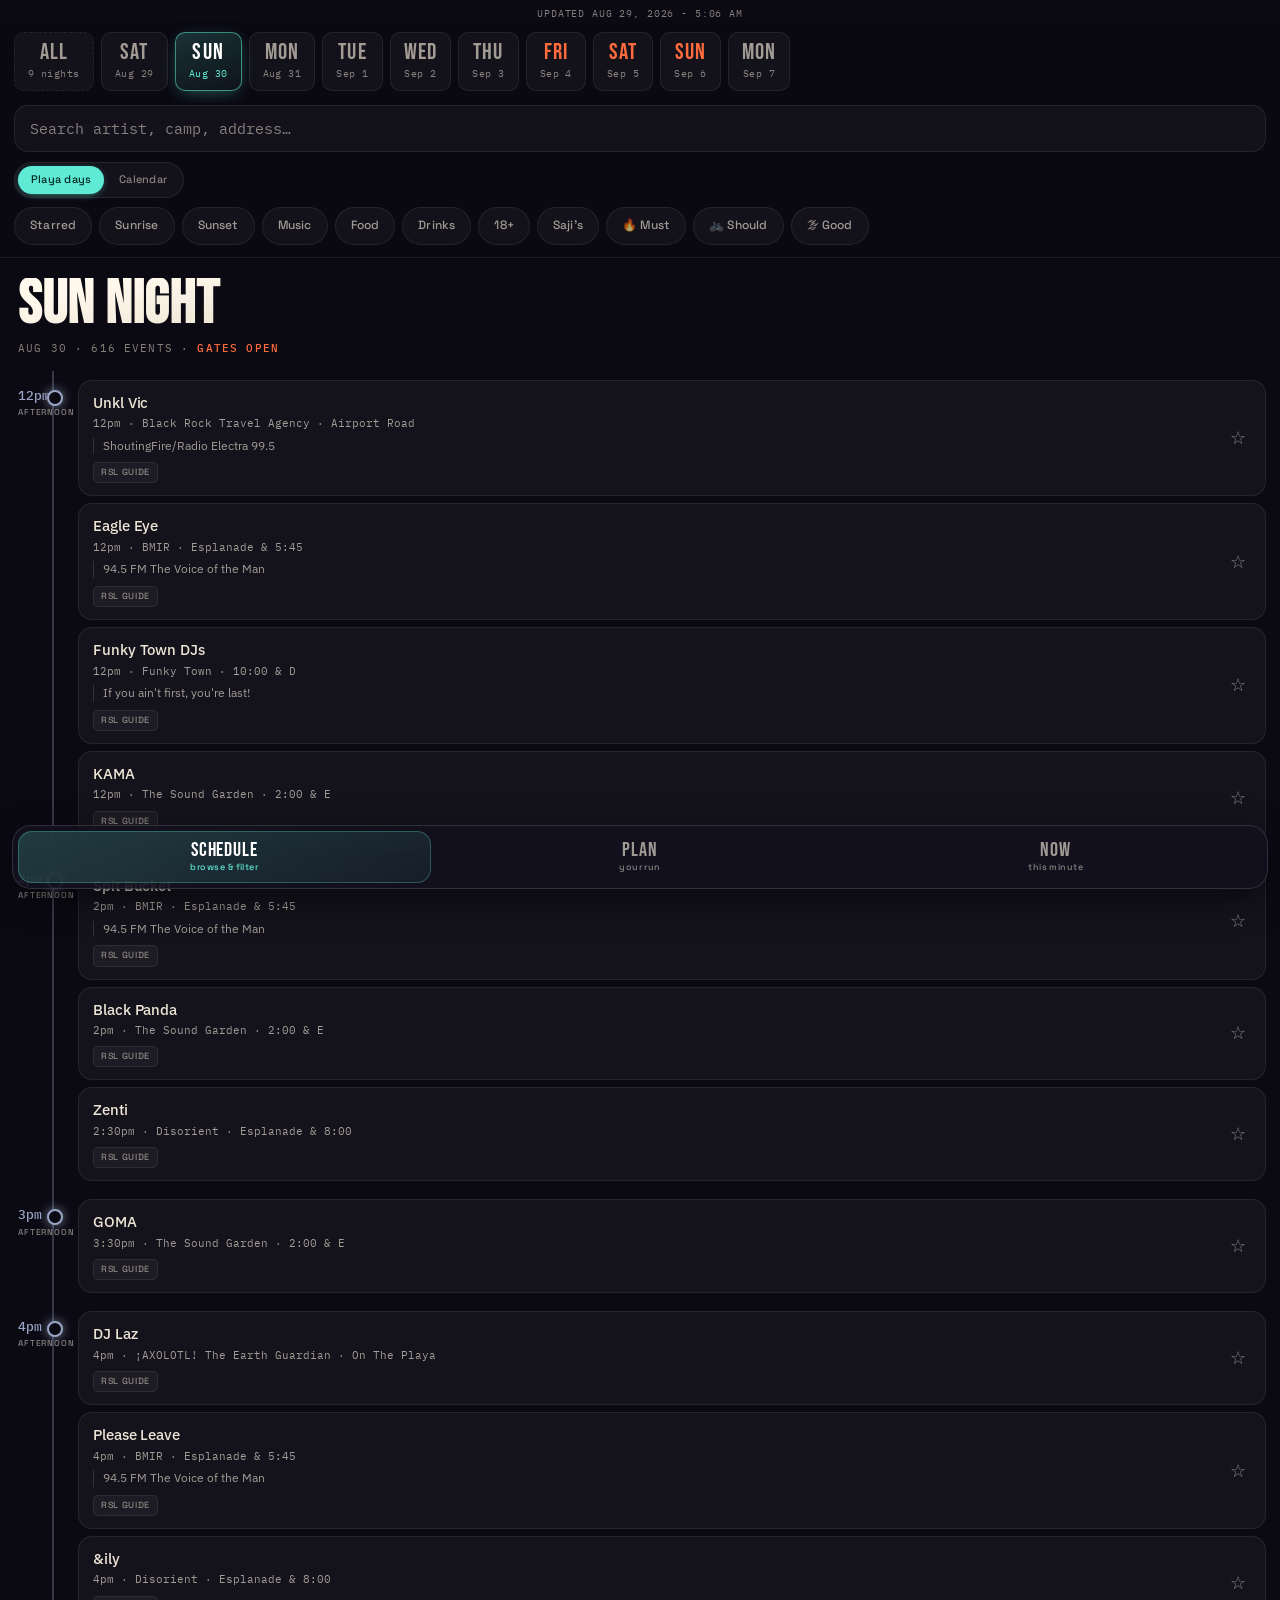
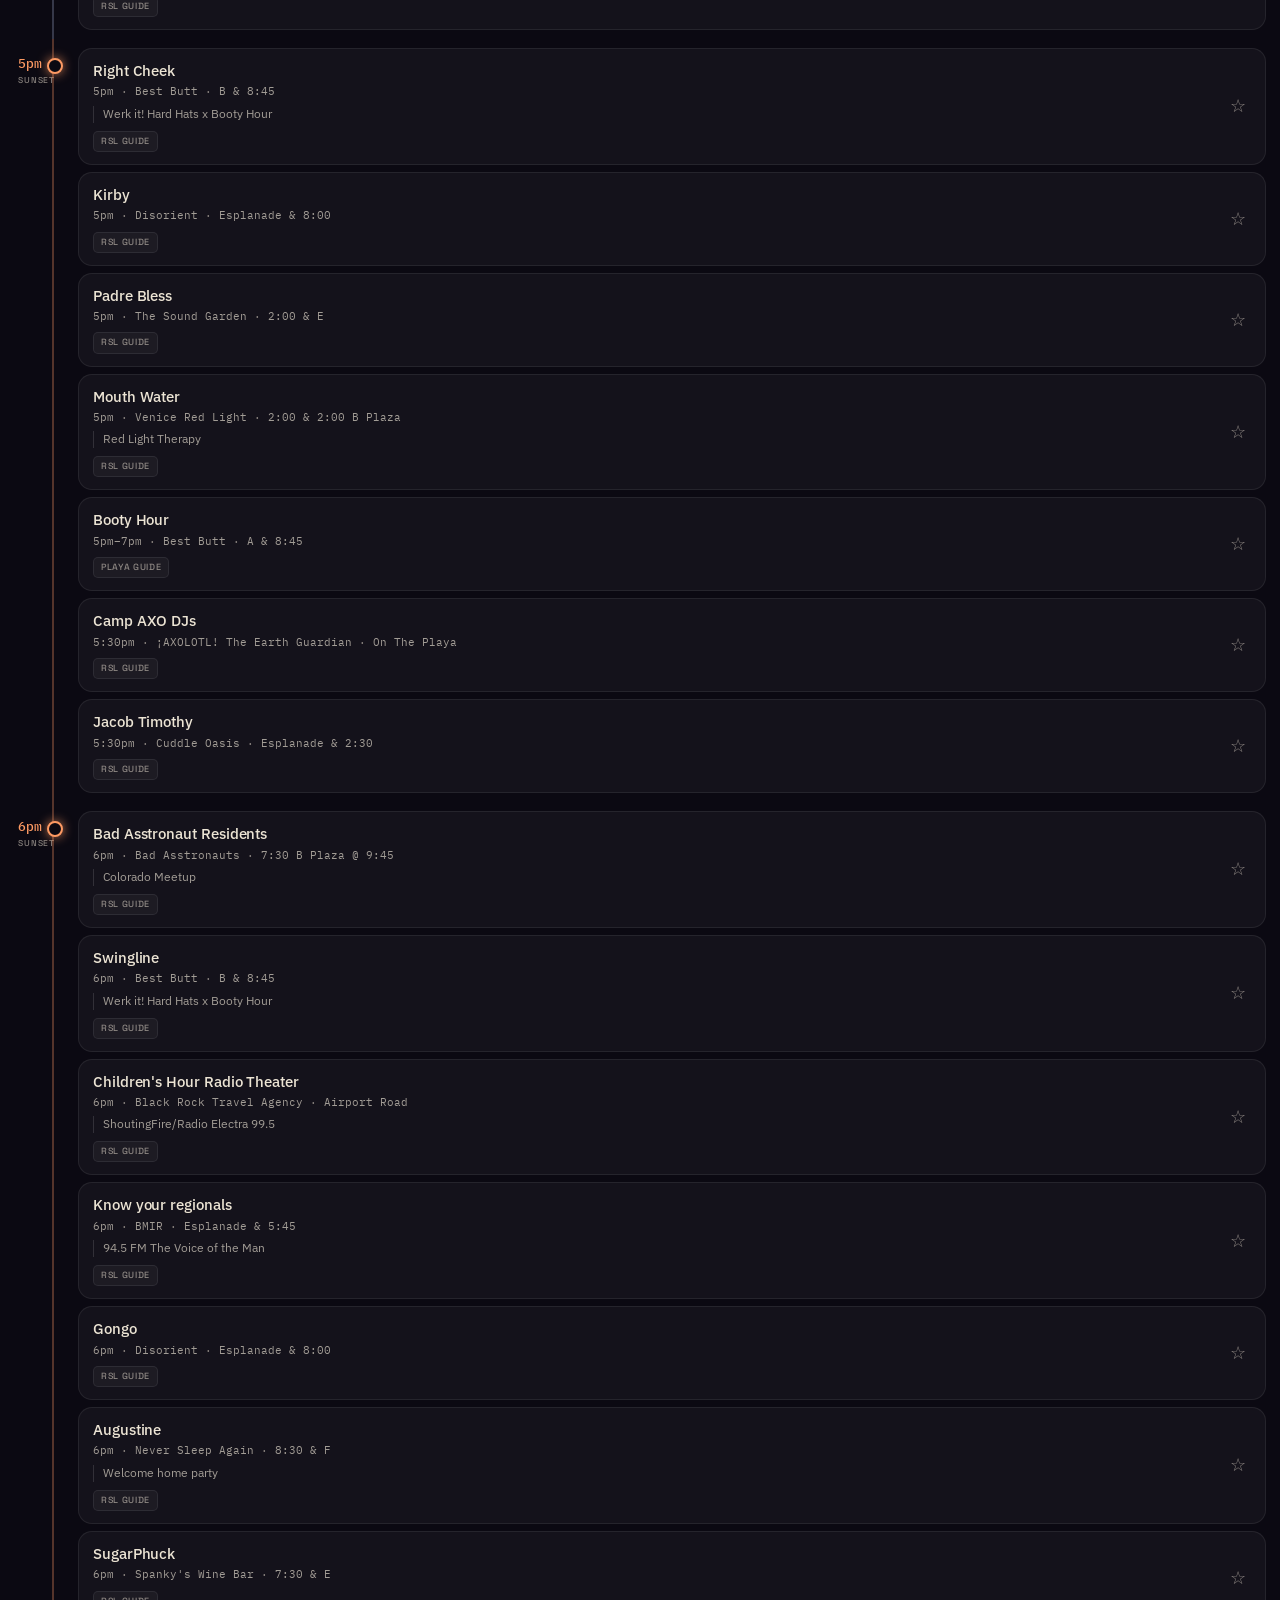
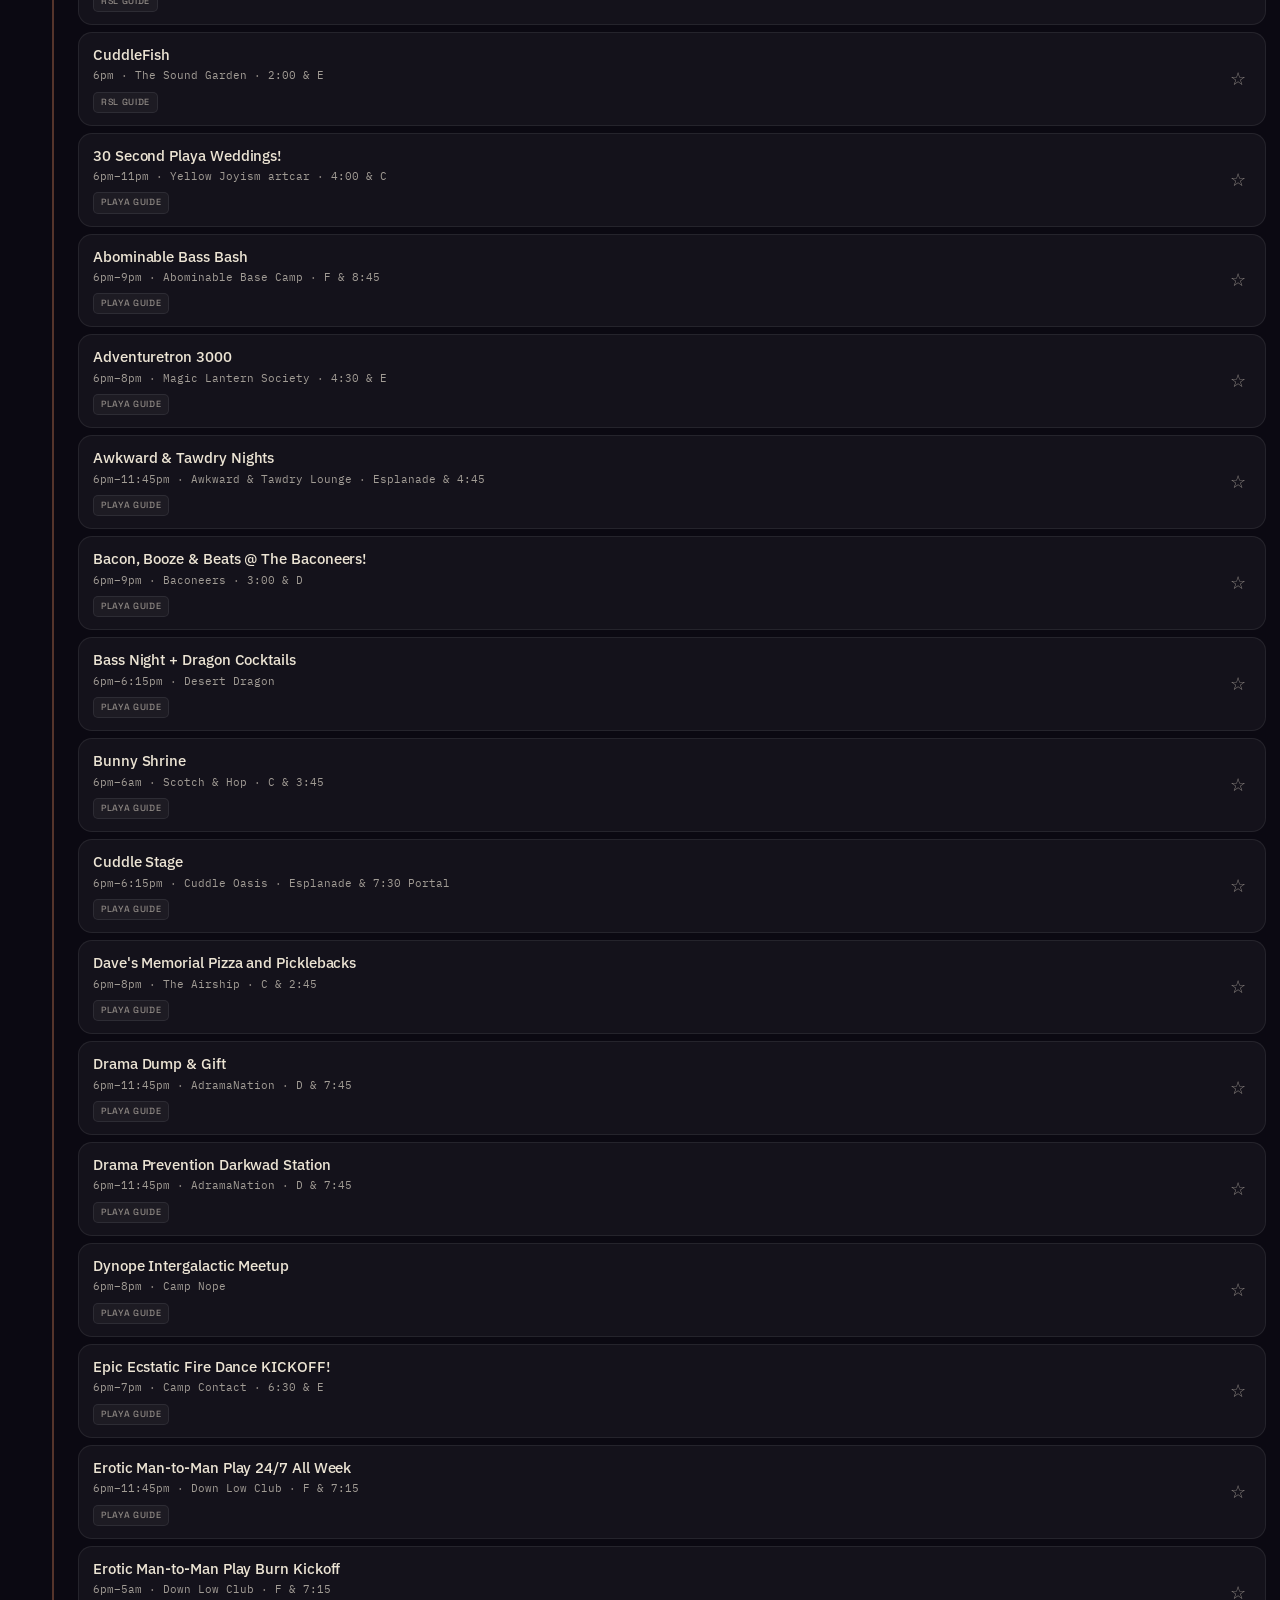
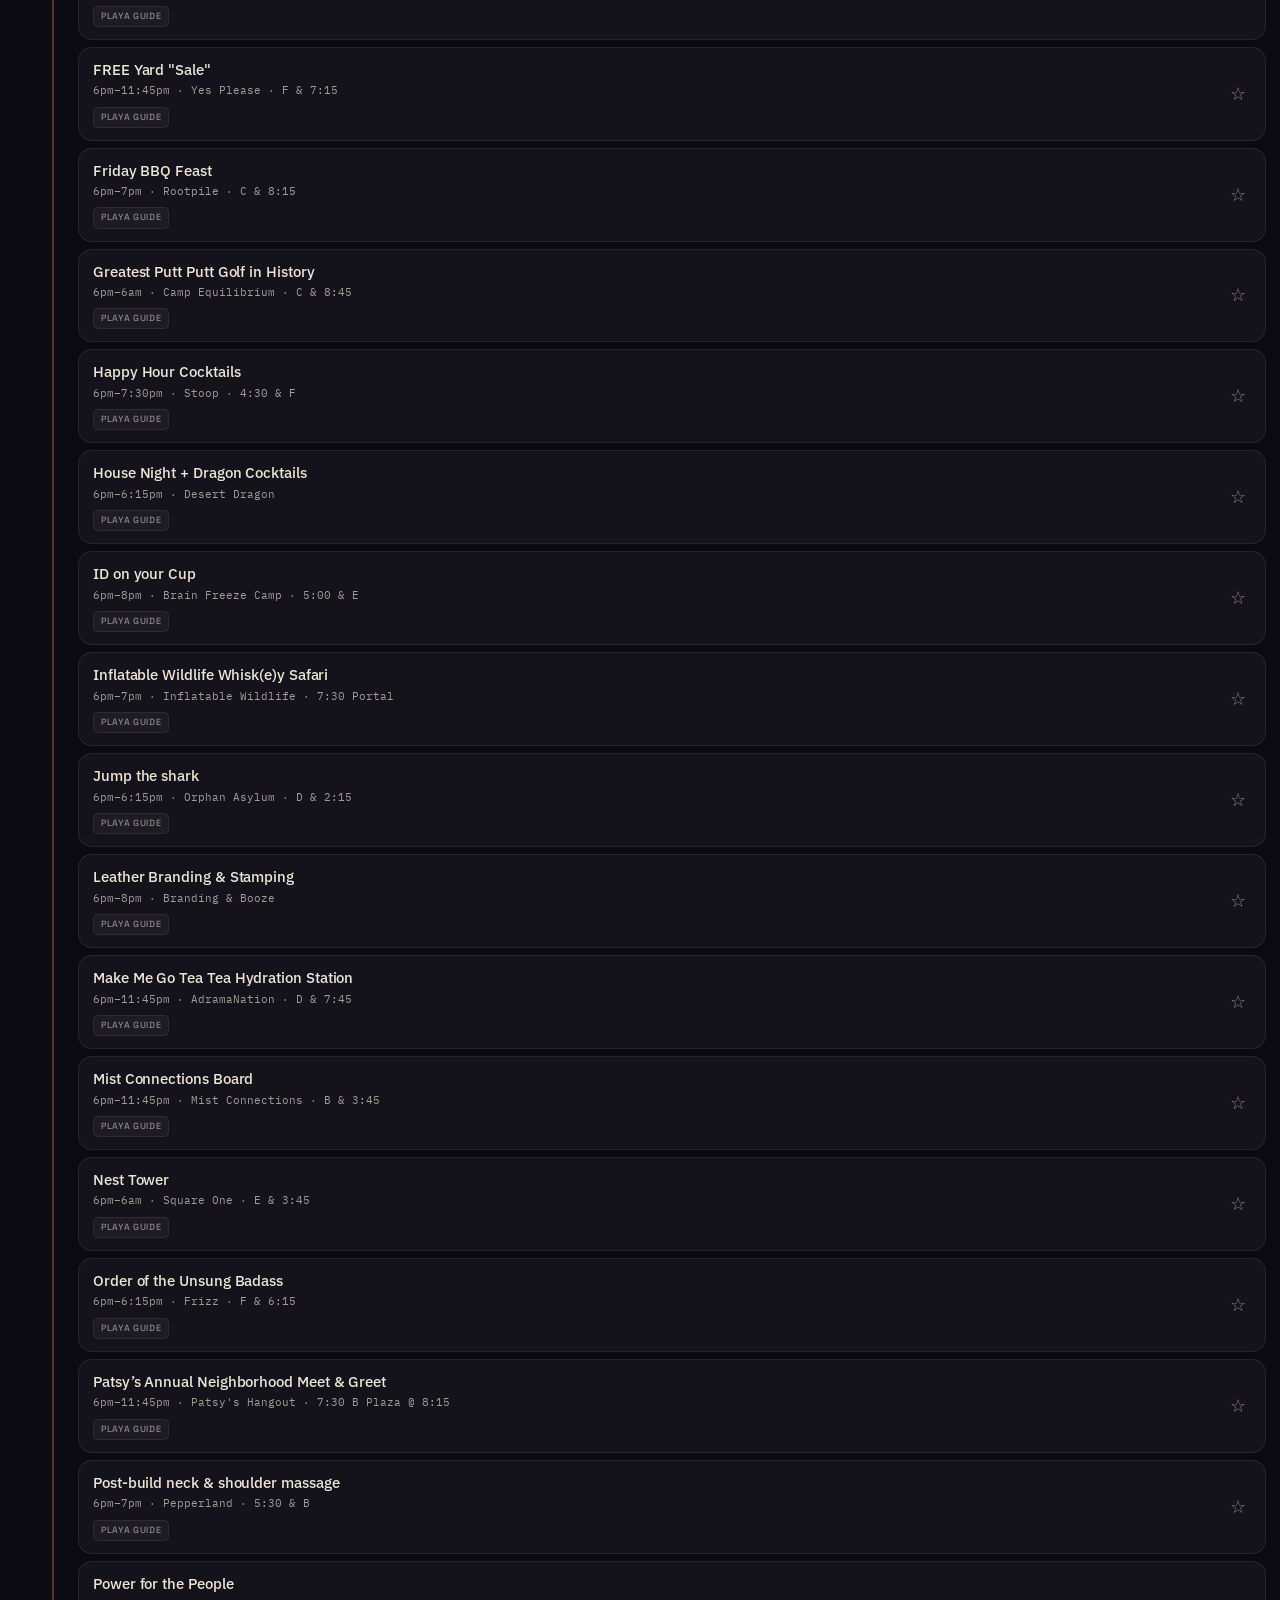
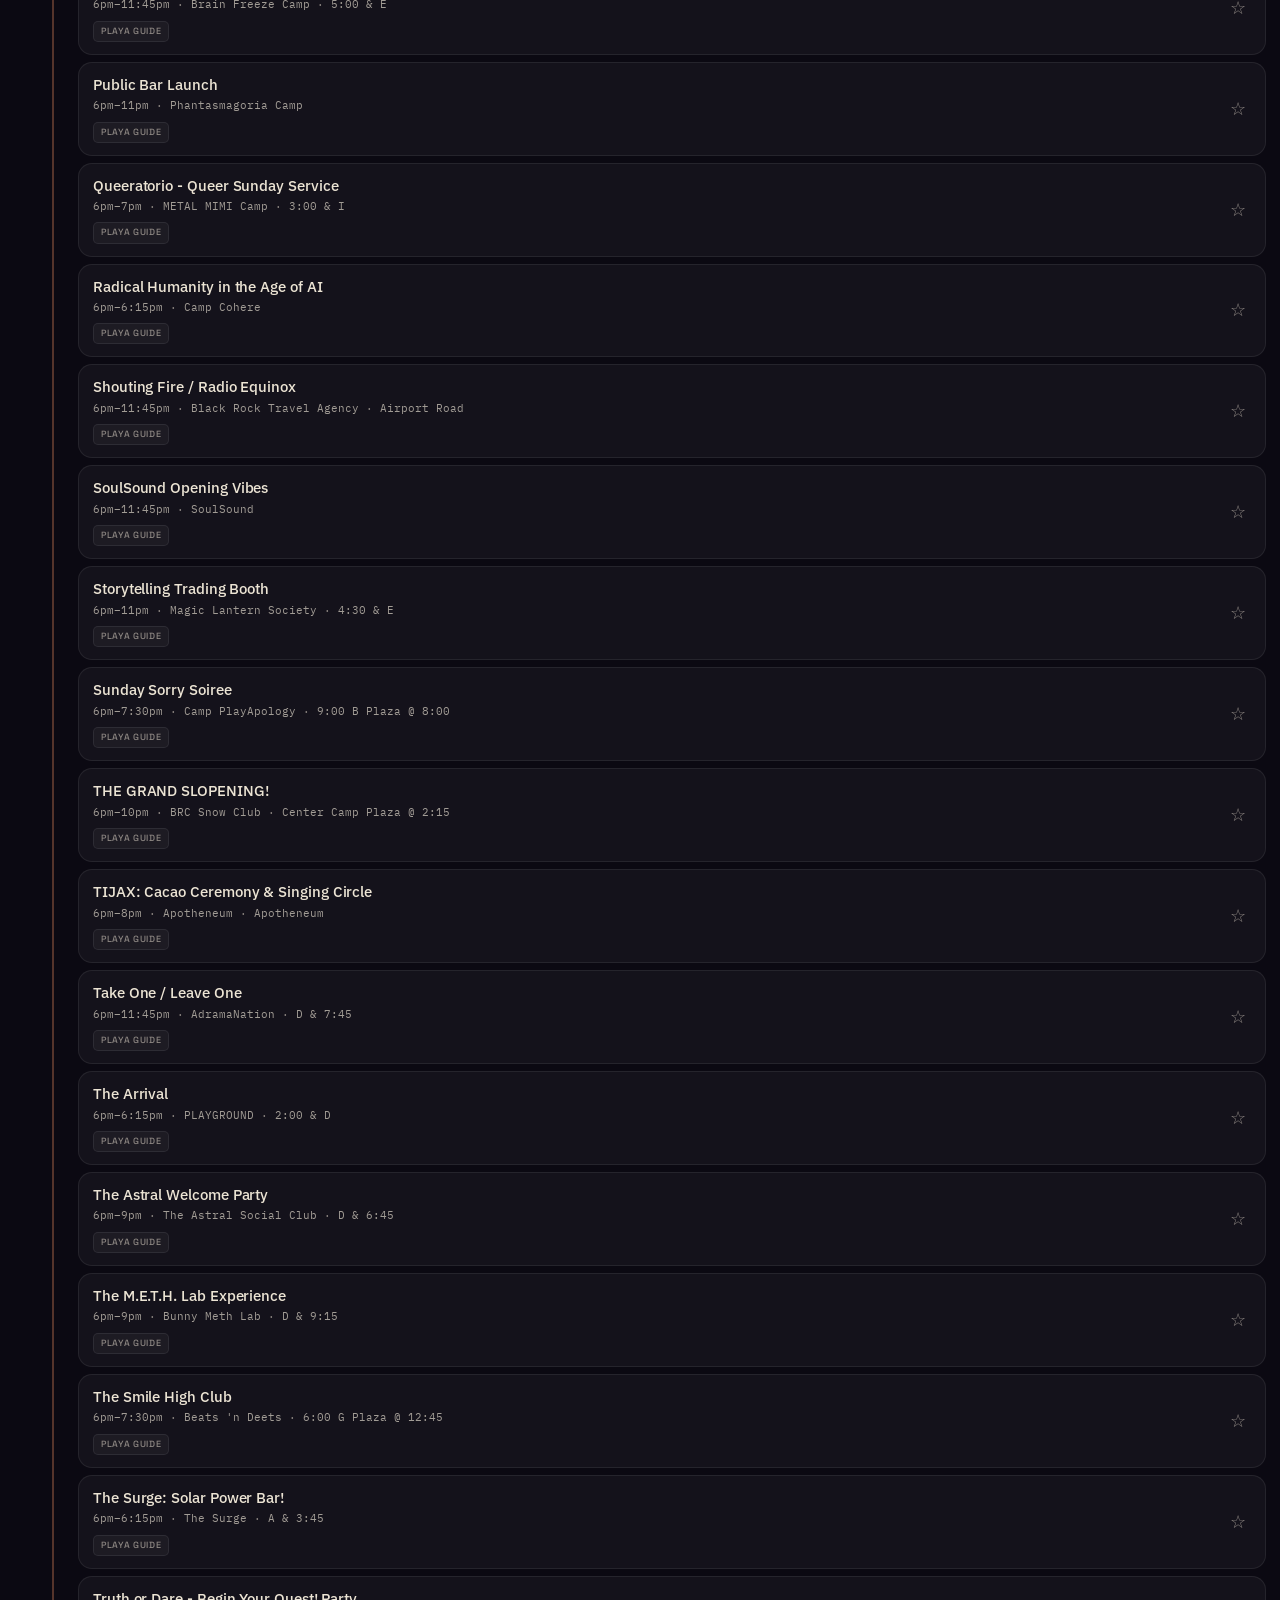
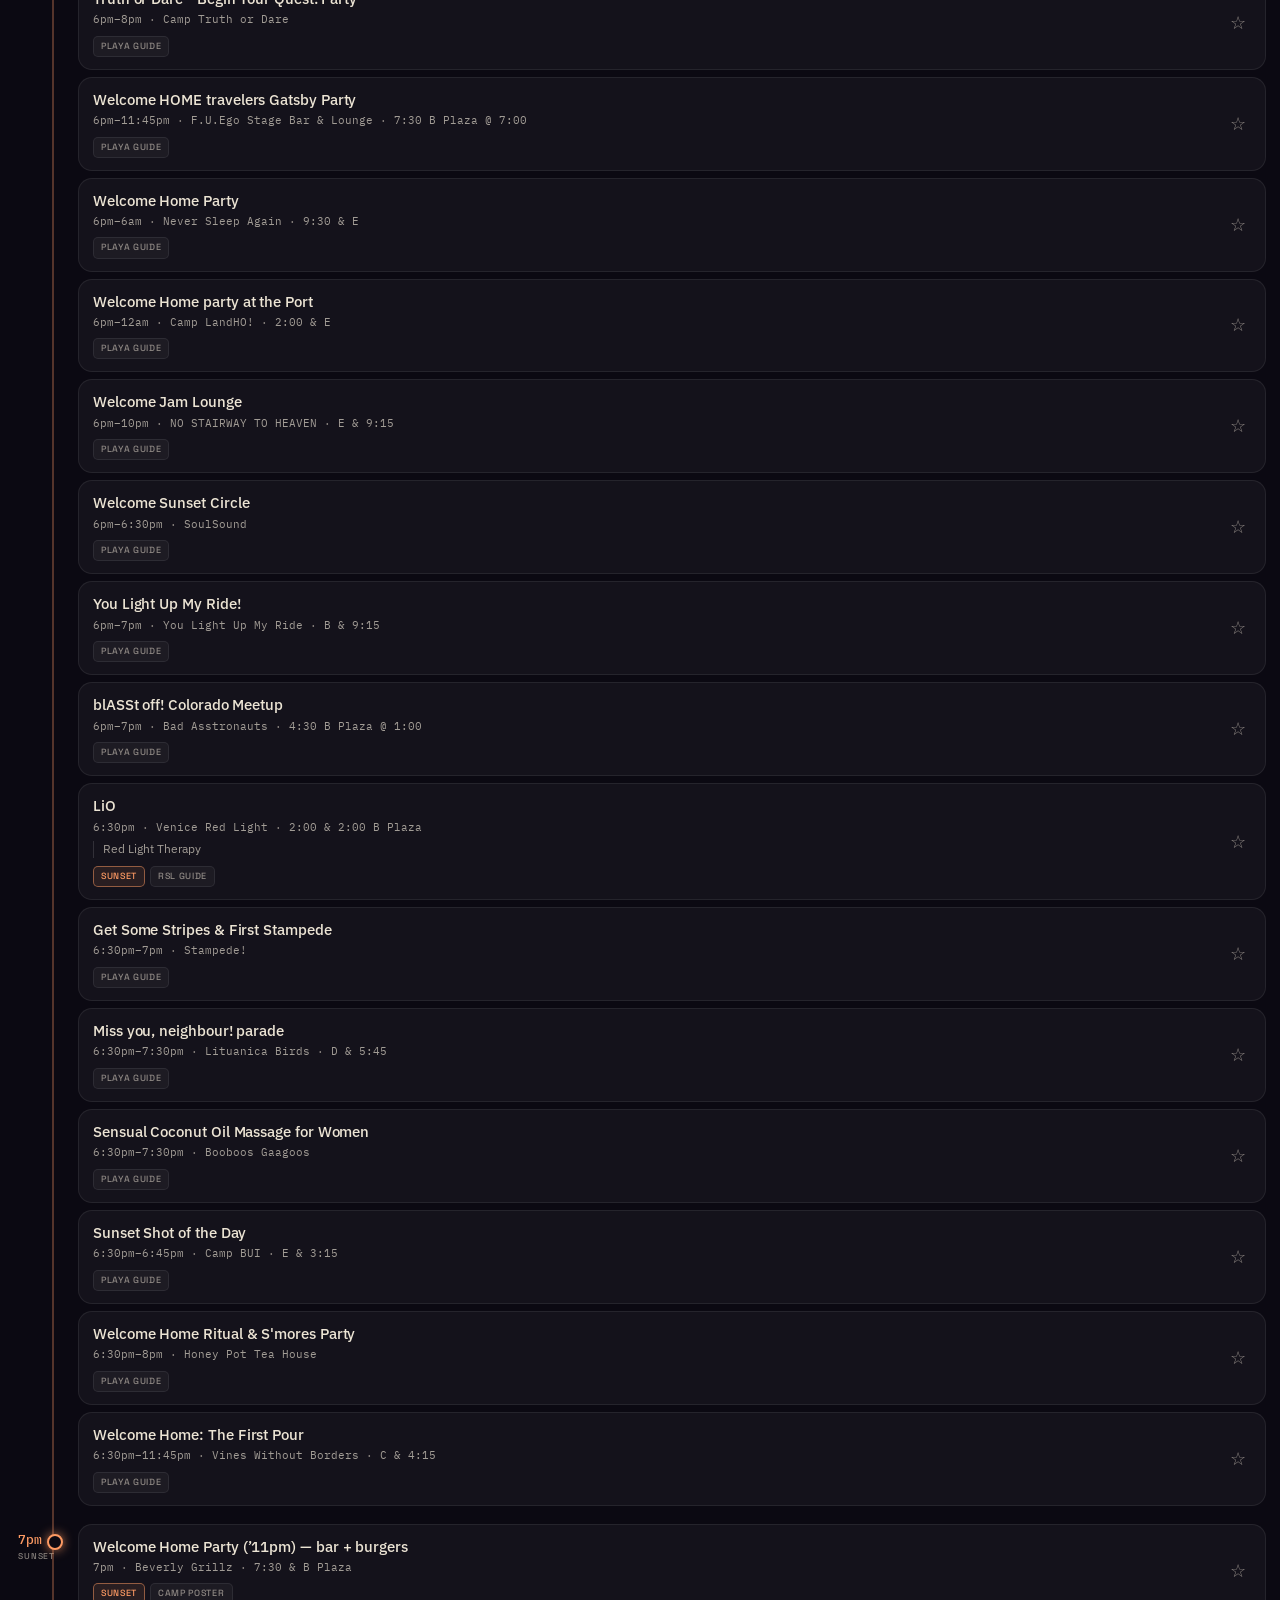
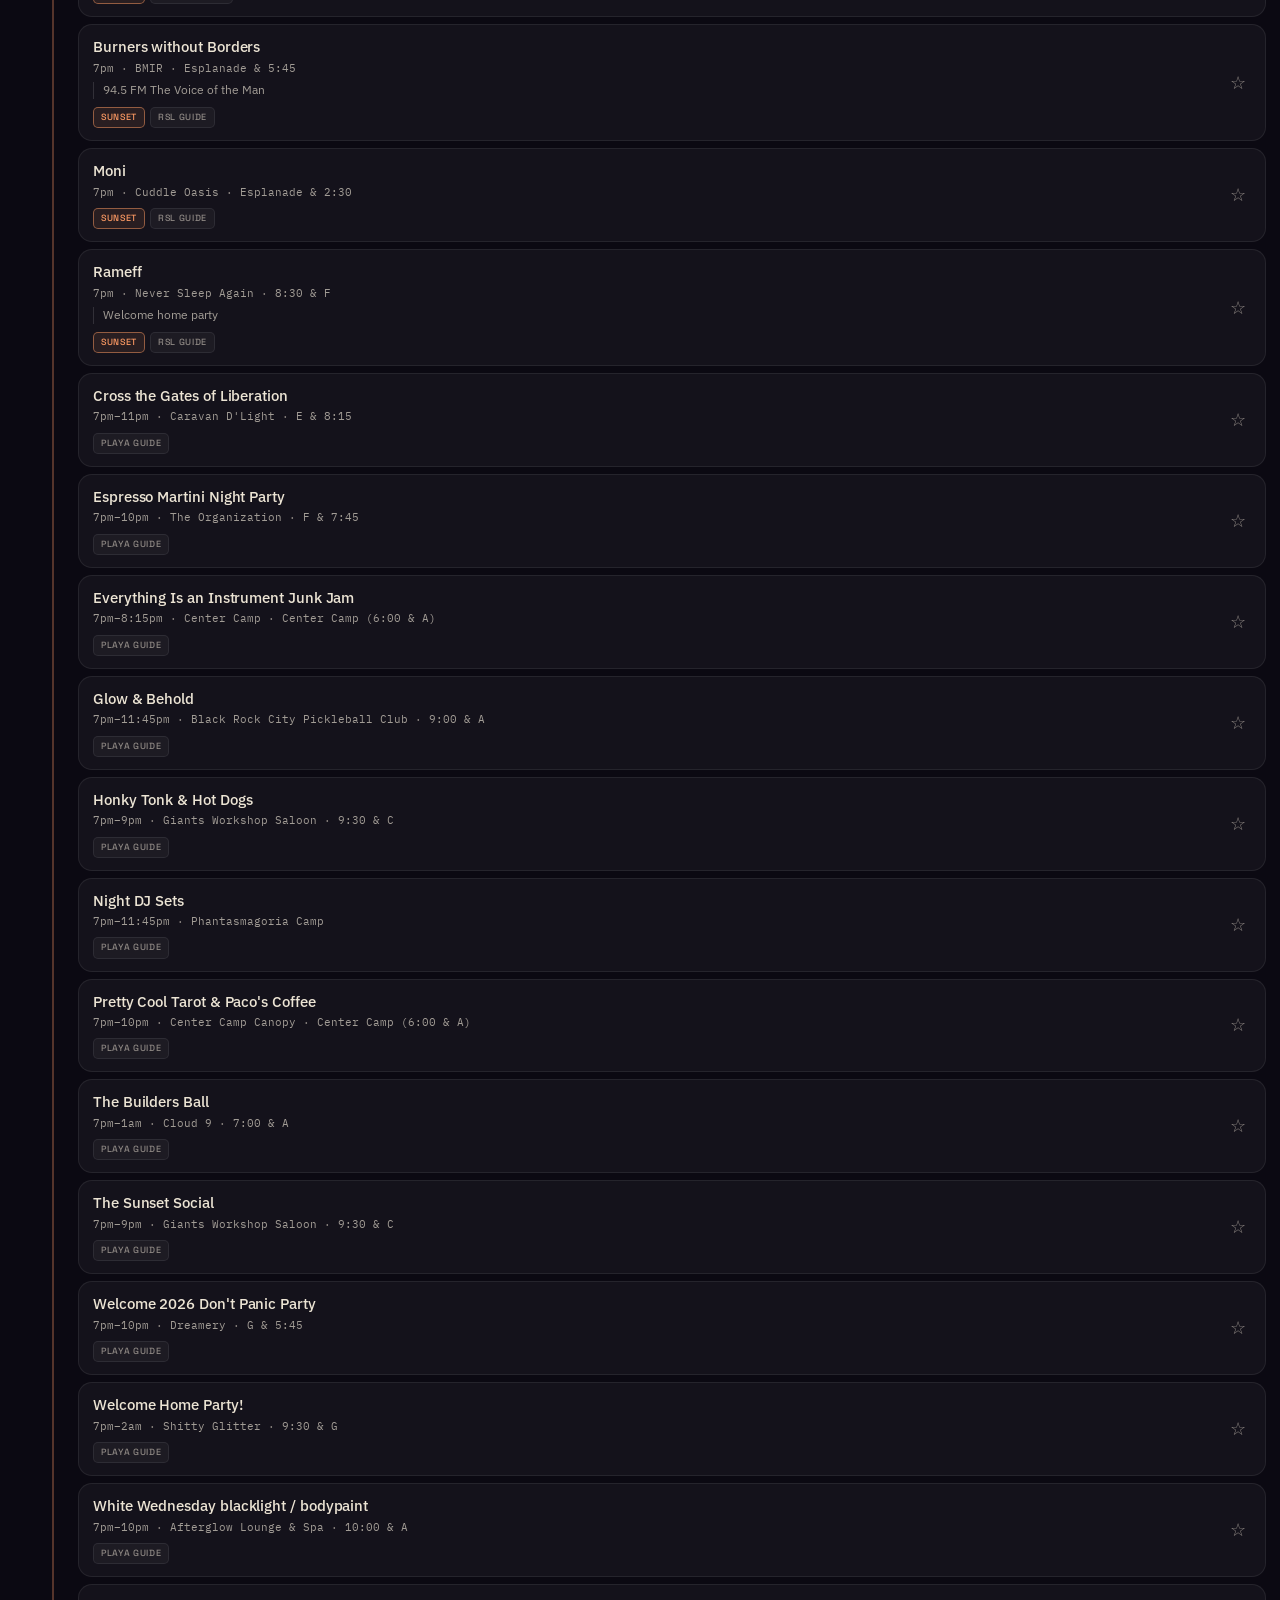
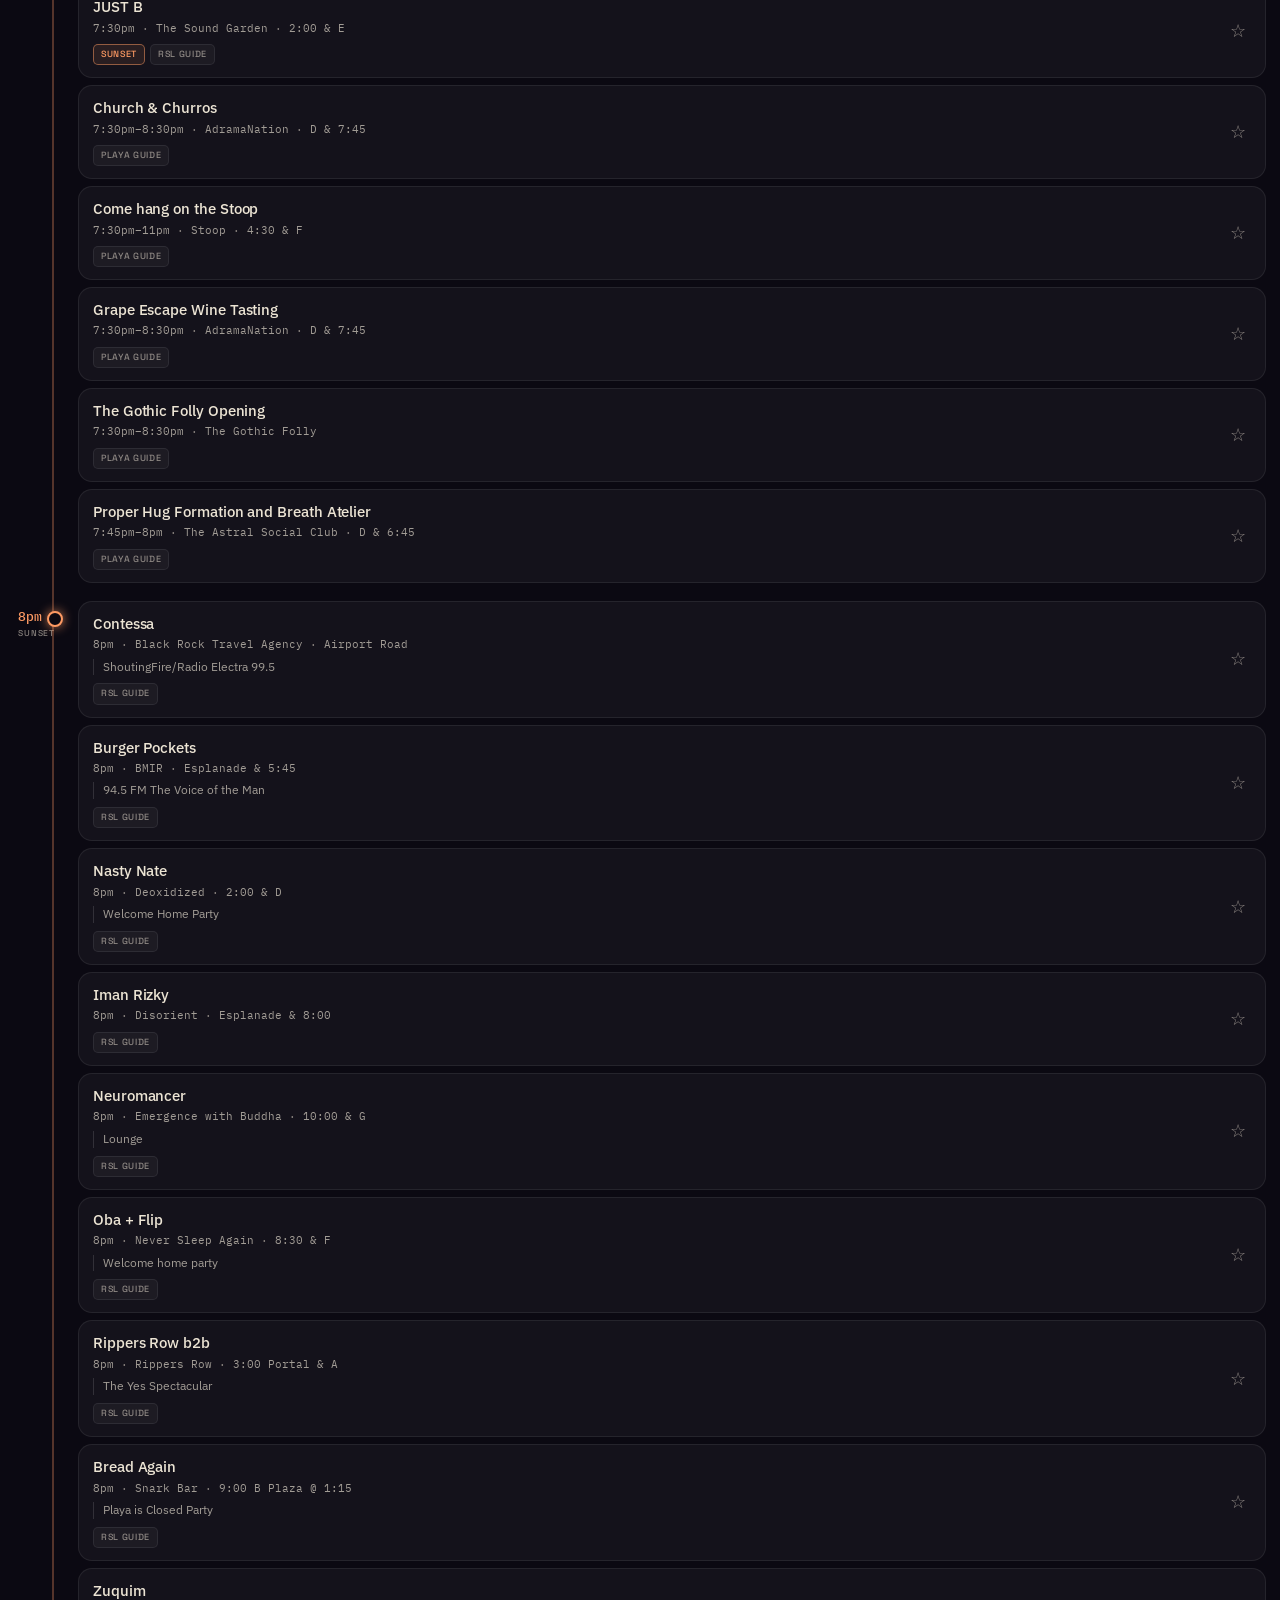
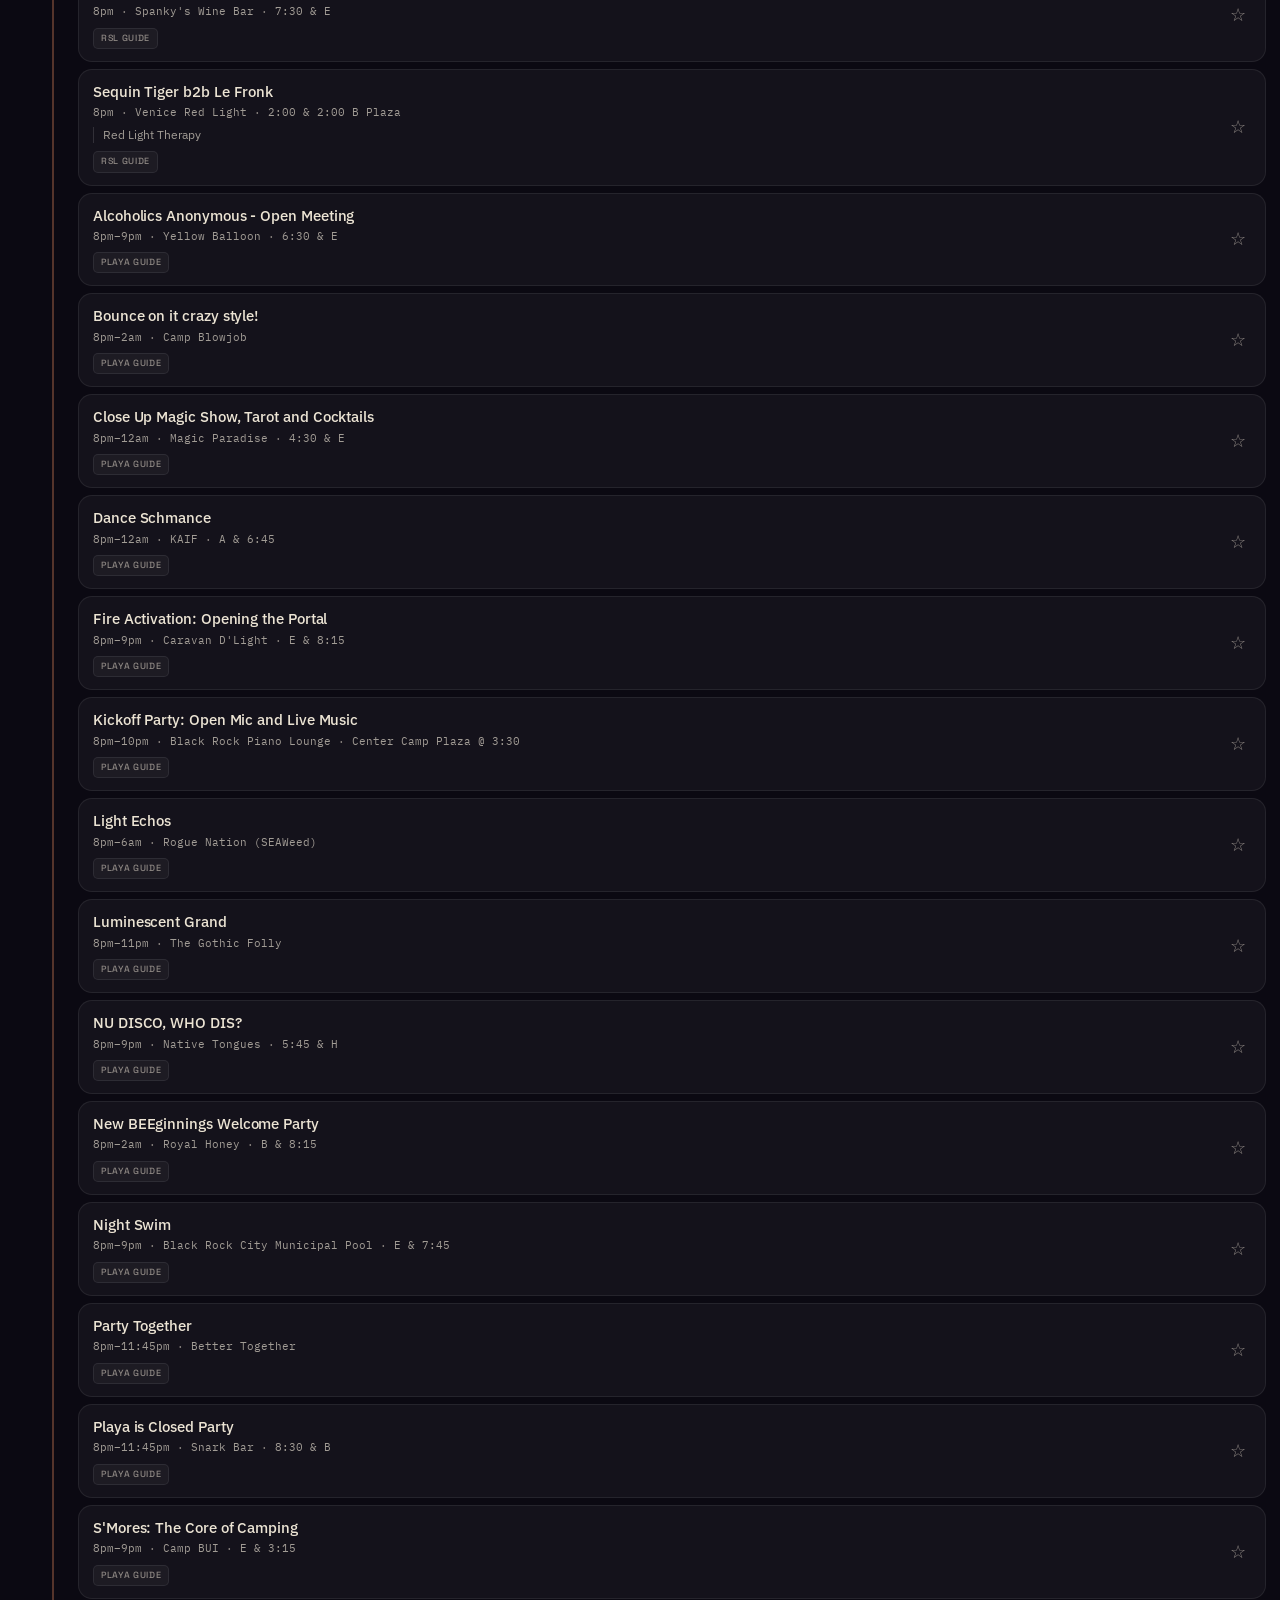
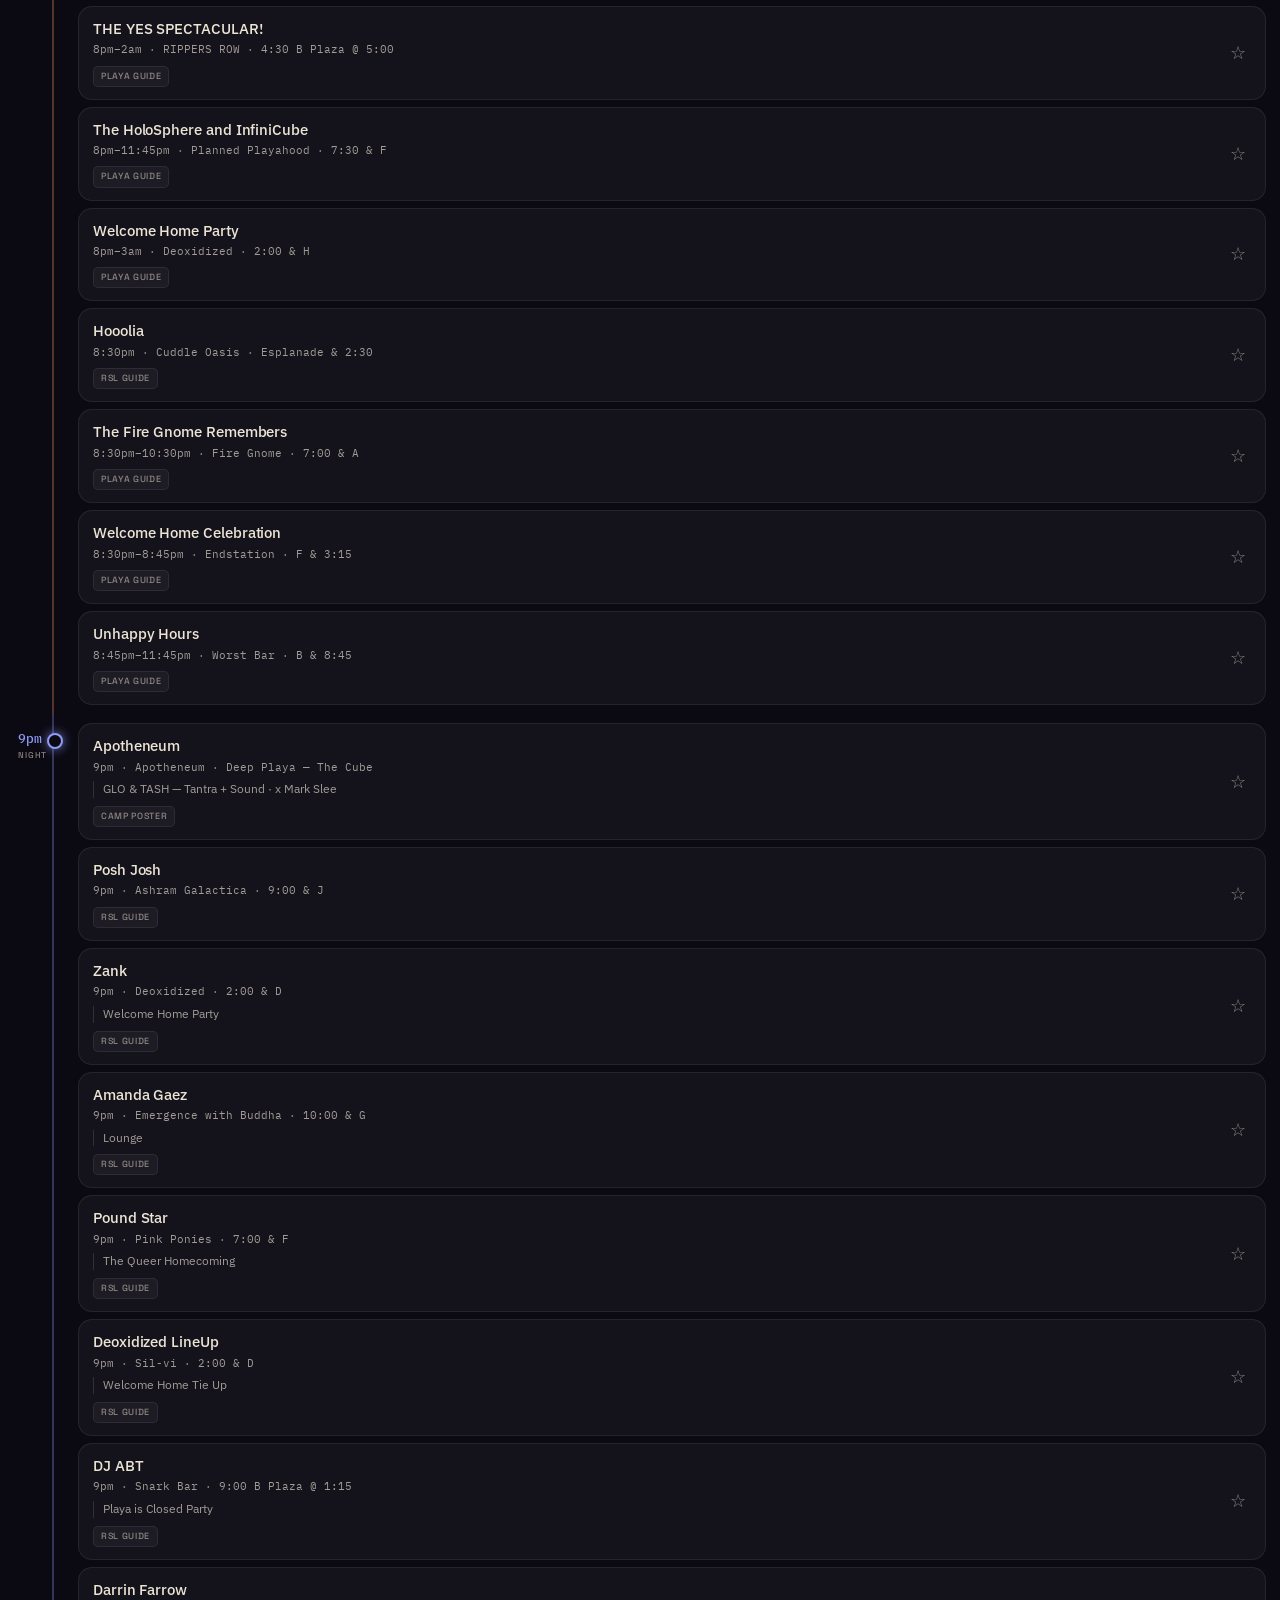
==== index.html @ ed9e68c0 "Network-first page loads so updates land on first open Co-Authored-By: Claude Opus 5 <noreply@anthro" ====
<!doctype html>
<html lang="en">
<head>
<meta charset="utf-8">
<meta name="viewport" content="width=device-width, initial-scale=1, viewport-fit=cover">
<meta name="theme-color" content="#0b0912">
<meta name="description" content="Offline schedule for Burning Man 2026 — playa events, the RSL music guide, and camp lineups in one place.">
<title>Dust Index — Burning Man 2026</title>
<link rel="manifest" href="manifest.webmanifest">
<link rel="apple-touch-icon" href="icon-180.png">
<meta name="apple-mobile-web-app-capable" content="yes">
<meta name="apple-mobile-web-app-status-bar-style" content="black-translucent">
<link rel="preconnect" href="https://fonts.googleapis.com">
<link rel="preconnect" href="https://fonts.gstatic.com" crossorigin>
<link href="https://fonts.googleapis.com/css2?family=Bebas+Neue&family=IBM+Plex+Mono:wght@400;500&family=IBM+Plex+Sans:wght@400;500&family=Space+Grotesk:wght@400;500;600;700&display=swap" rel="stylesheet">
<link rel="stylesheet" href="app.css">
</head>
<body>
<div class="built">Updated Aug 29, 2026 - 5:06 AM</div>

<div class="rail" id="rail" role="tablist" aria-label="Nights"></div>
<div class="tools" id="tools"></div>
<main id="main"></main>
<nav id="nav" aria-label="Views"></nav>

<script src="data.js"></script>
<script src="app.js"></script>
<script>
if ("serviceWorker" in navigator) {
  window.addEventListener("load", function () {
    navigator.serviceWorker.register("sw.js").catch(function () { /* file:// or no SW support */ });
  });
}
</script>
</body>
</html>
---- app.css ----
/* ------------------------------------------------------------------
   DUST INDEX — Burning Man 2026

   The deep playa at 3am is not black, it's a warm indigo, and the only
   light is LED and fire. So: an indigo ground, bone text (never white —
   white flares in the dark), and three accents that each mean exactly
   one thing and are never used for decoration.

       ember  protect this / burning now
       el     time and structure (EL wire)
       sun    sunrise set

   The signature is the hour spine: a lit rail running down the left of
   every list, coloured by where you are in the arc of the night. Scroll
   a night and you watch it go dusk → night → deep → sunrise.
   ------------------------------------------------------------------ */

:root {
  --ground:      #0b0912;
  --ground-lift: #120f1c;

  /* Surfaces are translucent so the ambient wash below shows through. */
  --s1: rgba(255, 255, 255, .038);
  --s2: rgba(255, 255, 255, .065);
  --hair: rgba(255, 255, 255, .075);
  --hair-2: rgba(255, 255, 255, .13);

  --ink:   #ece4d4;
  --ink-2: rgba(236, 228, 212, .66);
  /* .54 is the floor that keeps 9px labels above 4.5:1 on this ground.
     Anything dimmer looked better on a desk and vanished in daylight dust. */
  --ink-3: rgba(236, 228, 212, .54);

  --ember:   #ff6b3d;
  --ember-2: #ff2d78;
  --el:      #5eead4;
  --sun:     #ffc95c;

  --phase-deep:    #a595ff;
  --phase-sunrise: #ffc95c;
  --phase-day:     #99a6c6;
  --phase-dusk:    #fd9a63;
  --phase-night:   #8f9bf7;

  --display: "Bebas Neue", "Oswald", "Anton", "Roboto Condensed",
    "Avenir Next Condensed", "HelveticaNeue-CondensedBold", "Arial Narrow", Impact, sans-serif;
  --ui: "Space Grotesk", ui-sans-serif, system-ui, -apple-system, "Segoe UI", Roboto, sans-serif;
  --body: "IBM Plex Sans", ui-sans-serif, system-ui, -apple-system, "Segoe UI", Roboto, sans-serif;
  --mono: "IBM Plex Mono", ui-monospace, "SF Mono", "SFMono-Regular", Menlo,
    "Roboto Mono", Consolas, monospace;

  --r-card: 14px;
  --r-sm: 10px;
  --nav-h: 66px;
  --rail-h: 74px;
}

* { box-sizing: border-box; -webkit-tap-highlight-color: transparent; }
[hidden] { display: none !important; }

html { background: var(--ground); }

body {
  margin: 0;
  min-height: 100%;
  background: var(--ground);
  color: var(--ink);
  font-family: var(--body);
  font-size: 16px;
  line-height: 1.45;
  overscroll-behavior-y: none;
  -webkit-font-smoothing: antialiased;
  padding-bottom: calc(var(--nav-h) + 22px + env(safe-area-inset-bottom, 0px));
}

/* Ambient wash: the glow the city throws onto the sky, fixed behind everything. */
body::before {
  content: "";
  position: fixed;
  inset: 0;
  z-index: -1;
  pointer-events: none;
  background:
    radial-gradient(120% 62% at 78% -8%, rgba(255, 107, 61, .13), transparent 62%),
    radial-gradient(110% 55% at 12% -4%, rgba(111, 126, 240, .17), transparent 60%),
    linear-gradient(var(--ground-lift), var(--ground) 46%);
}

button { font: inherit; color: inherit; background: none; border: 0; cursor: pointer; }
:focus-visible { outline: 2px solid var(--el); outline-offset: 3px; border-radius: 4px; }

/* ---------- build stamp --------------------------------------------- */

.built {
  padding: 7px 14px 0;
  font-family: var(--mono);
  font-size: 9.5px;
  letter-spacing: .09em;
  text-transform: uppercase;
  text-align: center;
  color: var(--ink-3);
}

/* ---------- day rail ------------------------------------------------ */

.rail {
  position: sticky;
  top: 0;
  z-index: 30;
  display: flex;
  gap: 7px;
  overflow-x: auto;
  scrollbar-width: none;
  padding: 11px 14px 12px;
  background: rgba(11, 9, 18, .92);
  backdrop-filter: blur(14px);
  -webkit-backdrop-filter: blur(14px);
}
.rail::-webkit-scrollbar { display: none; }

.day {
  flex: 0 0 auto;
  min-width: 60px;
  padding: 8px 13px 9px;
  border-radius: var(--r-sm);
  text-align: center;
  border: 1px solid var(--hair);
  background: var(--s1);
  transition: background .16s ease, border-color .16s ease, transform .12s ease;
}
.day:active { transform: scale(.96); }
.day .dow {
  display: block;
  font-family: var(--display);
  font-size: 23px;
  letter-spacing: .05em;
  line-height: 1;
  color: var(--ink-2);
}
.day .dat {
  display: block;
  font-family: var(--mono);
  font-size: 9.5px;
  letter-spacing: .05em;
  color: var(--ink-3);
  margin-top: 3px;
  white-space: nowrap;
}
.day[aria-selected="true"] {
  background: linear-gradient(160deg, rgba(94, 234, 212, .19), rgba(94, 234, 212, .05));
  border-color: rgba(94, 234, 212, .55);
  box-shadow: 0 4px 18px -6px rgba(94, 234, 212, .5);
}
.day[aria-selected="true"] .dow { color: #fff; }
.day[aria-selected="true"] .dat { color: var(--el); }

.day.all { border-style: dashed; }
.day.all[aria-selected="true"] { border-style: solid; }

.day.burn .dow { color: var(--ember); }
.day.today { position: relative; }
.day.today::after {
  content: "";
  position: absolute;
  top: 6px; right: 6px;
  width: 5px; height: 5px;
  border-radius: 50%;
  background: var(--ember);
  box-shadow: 0 0 7px var(--ember);
}

/* ---------- hero strip ---------------------------------------------- */

.strip { padding: 20px 18px 14px; }
#rail[hidden] + #tools + main .strip,
#tools[hidden] + main .strip { padding-top: calc(22px + env(safe-area-inset-top, 0px)); }
.strip h1 {
  margin: 0;
  font-family: var(--display);
  font-size: clamp(38px, 12.5vw, 62px);
  letter-spacing: .012em;
  line-height: .88;
  background: linear-gradient(168deg, #fff8ec 8%, #d8cdb8 58%, #8e86a8 100%);
  -webkit-background-clip: text;
  background-clip: text;
  color: transparent;
}
.strip .sub {
  margin-top: 9px;
  font-family: var(--mono);
  font-size: 10.5px;
  letter-spacing: .11em;
  text-transform: uppercase;
  color: var(--ink-3);
}
.strip .sub b { color: var(--ember); font-weight: 500; }

/* ---------- search + filters ---------------------------------------- */

.tools {
  position: sticky;
  top: var(--railbar-h, 74px);
  z-index: 29;
  padding: 2px 14px 12px;
  display: grid;
  gap: 10px;
  background: rgba(11, 9, 18, .88);
  backdrop-filter: blur(14px);
  -webkit-backdrop-filter: blur(14px);
  border-bottom: 1px solid var(--hair);
}

.search {
  width: 100%;
  padding: 13px 15px;
  background: var(--s1);
  border: 1px solid var(--hair);
  border-radius: var(--r-card);
  color: var(--ink);
  font-family: var(--mono);
  font-size: 14.5px;
  transition: border-color .16s, background .16s;
}
.search:focus {
  outline: none;
  border-color: rgba(94, 234, 212, .5);
  background: var(--s2);
}
.search::placeholder { color: var(--ink-3); }

.seg {
  display: inline-flex;
  gap: 2px;
  padding: 3px;
  border: 1px solid var(--hair);
  border-radius: 999px;
  background: var(--s1);
  width: max-content;
}
.seg-btn {
  padding: 6px 13px;
  border-radius: 999px;
  font-family: var(--ui);
  font-size: 11px;
  font-weight: 500;
  letter-spacing: .02em;
  color: var(--ink-3);
  transition: background .15s ease, color .15s ease;
}
.seg-btn[aria-pressed="true"] {
  color: #062a25;
  background: var(--el);
  box-shadow: 0 2px 10px -4px var(--el);
}

.chips { display: flex; gap: 7px; overflow-x: auto; scrollbar-width: none; }
.chips::-webkit-scrollbar { display: none; }

.chip {
  flex: 0 0 auto;
  font-family: var(--ui);
  font-size: 12px;
  font-weight: 500;
  letter-spacing: .015em;
  padding: 9px 15px;
  border: 1px solid var(--hair);
  border-radius: 999px;
  color: var(--ink-2);
  background: var(--s1);
  white-space: nowrap;
  transition: background .16s ease, color .16s ease, border-color .16s ease, transform .12s ease;
}
.chip:active { transform: scale(.95); }
.chip[aria-pressed="true"] {
  color: #062a25;
  background: var(--el);
  border-color: var(--el);
  box-shadow: 0 3px 16px -5px var(--el);
}
.chip.ember[aria-pressed="true"] {
  color: #2b0d04;
  background: var(--ember);
  border-color: var(--ember);
  box-shadow: 0 3px 16px -5px var(--ember);
}
.chip.dusk[aria-pressed="true"] {
  color: #2e1404;
  background: var(--phase-dusk);
  border-color: var(--phase-dusk);
  box-shadow: 0 3px 16px -5px var(--phase-dusk);
}
.chip.saji[aria-pressed="true"] {
  color: #fff;
  background: linear-gradient(120deg, #b0483a, #8a3f78);
  border-color: transparent;
  box-shadow: 0 3px 16px -5px #8a3f78;
}
.b.saji {
  color: #ffb59e;
  border-color: rgba(255, 128, 96, .45);
  background: linear-gradient(120deg, rgba(176, 72, 58, .22), rgba(138, 63, 120, .18));
  font-weight: 600;
}
.btn.saji-toggle[aria-pressed="true"] {
  border-color: transparent;
  color: #fff;
  background: linear-gradient(120deg, #b0483a, #8a3f78);
}
.chip.sun[aria-pressed="true"] {
  color: #2e2100;
  background: var(--sun);
  border-color: var(--sun);
  box-shadow: 0 3px 16px -5px var(--sun);
}

/* ---------- sticky night divider ------------------------------------ */

.nightbar {
  position: sticky;
  top: var(--rail-h);
  z-index: 20;
  display: flex;
  align-items: baseline;
  gap: 9px;
  padding: 11px 18px 10px;
  background: rgba(13, 11, 21, .9);
  backdrop-filter: blur(16px) saturate(1.3);
  -webkit-backdrop-filter: blur(16px) saturate(1.3);
  border-top: 1px solid var(--hair);
  border-bottom: 1px solid var(--hair);
}
.nb-dow {
  font-family: var(--display);
  font-size: 26px;
  letter-spacing: .05em;
  line-height: 1;
  color: var(--ink);
}
.nb-date {
  font-family: var(--mono);
  font-size: 10.5px;
  letter-spacing: .08em;
  text-transform: uppercase;
  color: var(--ink-3);
}
.nb-note {
  font-family: var(--ui);
  font-size: 10px;
  font-weight: 600;
  letter-spacing: .09em;
  text-transform: uppercase;
  color: var(--ember);
  padding: 2px 8px;
  border-radius: 999px;
  background: rgba(255, 107, 61, .13);
}
.nb-count {
  margin-left: auto;
  font-family: var(--mono);
  font-size: 11px;
  color: var(--ink-3);
}

/* ---------- the hour spine ------------------------------------------ */

.hour { display: grid; grid-template-columns: 64px 1fr; }

.hour > .mark { position: relative; padding: 15px 0 13px; }
/* the lit rail */
.hour > .mark::before {
  content: "";
  position: absolute;
  left: 52px; top: 0; bottom: 0;
  width: 2px;
  background: var(--phase);
  opacity: .3;
}
/* the node at this hour */
.hour > .mark::after {
  content: "";
  position: absolute;
  left: 47px; top: 19px;
  width: 12px; height: 12px;
  border-radius: 50%;
  background: var(--ground);
  border: 2px solid var(--phase);
  box-shadow: 0 0 12px -1px var(--phase);
}
.hour > .mark .t {
  display: block;
  padding-left: 18px;
  font-family: var(--mono);
  font-size: 12.5px;
  font-weight: 500;
  letter-spacing: .01em;
  color: var(--phase);
}
.hour > .mark .ph {
  display: block;
  padding-left: 18px;
  margin-top: 2px;
  font-family: var(--ui);
  font-size: 8.5px;
  font-weight: 500;
  letter-spacing: .1em;
  text-transform: uppercase;
  color: var(--ink-3);
}

.hour > .list { padding: 9px 14px; display: grid; gap: 7px; }

/* ---------- event card ---------------------------------------------- */

.ev {
  position: relative;
  display: grid;
  grid-template-columns: 1fr 38px;
  gap: 10px;
  align-items: start;
  width: 100%;
  padding: 12px 8px 12px 14px;
  text-align: left;
  border: 1px solid var(--hair);
  border-radius: var(--r-card);
  background: var(--s1);
  transition: background .15s ease, border-color .15s ease, transform .1s ease;
}
.ev:active { transform: scale(.985); }

/* the priority stripe */
.ev::before {
  content: "";
  position: absolute;
  left: 0; top: 11px; bottom: 11px;
  width: 3px;
  border-radius: 0 3px 3px 0;
  background: transparent;
}
.ev.prio-must2::before { background: linear-gradient(var(--ember), var(--ember-2)); }
.ev.prio-must::before  { background: rgba(255, 107, 61, .72); }

.ev.starred {
  background: linear-gradient(150deg, rgba(94, 234, 212, .11), var(--s2));
  border-color: rgba(94, 234, 212, .34);
}
.ev.starred::before { background: var(--el); }
.ev.starred.prio-must2::before,
.ev.starred.prio-must::before { background: linear-gradient(var(--ember), var(--el)); }

.ev.conflict { border-color: rgba(255, 45, 120, .5); }

.ev .ttl {
  font-family: var(--body);
  font-size: 15px;
  font-weight: 500;
  line-height: 1.3;
  letter-spacing: -.005em;
  color: var(--ink);
  overflow-wrap: anywhere;
}
.ev .meta {
  margin-top: 4px;
  font-family: var(--mono);
  font-size: 11px;
  line-height: 1.4;
  color: var(--ink-2);
  overflow-wrap: anywhere;
}
.ev .meta .at { color: var(--ink-3); }
.ev .note {
  margin-top: 6px;
  padding-left: 9px;
  border-left: 1px solid var(--hair-2);
  font-size: 12px;
  line-height: 1.4;
  color: var(--ink-2);
}

/* ---------- badges --------------------------------------------------- */

.badges { display: flex; gap: 5px; flex-wrap: wrap; margin-top: 8px; }
.b {
  font-family: var(--ui);
  font-size: 9px;
  font-weight: 500;
  letter-spacing: .075em;
  text-transform: uppercase;
  padding: 3px 7px;
  border-radius: 5px;
  border: 1px solid var(--hair);
  color: var(--ink-3);
  background: var(--s1);
}
.b.must2 {
  color: #fff;
  border-color: transparent;
  font-weight: 700;
  background: linear-gradient(102deg, var(--ember), var(--ember-2));
  box-shadow: 0 2px 10px -3px var(--ember-2);
}
.b.must { color: var(--ember); border-color: rgba(255, 107, 61, .48); background: rgba(255, 107, 61, .1); }
.b.high { color: var(--sun);   border-color: rgba(255, 201, 92, .42); background: rgba(255, 201, 92, .08); }
.b.alt  { color: var(--el);    border-color: rgba(94, 234, 212, .38); background: rgba(94, 234, 212, .07); }
.b.opt  { color: var(--ink-3); }
.b.sun  { color: var(--sun);   border-color: rgba(255, 201, 92, .55); background: rgba(255, 201, 92, .1); }
.b.mv   { color: var(--el);    border-color: rgba(94, 234, 212, .3); }
.b.dusk { color: var(--phase-dusk); border-color: rgba(253, 154, 99, .5); background: rgba(253, 154, 99, .09); }
.b.est  { color: var(--ink-3); border-style: dashed; }

.star {
  align-self: center;
  width: 38px; height: 38px;
  display: grid; place-items: center;
  font-size: 18px;
  line-height: 1;
  color: var(--ink-3);
  transition: color .15s ease, transform .15s ease;
}
.ev.starred .star {
  color: var(--el);
  transform: scale(1.12);
  text-shadow: 0 0 12px rgba(94, 234, 212, .7);
}

/* ---------- banners & sections --------------------------------------- */

.banner {
  margin: 4px 14px 14px;
  padding: 14px 16px;
  border: 1px solid rgba(255, 107, 61, .3);
  border-radius: var(--r-card);
  background: linear-gradient(150deg, rgba(255, 107, 61, .12), rgba(255, 45, 120, .05));
}
.banner .lab {
  font-family: var(--ui);
  font-size: 10px;
  font-weight: 700;
  letter-spacing: .13em;
  text-transform: uppercase;
  color: var(--ember);
}
.banner .msg { margin-top: 5px; font-size: 13px; line-height: 1.45; color: var(--ink-2); }
.banner.warn { border-color: rgba(255, 201, 92, .34); background: rgba(255, 201, 92, .08); }
.banner.warn .lab { color: var(--sun); }

.sect {
  display: flex;
  align-items: center;
  gap: 11px;
  padding: 22px 18px 8px;
  font-family: var(--ui);
  font-size: 10.5px;
  font-weight: 600;
  letter-spacing: .13em;
  text-transform: uppercase;
  color: var(--ink-3);
}
.sect::after {
  content: "";
  flex: 1;
  height: 1px;
  background: linear-gradient(90deg, var(--hair-2), transparent);
}

.empty { padding: 52px 30px; text-align: center; color: var(--ink-3); font-size: 13.5px; line-height: 1.55; }
.empty b {
  display: block;
  margin-bottom: 10px;
  font-family: var(--display);
  font-size: 30px;
  letter-spacing: .04em;
  color: var(--ink-2);
}

.more {
  display: block;
  width: calc(100% - 28px);
  margin: 16px 14px 8px;
  padding: 15px;
  border: 1px dashed var(--hair-2);
  border-radius: var(--r-card);
  font-family: var(--ui);
  font-size: 11.5px;
  font-weight: 500;
  letter-spacing: .08em;
  text-transform: uppercase;
  color: var(--ink-2);
  background: var(--s1);
}

/* ---------- floating nav --------------------------------------------- */

nav {
  position: fixed;
  z-index: 40;
  left: 12px; right: 12px;
  bottom: calc(11px + env(safe-area-inset-bottom, 0px));
  display: grid;
  grid-template-columns: repeat(3, 1fr);
  gap: 3px;
  padding: 5px;
  border-radius: 19px;
  border: 1px solid var(--hair-2);
  background: rgba(20, 17, 30, .84);
  backdrop-filter: blur(24px) saturate(1.5);
  -webkit-backdrop-filter: blur(24px) saturate(1.5);
  box-shadow: 0 10px 38px -8px rgba(0, 0, 0, .75);
}
nav button {
  padding: 8px 3px 9px;
  border-radius: 14px;
  font-family: var(--ui);
  font-size: 9px;
  font-weight: 500;
  letter-spacing: .05em;
  color: var(--ink-3);
  transition: background .16s ease, color .16s ease;
}
nav button .n {
  display: block;
  font-family: var(--display);
  font-size: 20px;
  letter-spacing: .045em;
  line-height: 1.1;
  color: var(--ink-2);
}
nav button[aria-current="page"] {
  background: linear-gradient(160deg, rgba(94, 234, 212, .2), rgba(94, 234, 212, .06));
  color: var(--el);
  box-shadow: inset 0 0 0 1px rgba(94, 234, 212, .28);
}
nav button[aria-current="page"] .n { color: #fff; }
nav button .count {
  display: inline-block;
  min-width: 17px;
  padding: 1px 5px;
  border-radius: 999px;
  font-family: var(--mono);
  font-size: 9px;
  color: #2b0d04;
  background: var(--ember);
}

/* ---------- sheet ----------------------------------------------------- */

.sheet-bg {
  position: fixed; inset: 0; z-index: 50;
  background: rgba(6, 5, 11, .78);
  backdrop-filter: blur(5px);
  -webkit-backdrop-filter: blur(5px);
  display: grid; align-items: end;
  animation: fade .18s ease;
}
.sheet {
  background: #16121f;
  border: 1px solid var(--hair-2);
  border-bottom: 0;
  border-radius: 22px 22px 0 0;
  padding: 22px 18px calc(24px + env(safe-area-inset-bottom, 0px));
  max-height: 88vh;
  overflow: auto;
  animation: rise .24s cubic-bezier(.22, 1, .36, 1);
}
.sheet h2 {
  margin: 0 0 12px;
  font-family: var(--display);
  font-size: 32px;
  letter-spacing: .03em;
  color: var(--ink);
}
.sheet p { margin: 0 0 13px; font-size: 13.5px; line-height: 1.55; color: var(--ink-2); }
.sheet code, .sheet textarea {
  display: block;
  width: 100%;
  margin-bottom: 13px;
  padding: 12px;
  font-family: var(--mono);
  font-size: 12px;
  background: rgba(0, 0, 0, .32);
  border: 1px solid var(--hair);
  border-radius: var(--r-sm);
  color: var(--el);
  word-break: break-all;
}
.sheet textarea { min-height: 84px; resize: vertical; }
.btnrow { display: flex; gap: 8px; flex-wrap: wrap; margin-bottom: 6px; }
.actions { display: flex; gap: 8px; flex-wrap: wrap; padding: 0 14px 14px; }
.actions.links { padding-top: 0; }
a.btn.link { text-decoration: none; display: inline-block; color: var(--ink-2); }
.btn {
  padding: 12px 16px;
  border: 1px solid var(--hair-2);
  border-radius: var(--r-sm);
  background: var(--s1);
  font-family: var(--ui);
  font-size: 11.5px;
  font-weight: 500;
  letter-spacing: .06em;
  text-transform: uppercase;
  color: var(--ink);
  transition: background .15s ease, border-color .15s ease, transform .12s ease;
}
.btn:active { transform: scale(.96); }
.btn.go { border-color: rgba(94, 234, 212, .5); color: var(--el); background: rgba(94, 234, 212, .09); }
.btn.warn { border-color: rgba(255, 107, 61, .45); color: var(--ember); background: rgba(255, 107, 61, .08); }

.toast {
  position: fixed;
  left: 50%;
  bottom: calc(var(--nav-h) + 30px + env(safe-area-inset-bottom, 0px));
  transform: translateX(-50%);
  z-index: 60;
  max-width: 88vw;
  padding: 11px 17px;
  border-radius: 999px;
  border: 1px solid rgba(94, 234, 212, .45);
  background: rgba(22, 18, 31, .95);
  backdrop-filter: blur(12px);
  -webkit-backdrop-filter: blur(12px);
  box-shadow: 0 8px 28px -8px rgba(0, 0, 0, .8);
  font-family: var(--ui);
  font-size: 12.5px;
  color: var(--ink);
  text-align: center;
  animation: rise .2s ease;
}

@keyframes rise { from { transform: translateY(14px); opacity: 0; } }
@keyframes fade { from { opacity: 0; } }

@media (prefers-reduced-motion: reduce) {
  *, *::before, *::after { animation: none !important; transition: none !important; }
}
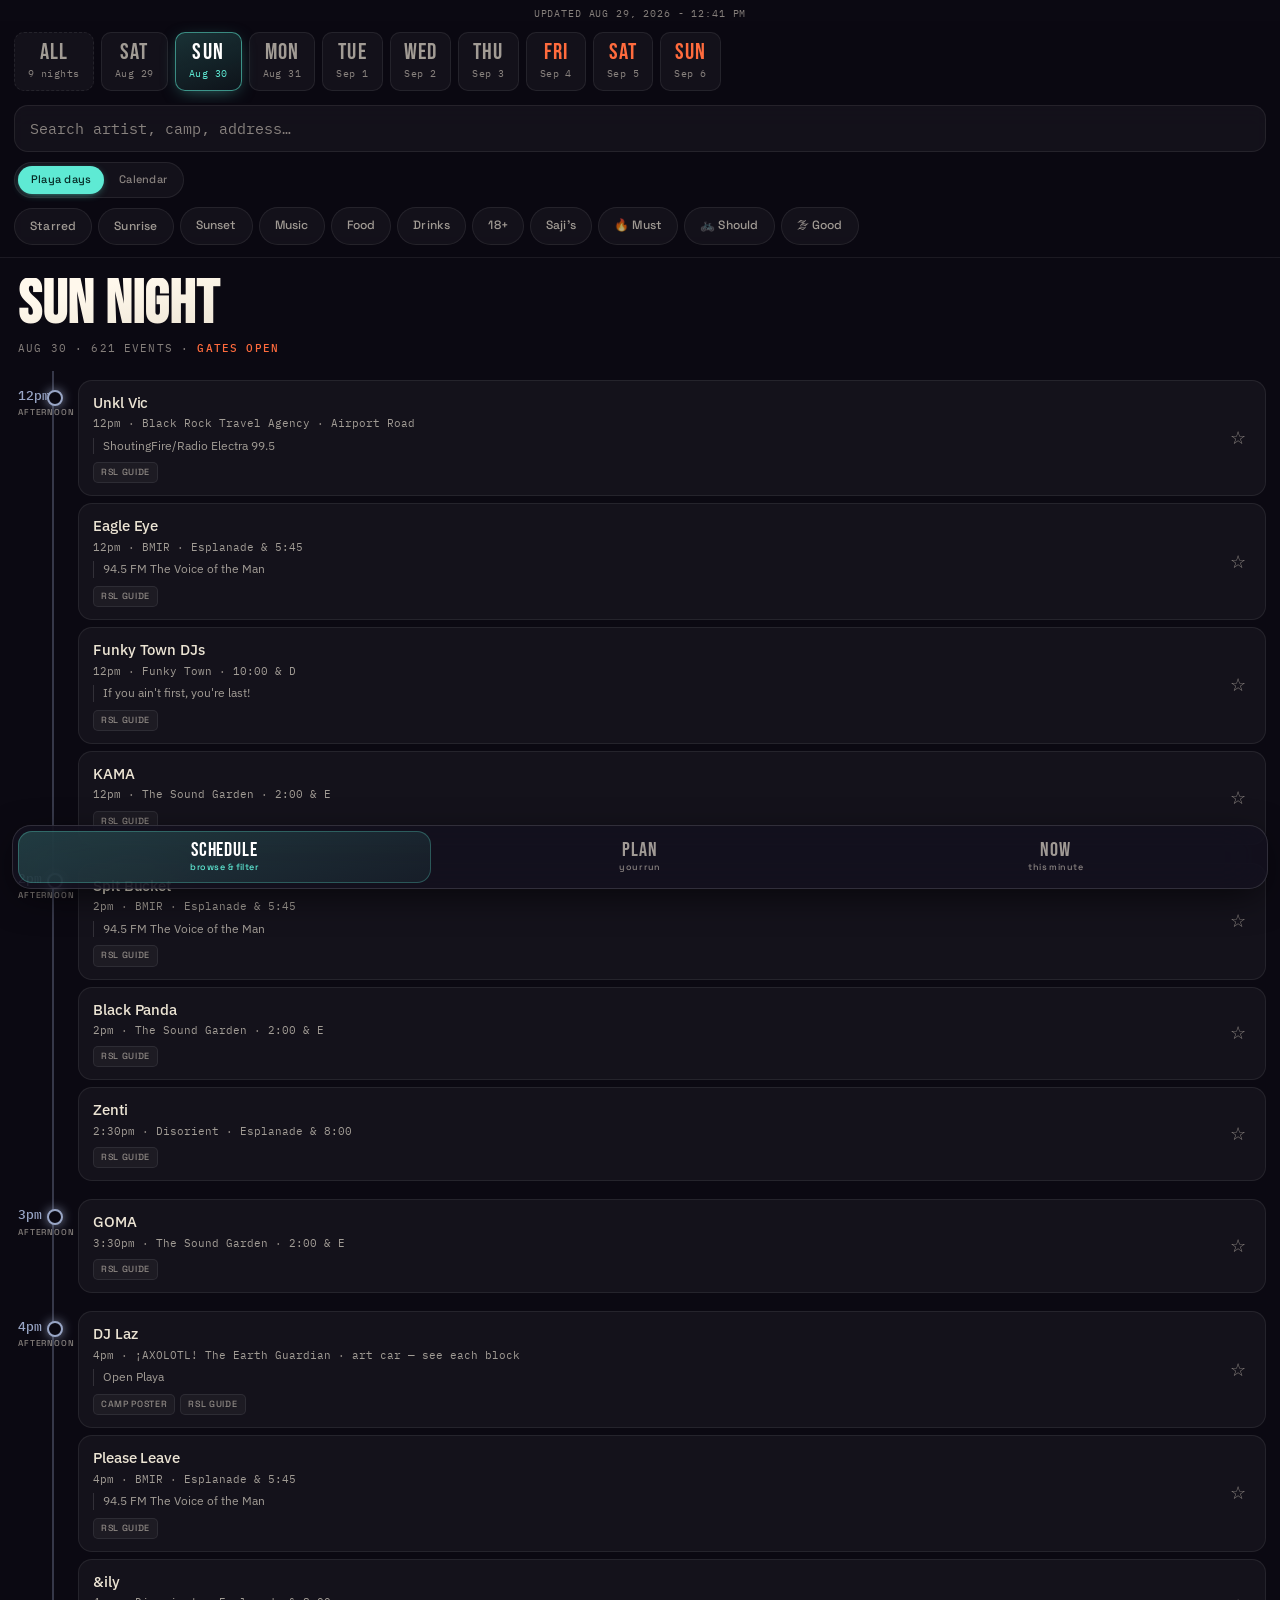
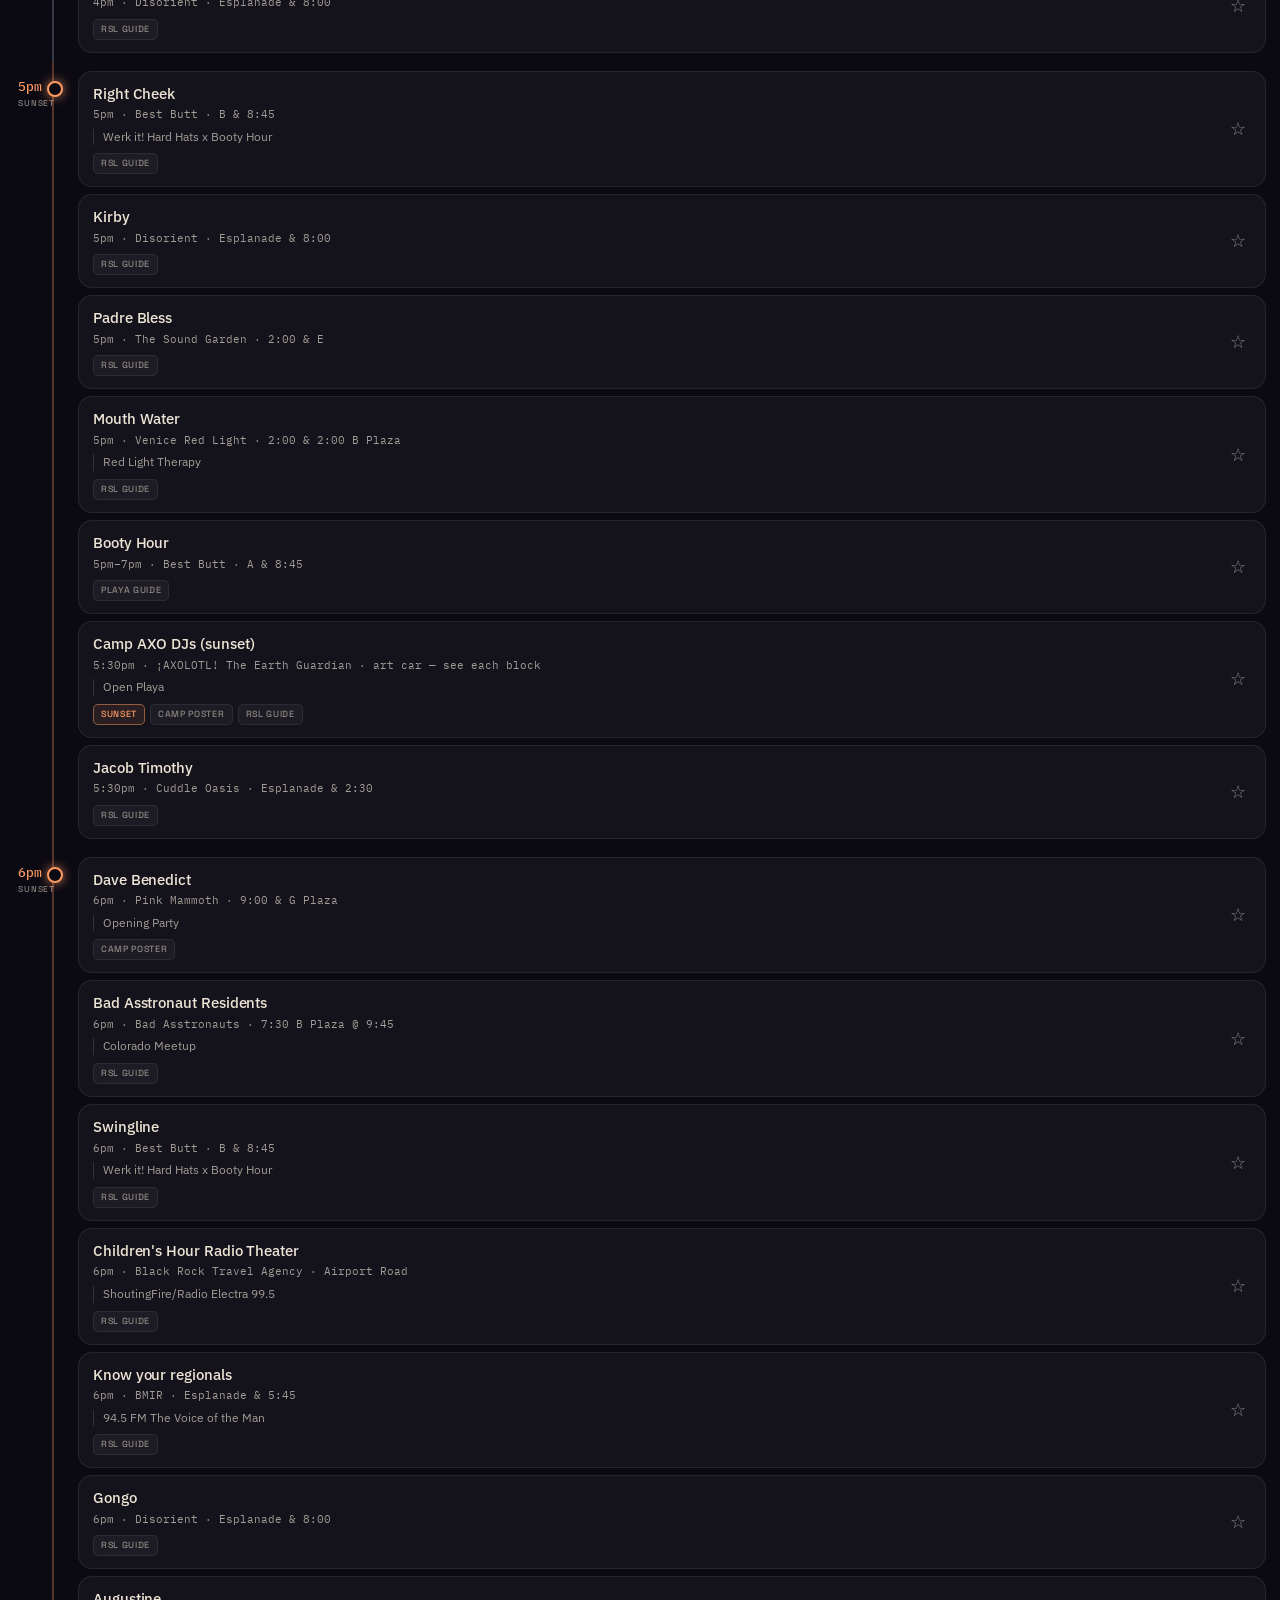
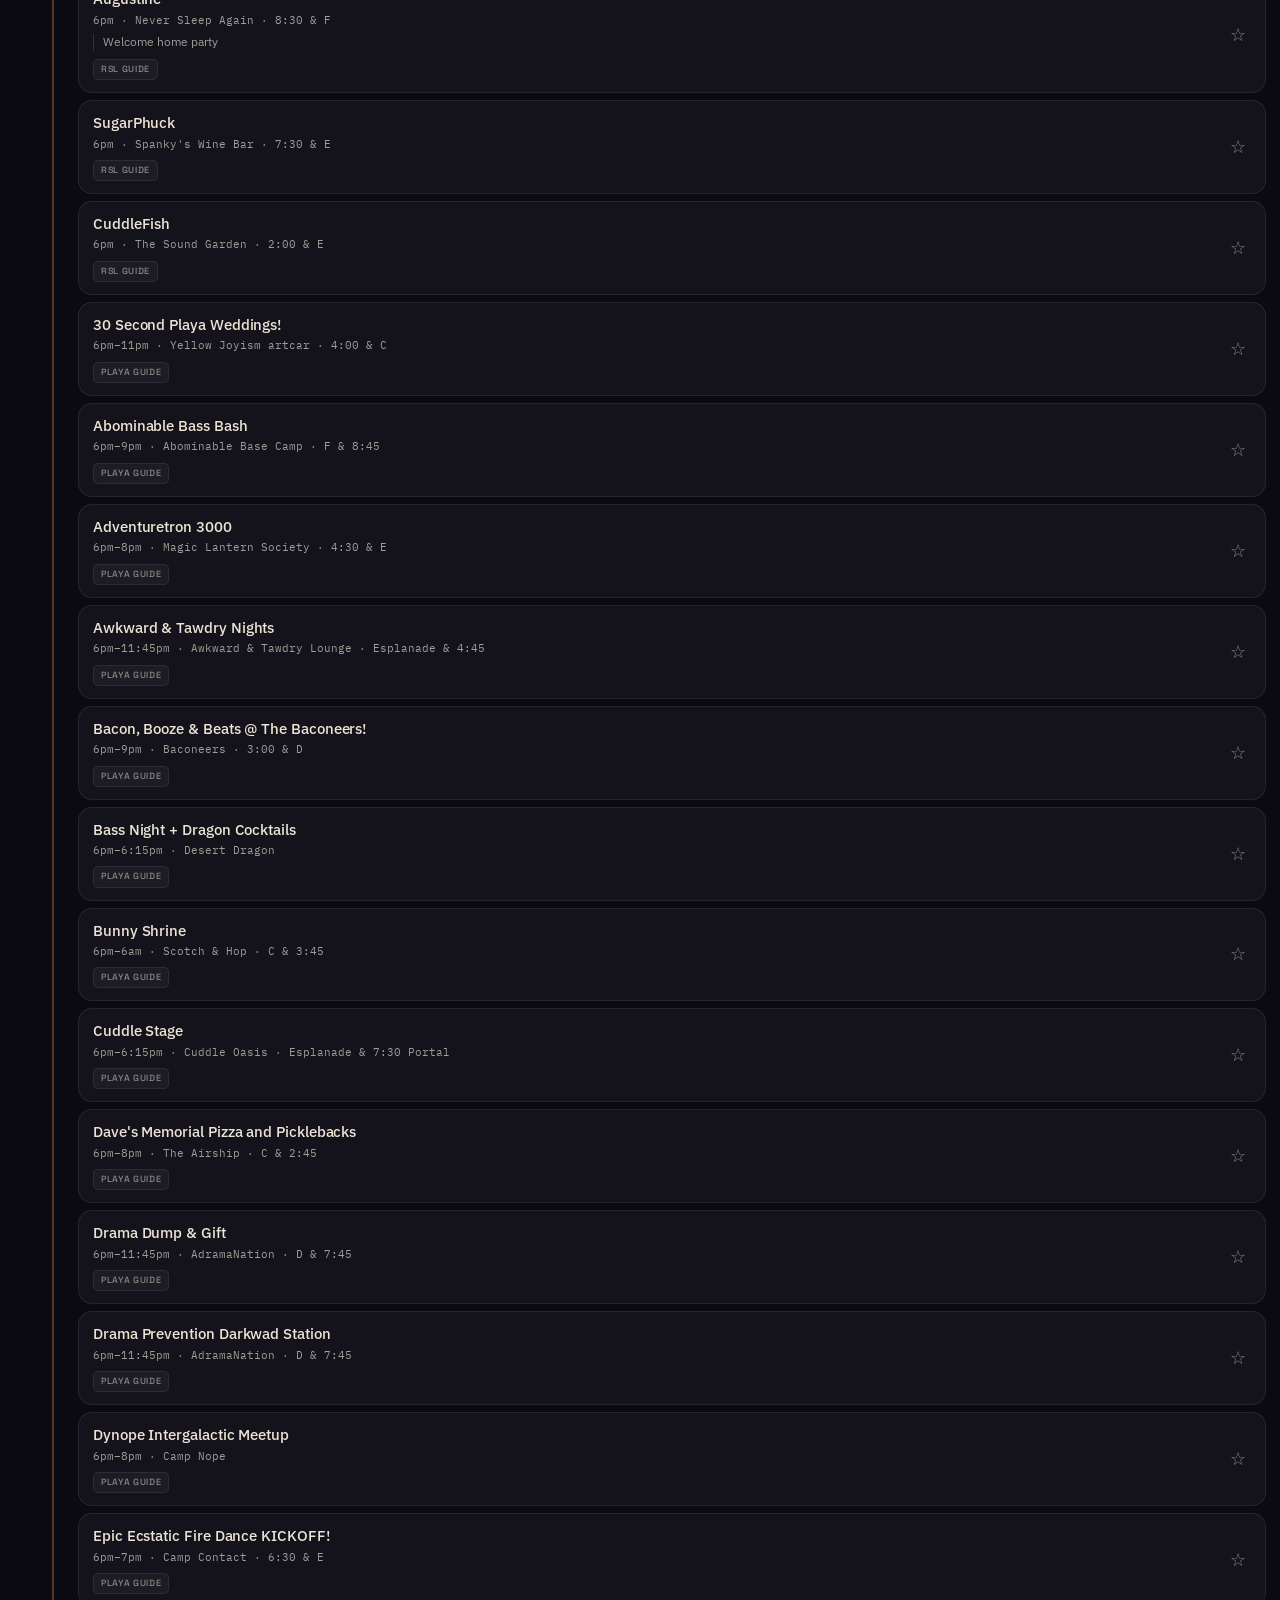
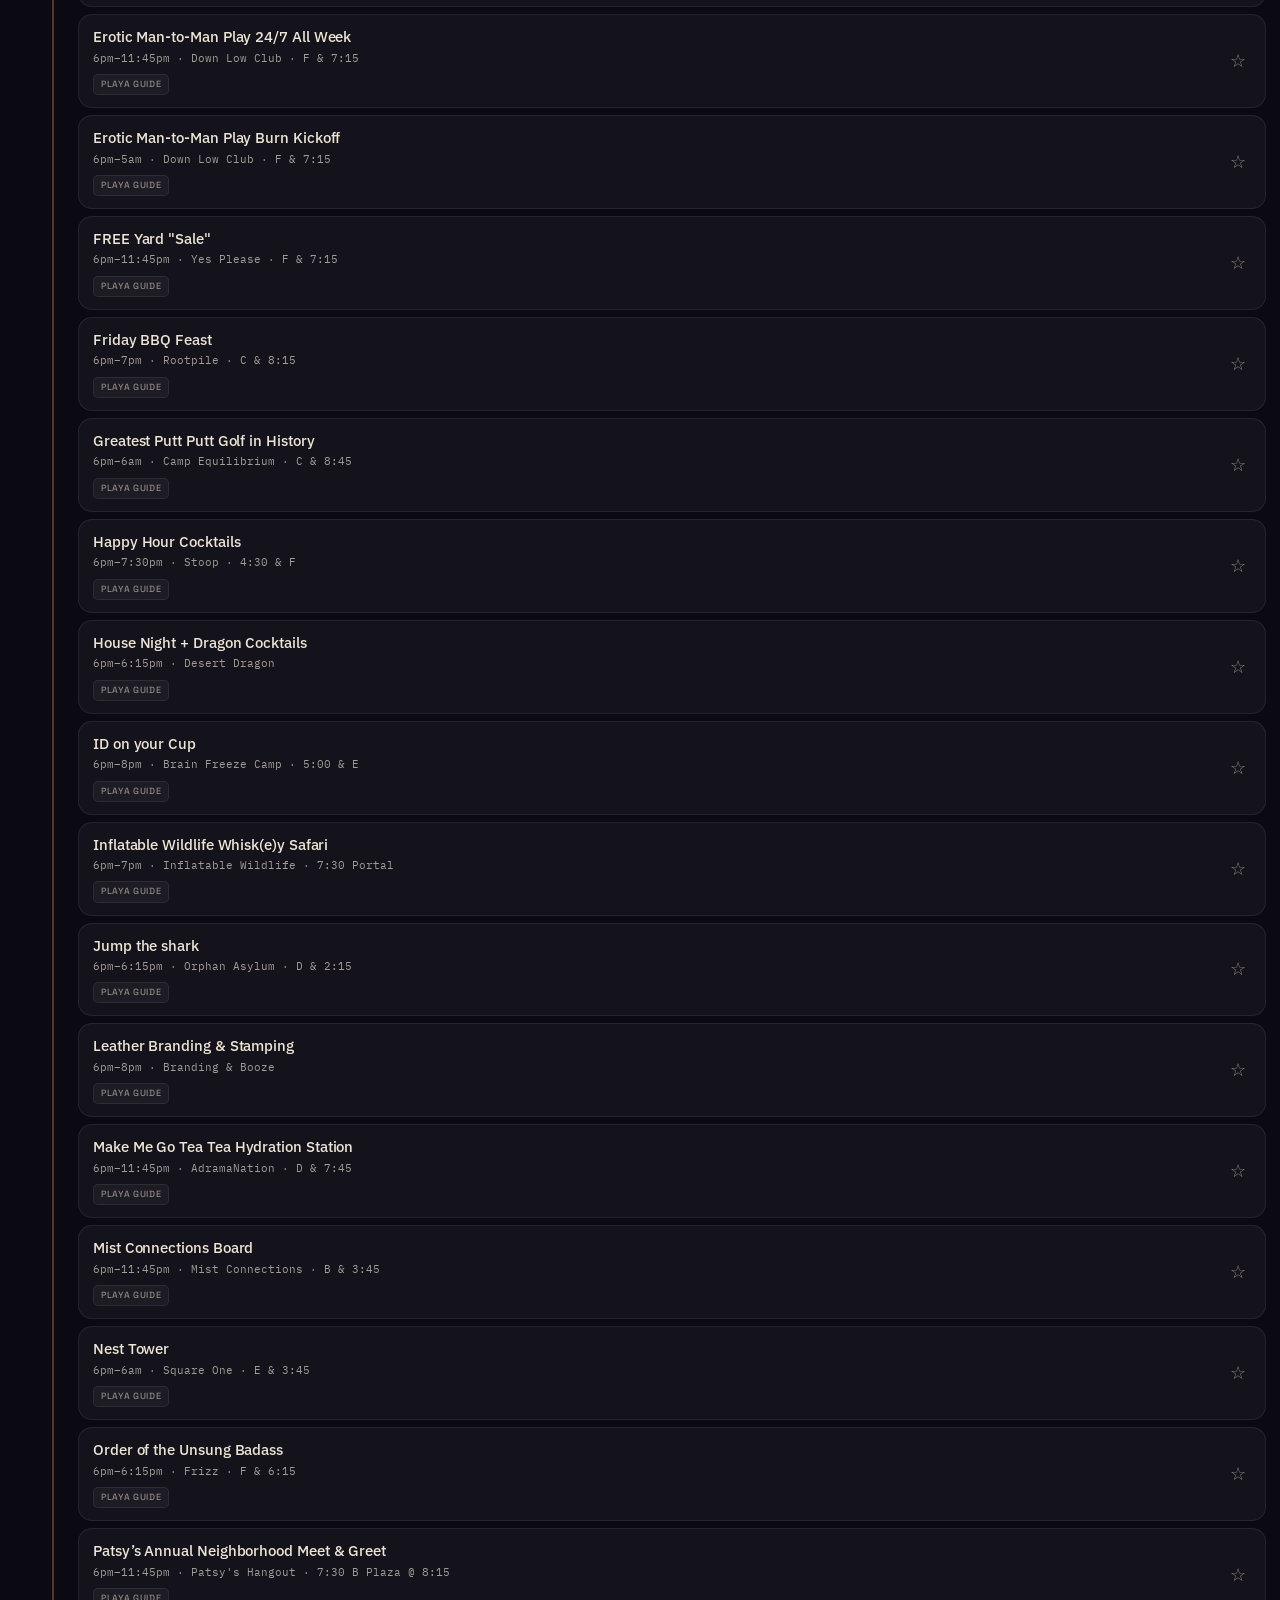
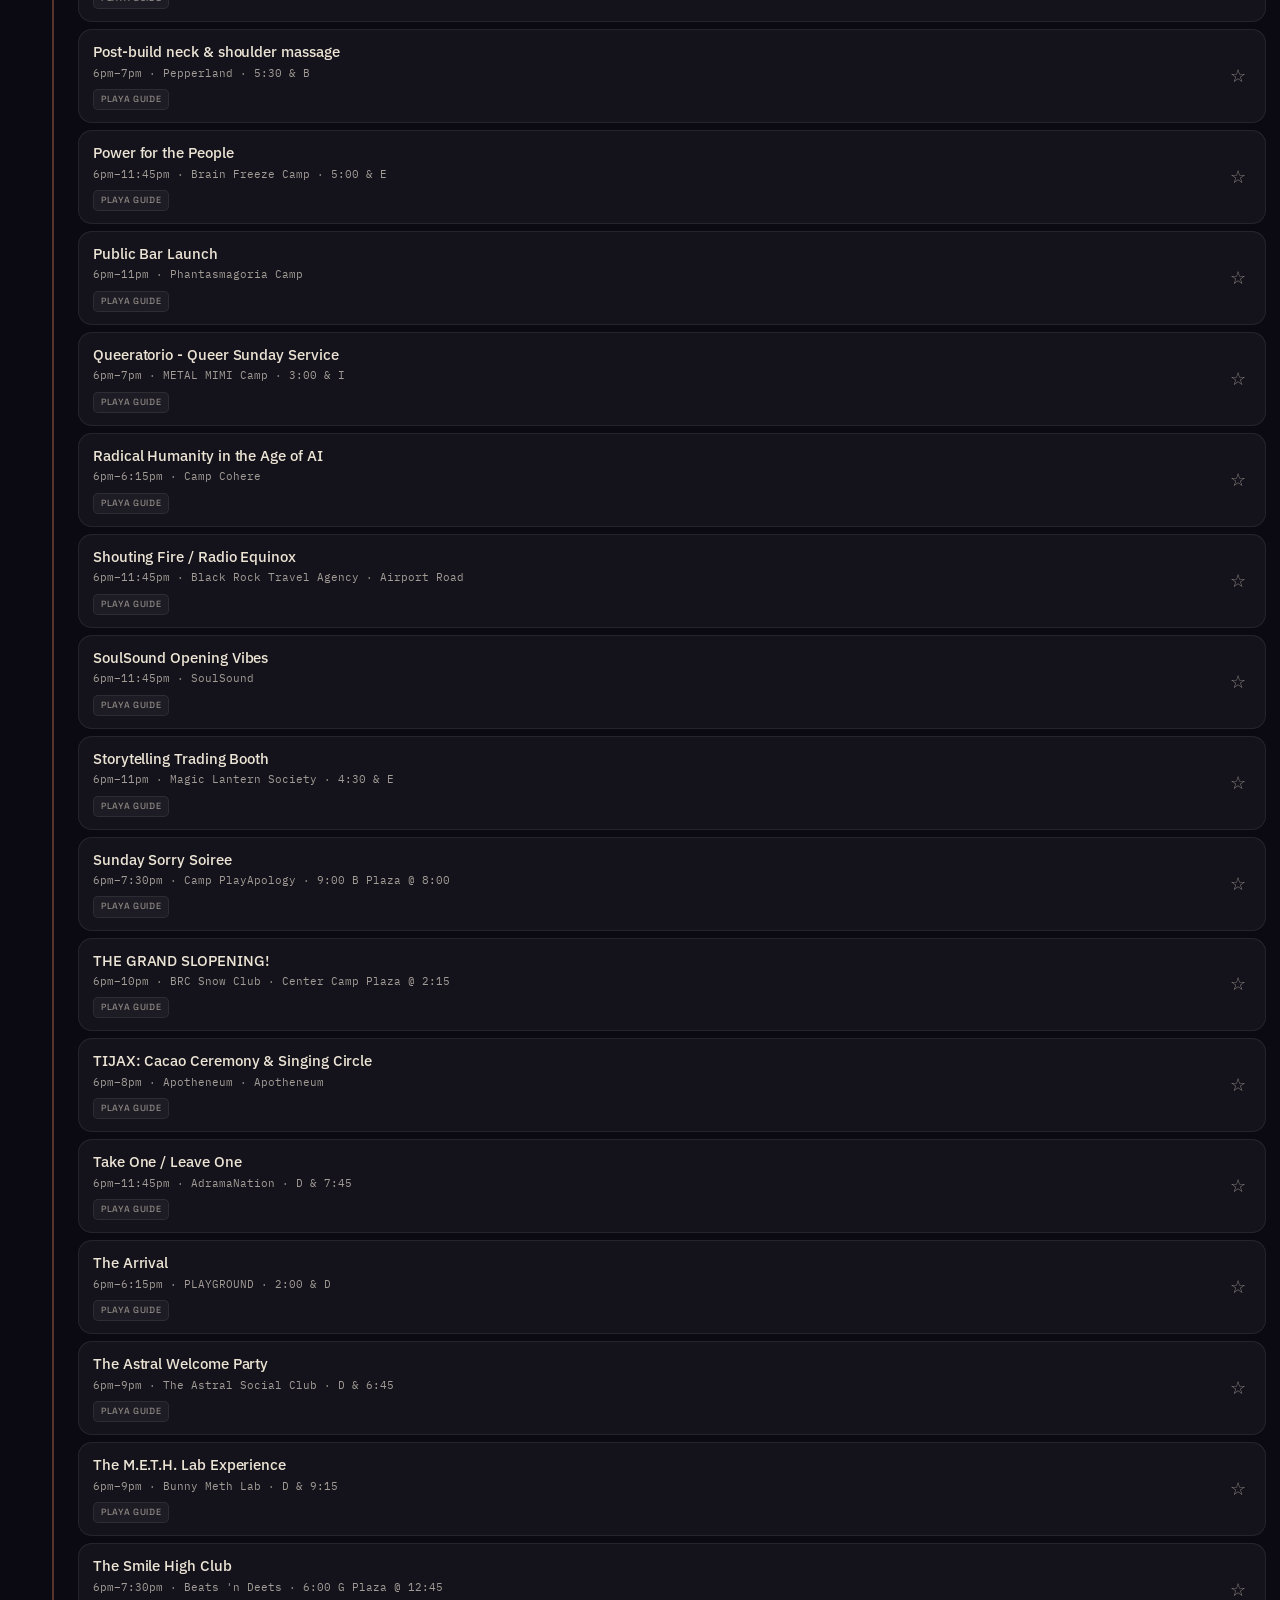
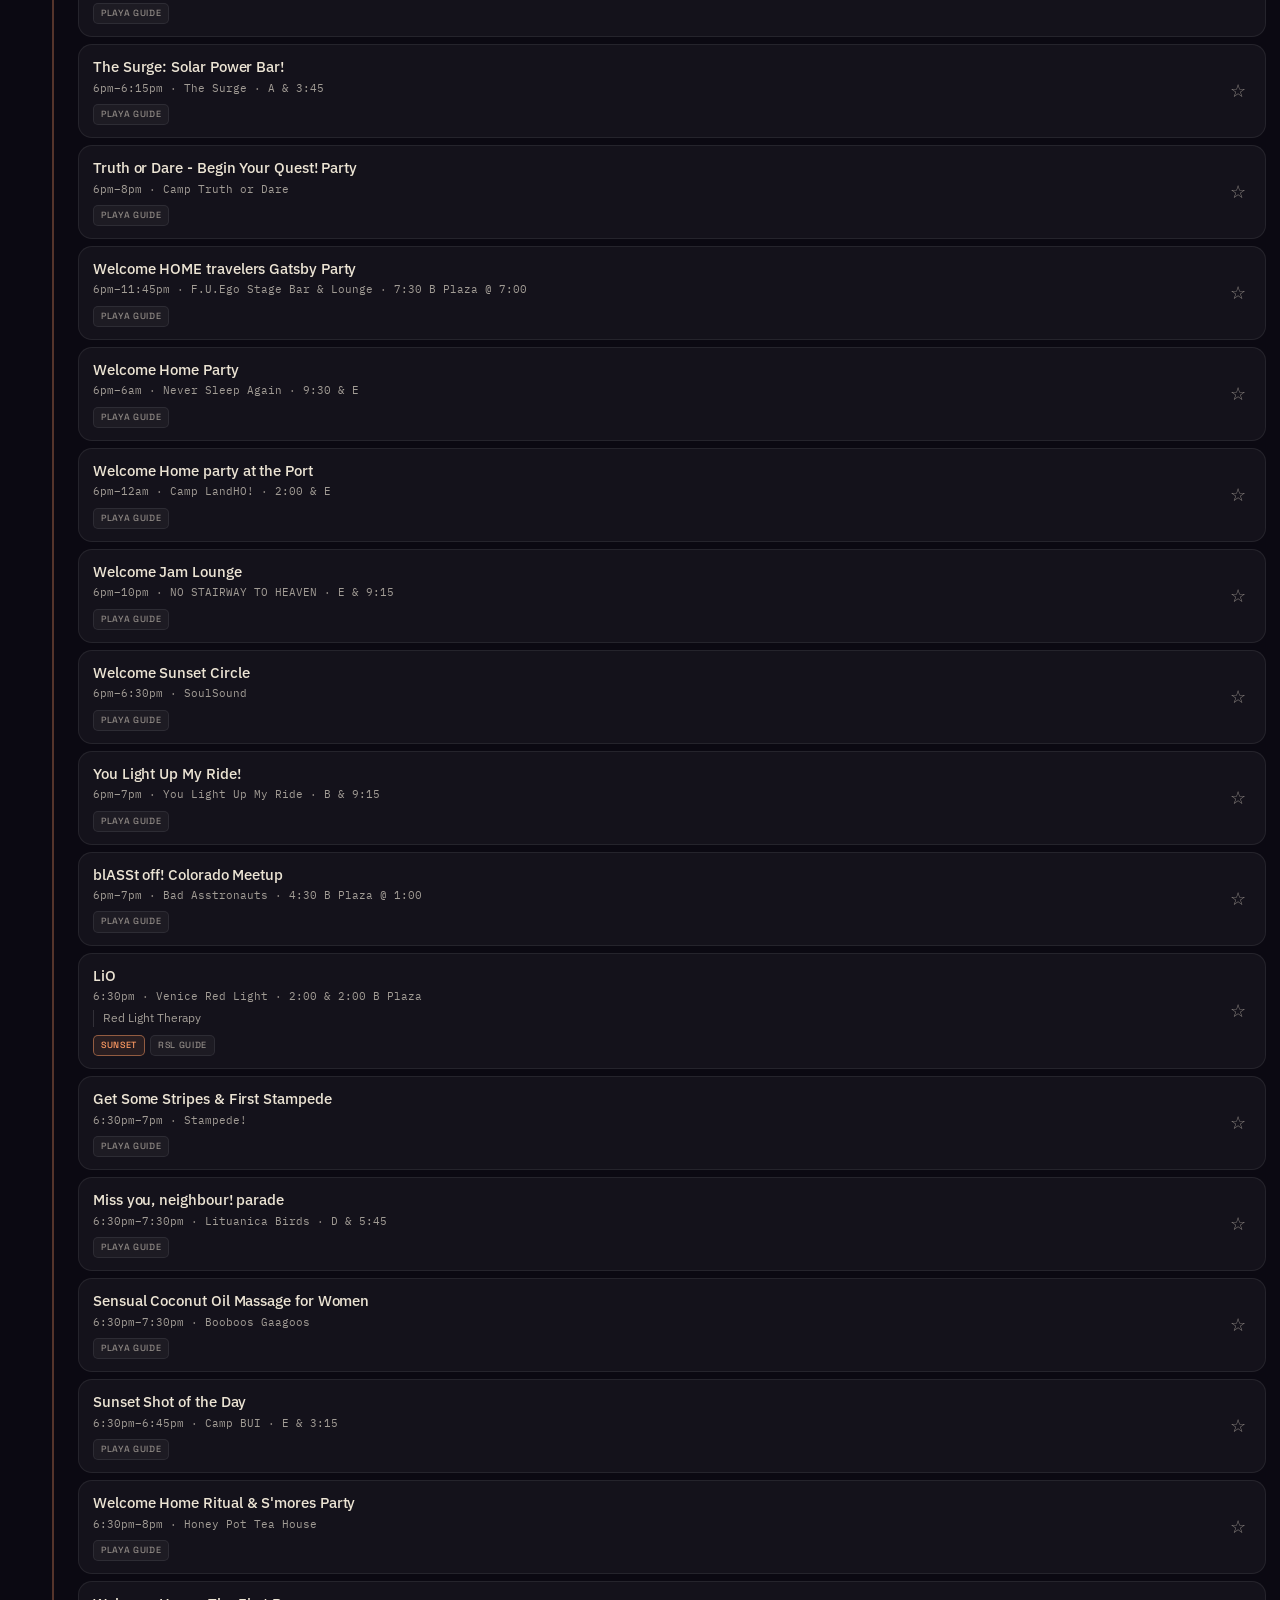
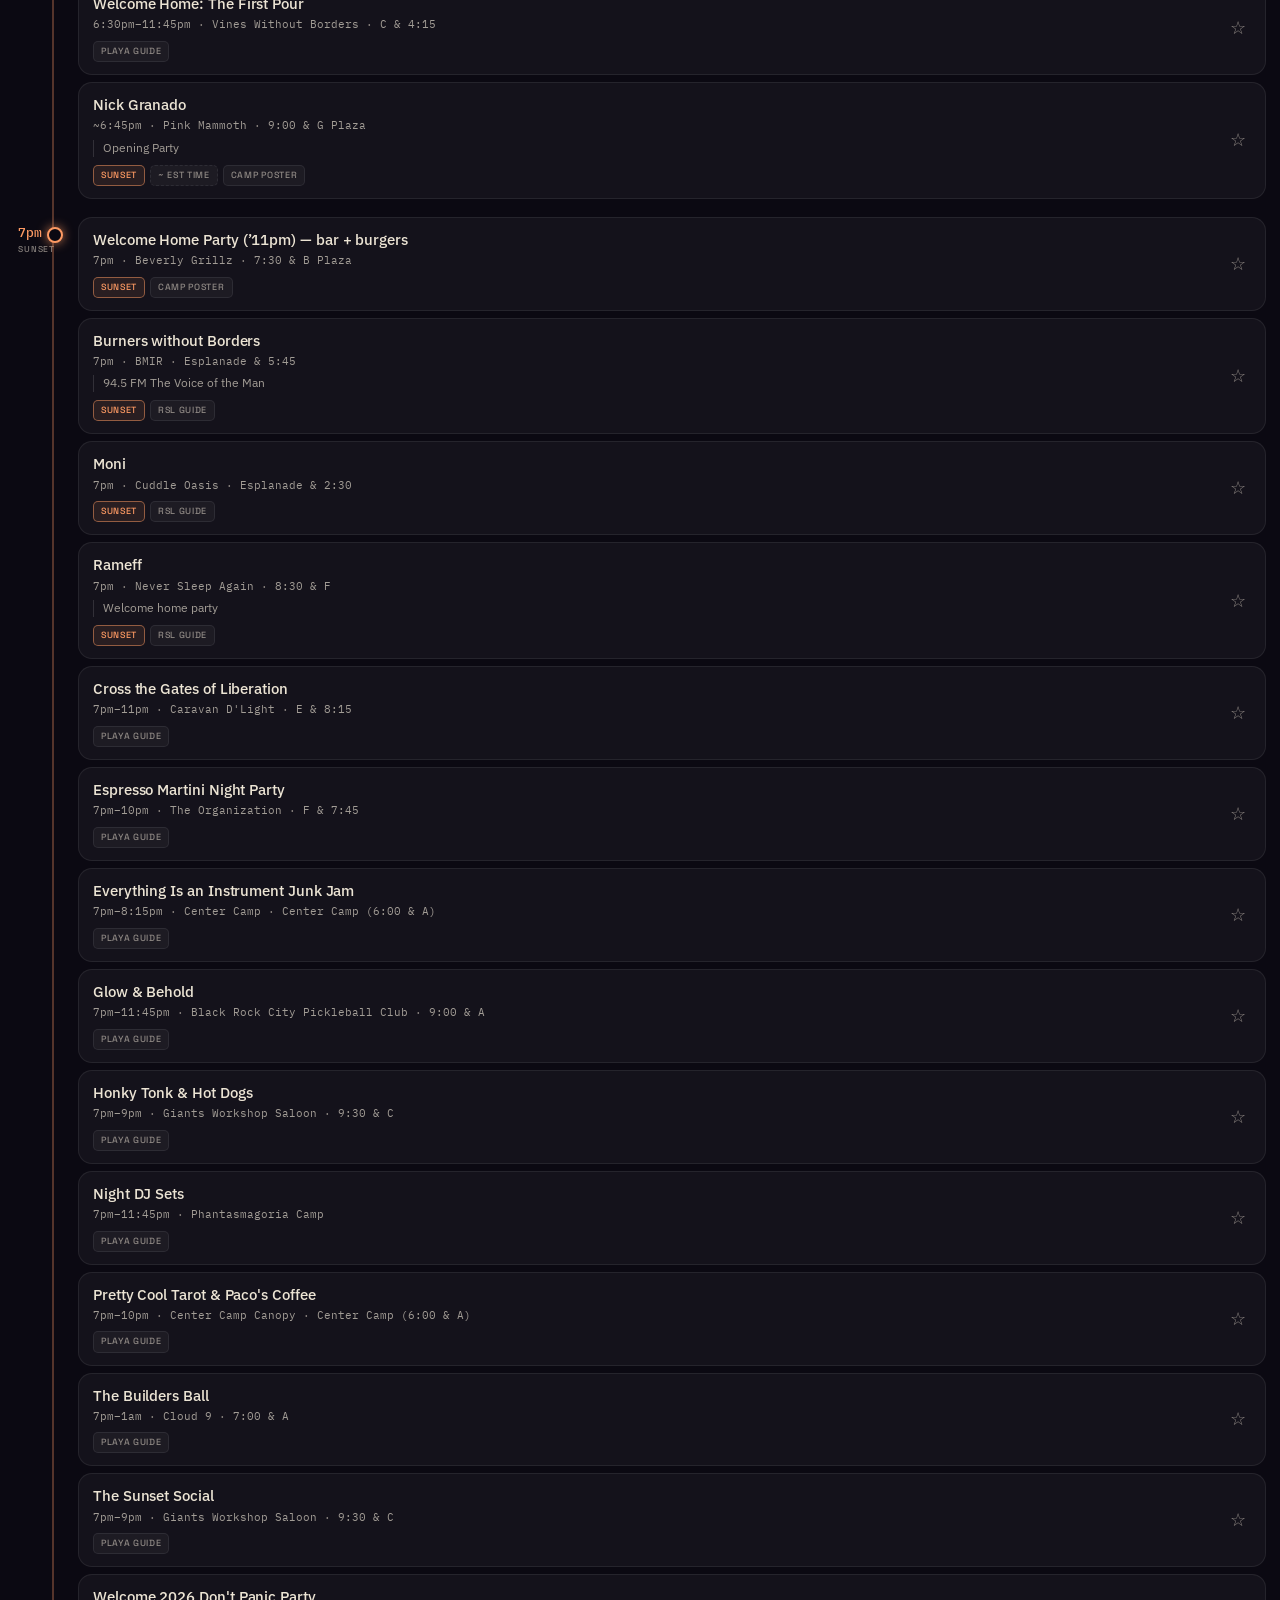
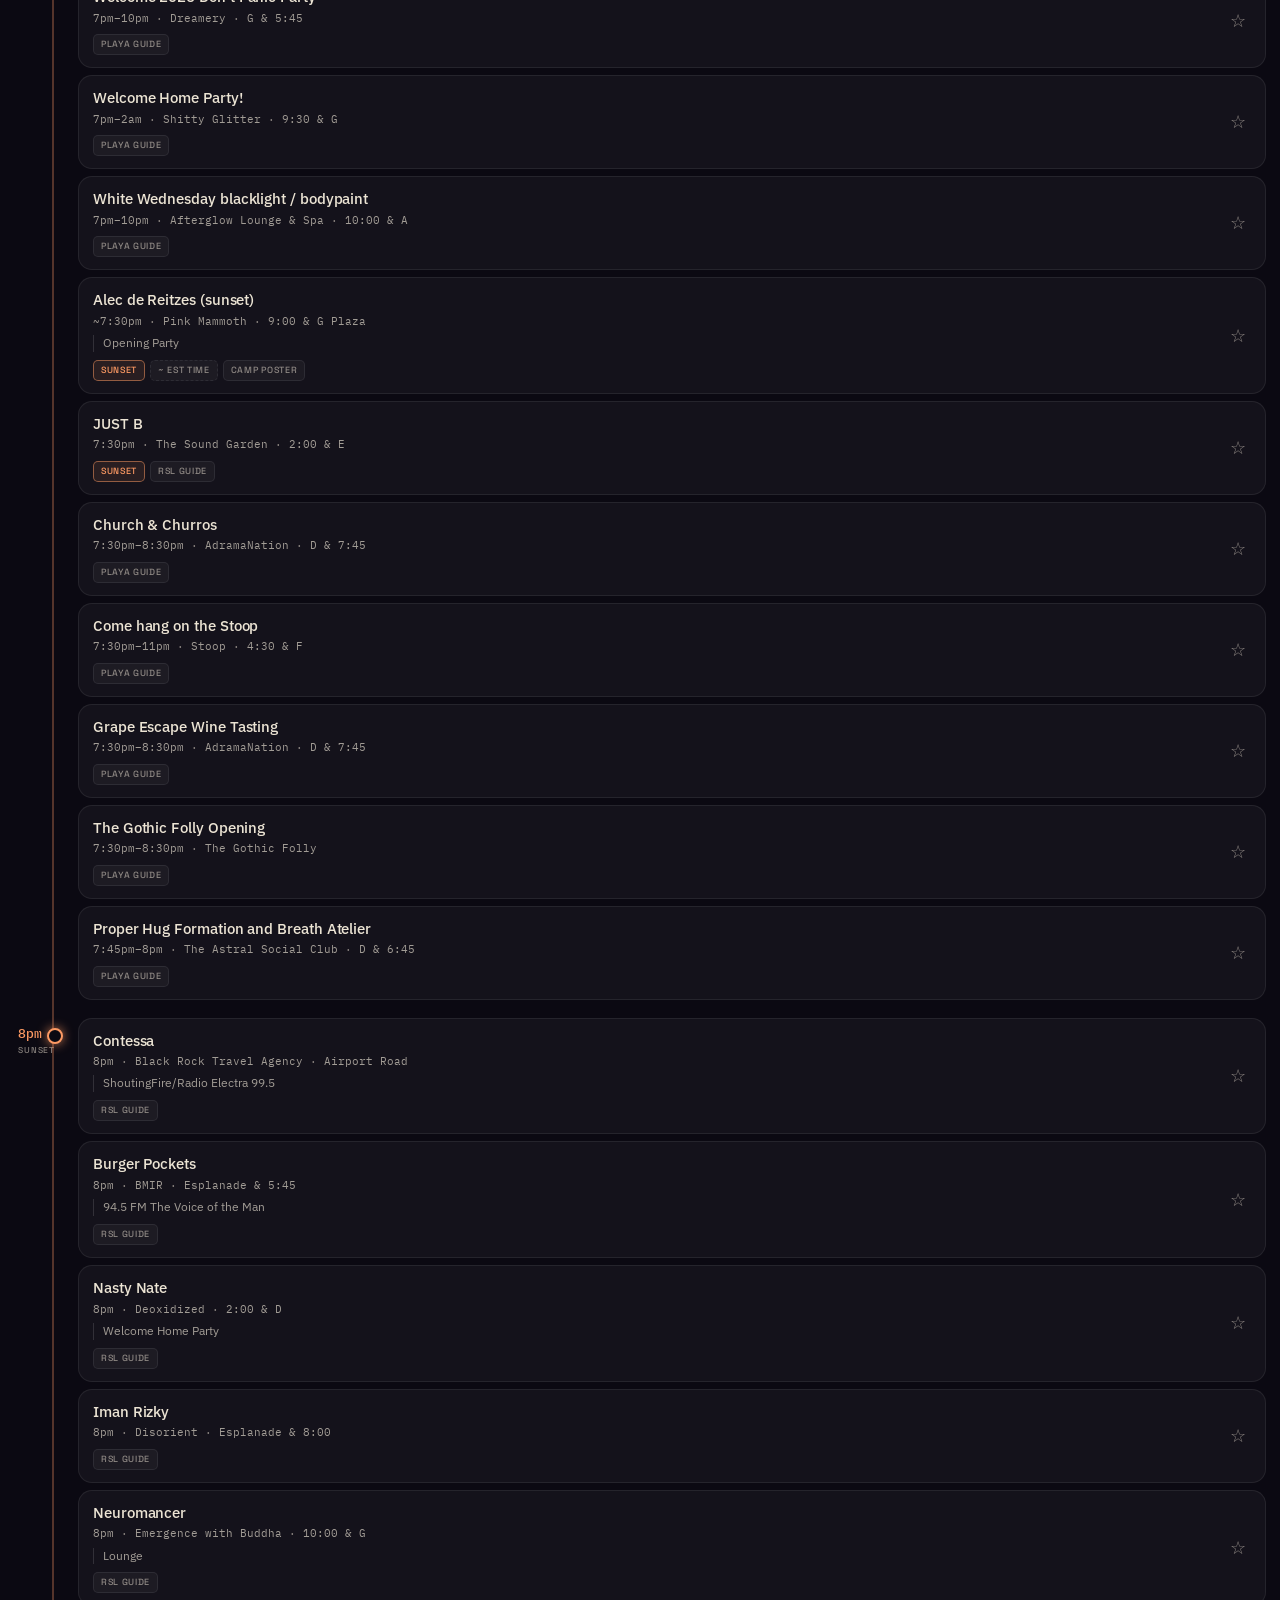
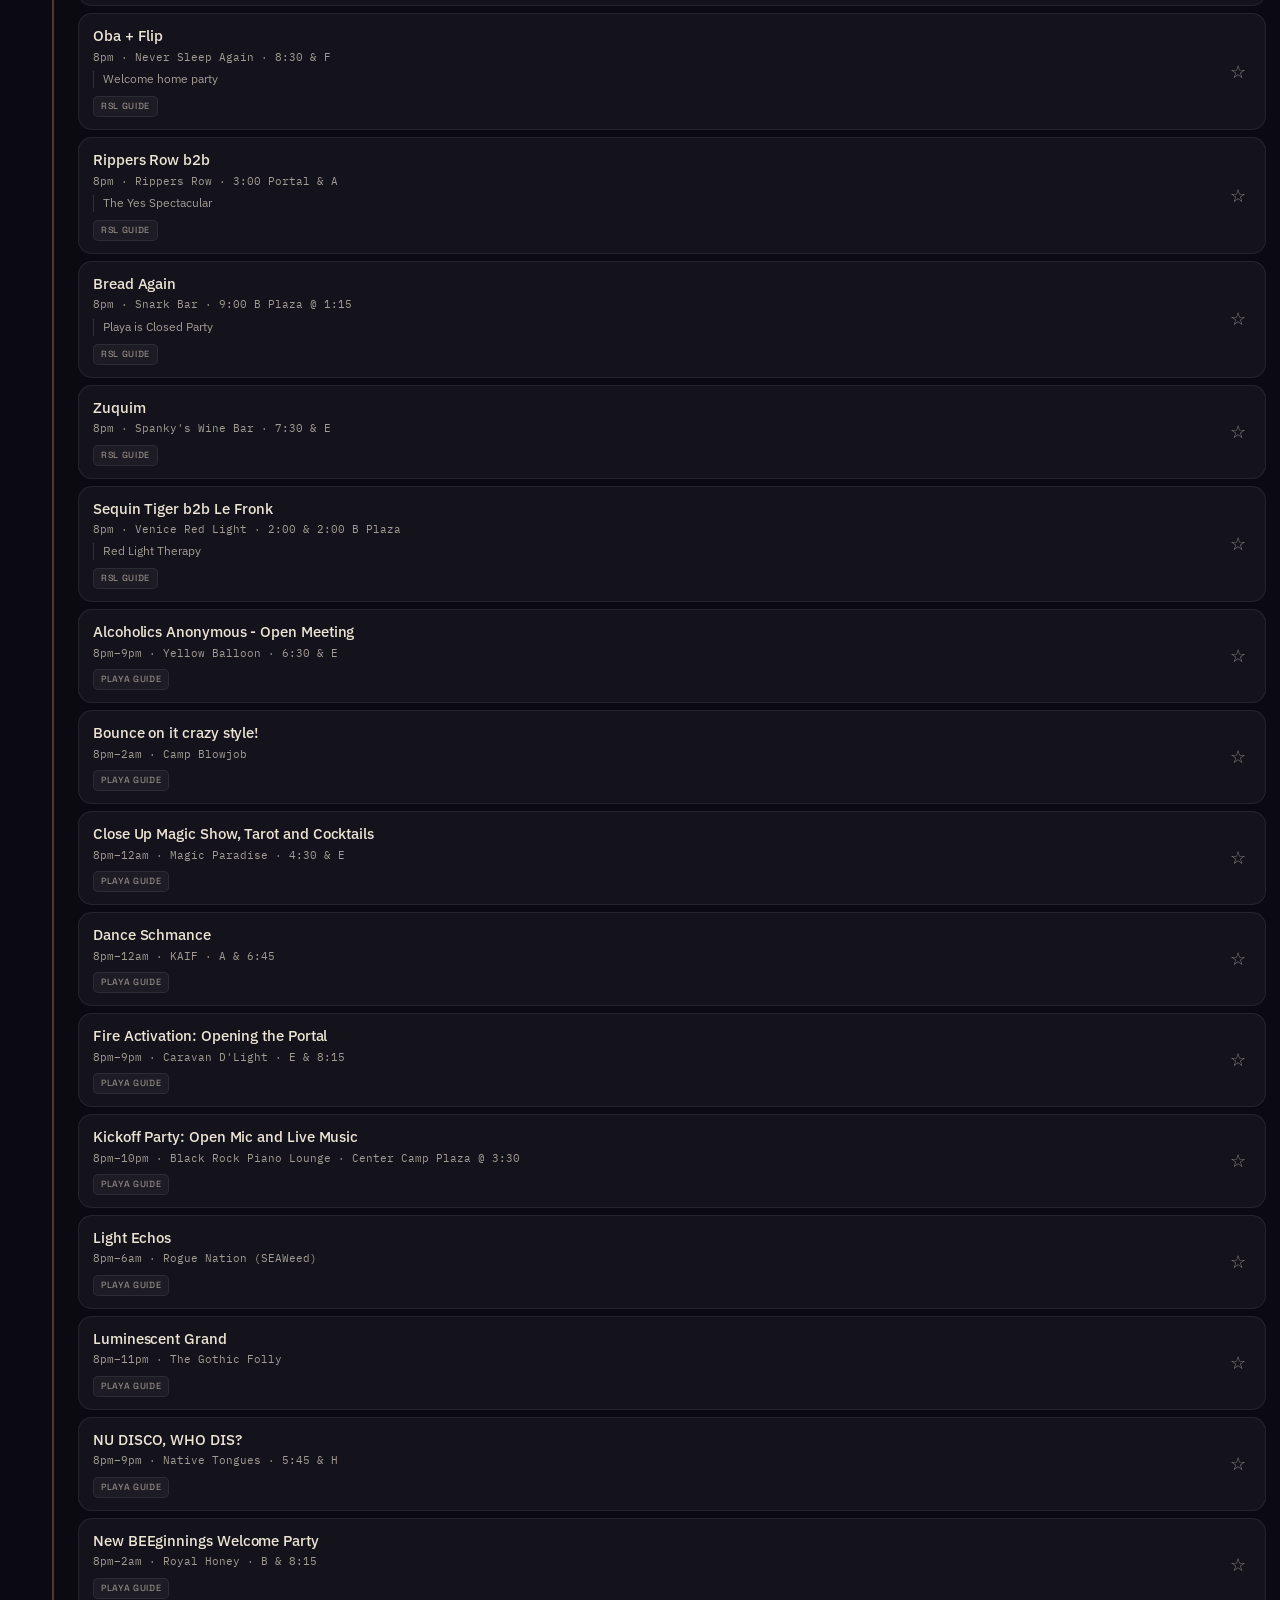
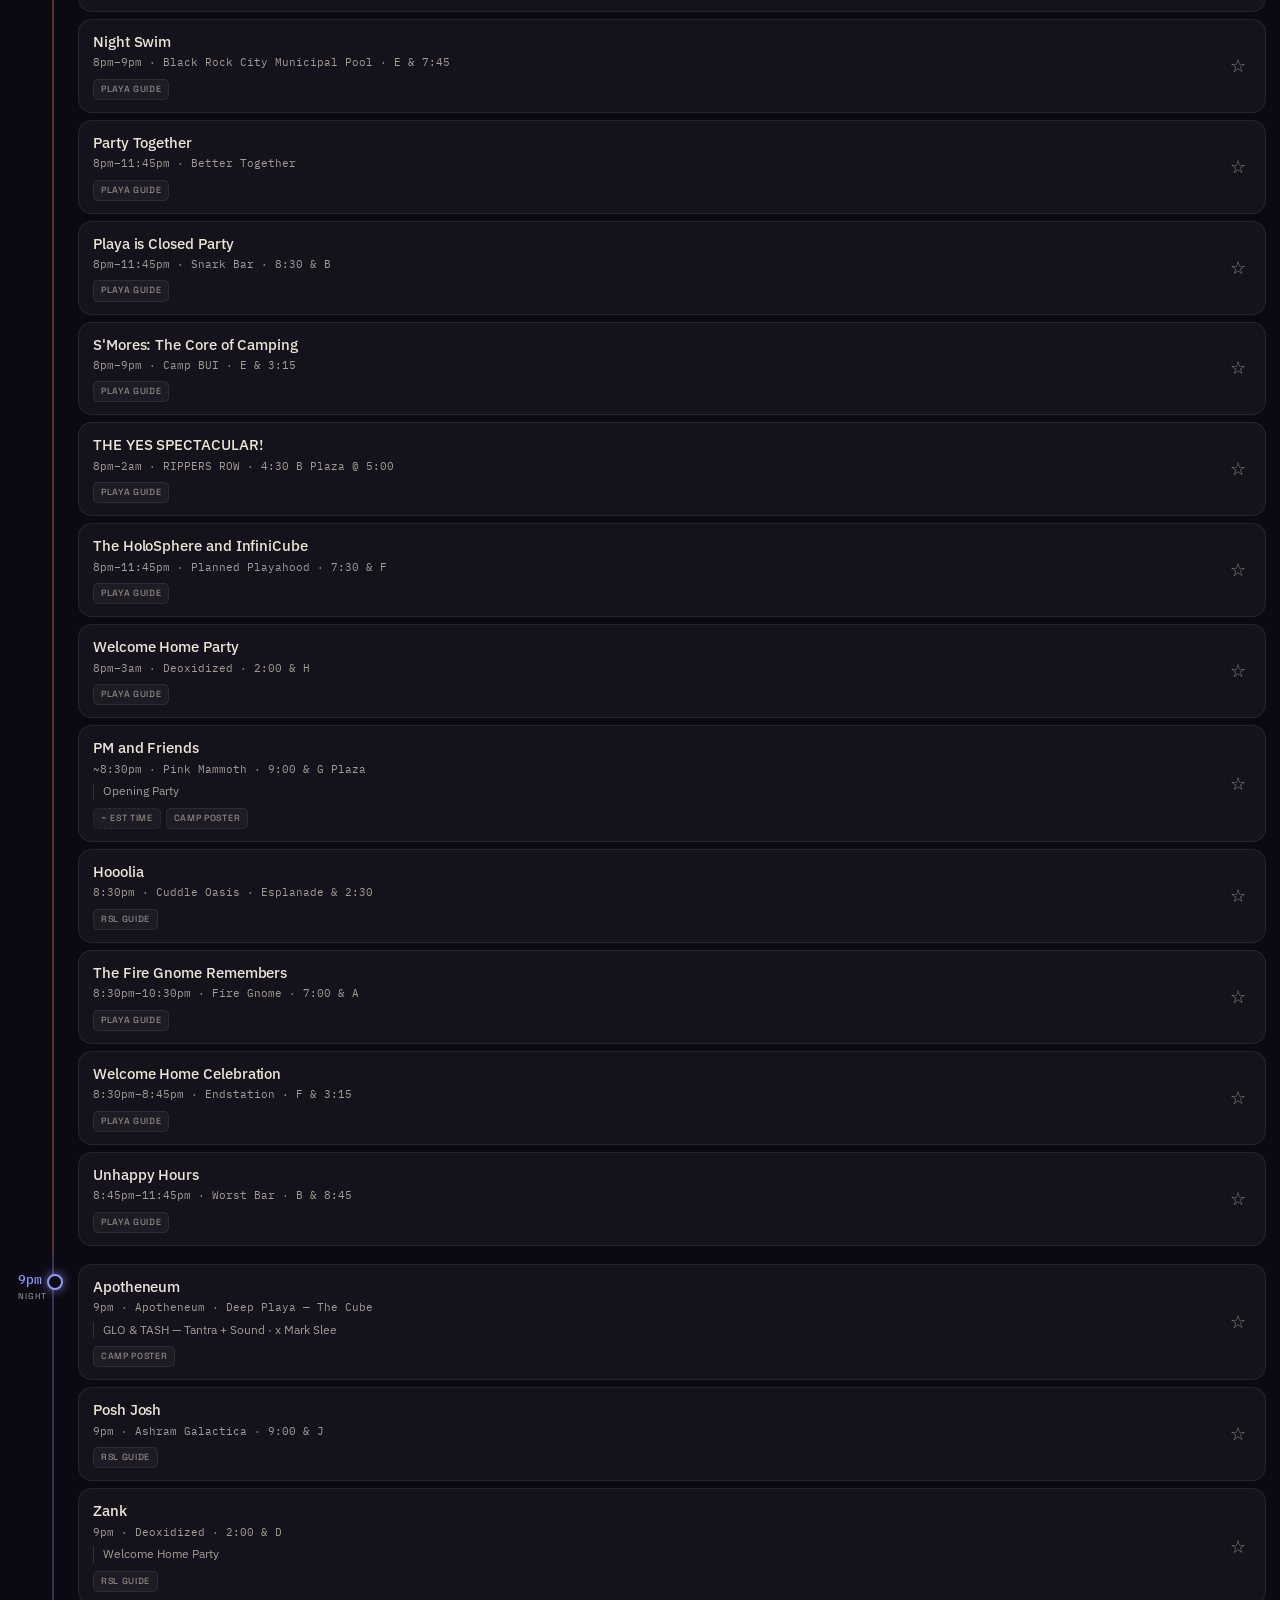
==== commit 5968327e: "Five new posters (Pink Mammoth 2026, Playground, AXOLOTL, Behind Closed Eyes, BRP x Favela); chronol" ====
--- a/index.html
+++ b/index.html
@@ -16,7 +16,7 @@
 <link rel="stylesheet" href="app.css">
 </head>
 <body>
-<div class="built">Updated Aug 29, 2026 - 5:06 AM</div>
+<div class="built">Updated Aug 29, 2026 - 12:41 PM</div>
 
 <div class="rail" id="rail" role="tablist" aria-label="Nights"></div>
 <div class="tools" id="tools"></div>
--- a/app.css
+++ b/app.css
@@ -253,8 +253,9 @@
   box-shadow: 0 2px 10px -4px var(--el);
 }
 
-.chips { display: flex; gap: 7px; overflow-x: auto; scrollbar-width: none; }
-.chips::-webkit-scrollbar { display: none; }
+/* Every filter stays on screen — wrap to a new line rather than scroll, so
+   tapping one never yanks the row back to the start. */
+.chips { display: flex; flex-wrap: wrap; gap: 6px; }
 
 .chip {
   flex: 0 0 auto;
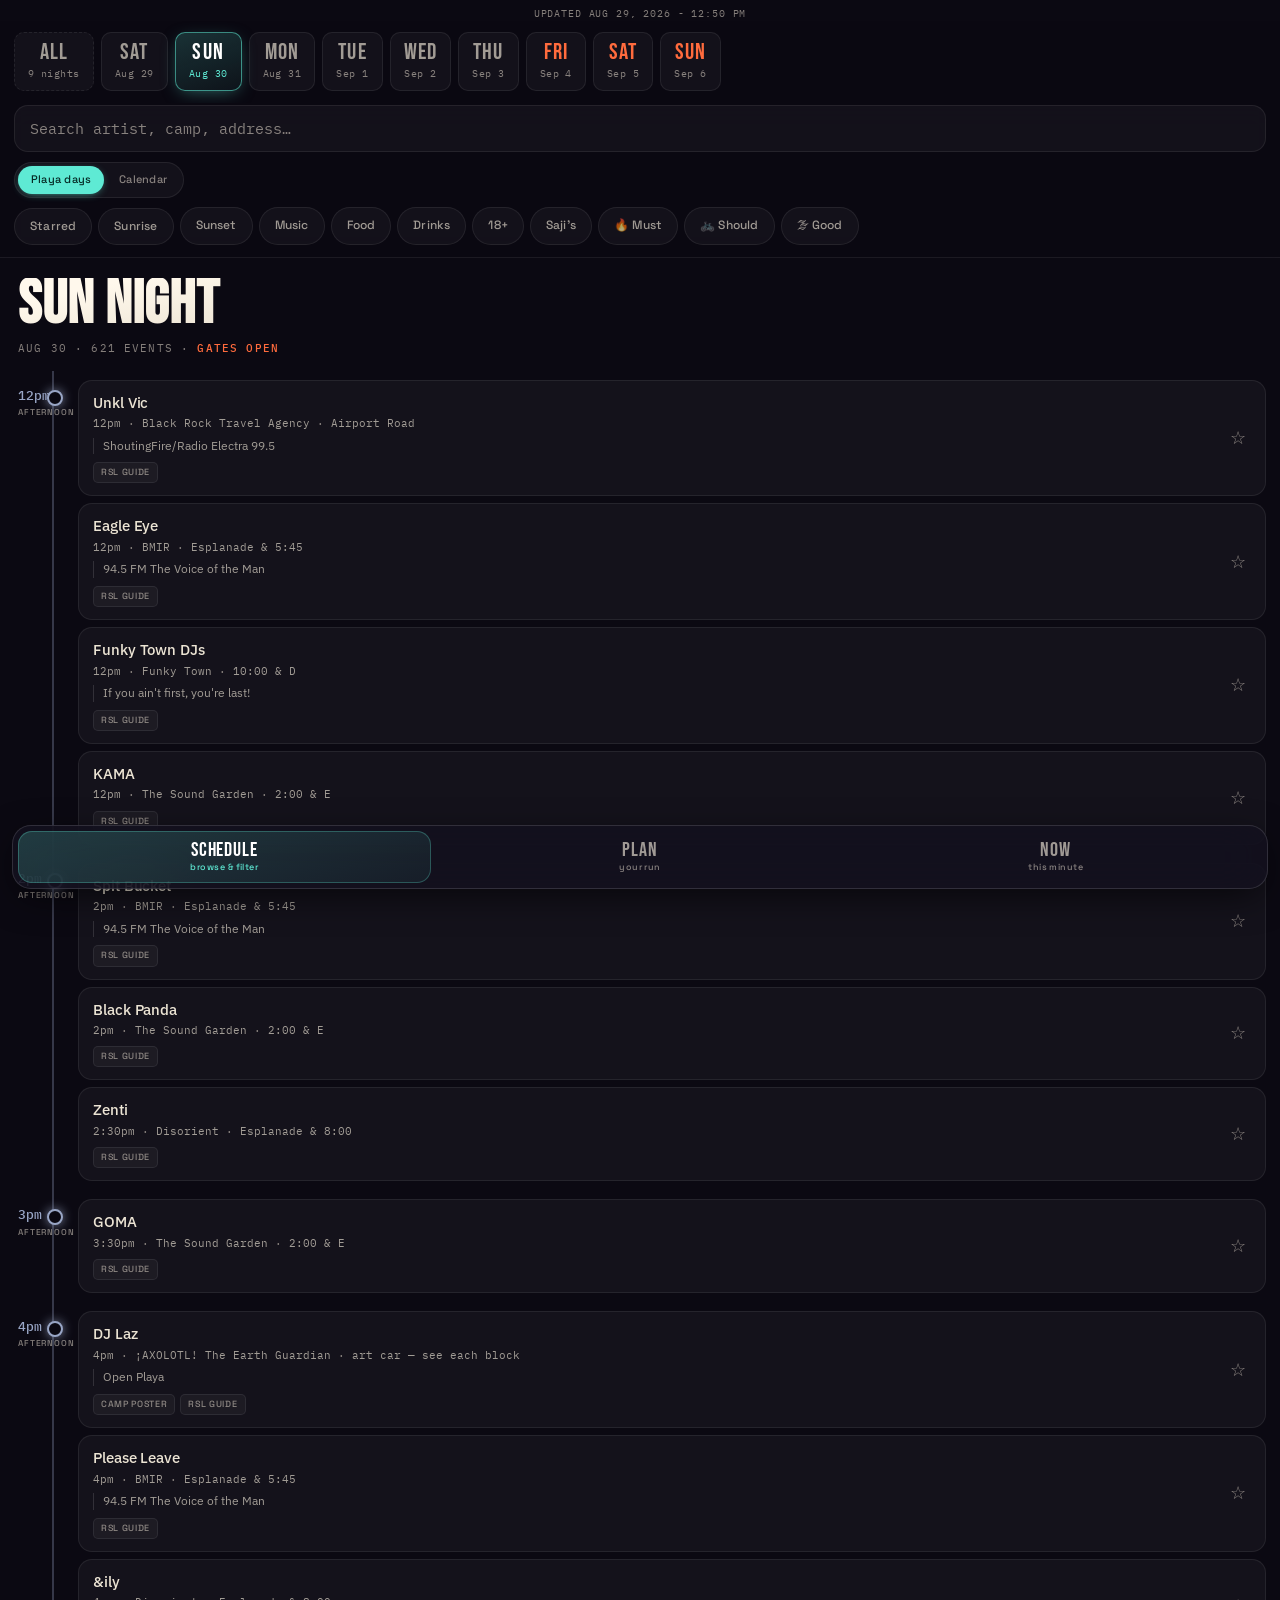
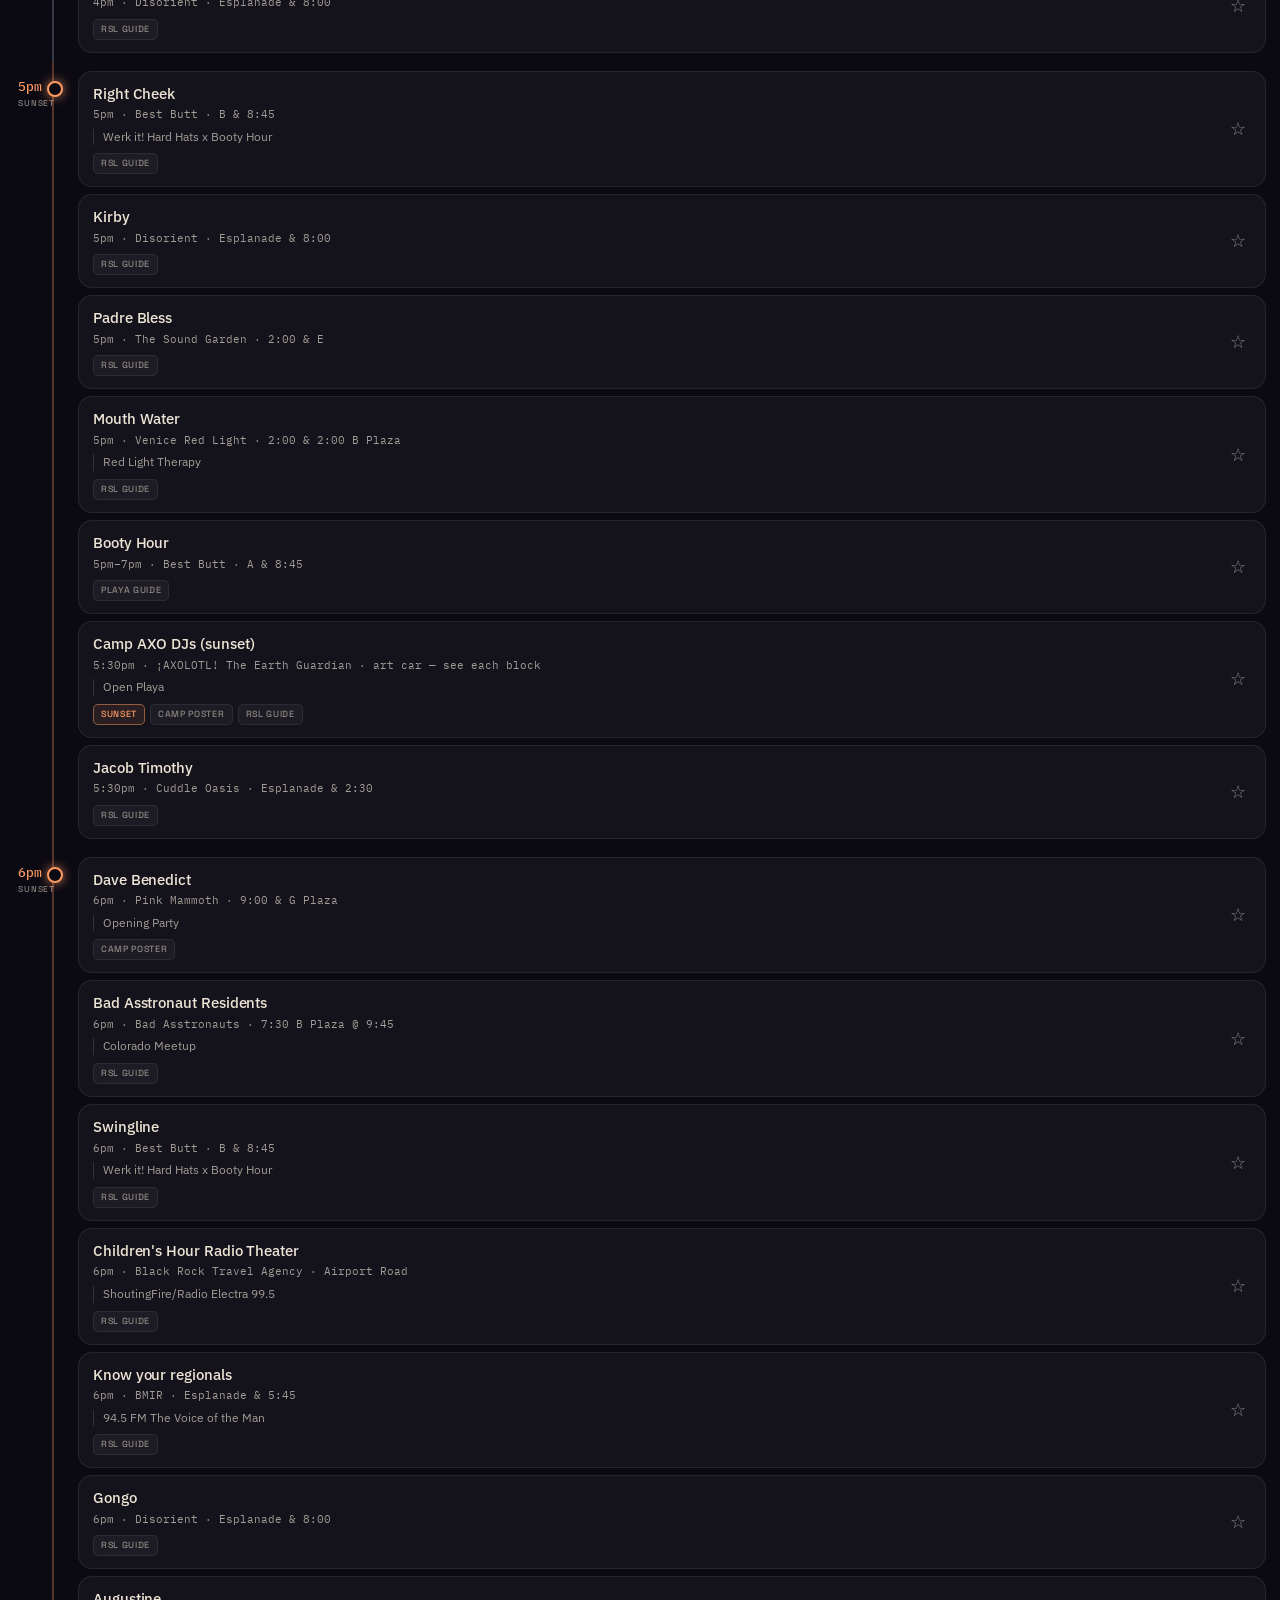
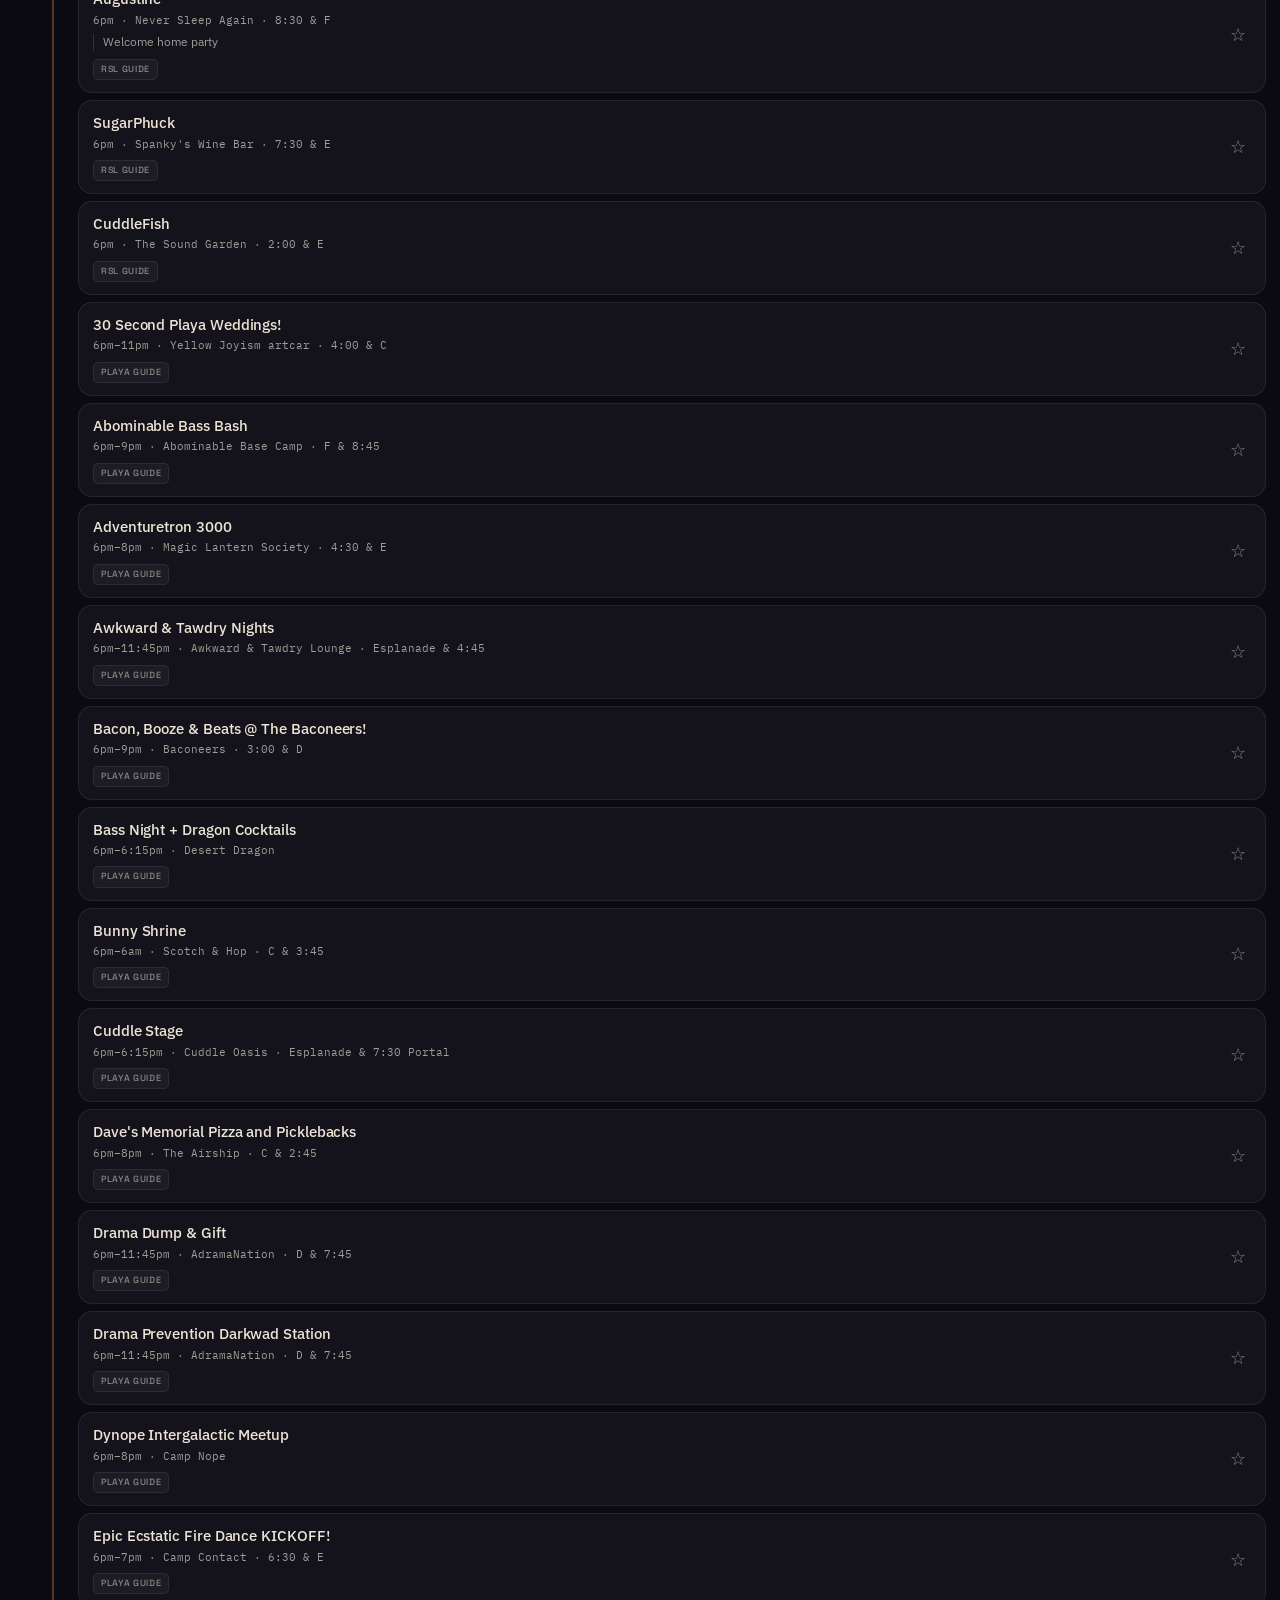
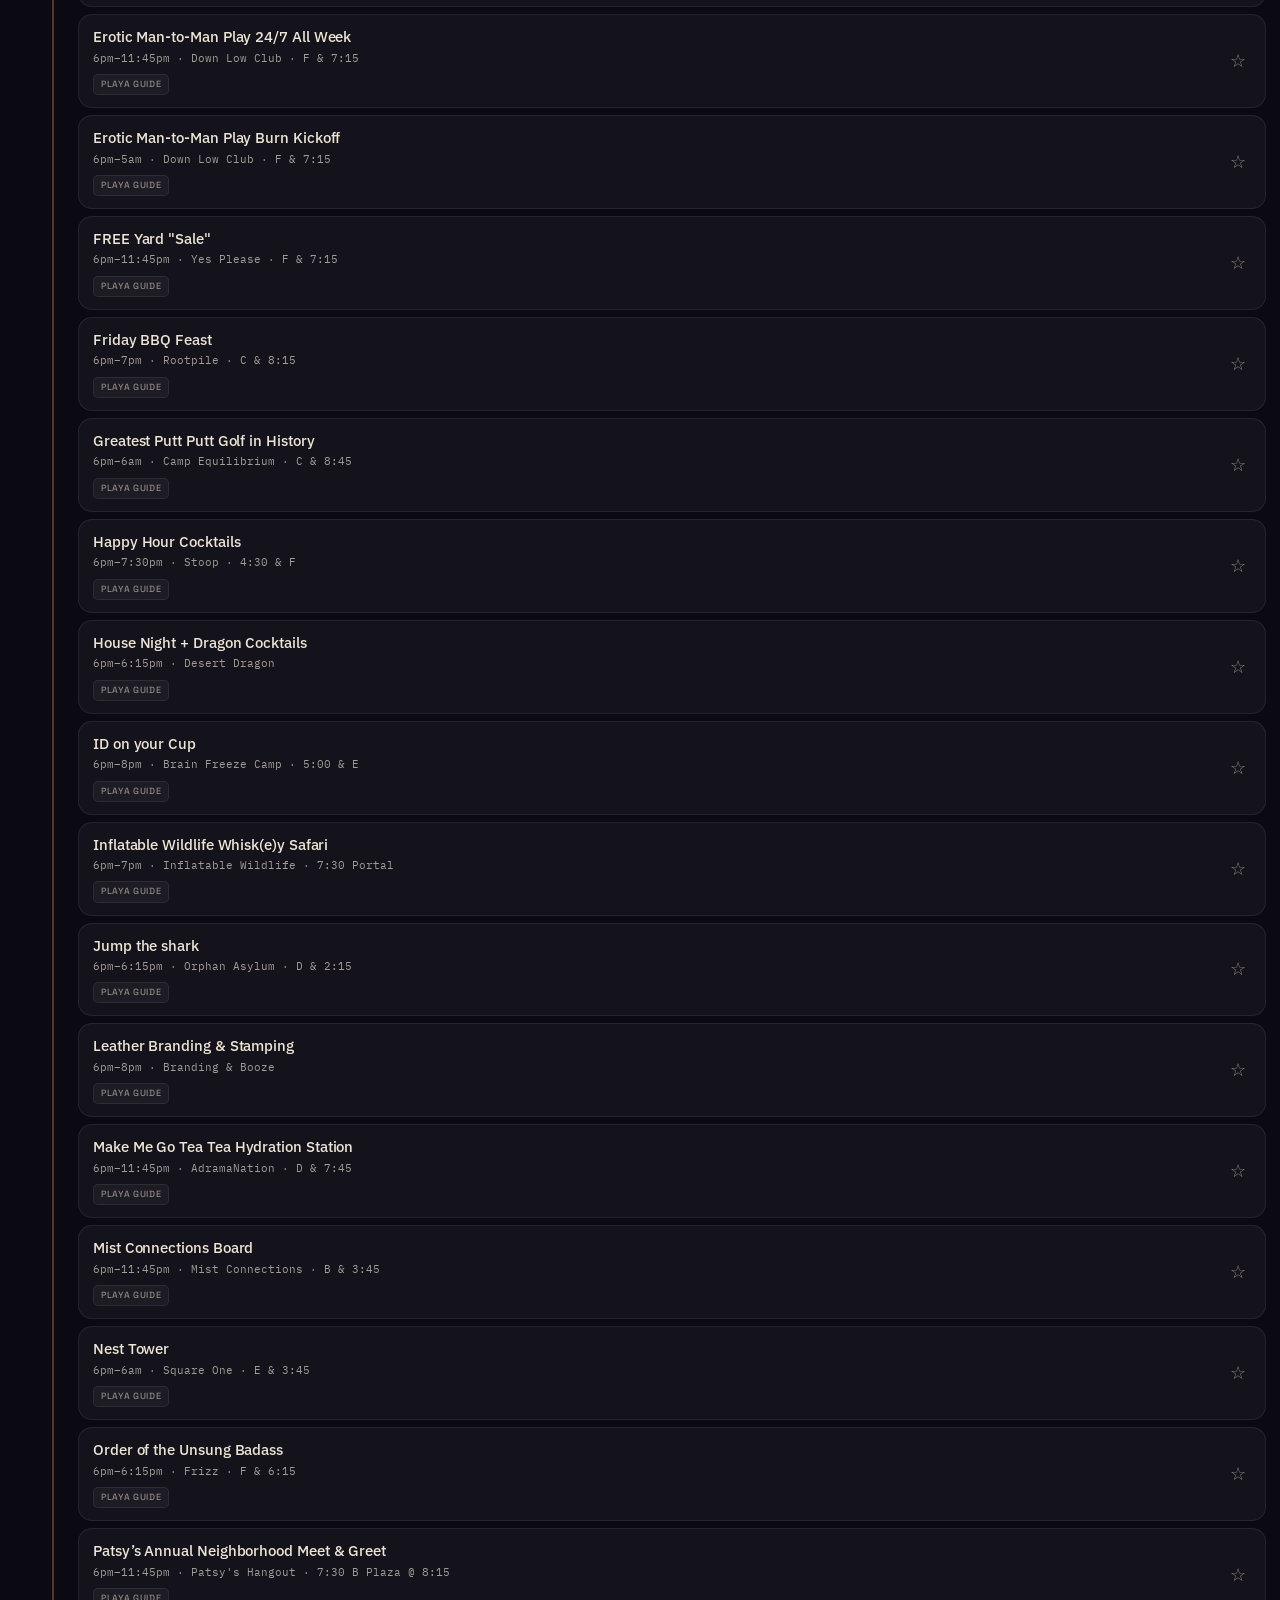
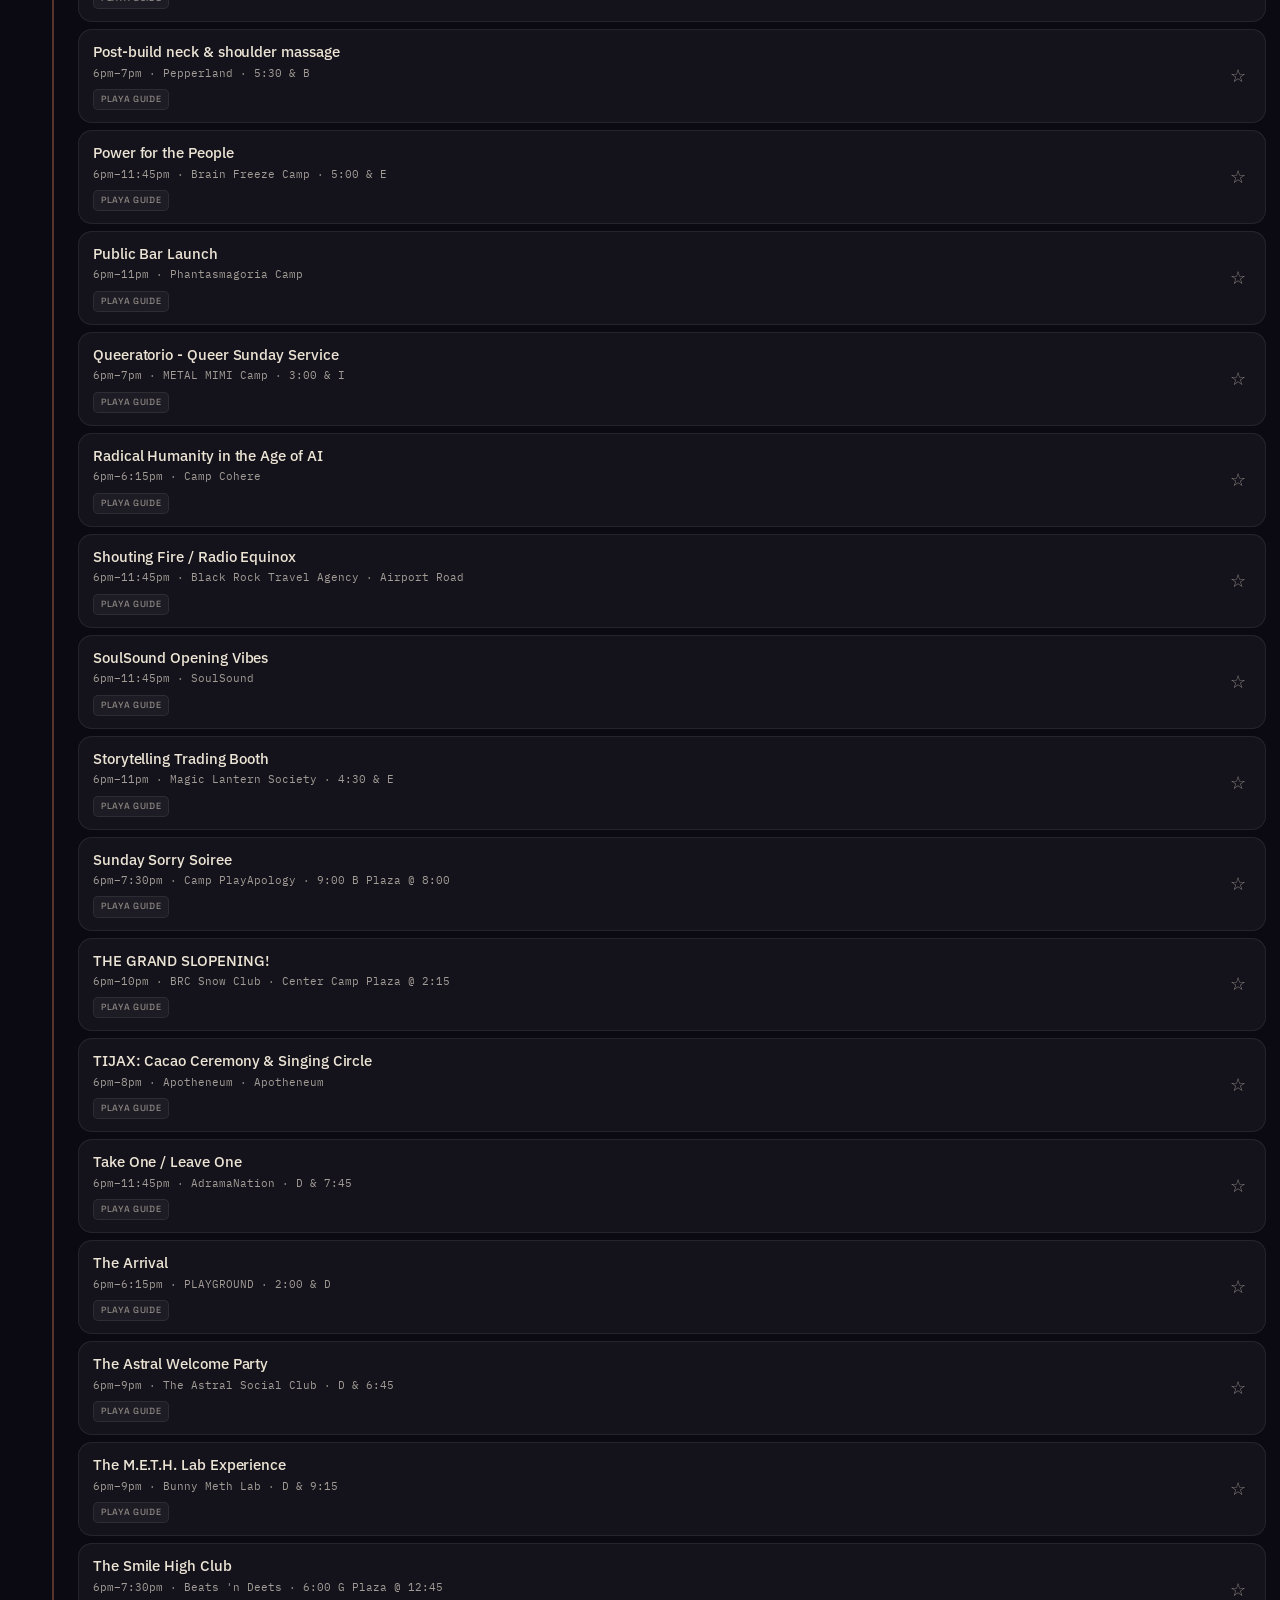
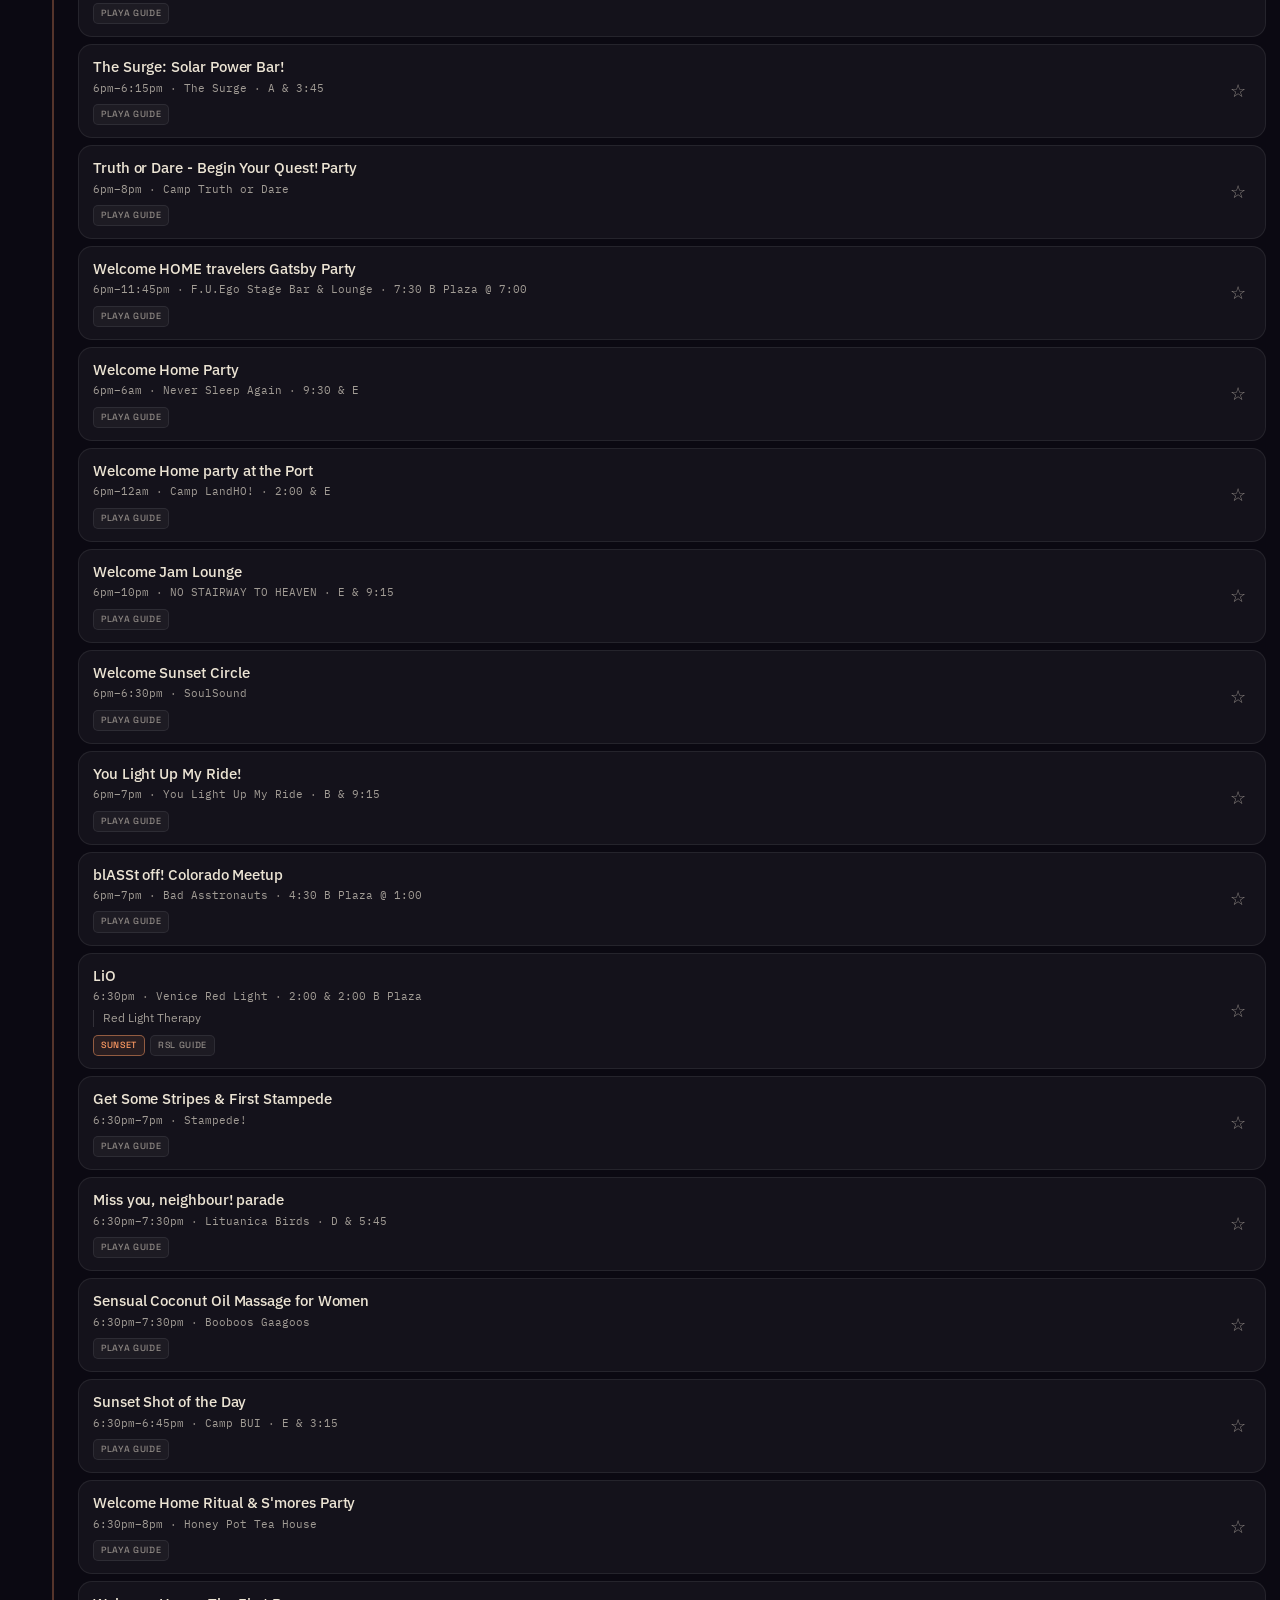
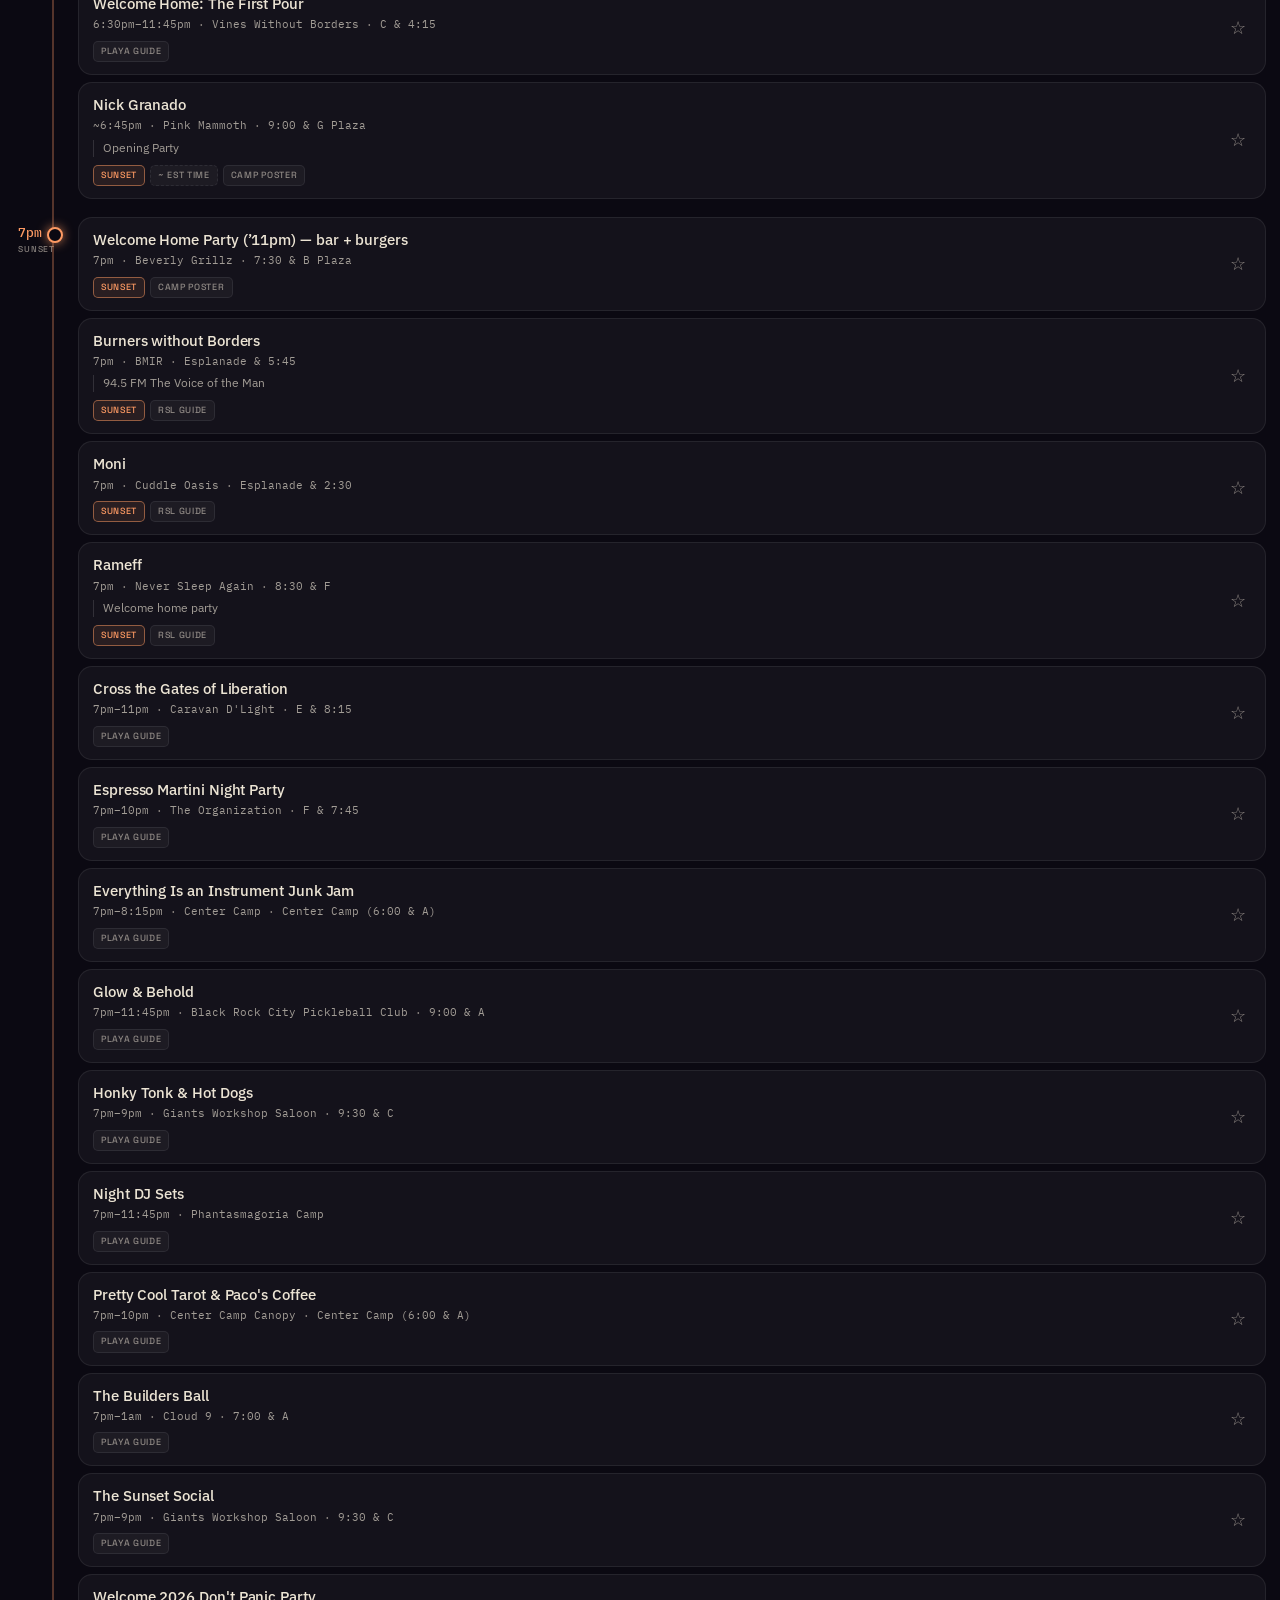
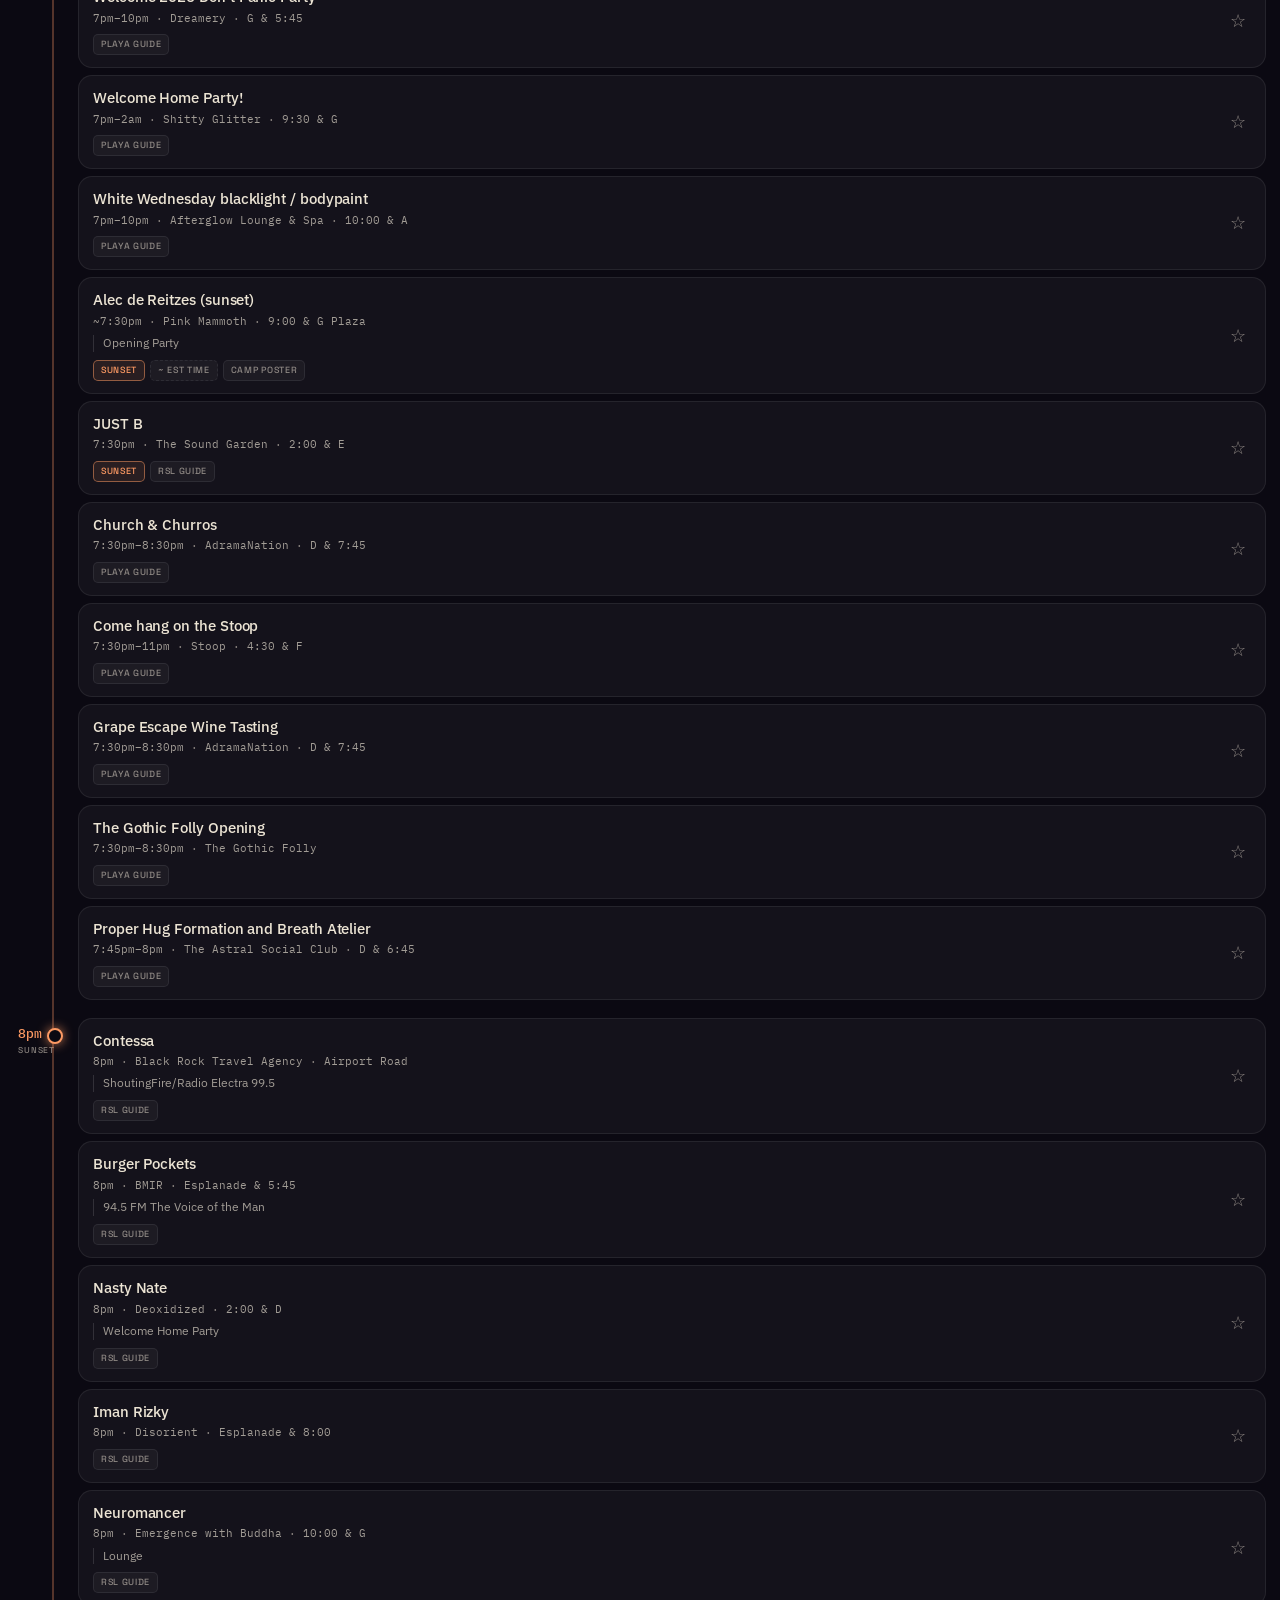
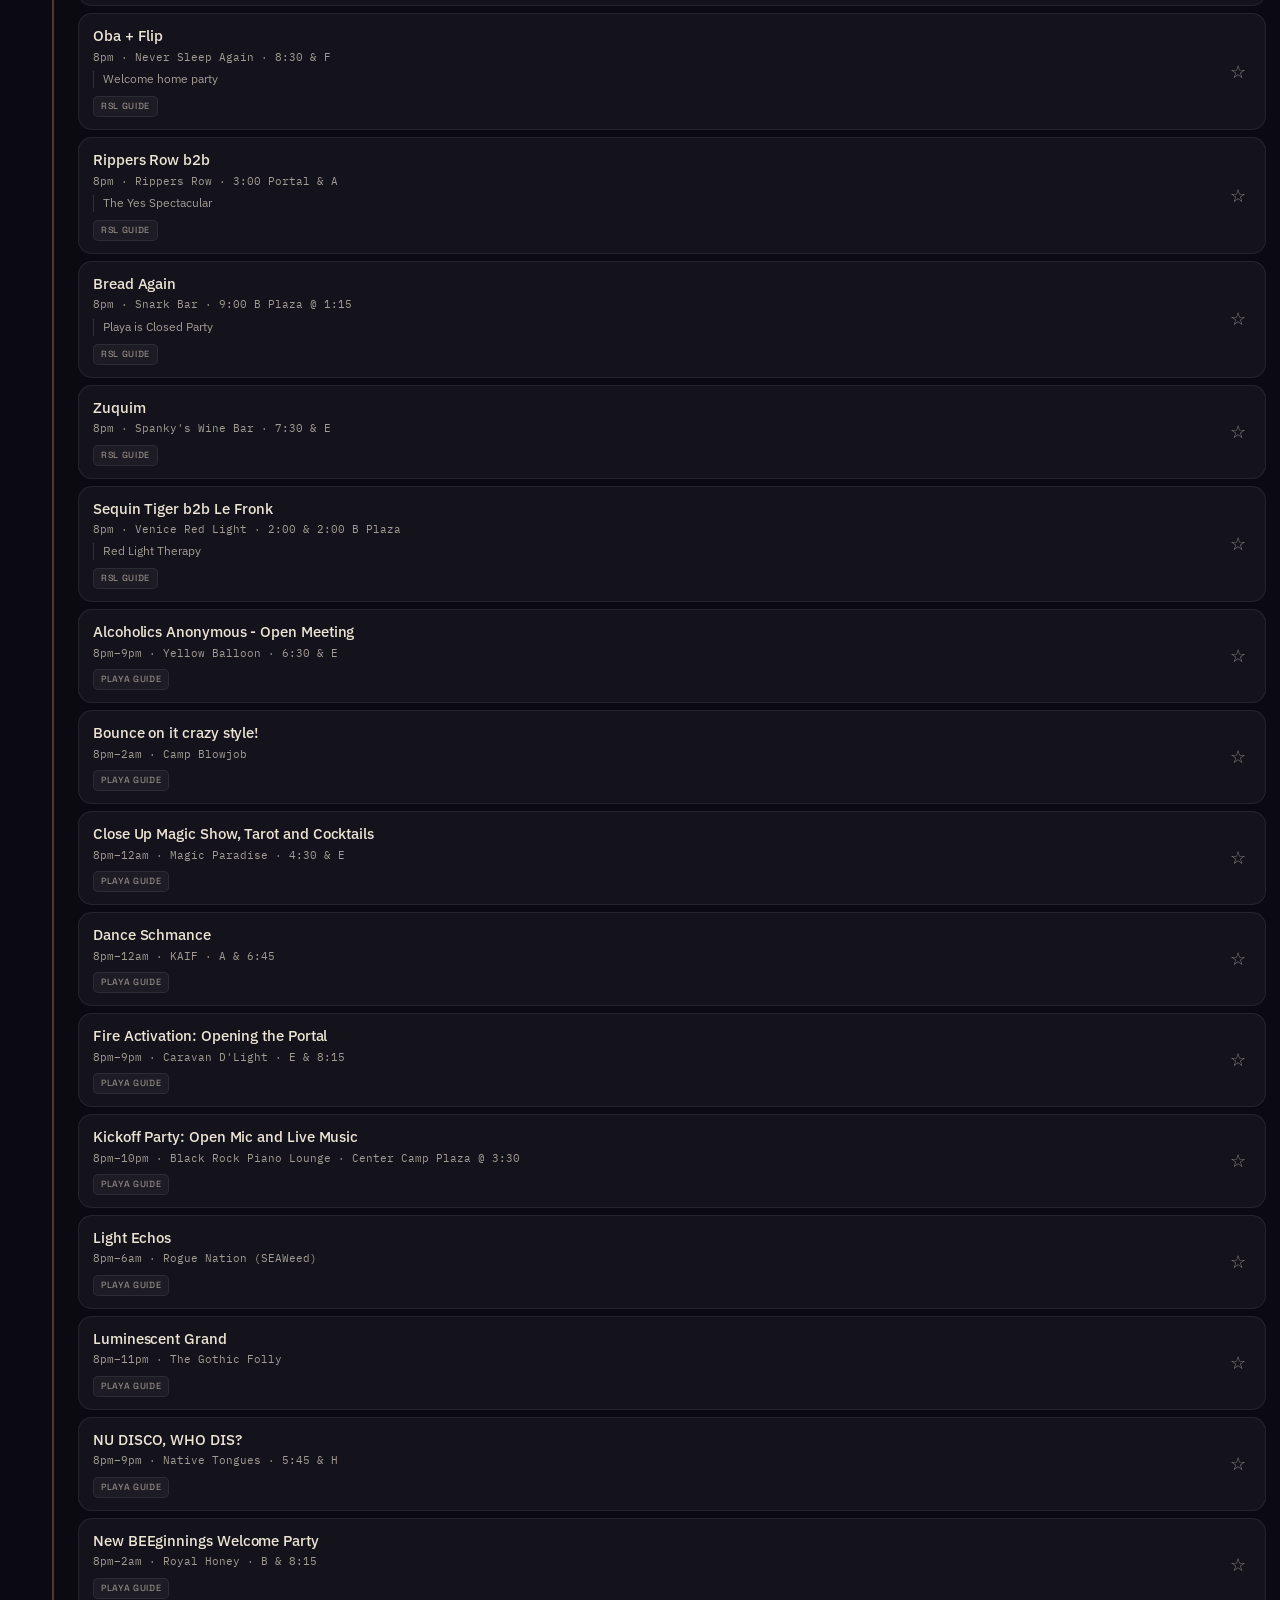
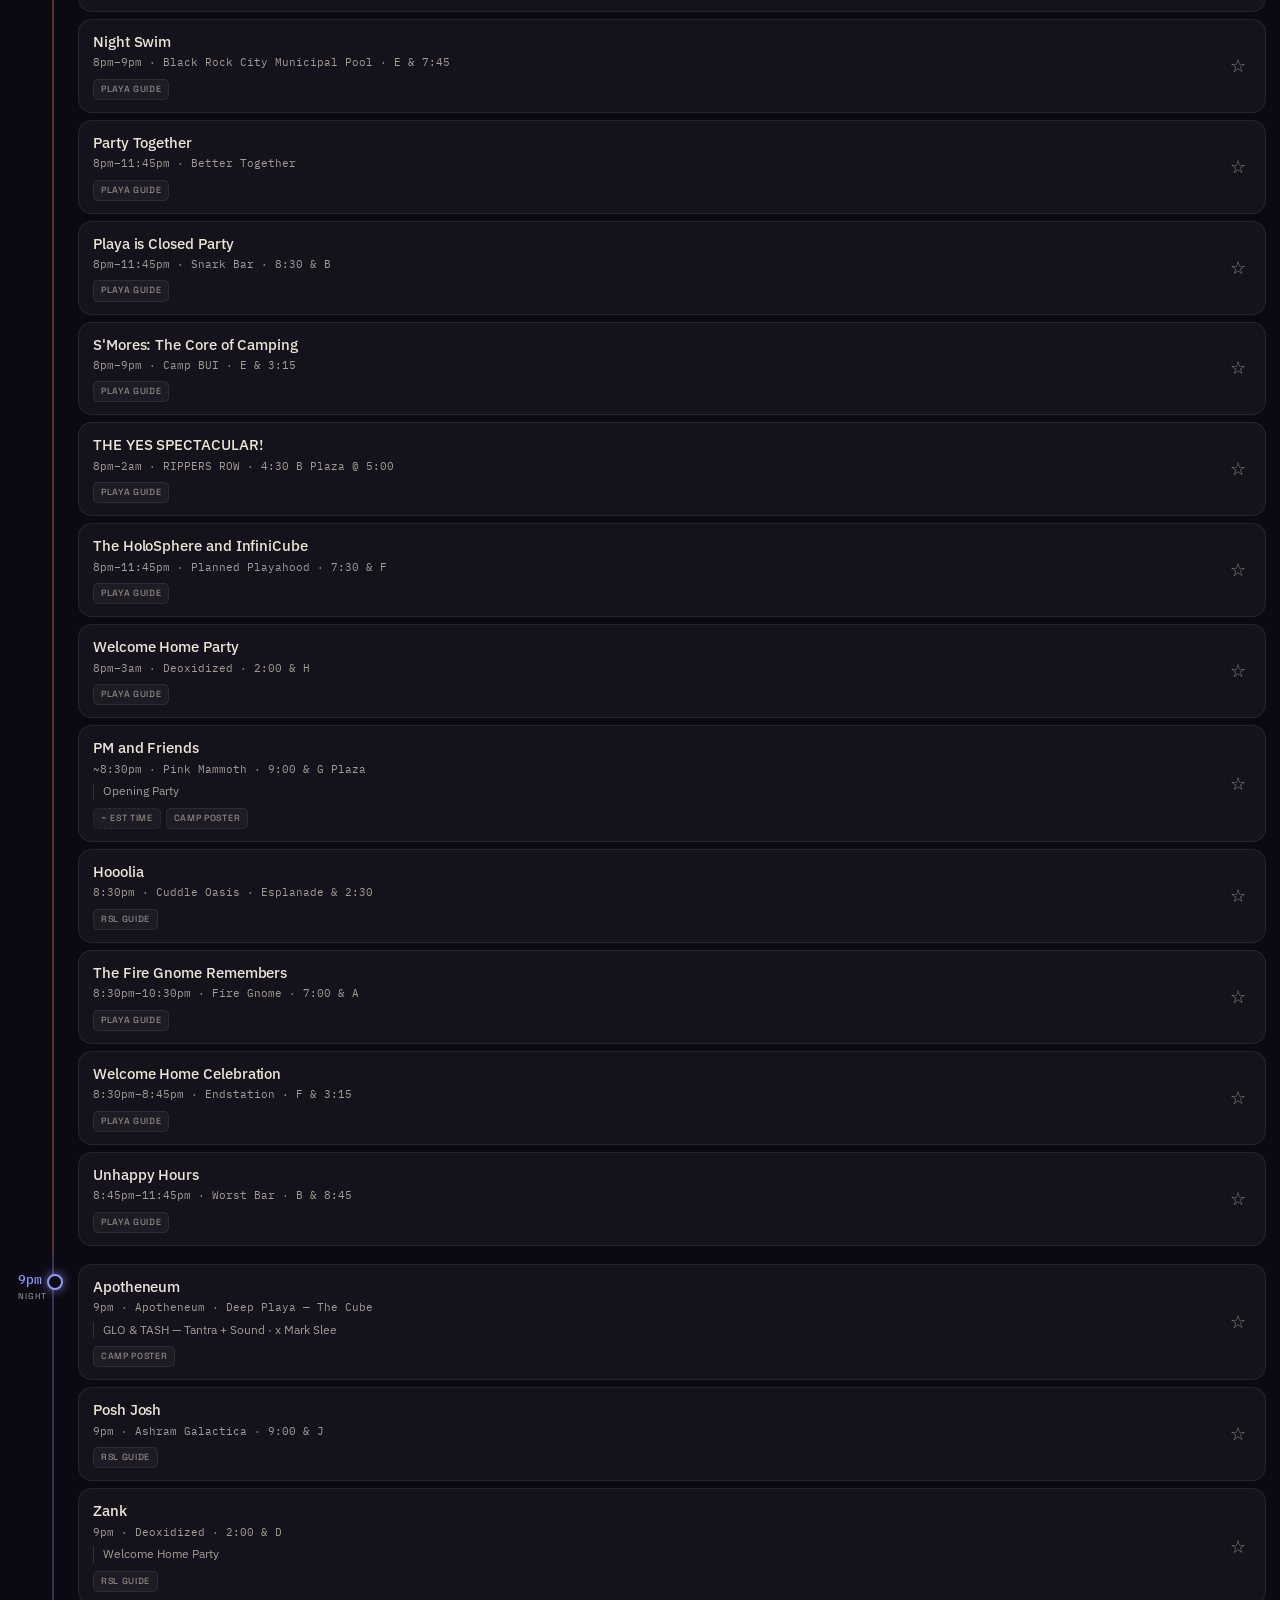
==== commit 3b7fb476: "Sunrise-anchored set estimates with end times; RY X; drop redundant Long Feng picks Co-Authored-By: " ====
--- a/index.html
+++ b/index.html
@@ -16,7 +16,7 @@
 <link rel="stylesheet" href="app.css">
 </head>
 <body>
-<div class="built">Updated Aug 29, 2026 - 12:41 PM</div>
+<div class="built">Updated Aug 29, 2026 - 12:50 PM</div>
 
 <div class="rail" id="rail" role="tablist" aria-label="Nights"></div>
 <div class="tools" id="tools"></div>
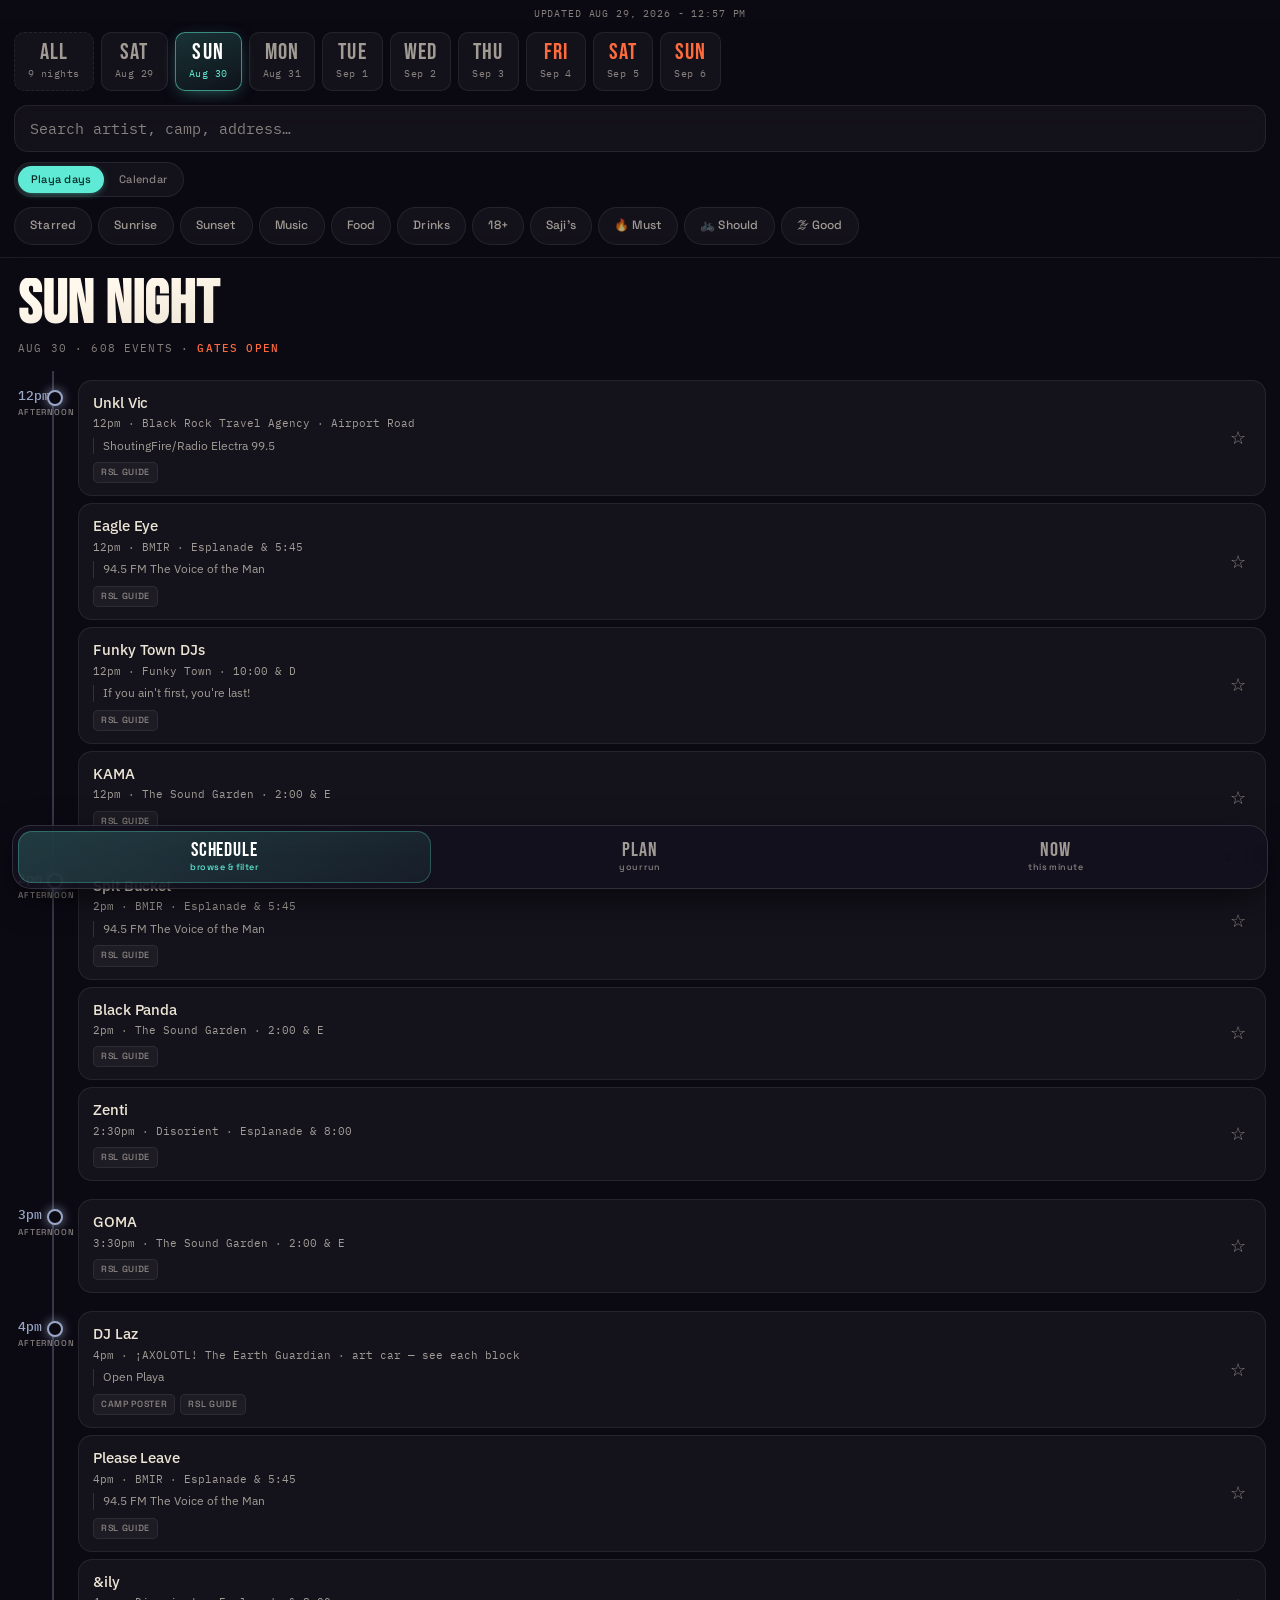
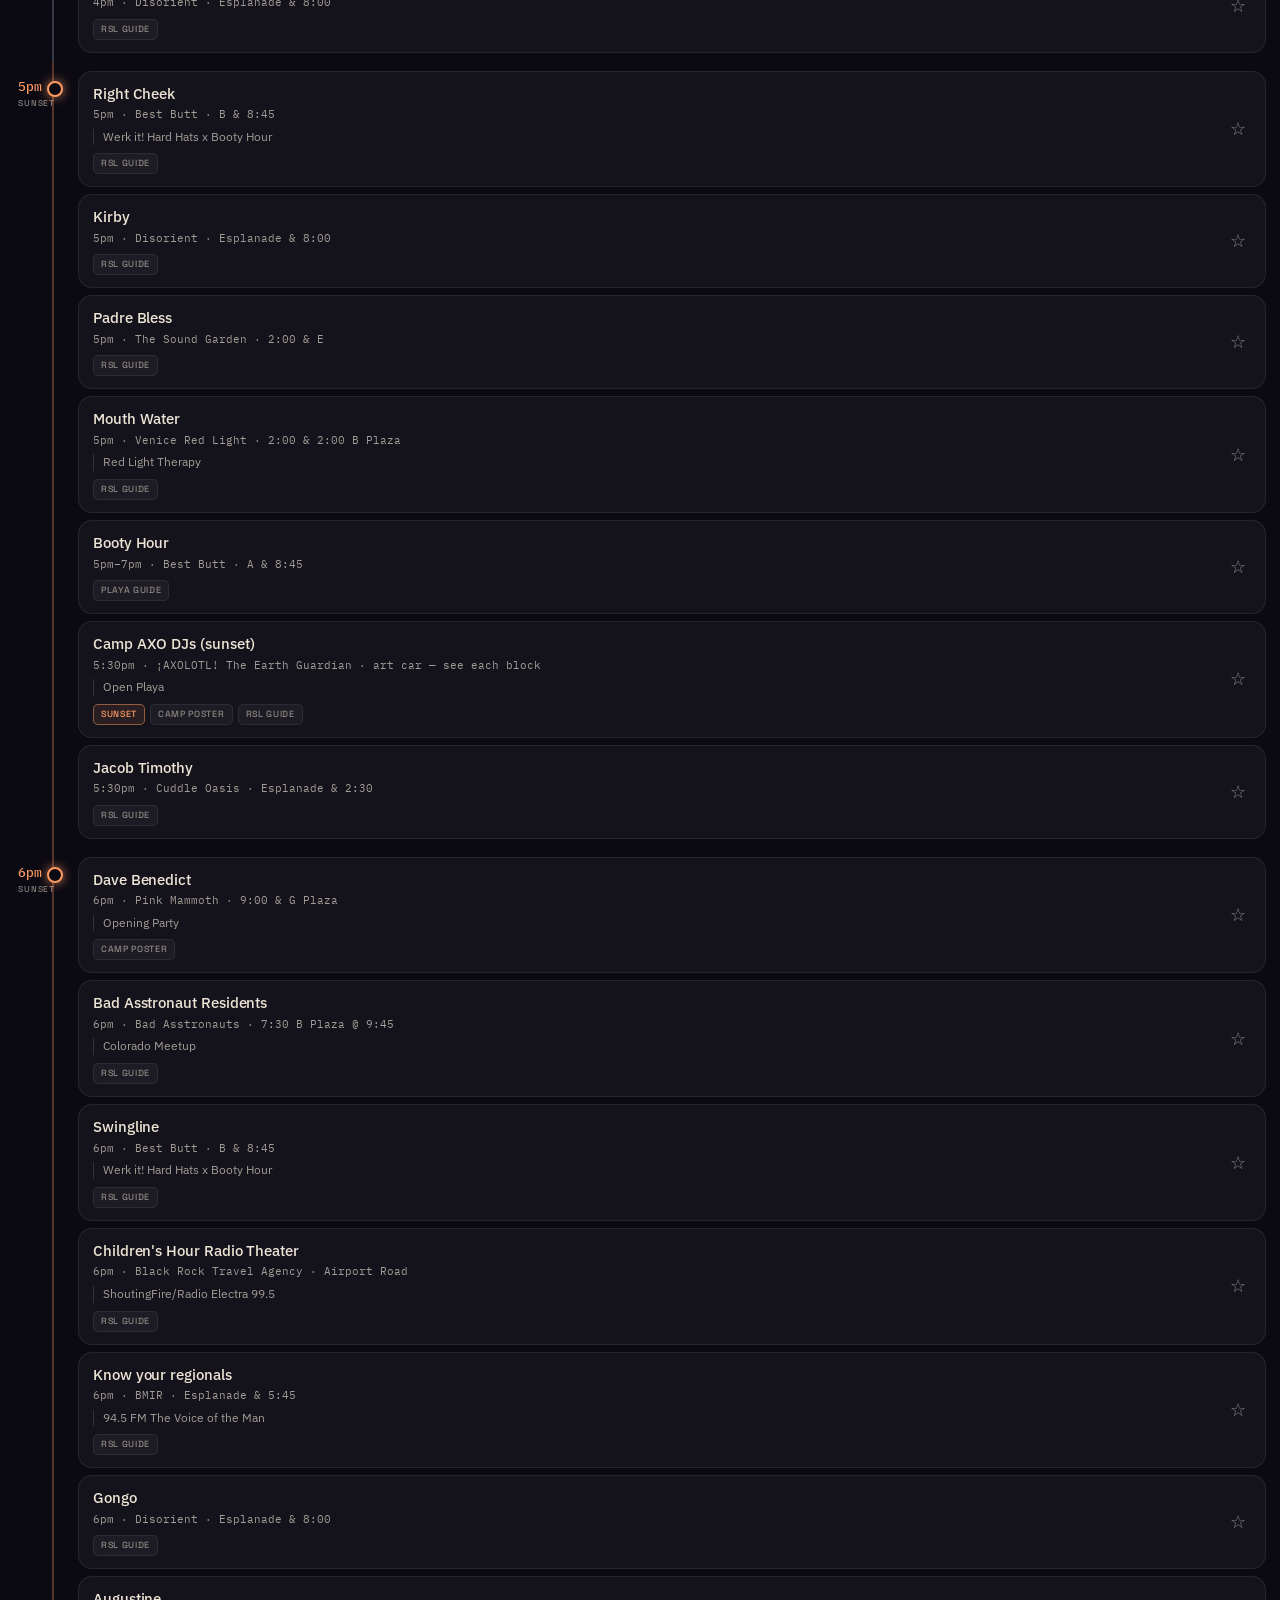
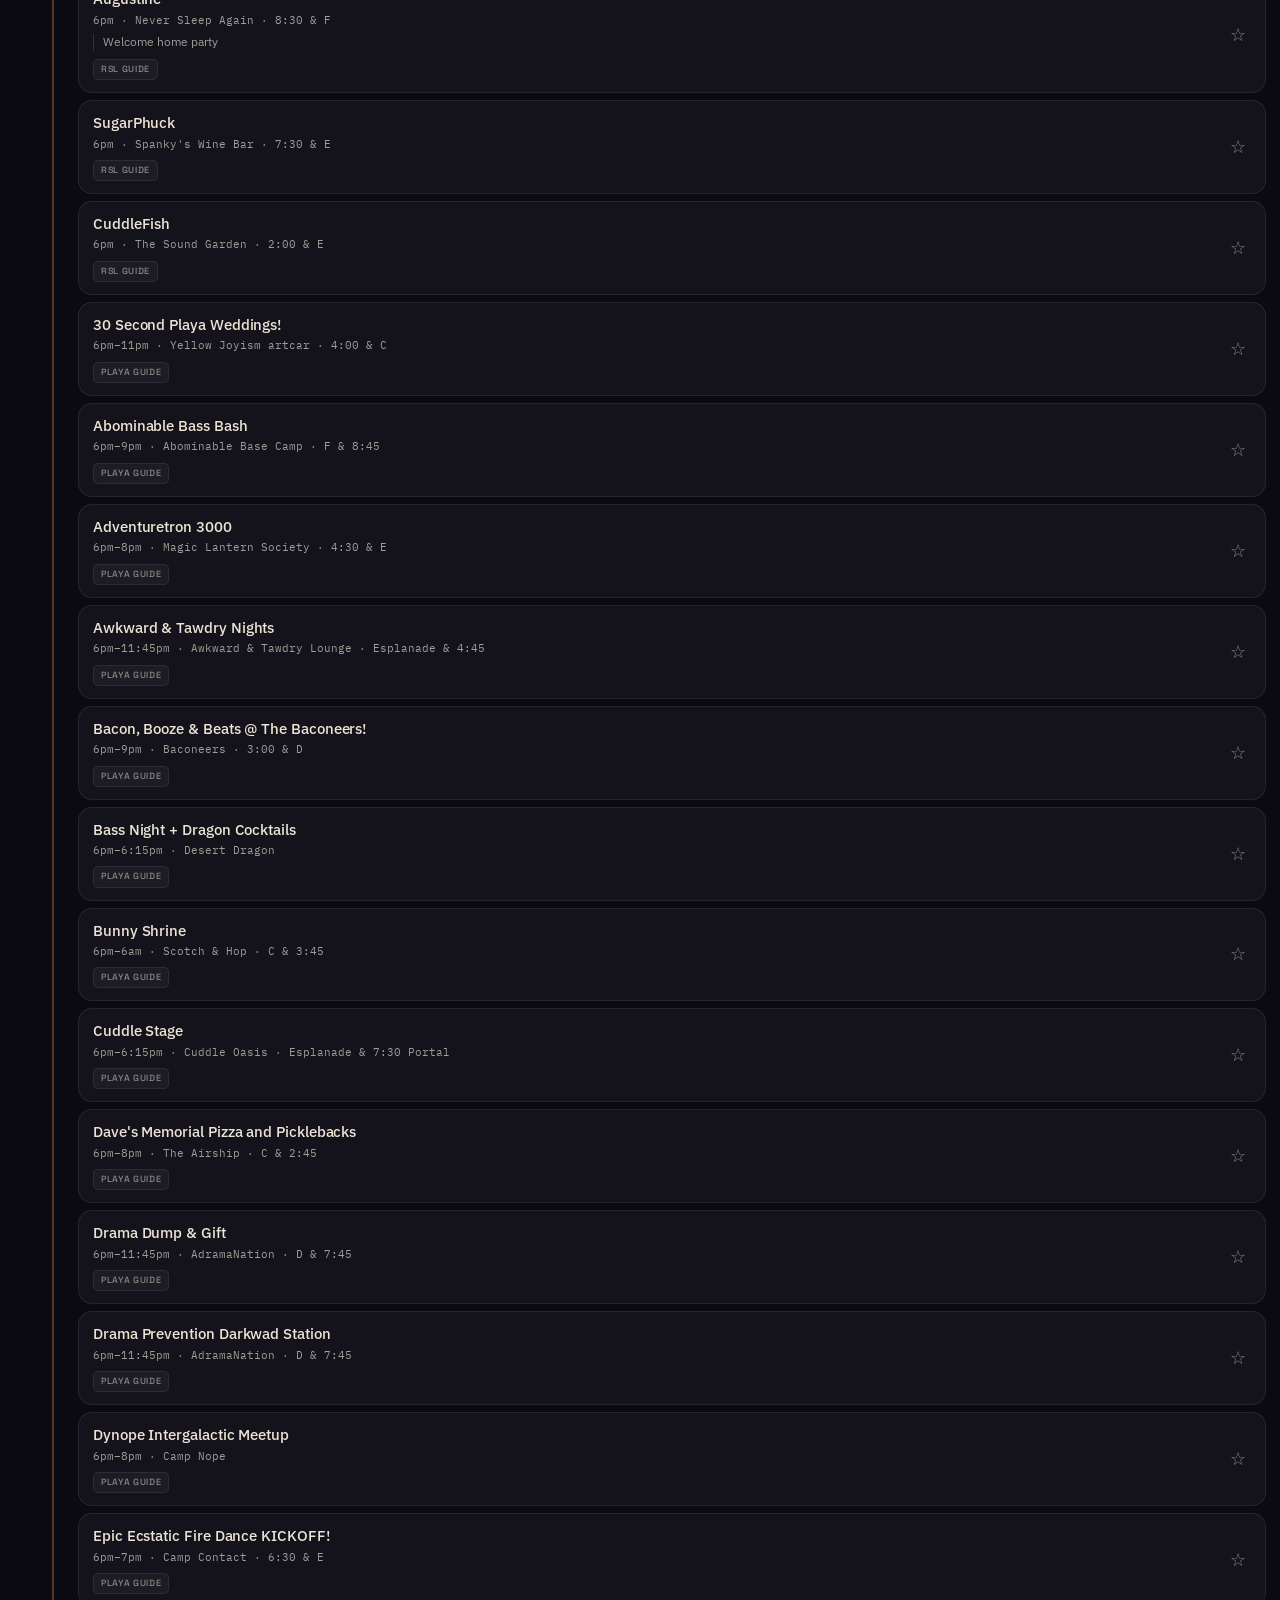
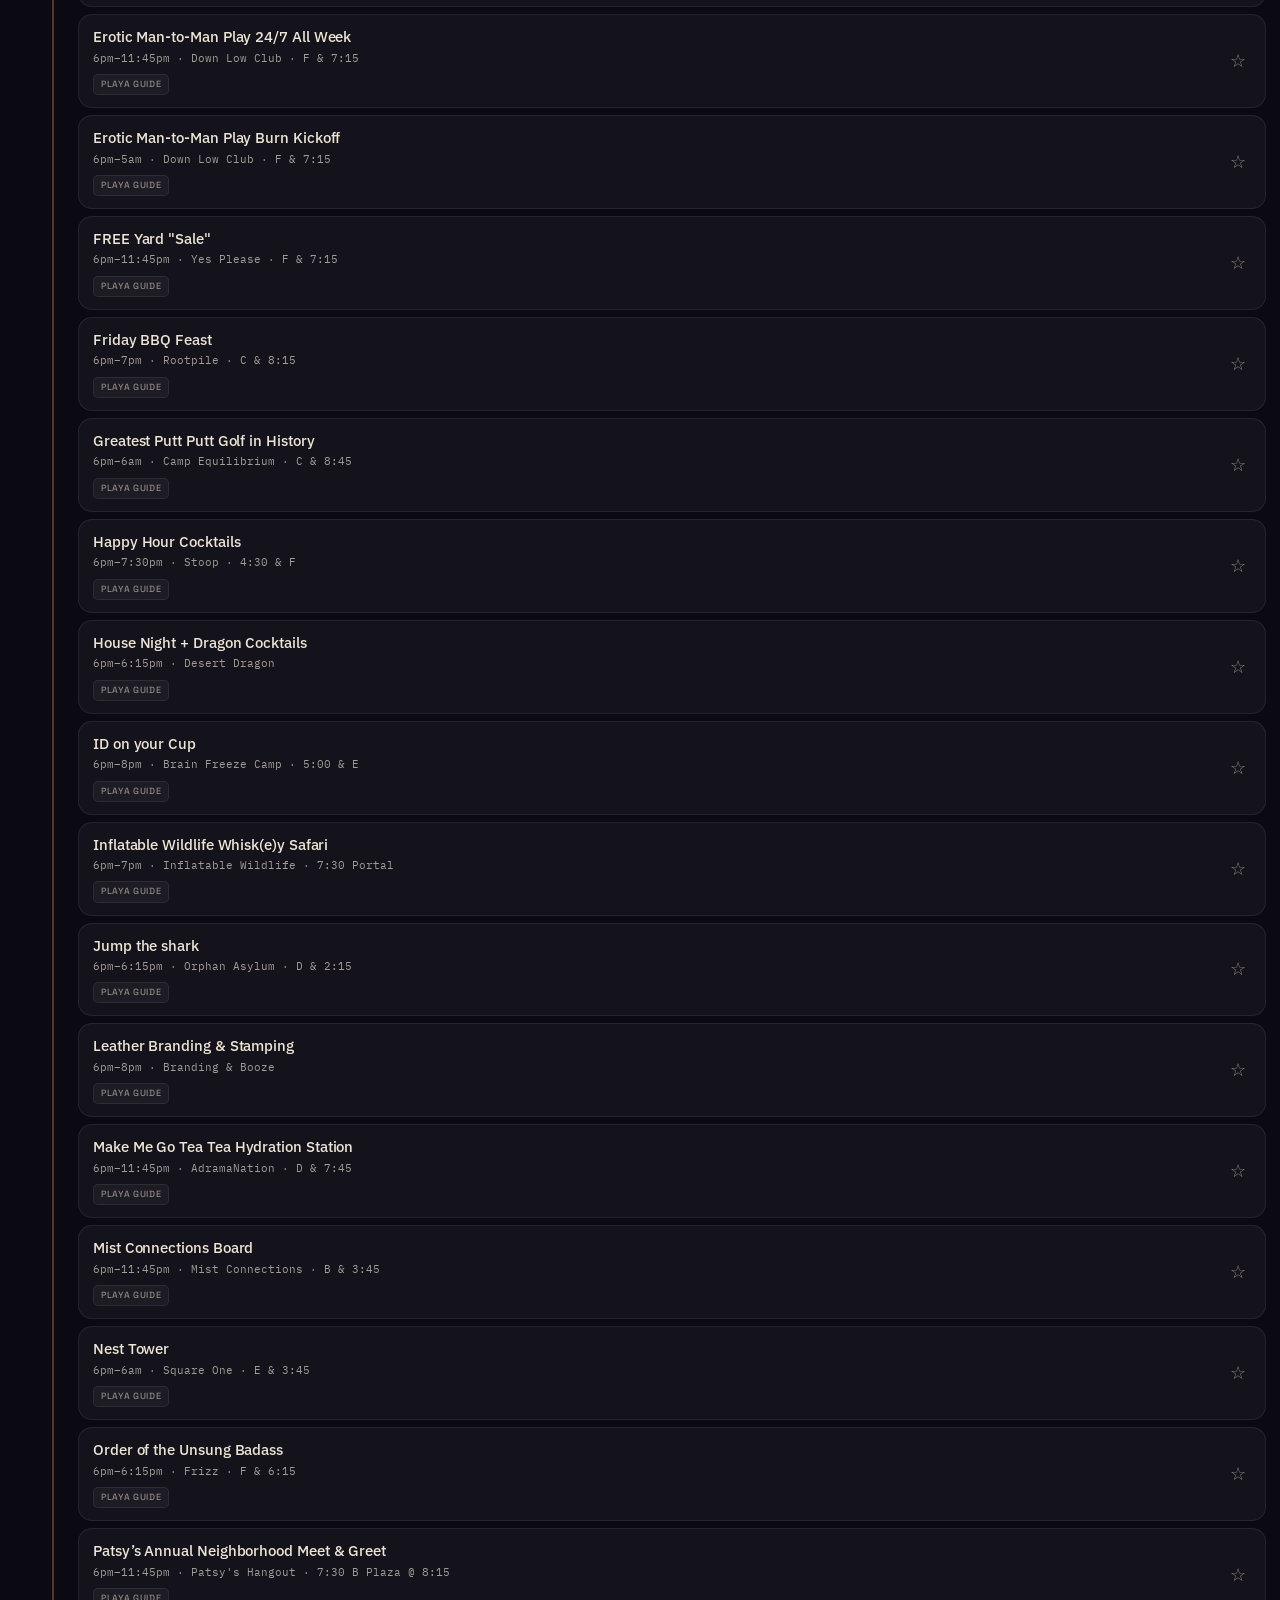
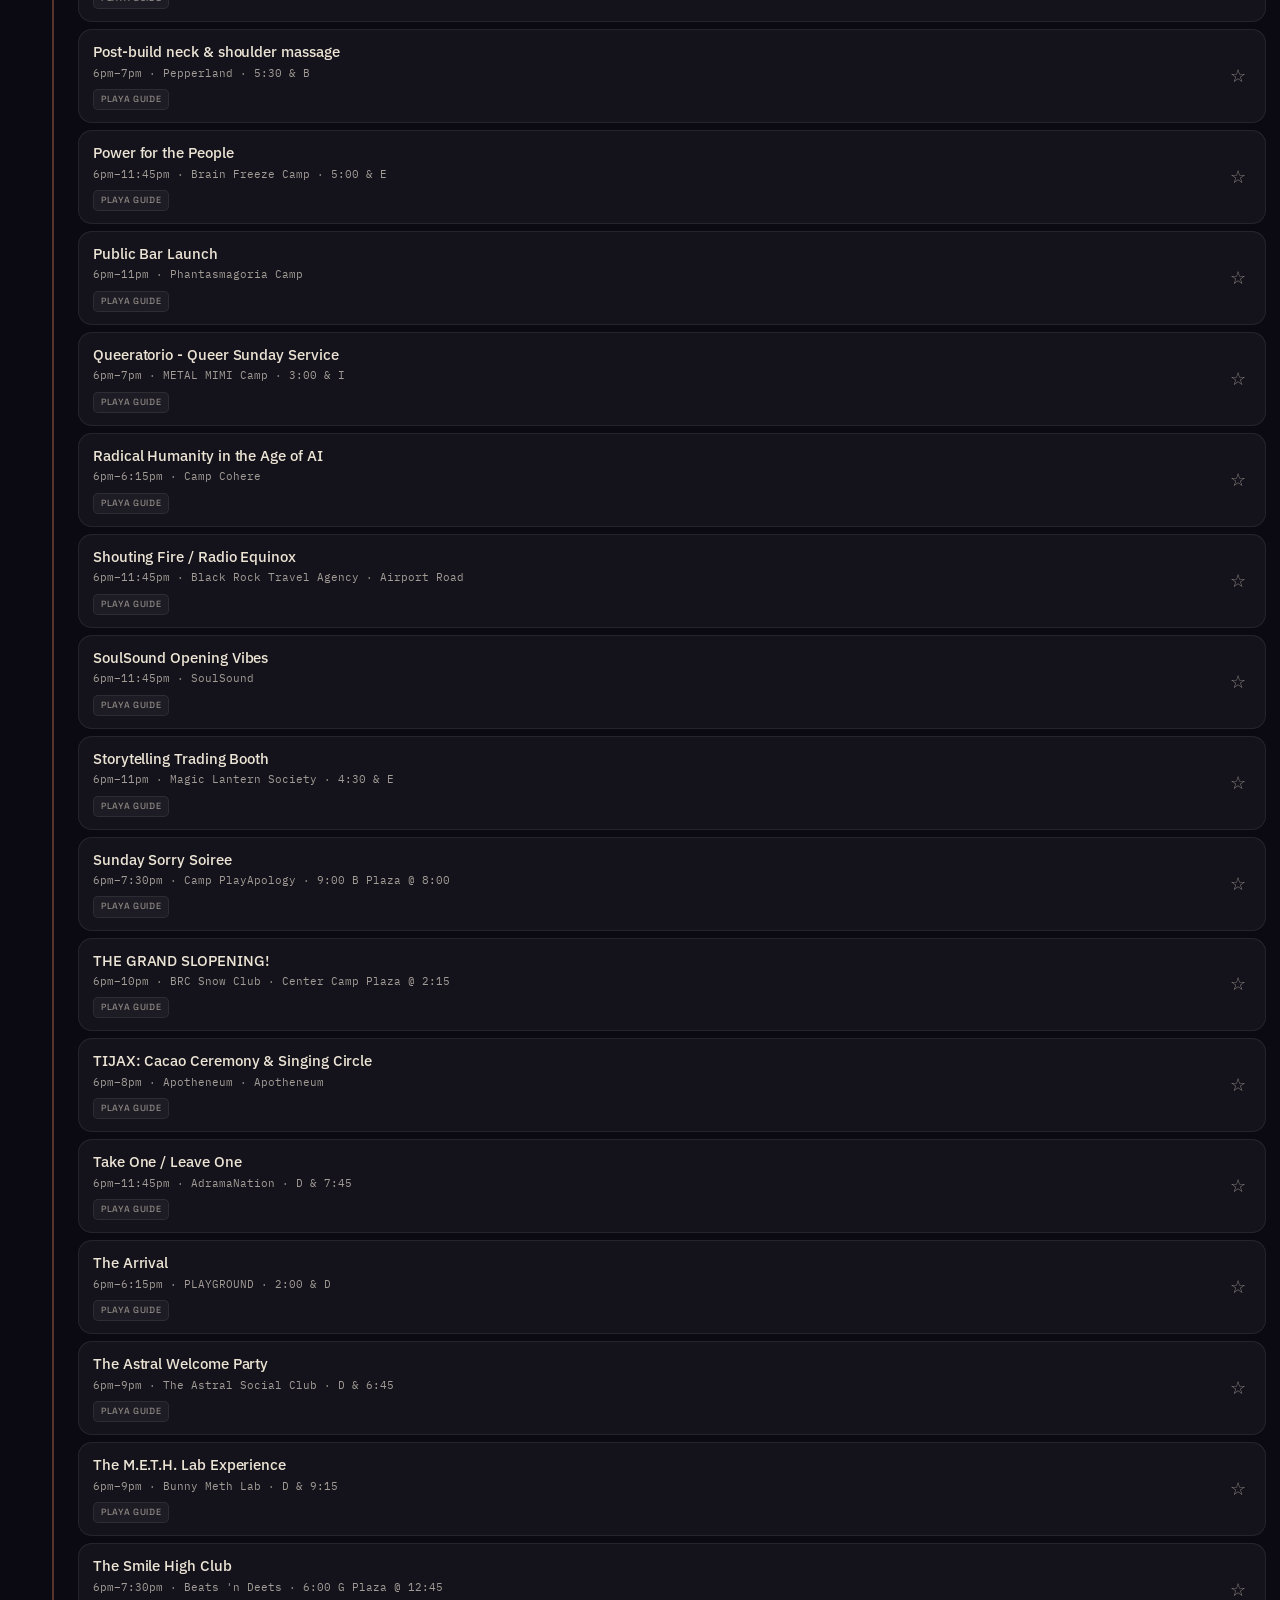
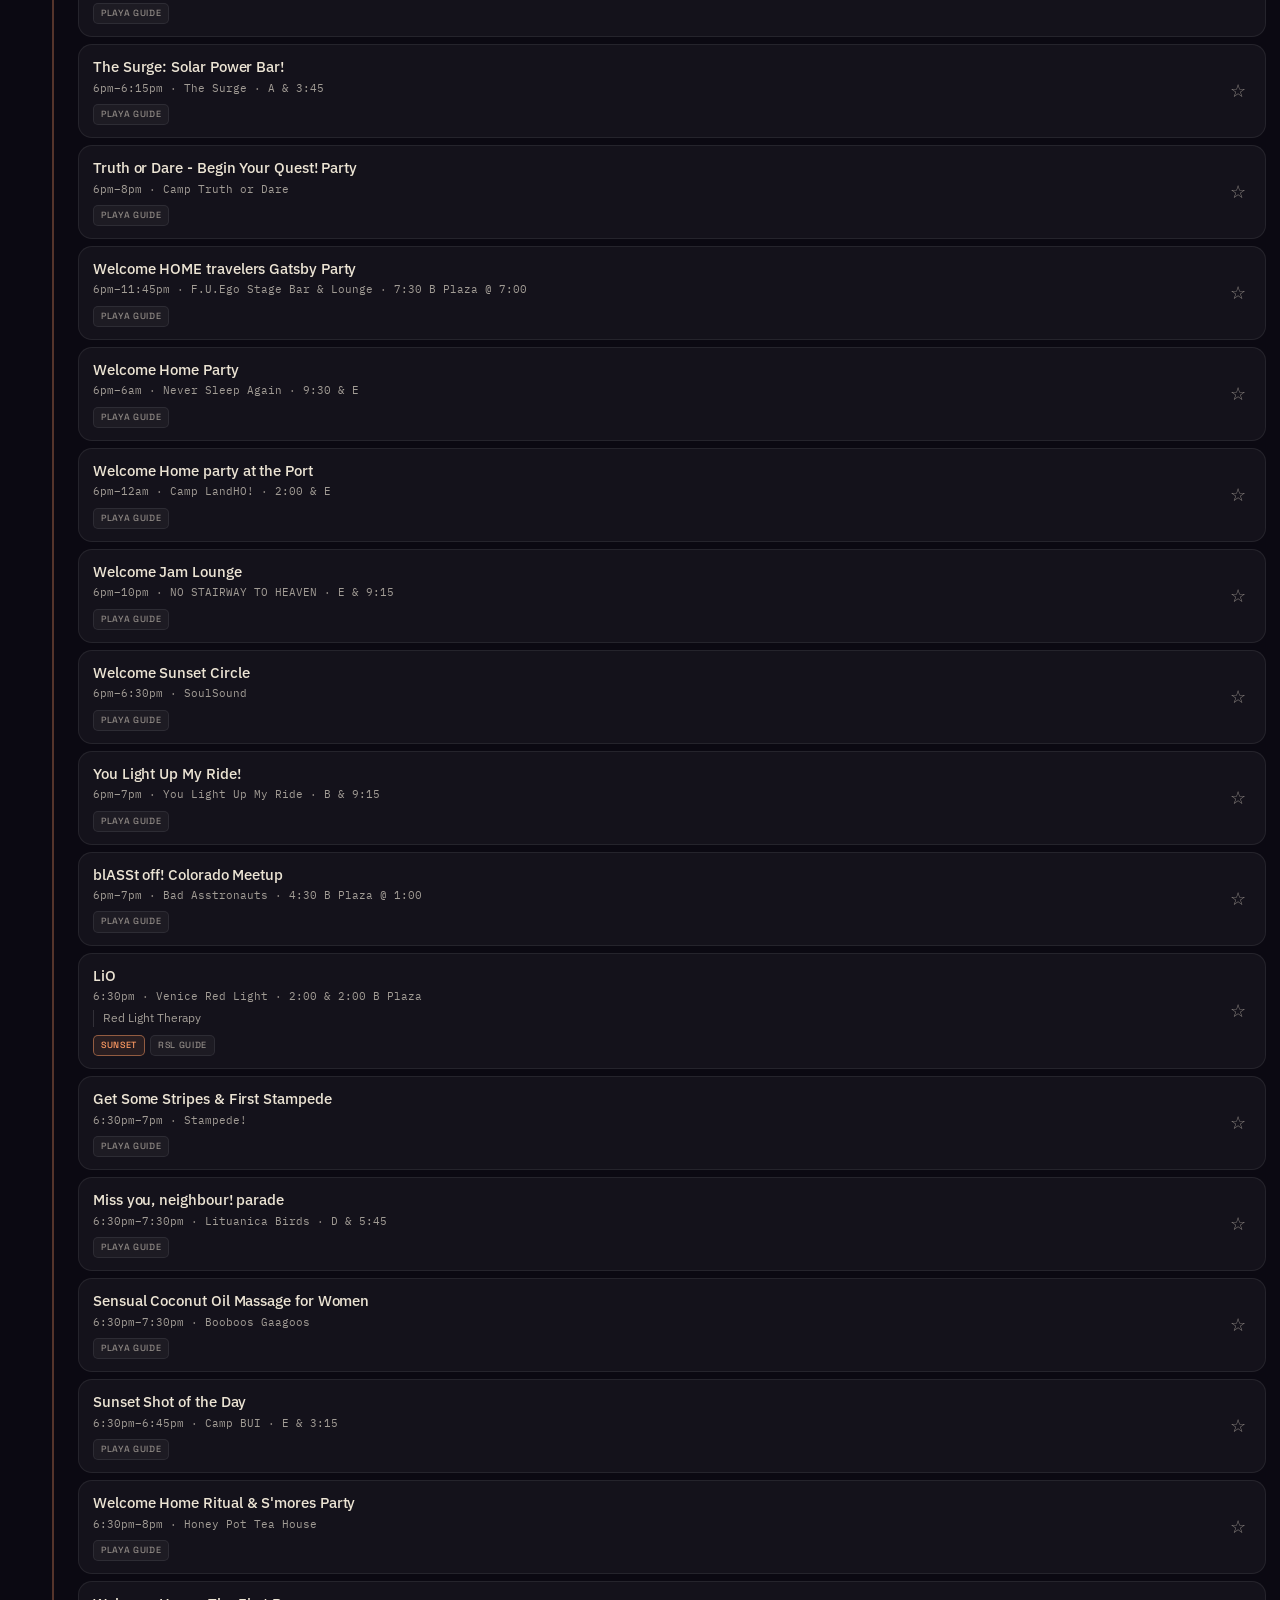
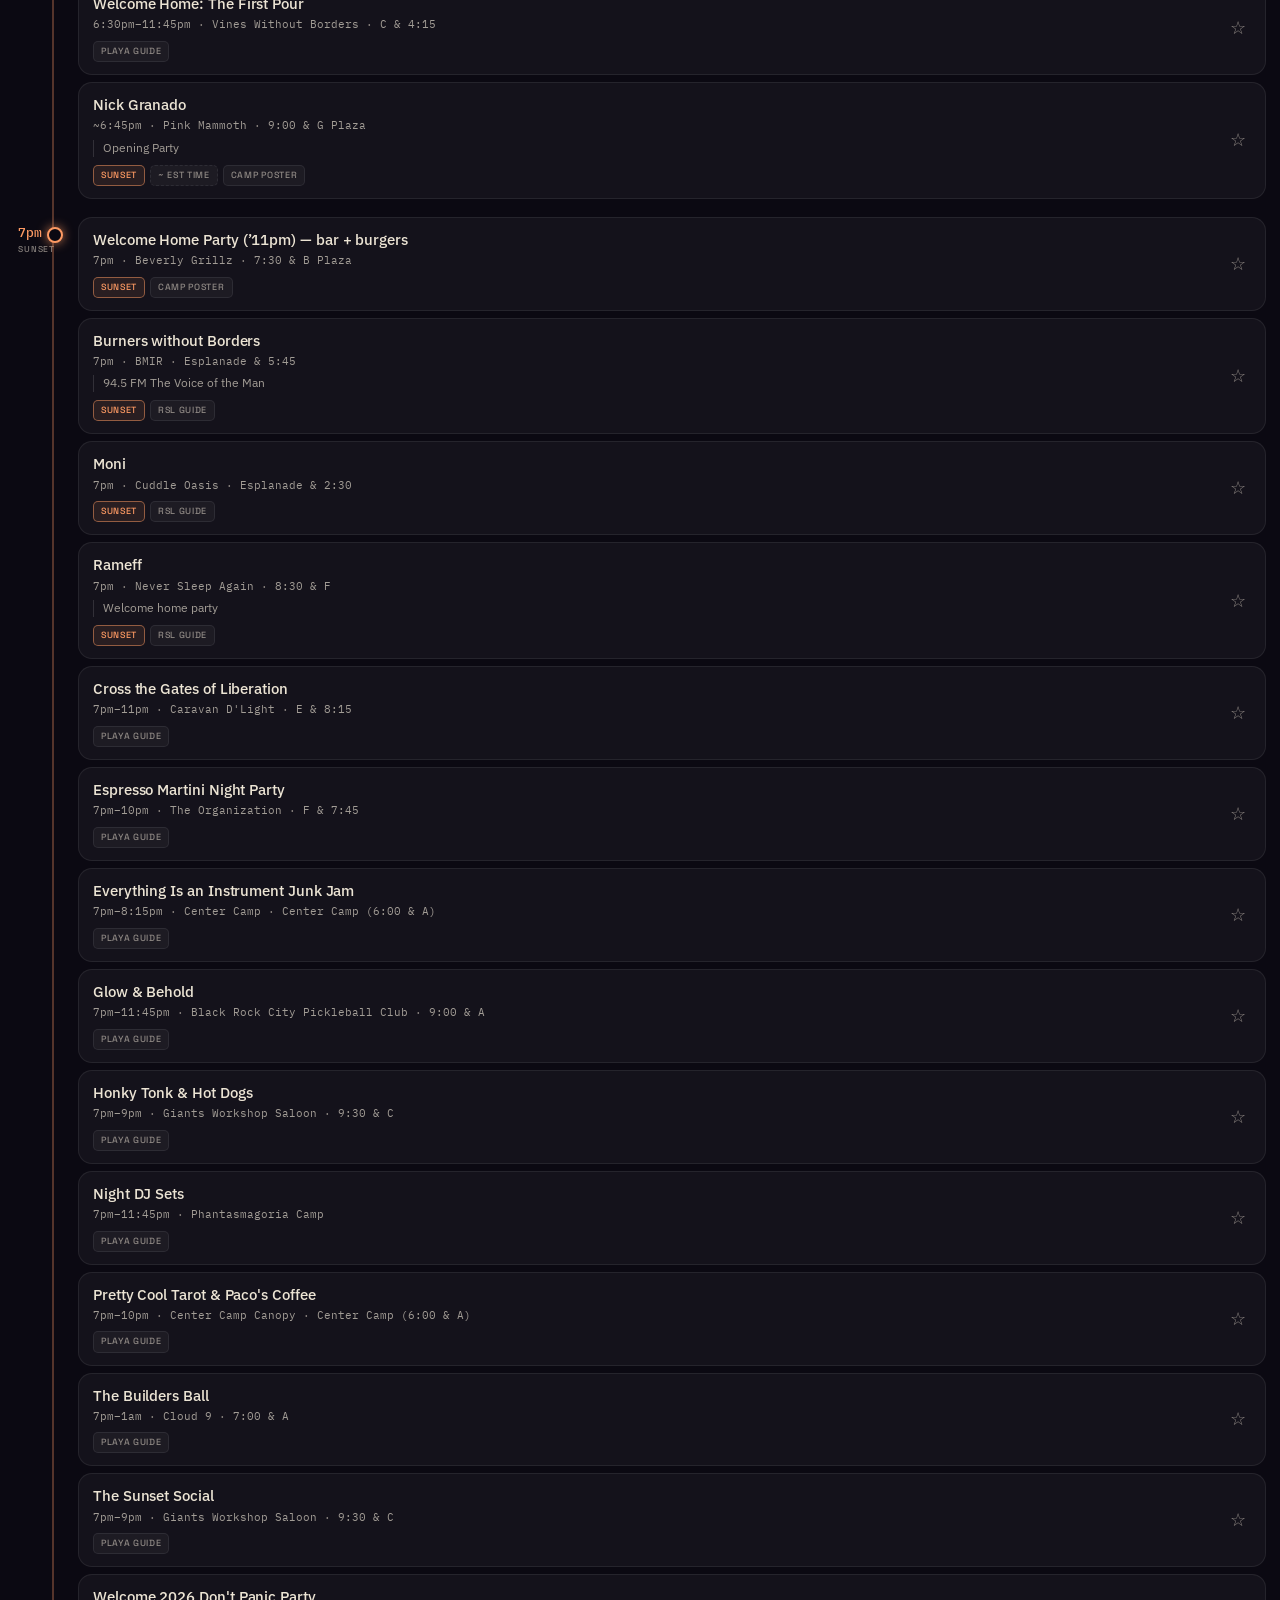
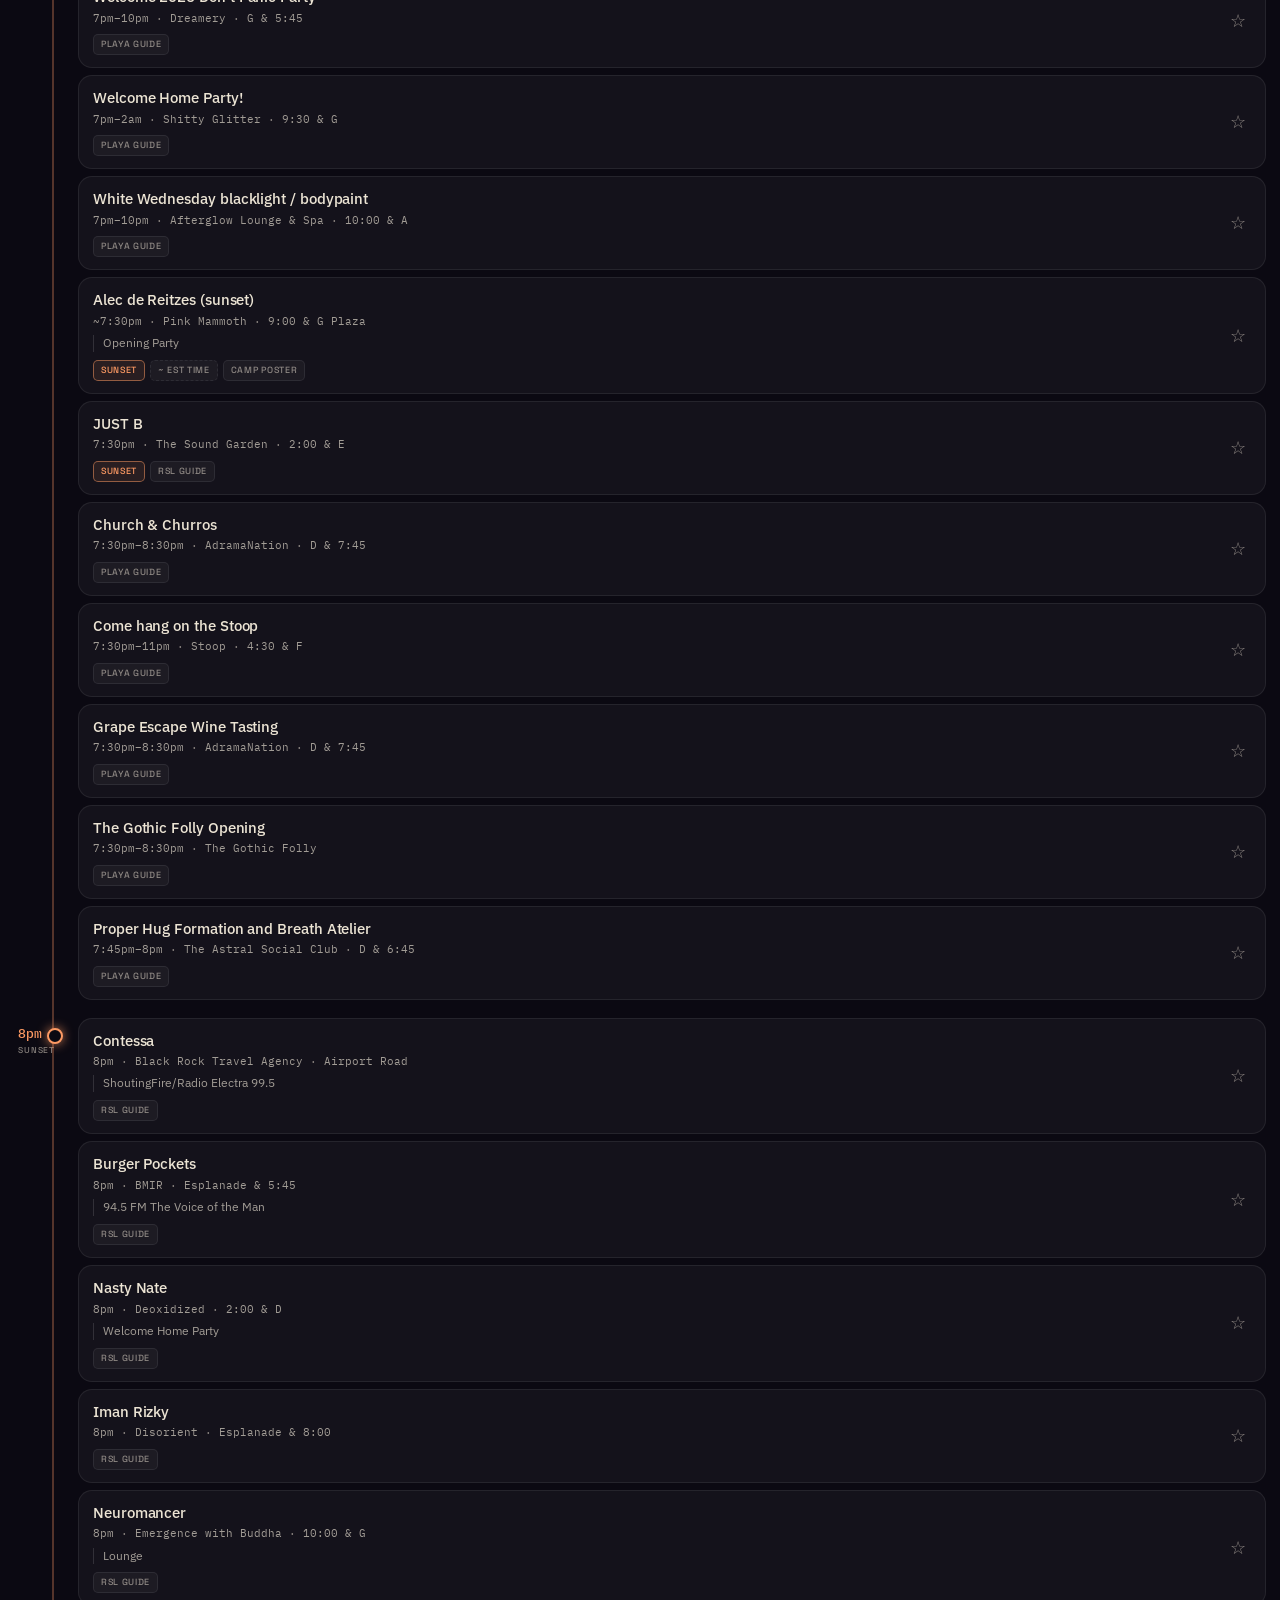
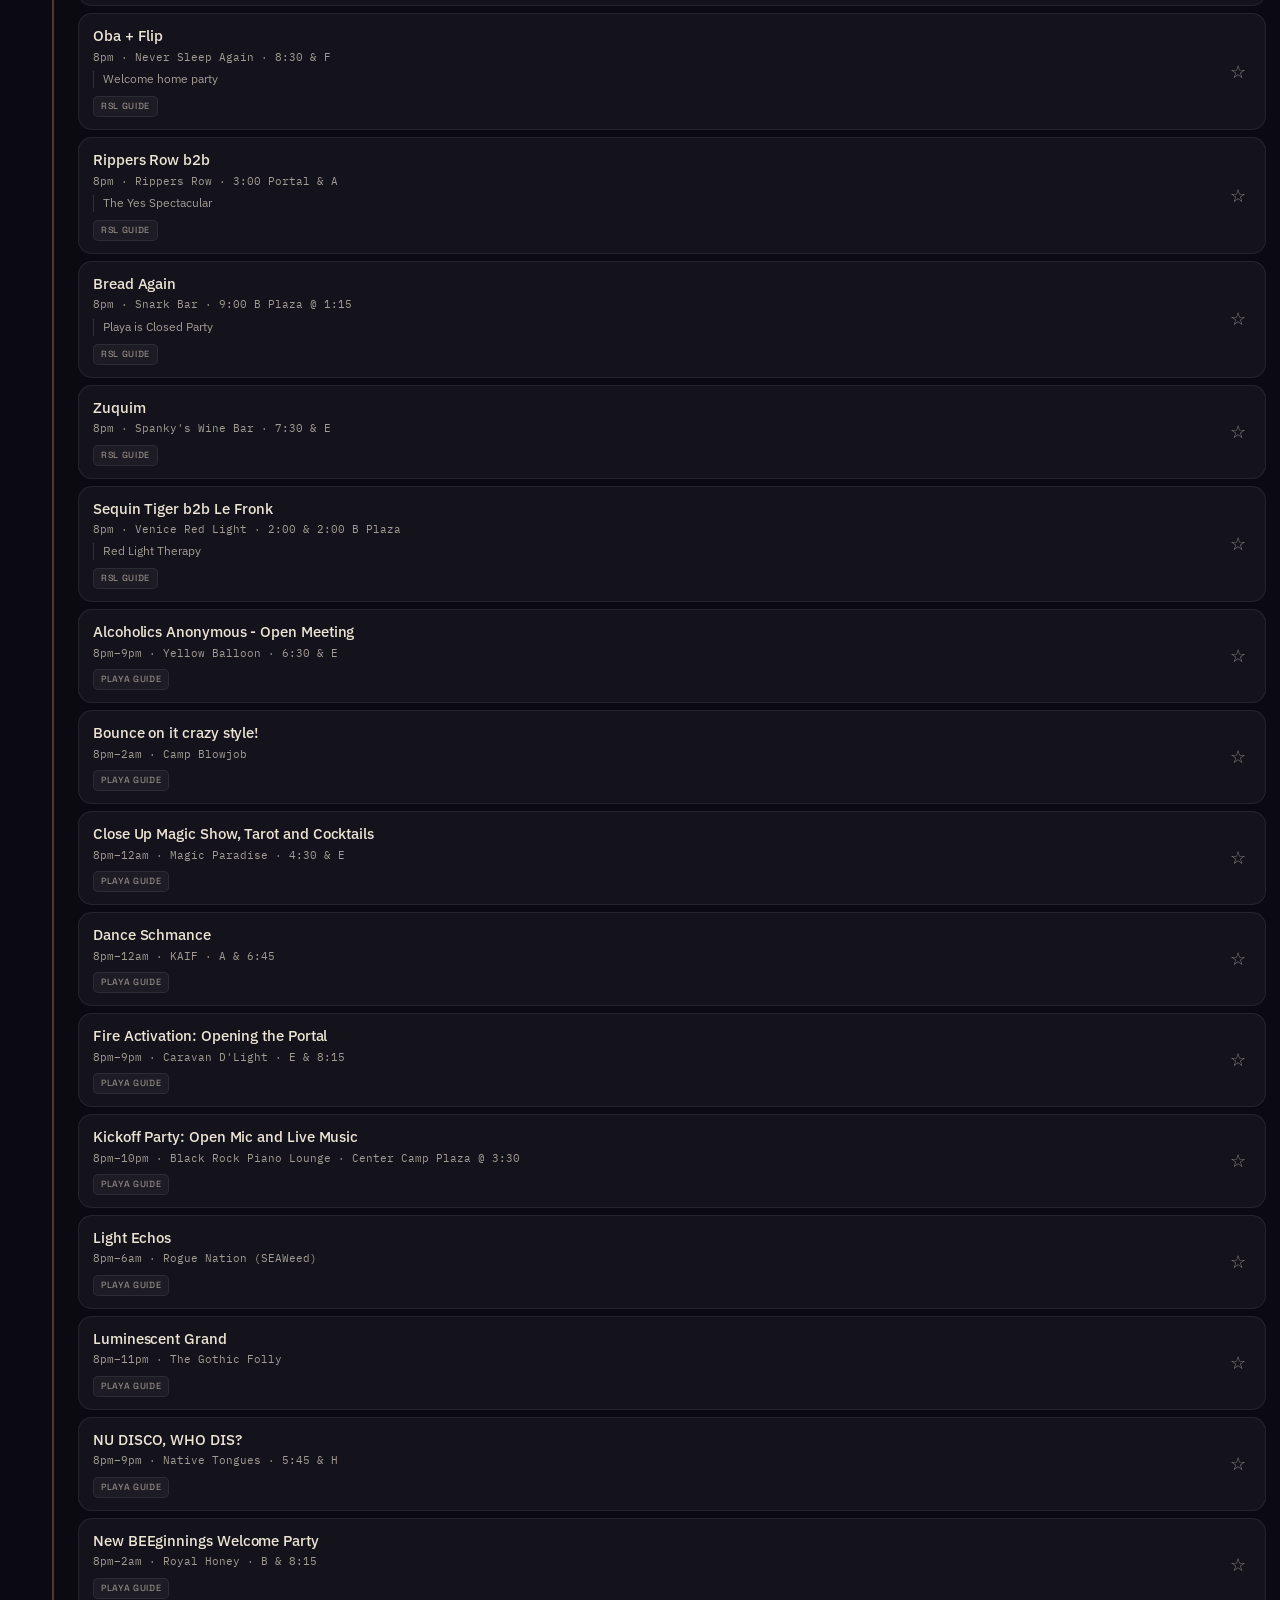
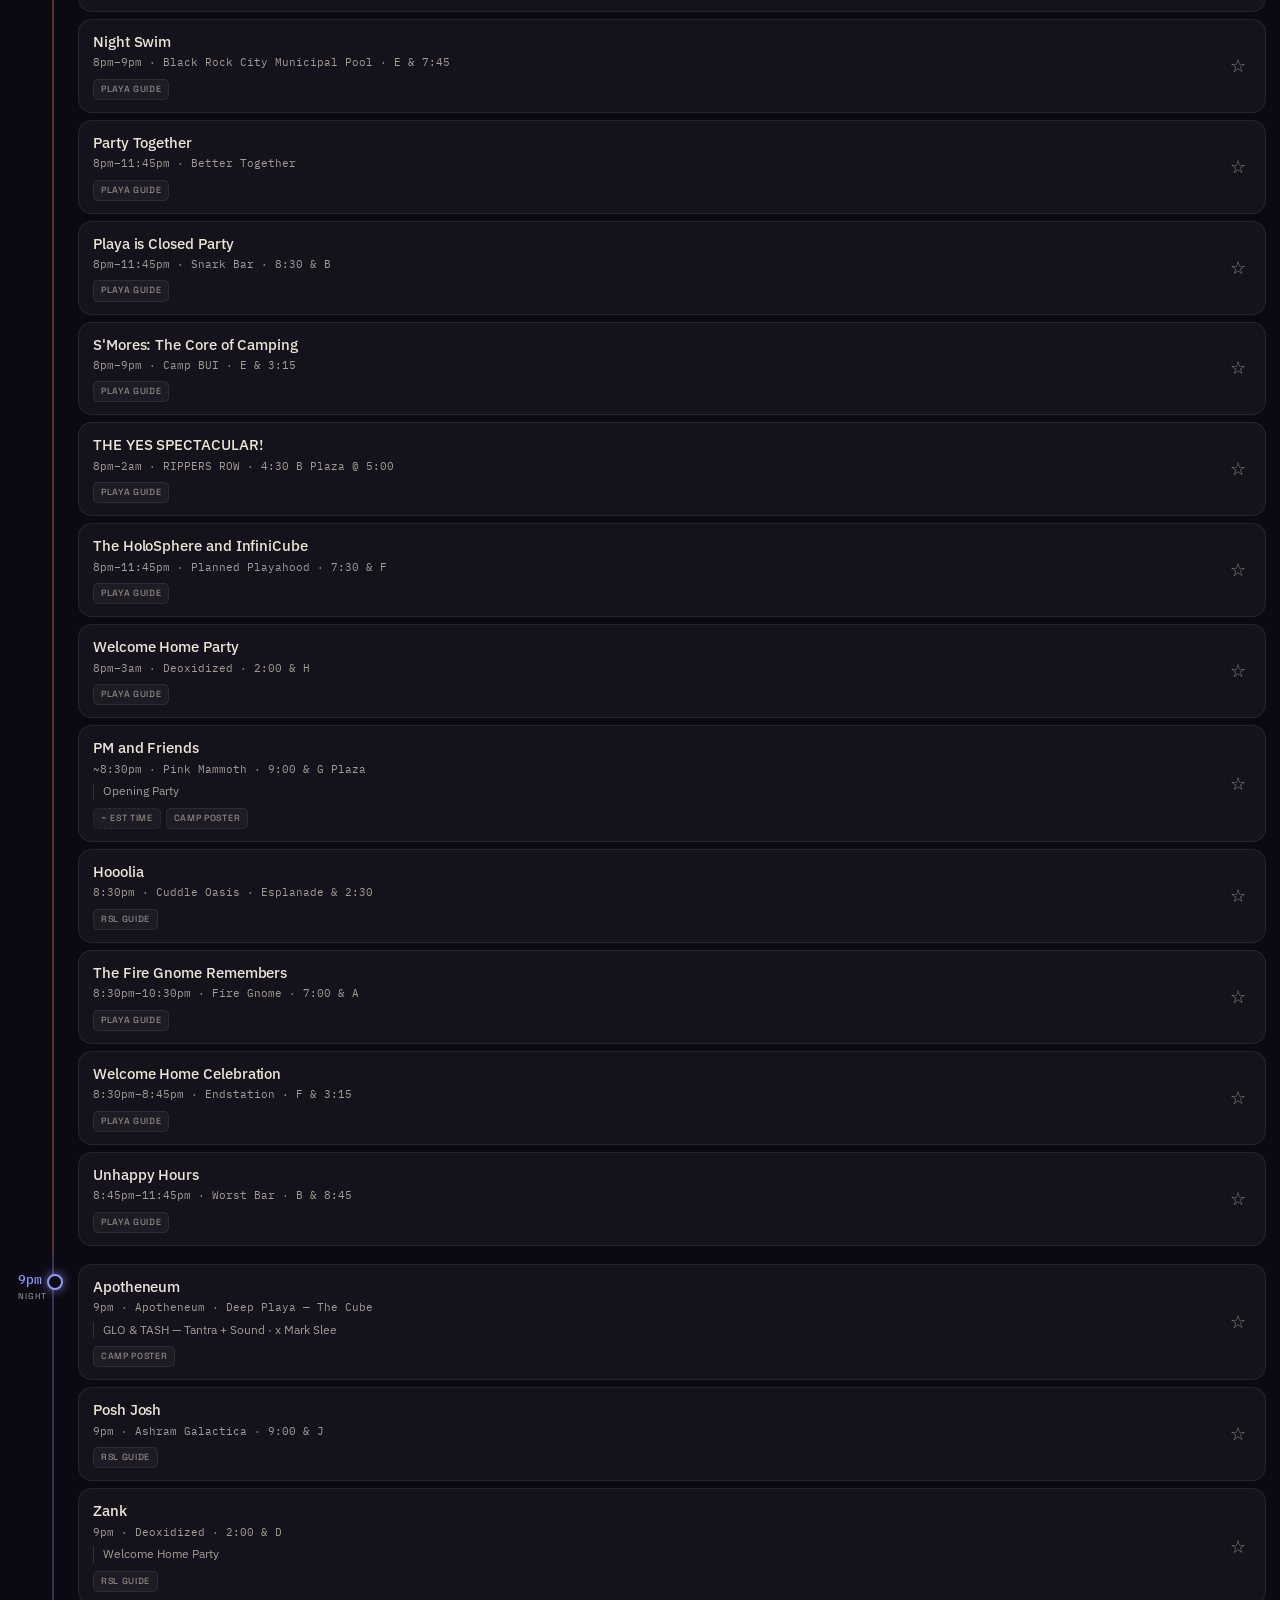
==== commit 0fb023f8: "Schedule v2 tags + RSL morning-block day fix Co-Authored-By: Claude Opus 5 <noreply@anthropic.com>" ====
--- a/index.html
+++ b/index.html
@@ -16,7 +16,7 @@
 <link rel="stylesheet" href="app.css">
 </head>
 <body>
-<div class="built">Updated Aug 29, 2026 - 12:50 PM</div>
+<div class="built">Updated Aug 29, 2026 - 12:57 PM</div>
 
 <div class="rail" id="rail" role="tablist" aria-label="Nights"></div>
 <div class="tools" id="tools"></div>
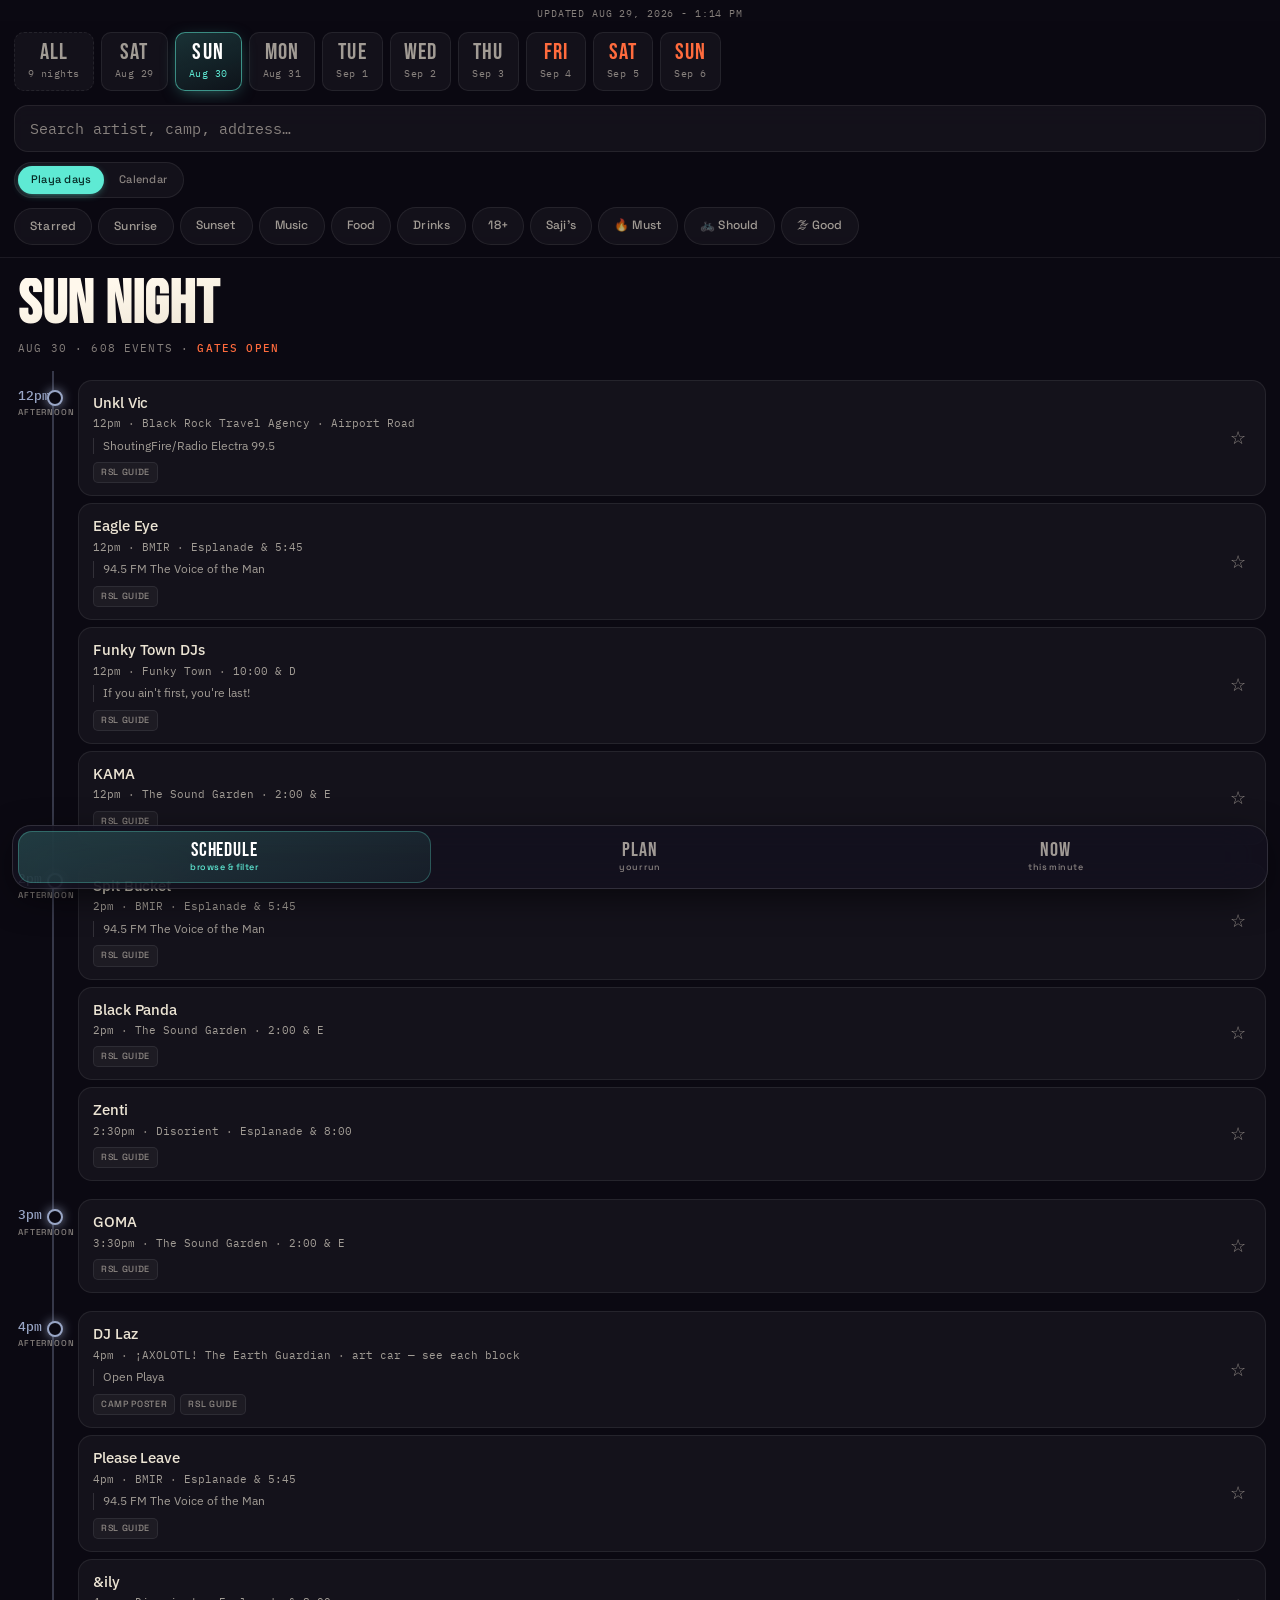
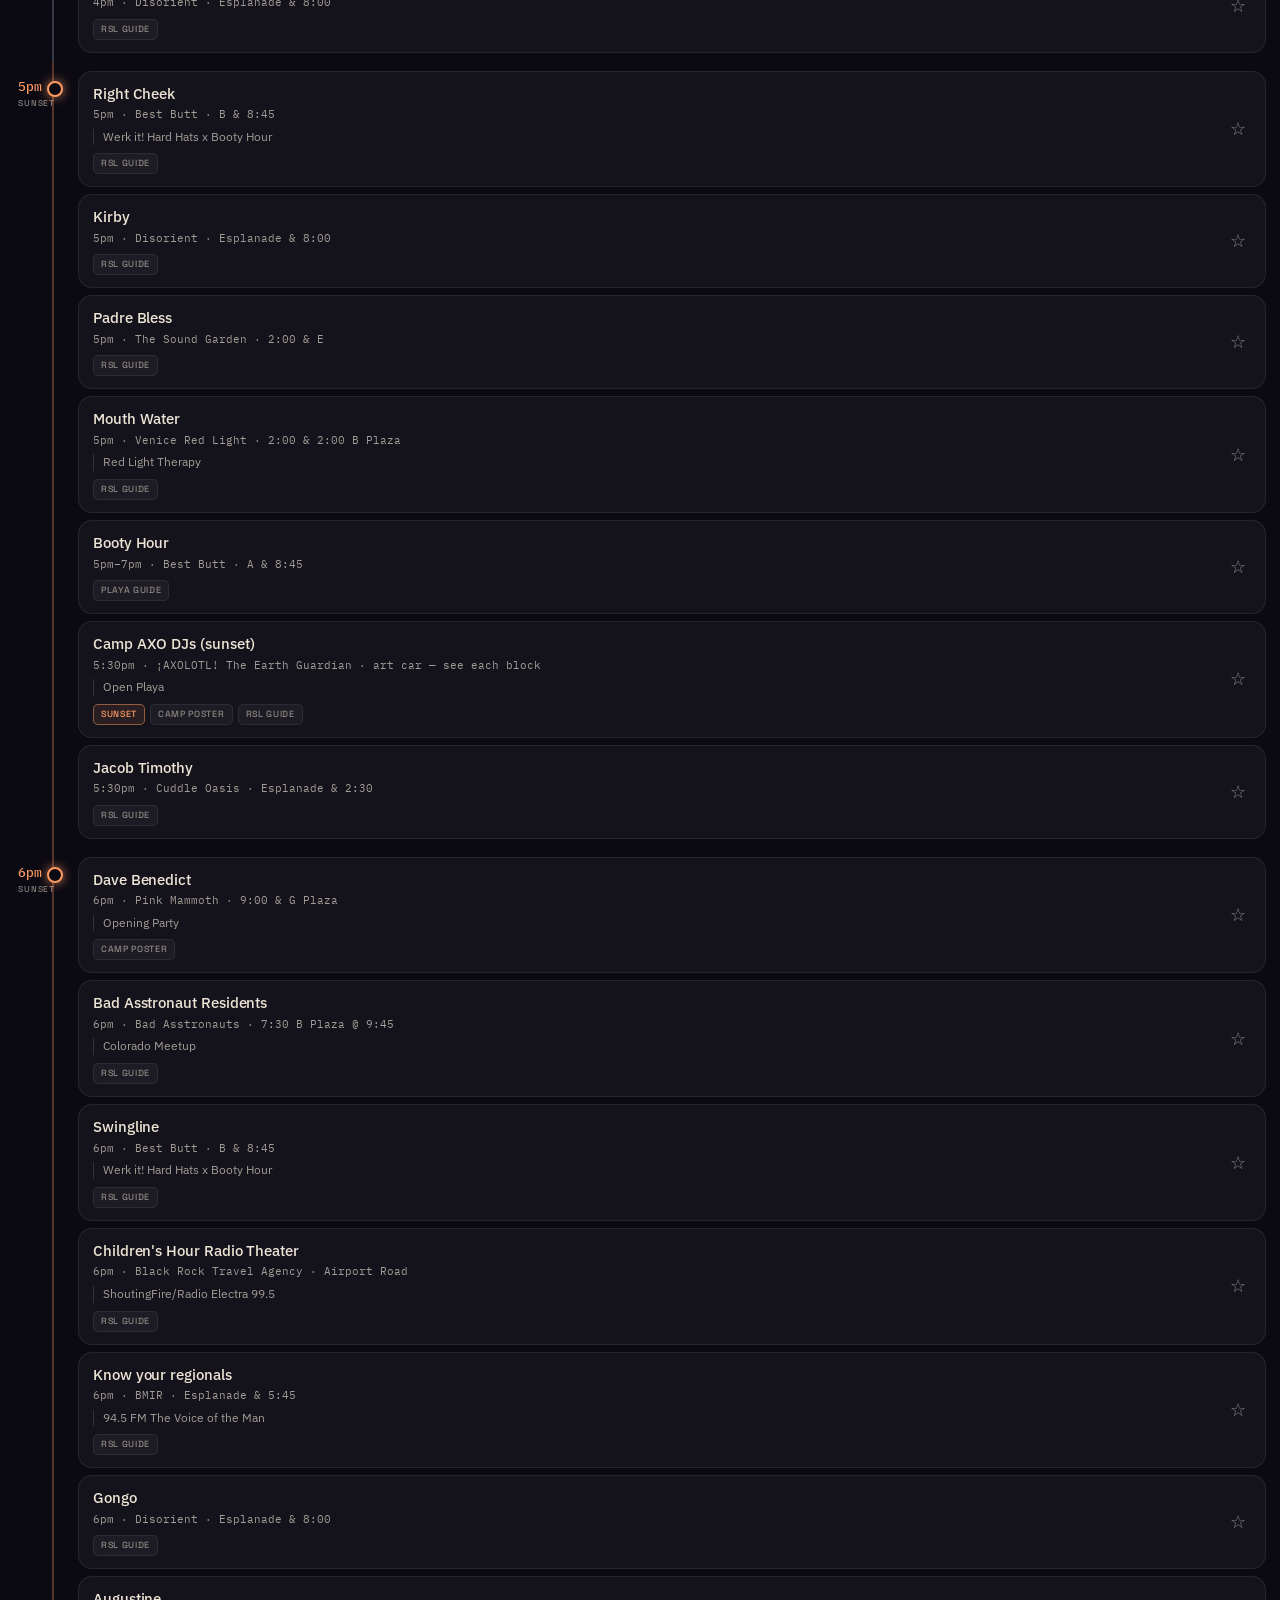
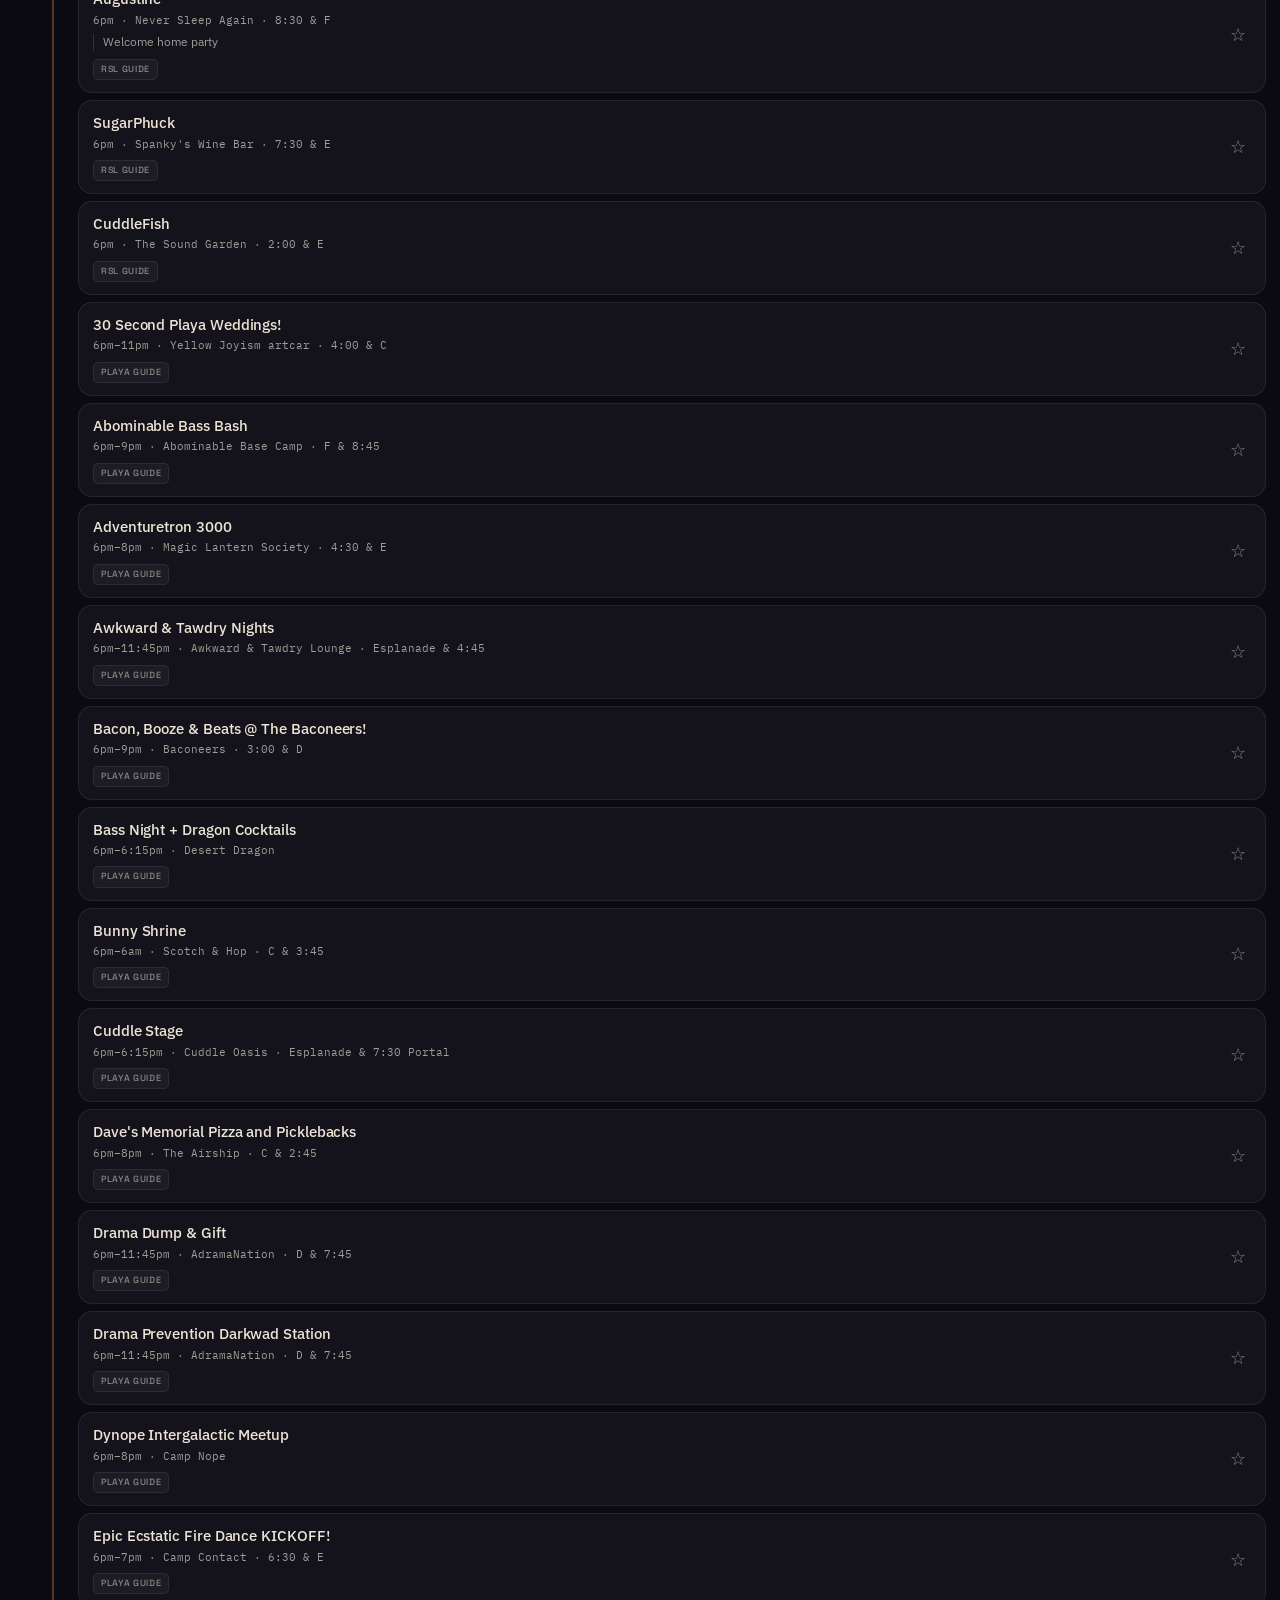
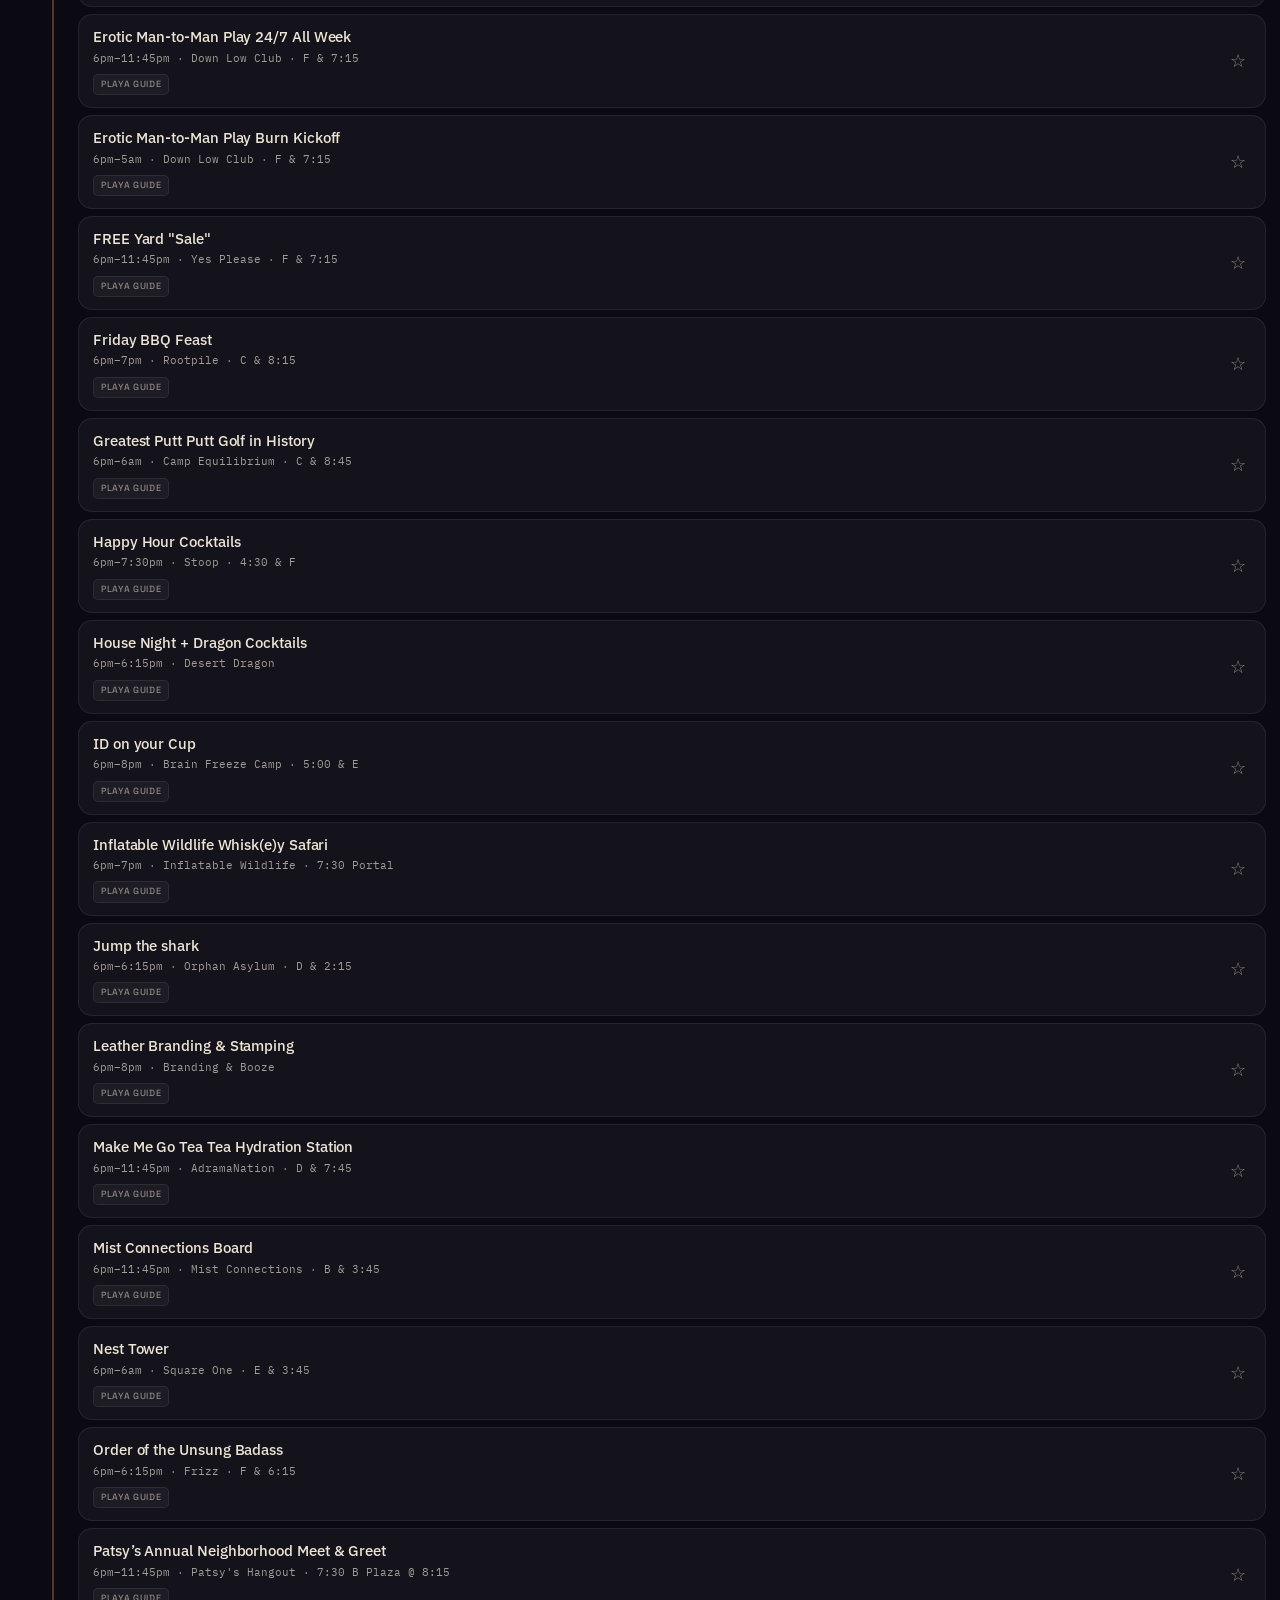
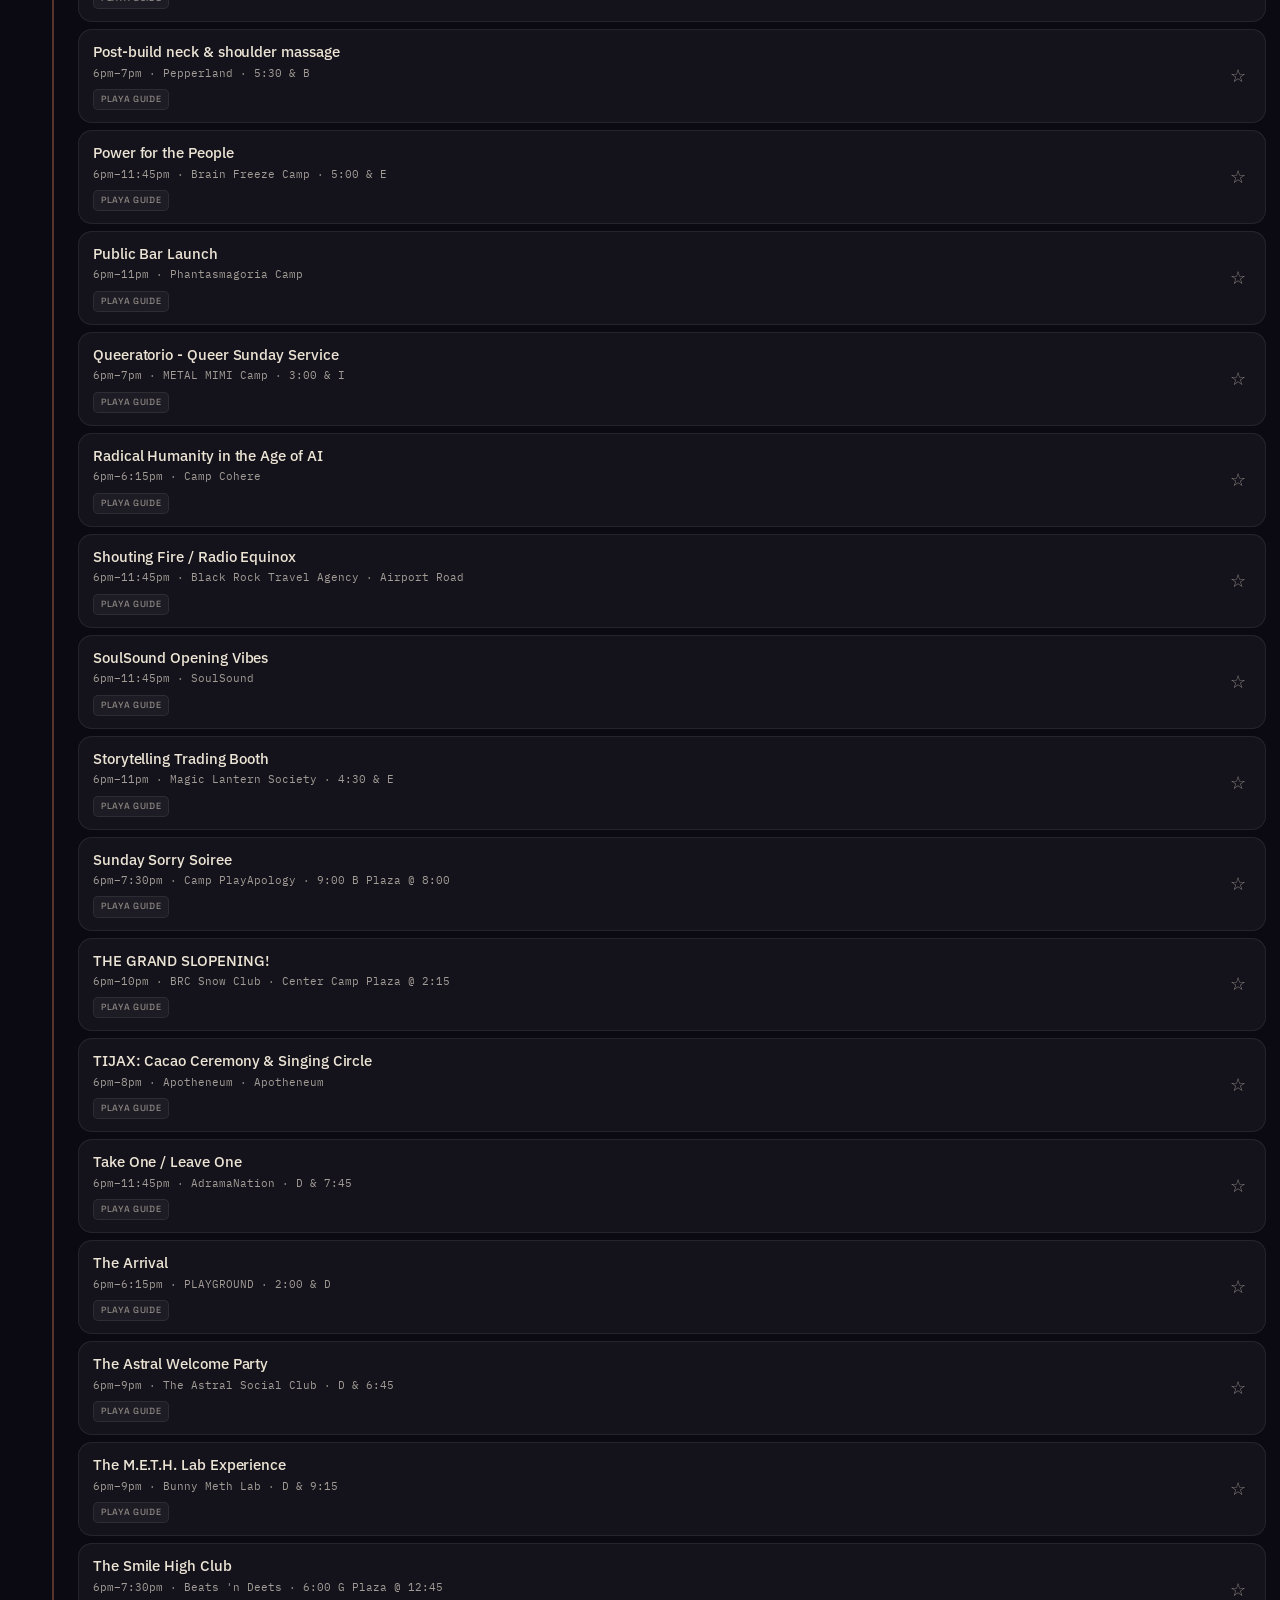
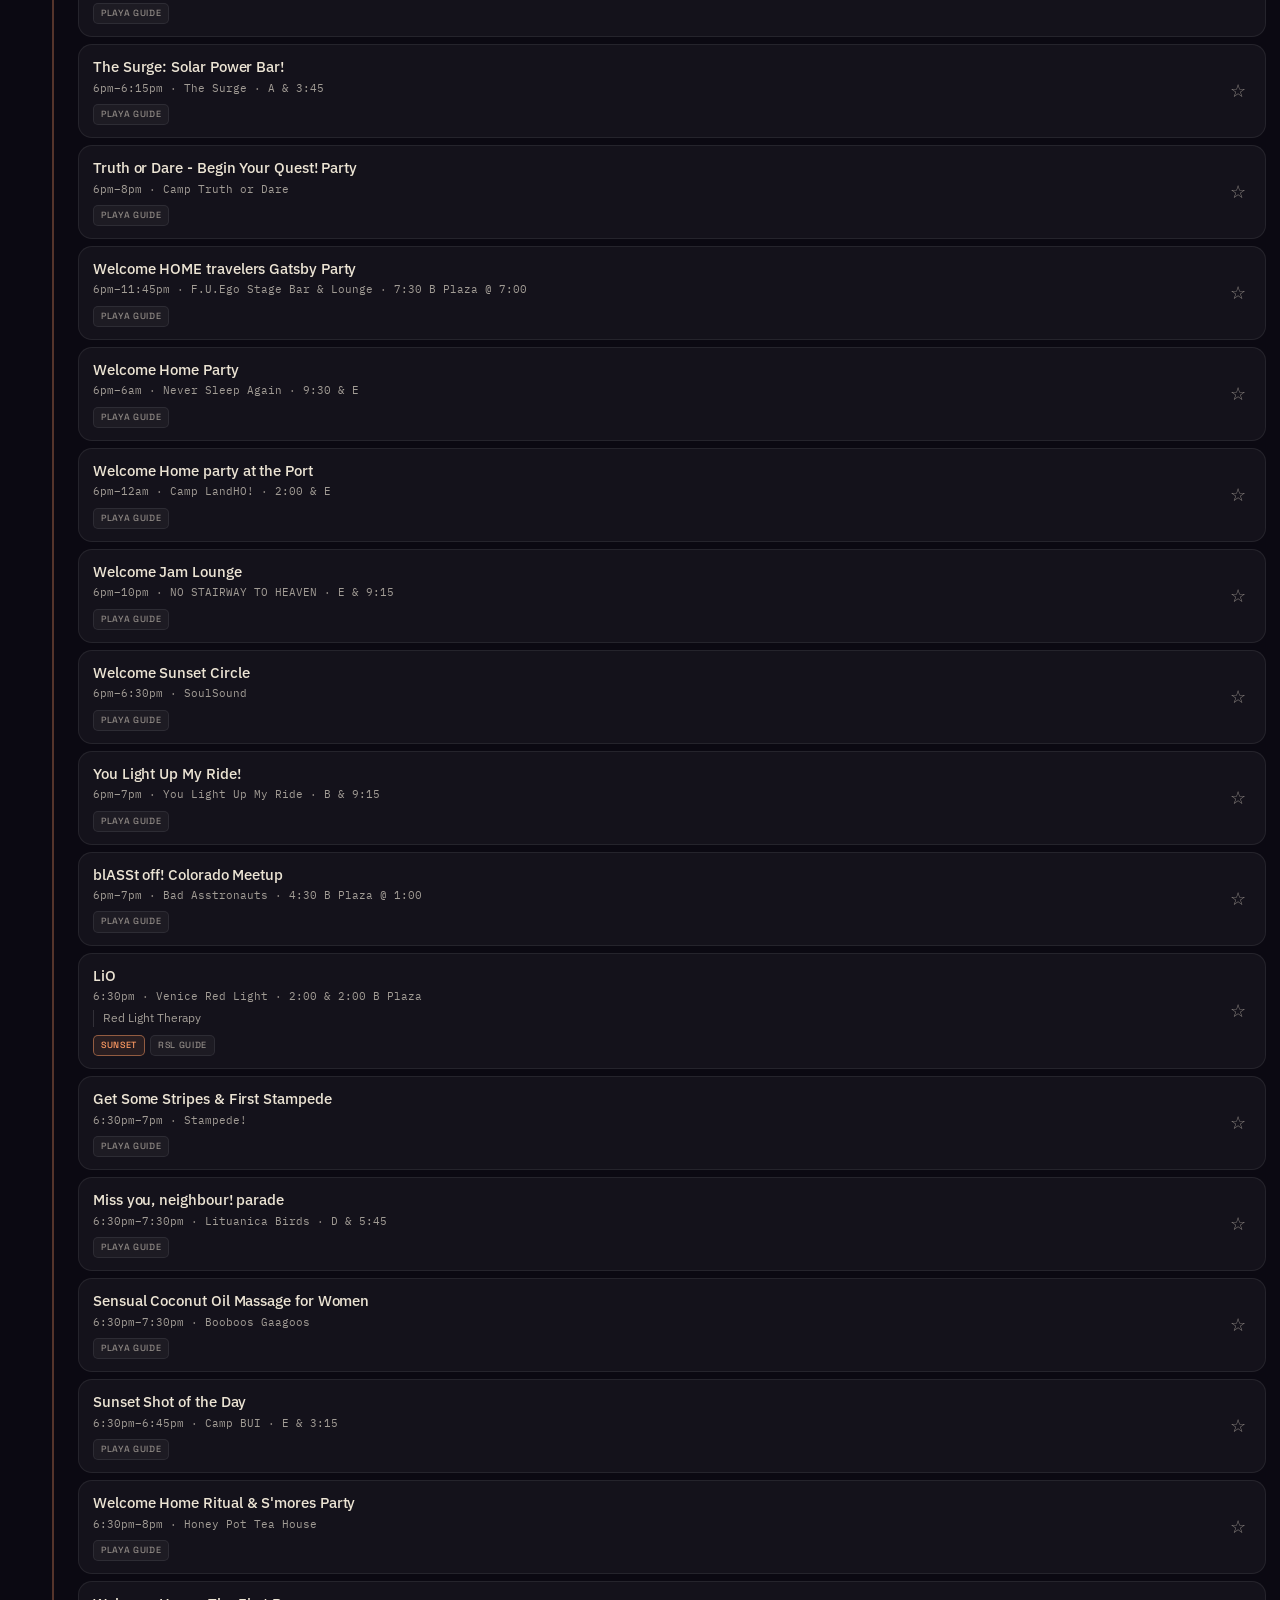
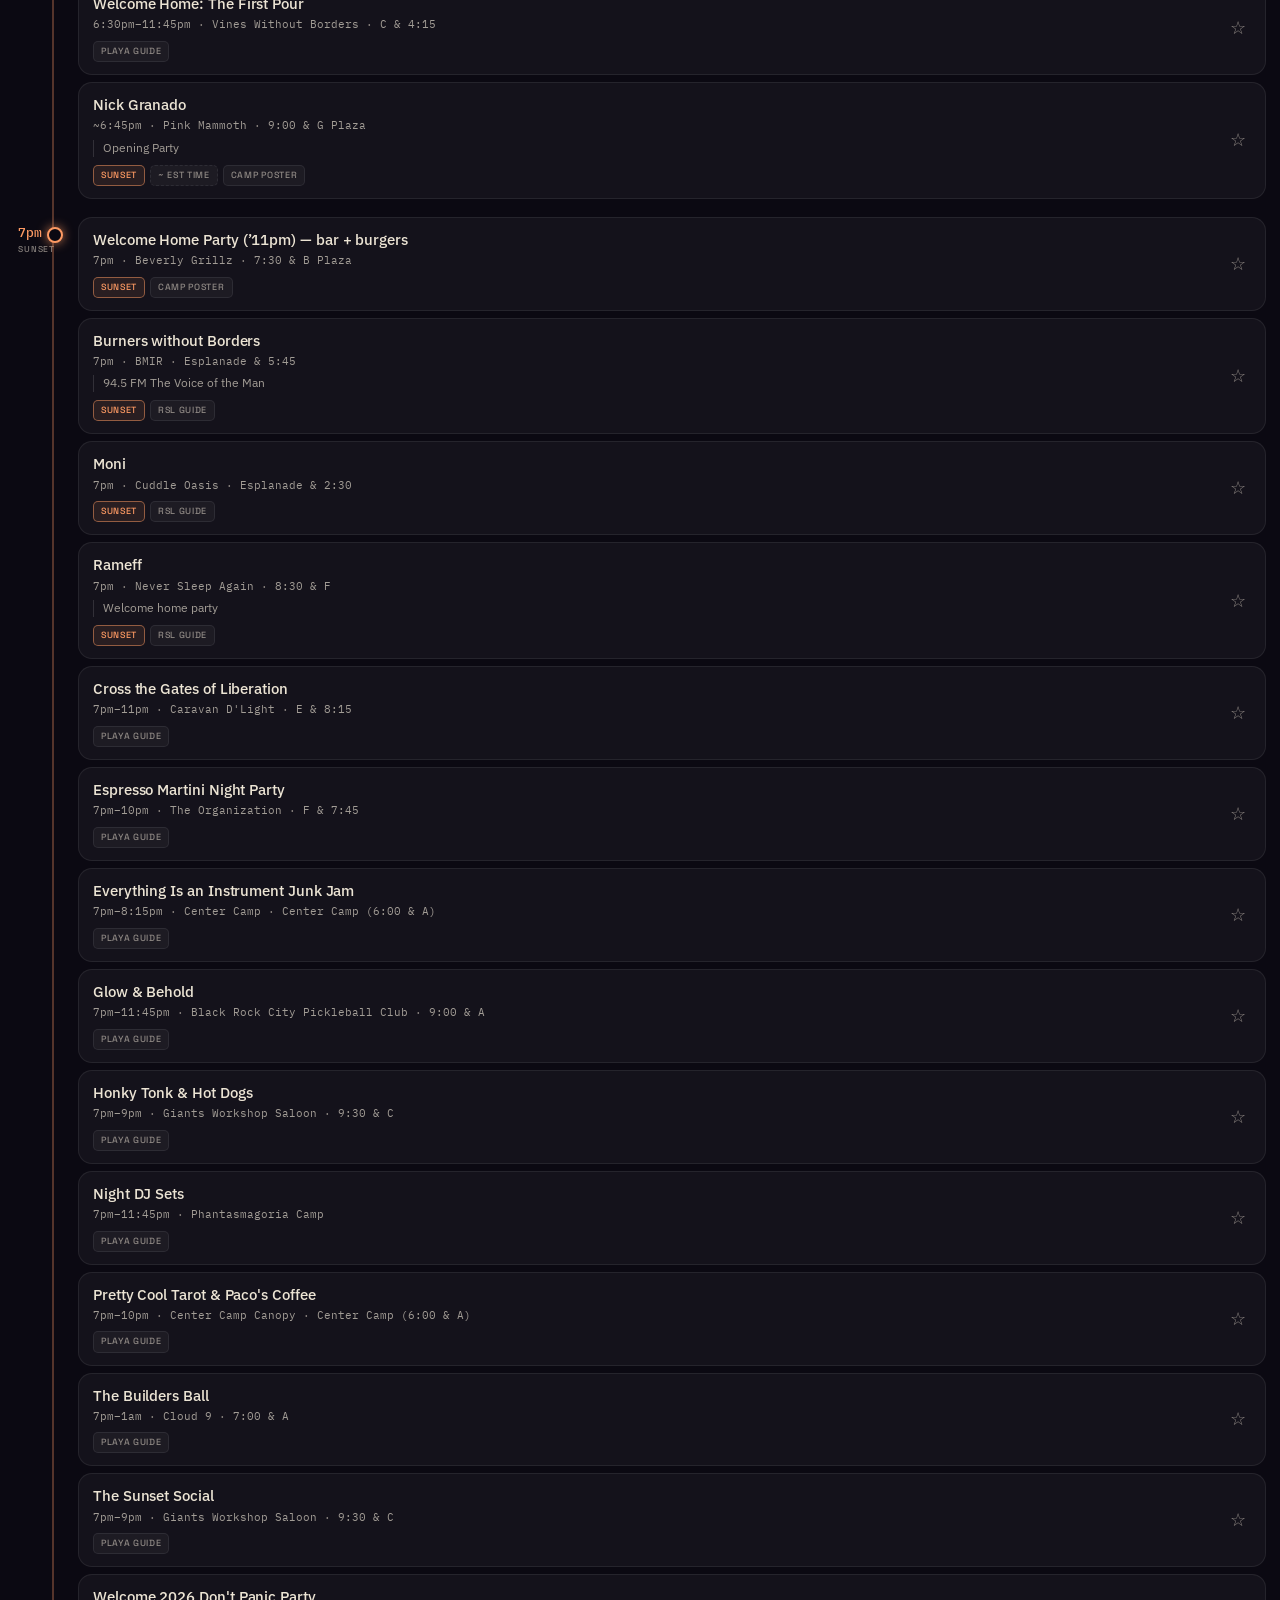
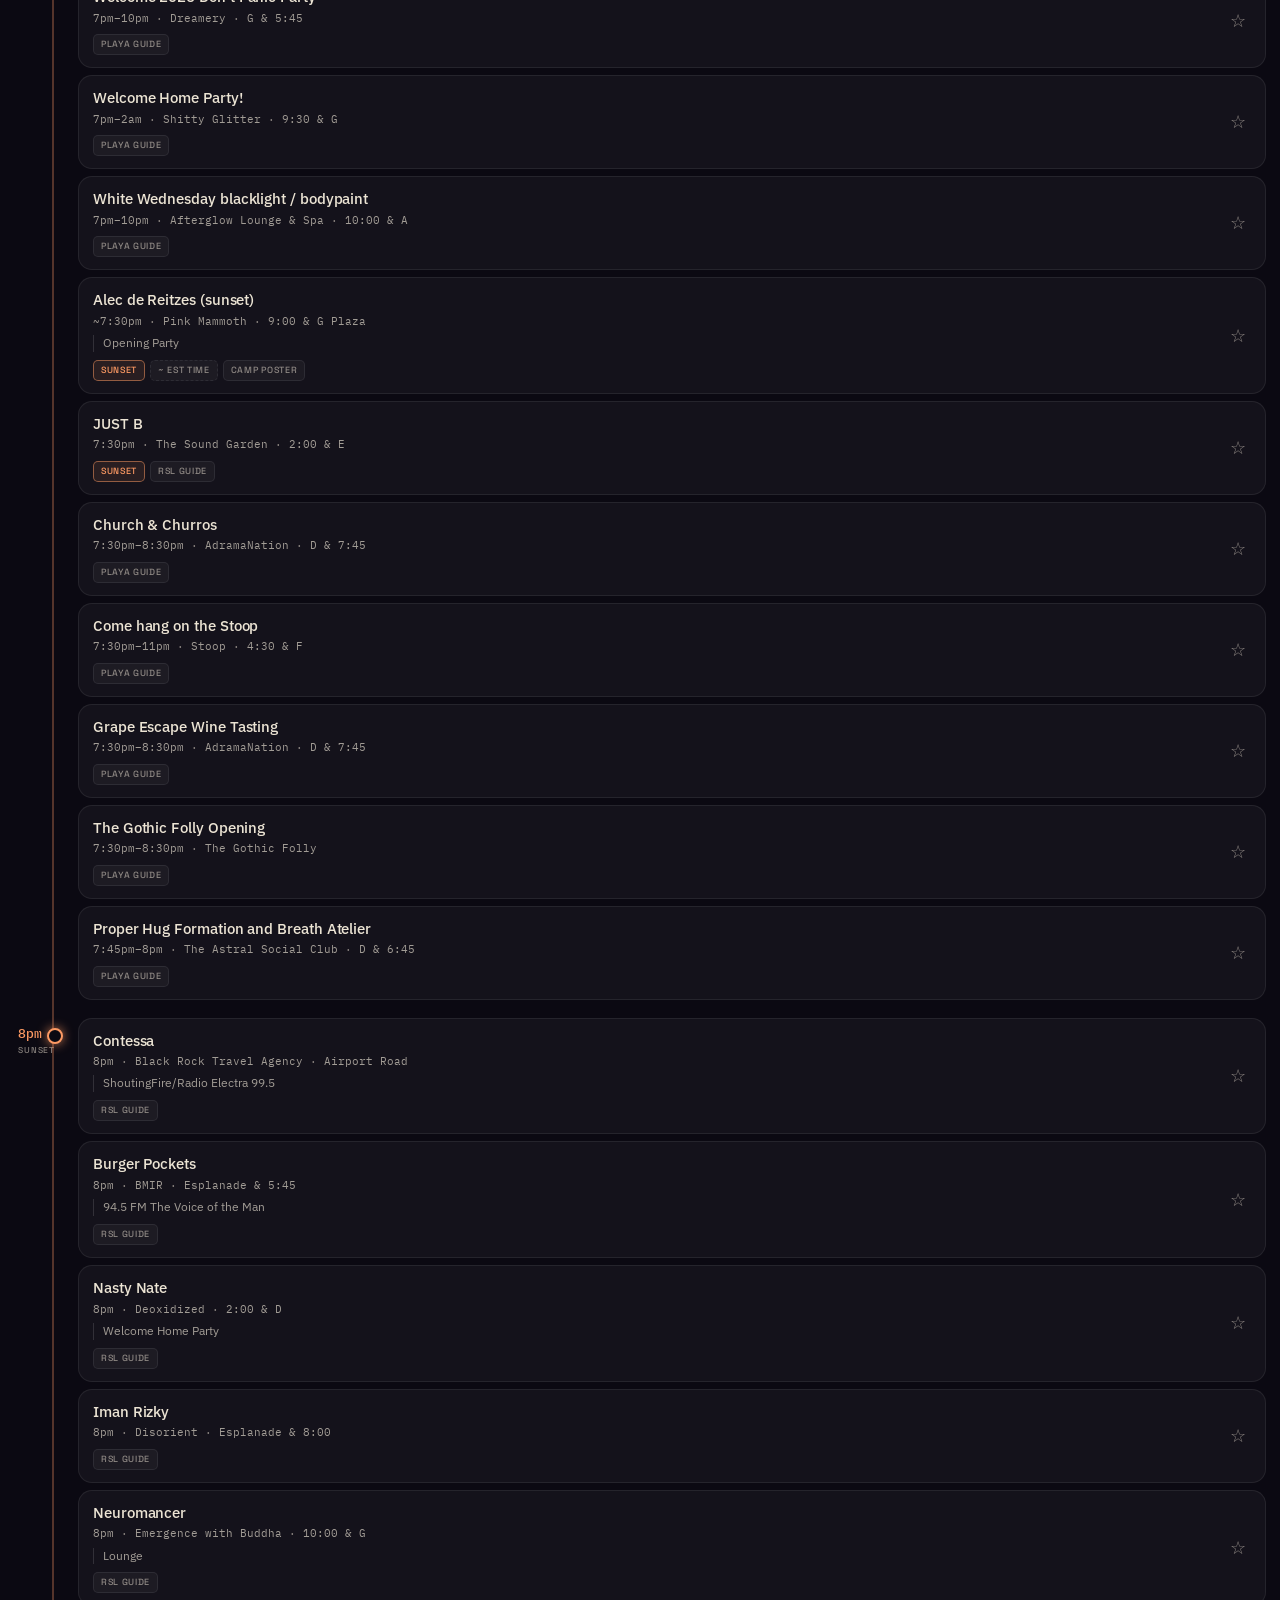
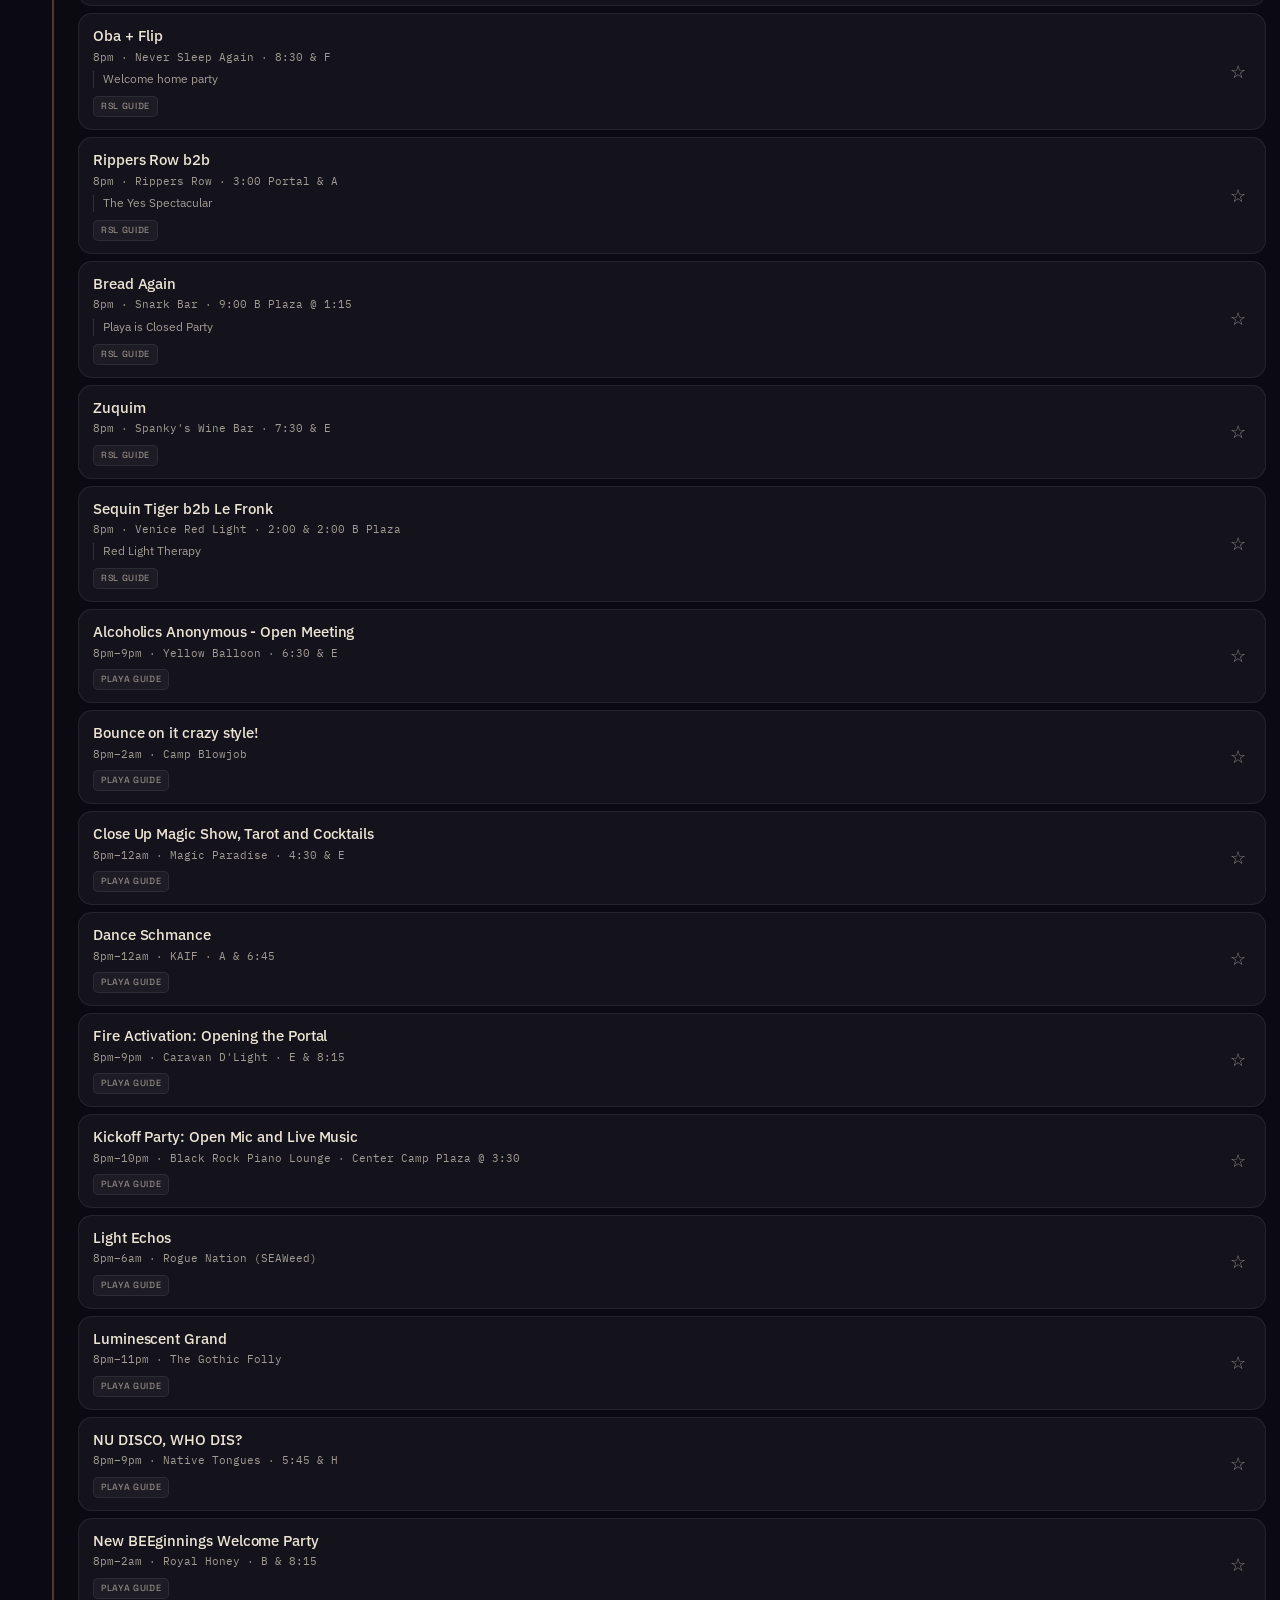
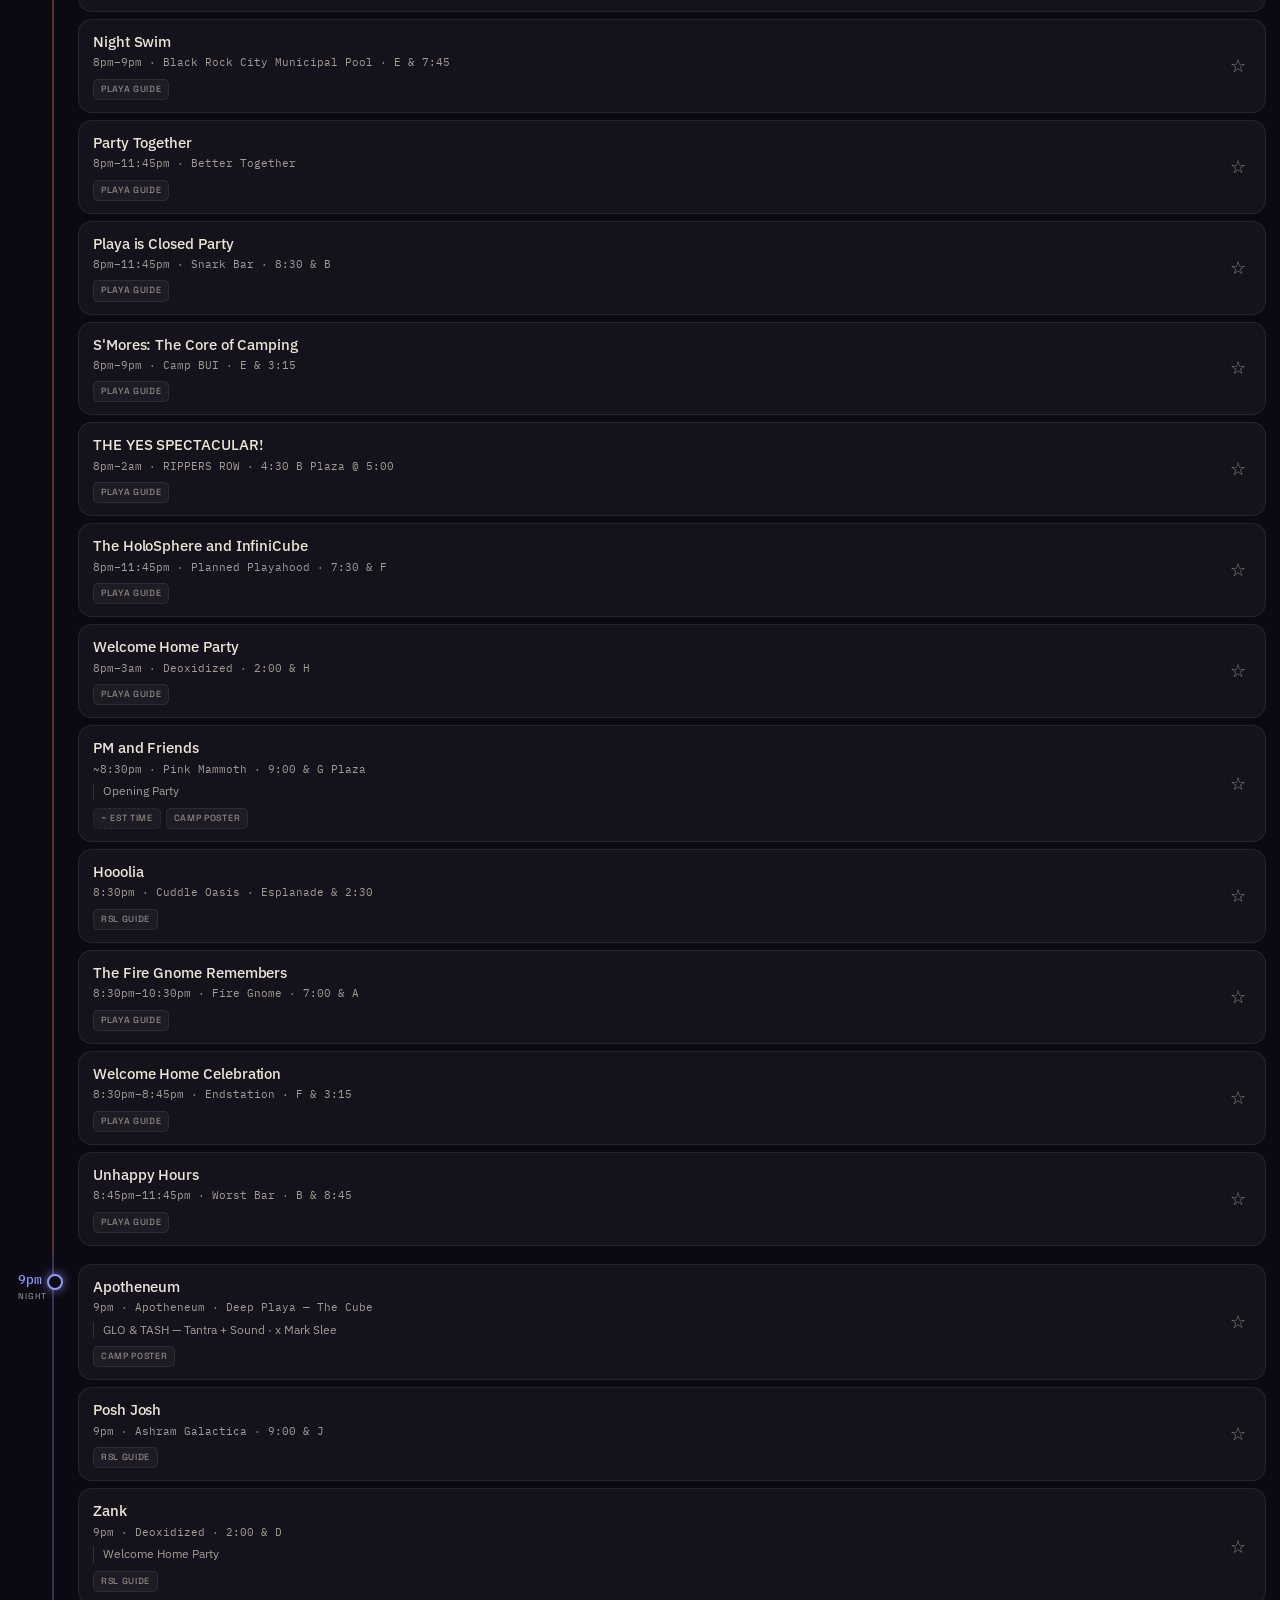
==== commit 2ebcbb5b: "Alok as maybe; rename Saji's plan -> Saji's picks Co-Authored-By: Claude Opus 5 <noreply@anthropic.c" ====
--- a/index.html
+++ b/index.html
@@ -16,7 +16,7 @@
 <link rel="stylesheet" href="app.css">
 </head>
 <body>
-<div class="built">Updated Aug 29, 2026 - 12:57 PM</div>
+<div class="built">Updated Aug 29, 2026 - 1:14 PM</div>
 
 <div class="rail" id="rail" role="tablist" aria-label="Nights"></div>
 <div class="tools" id="tools"></div>
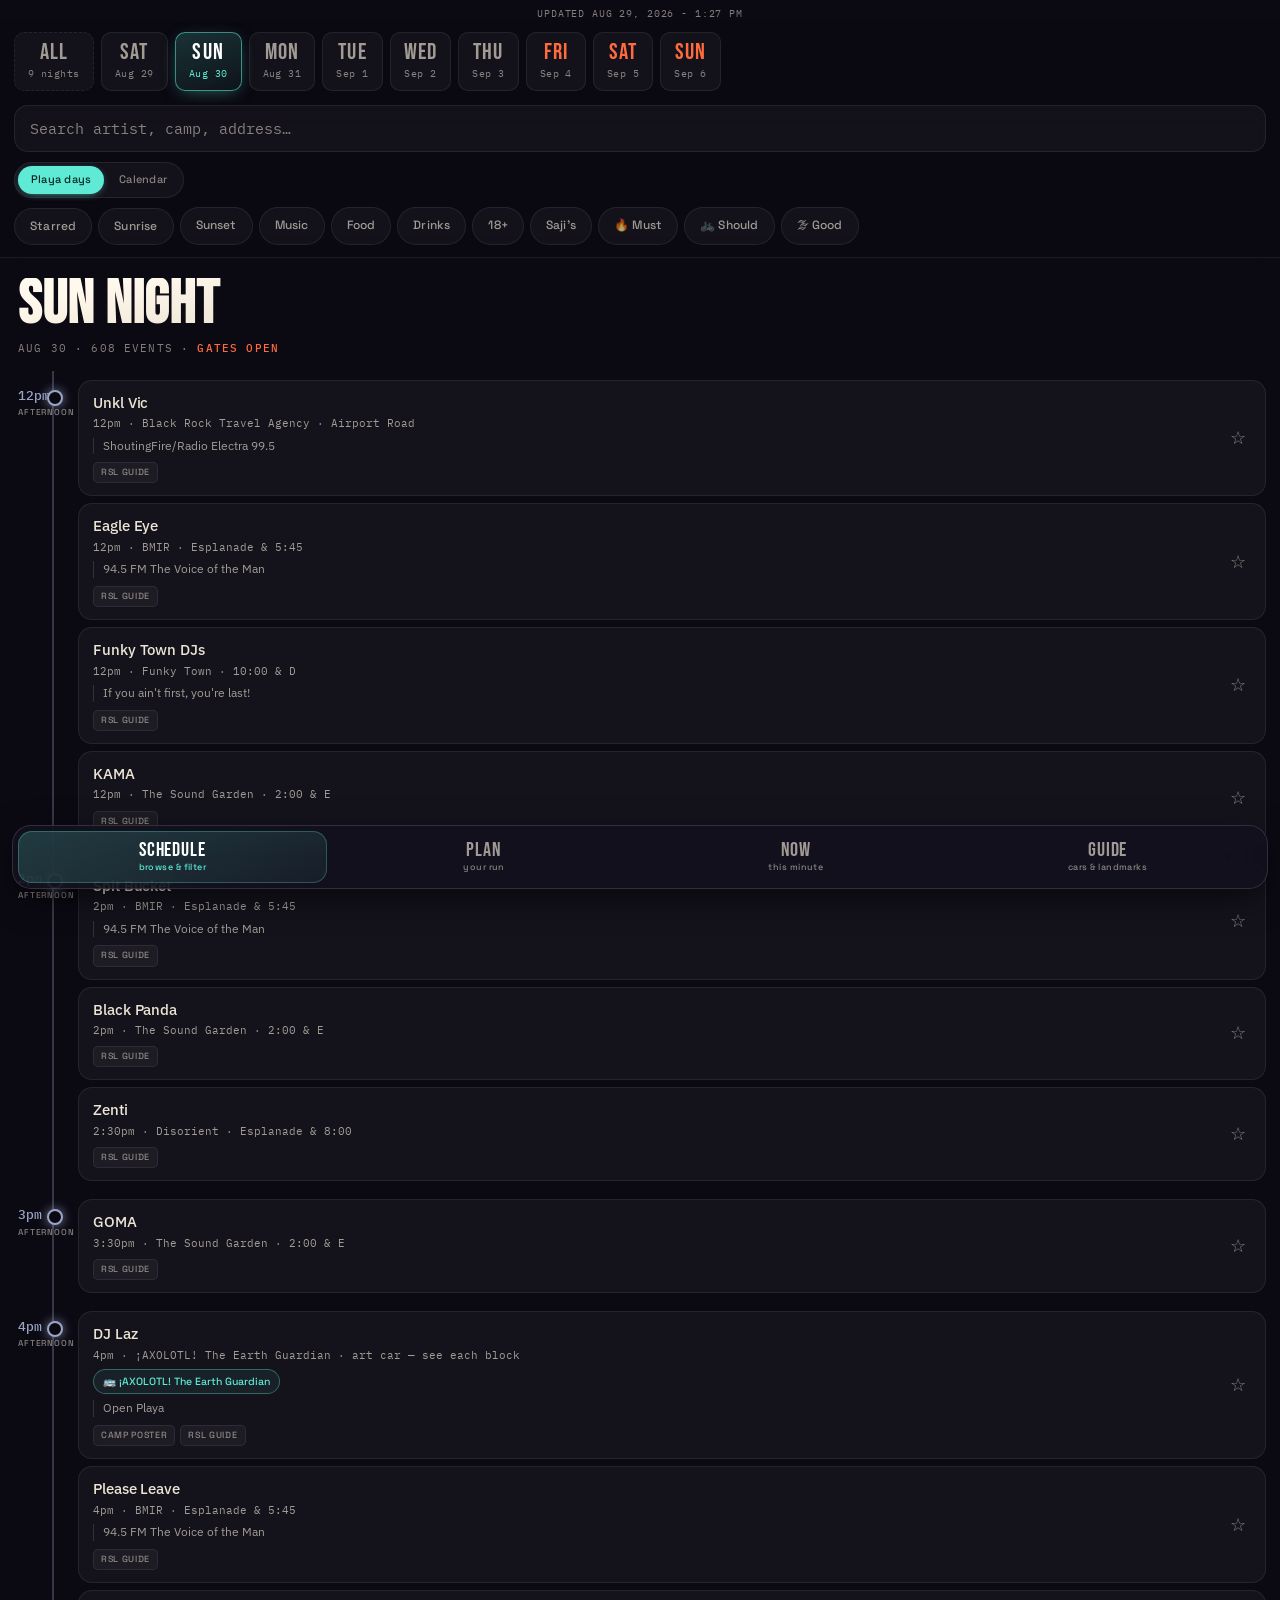
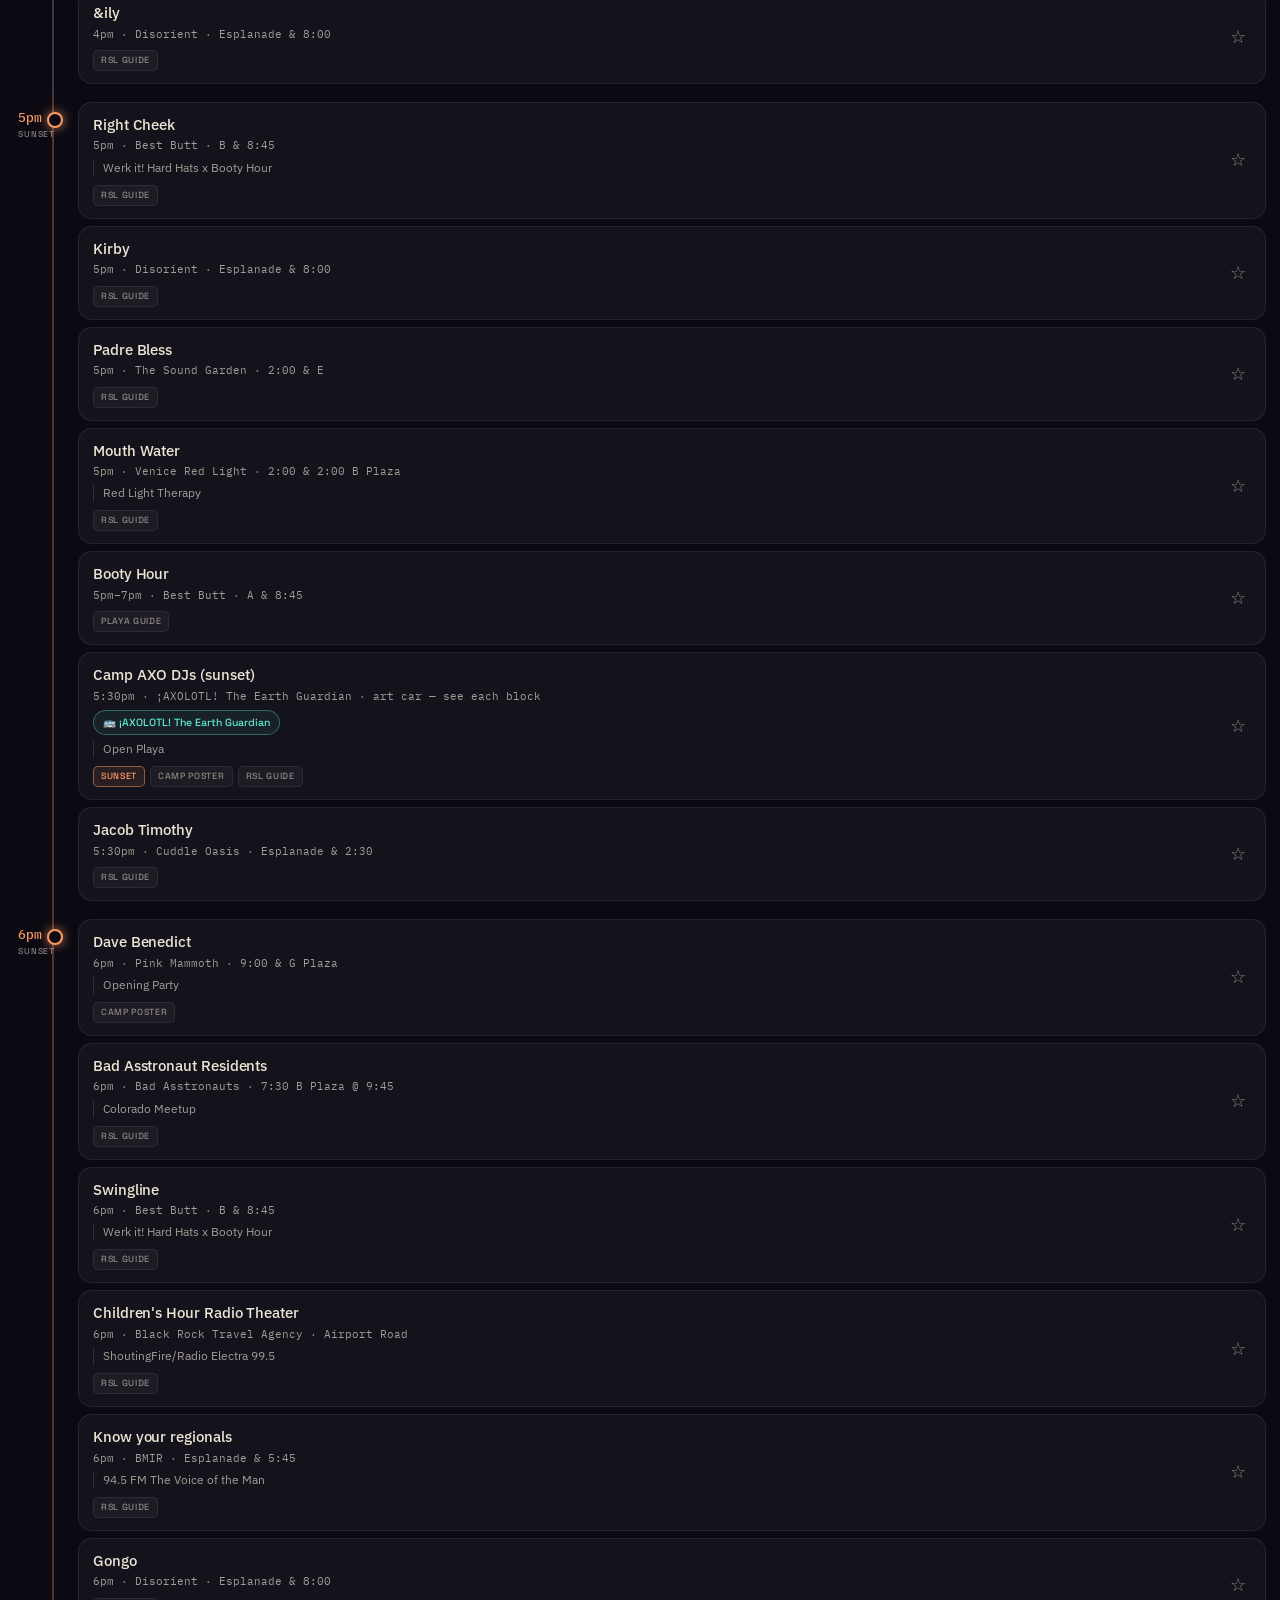
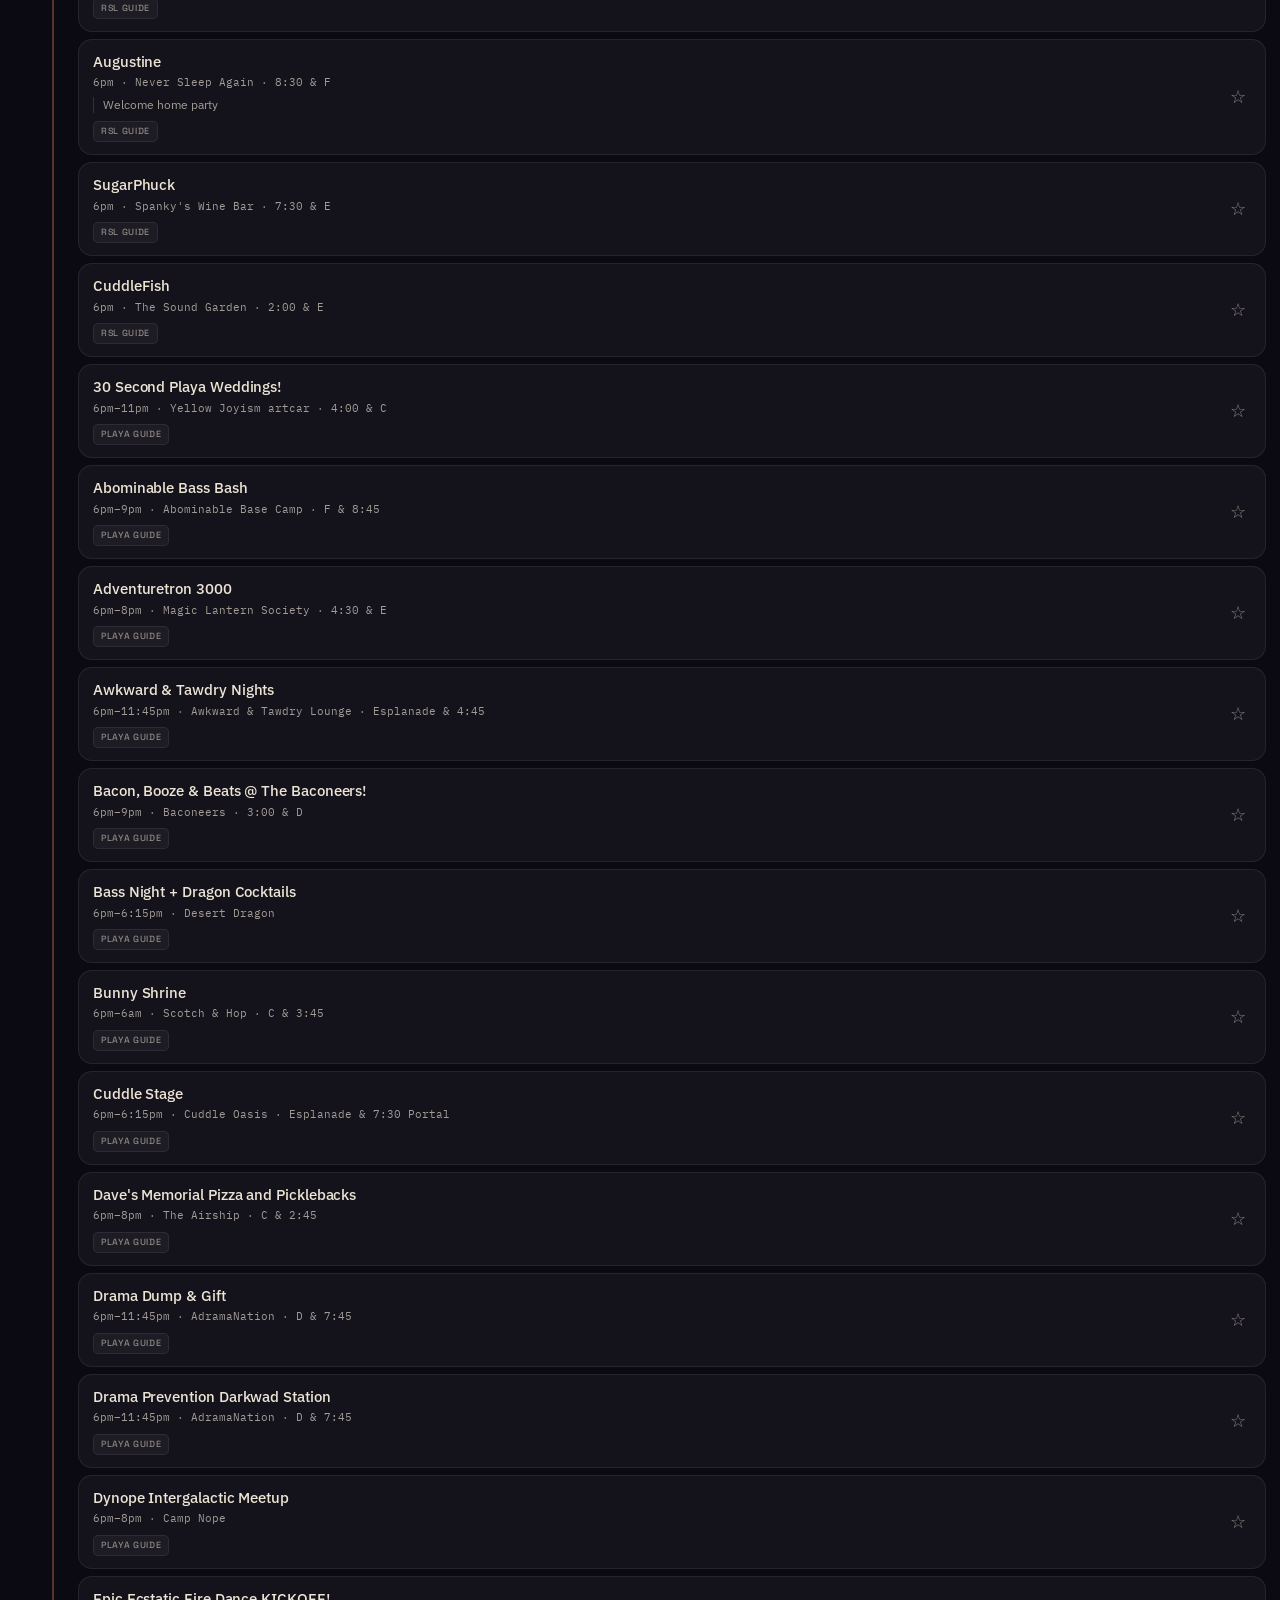
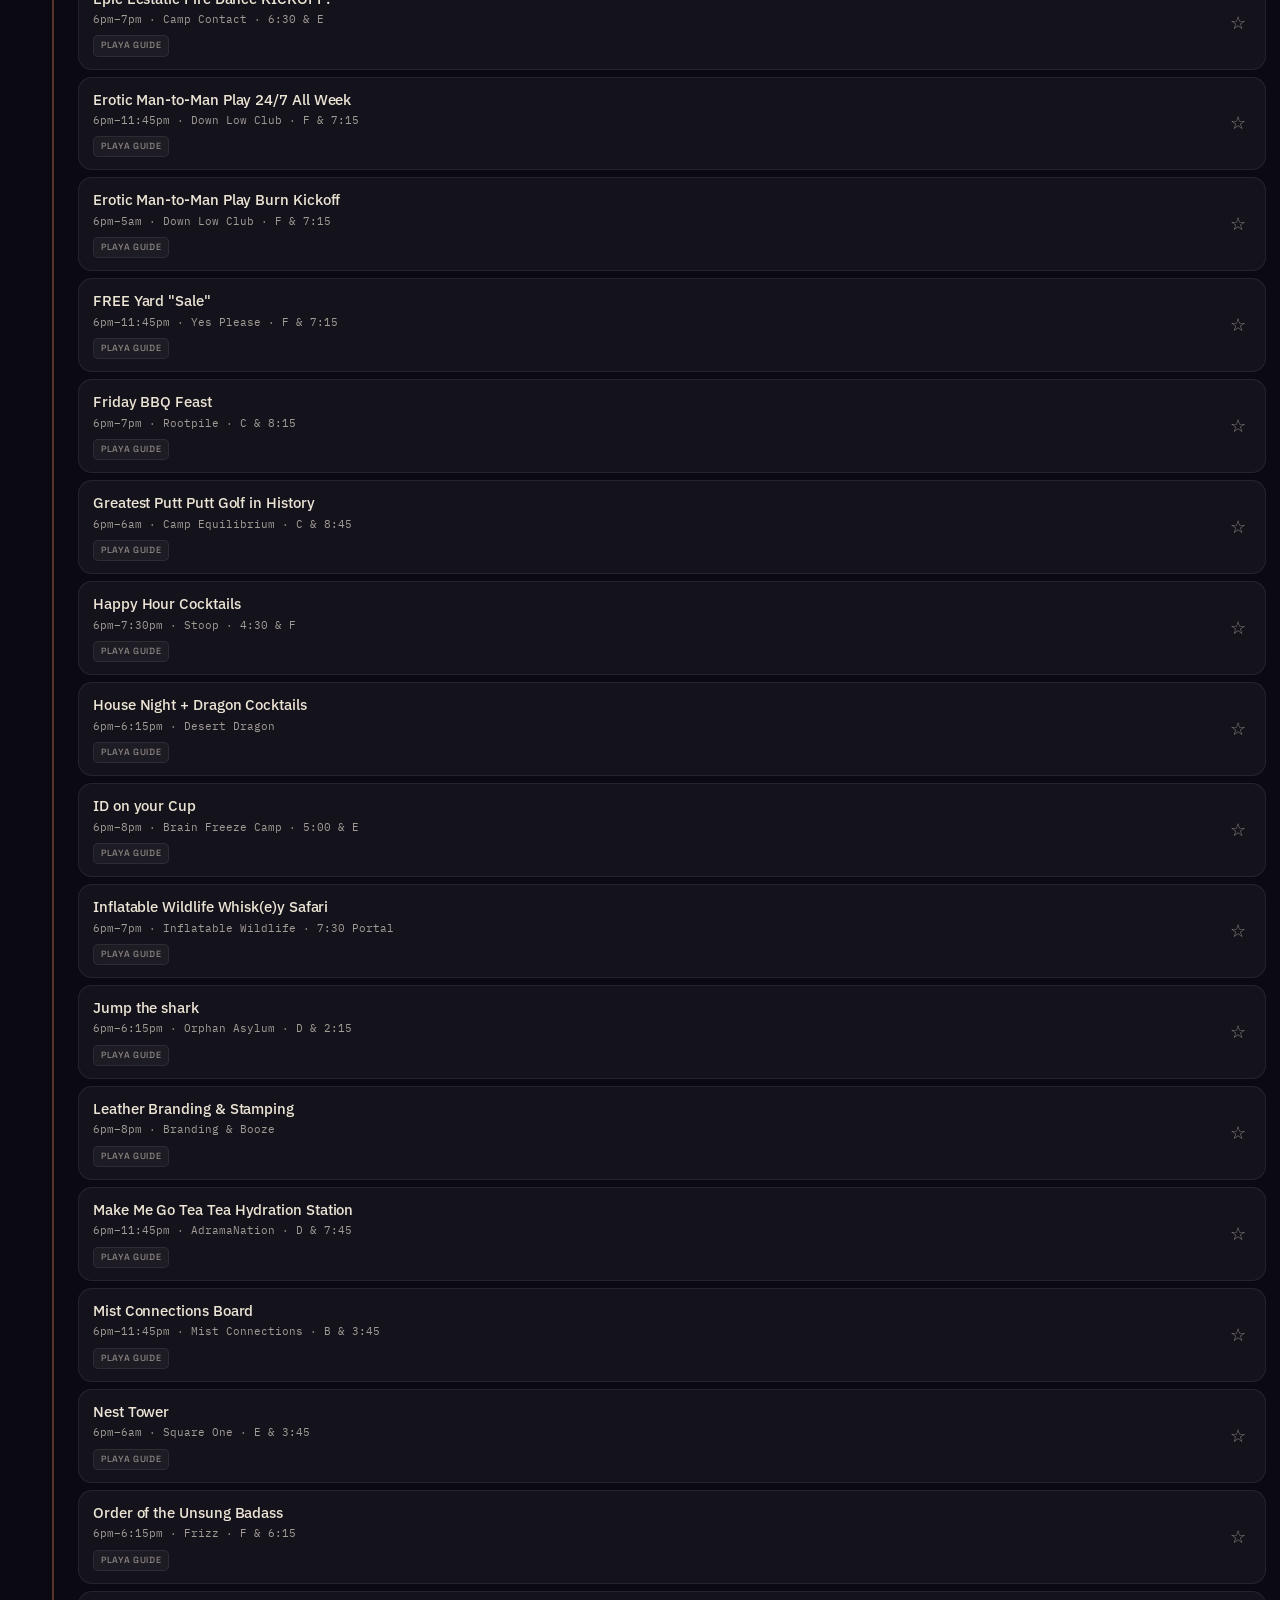
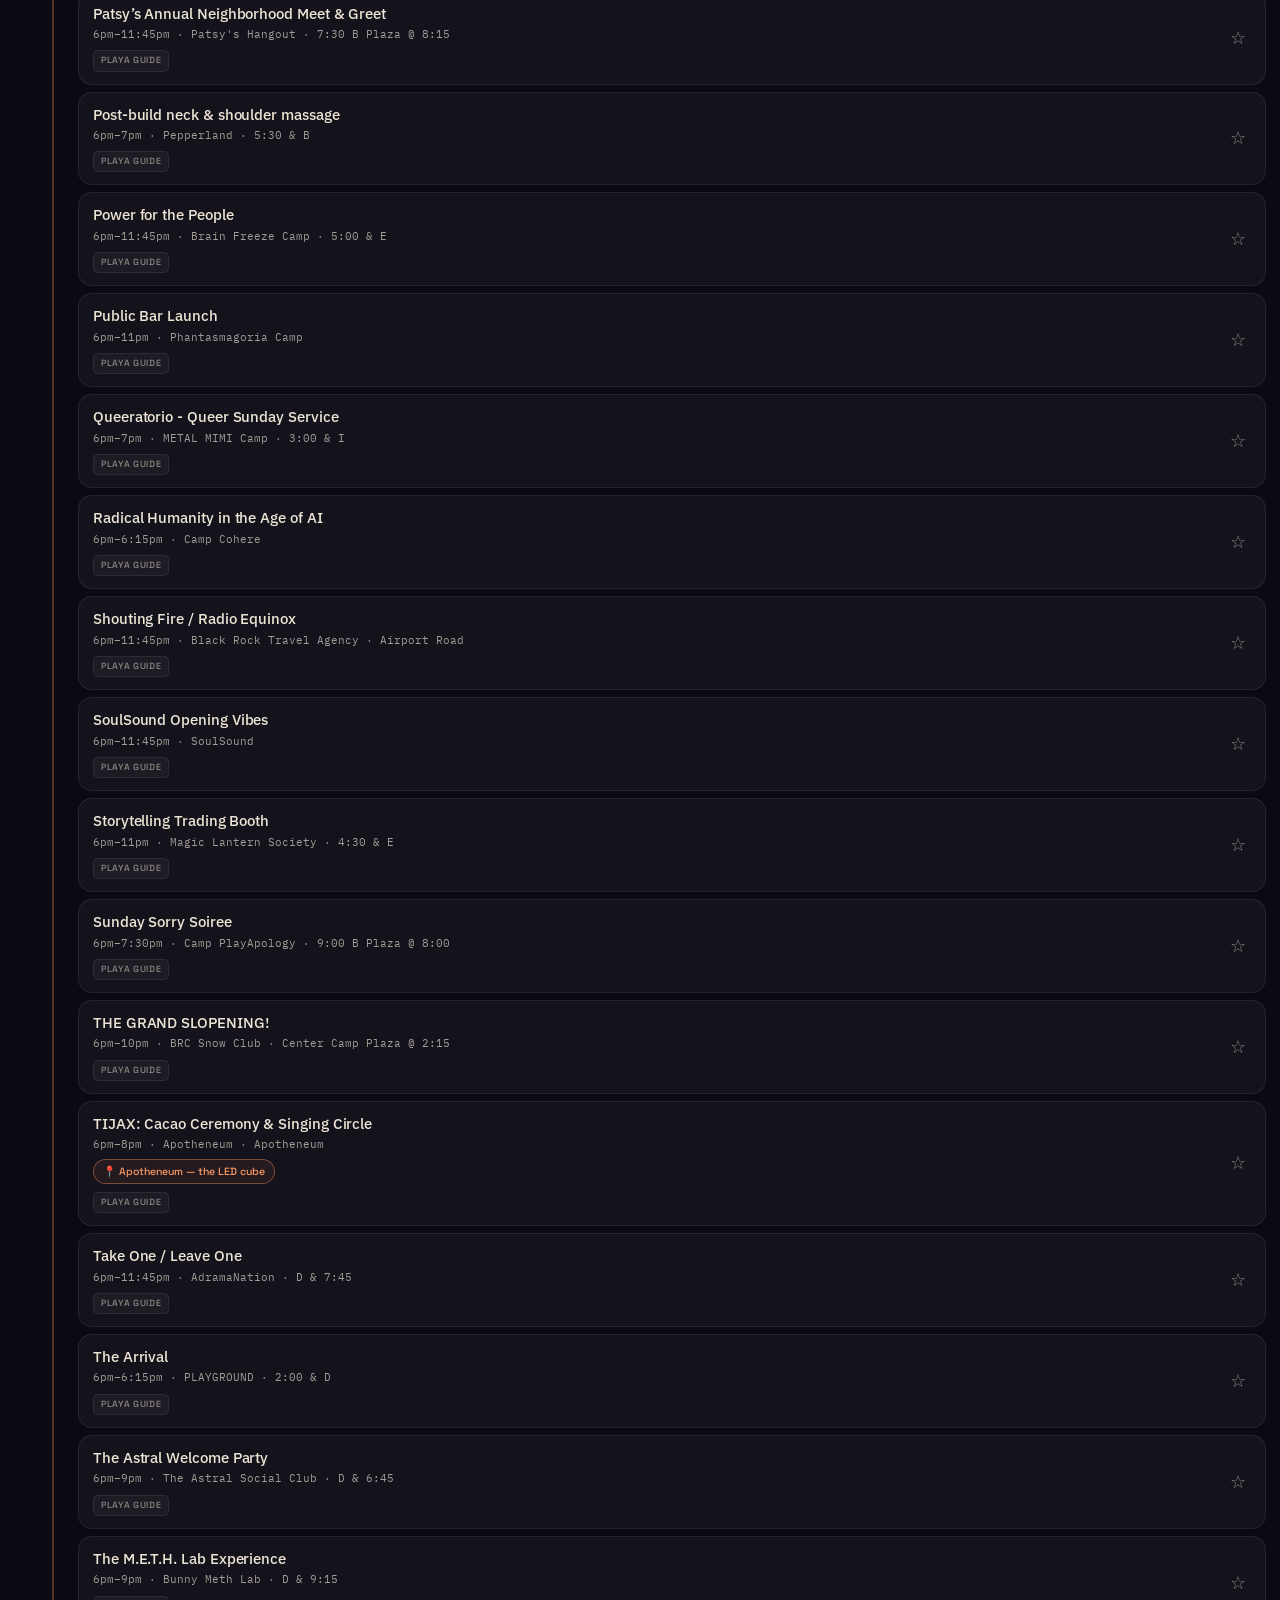
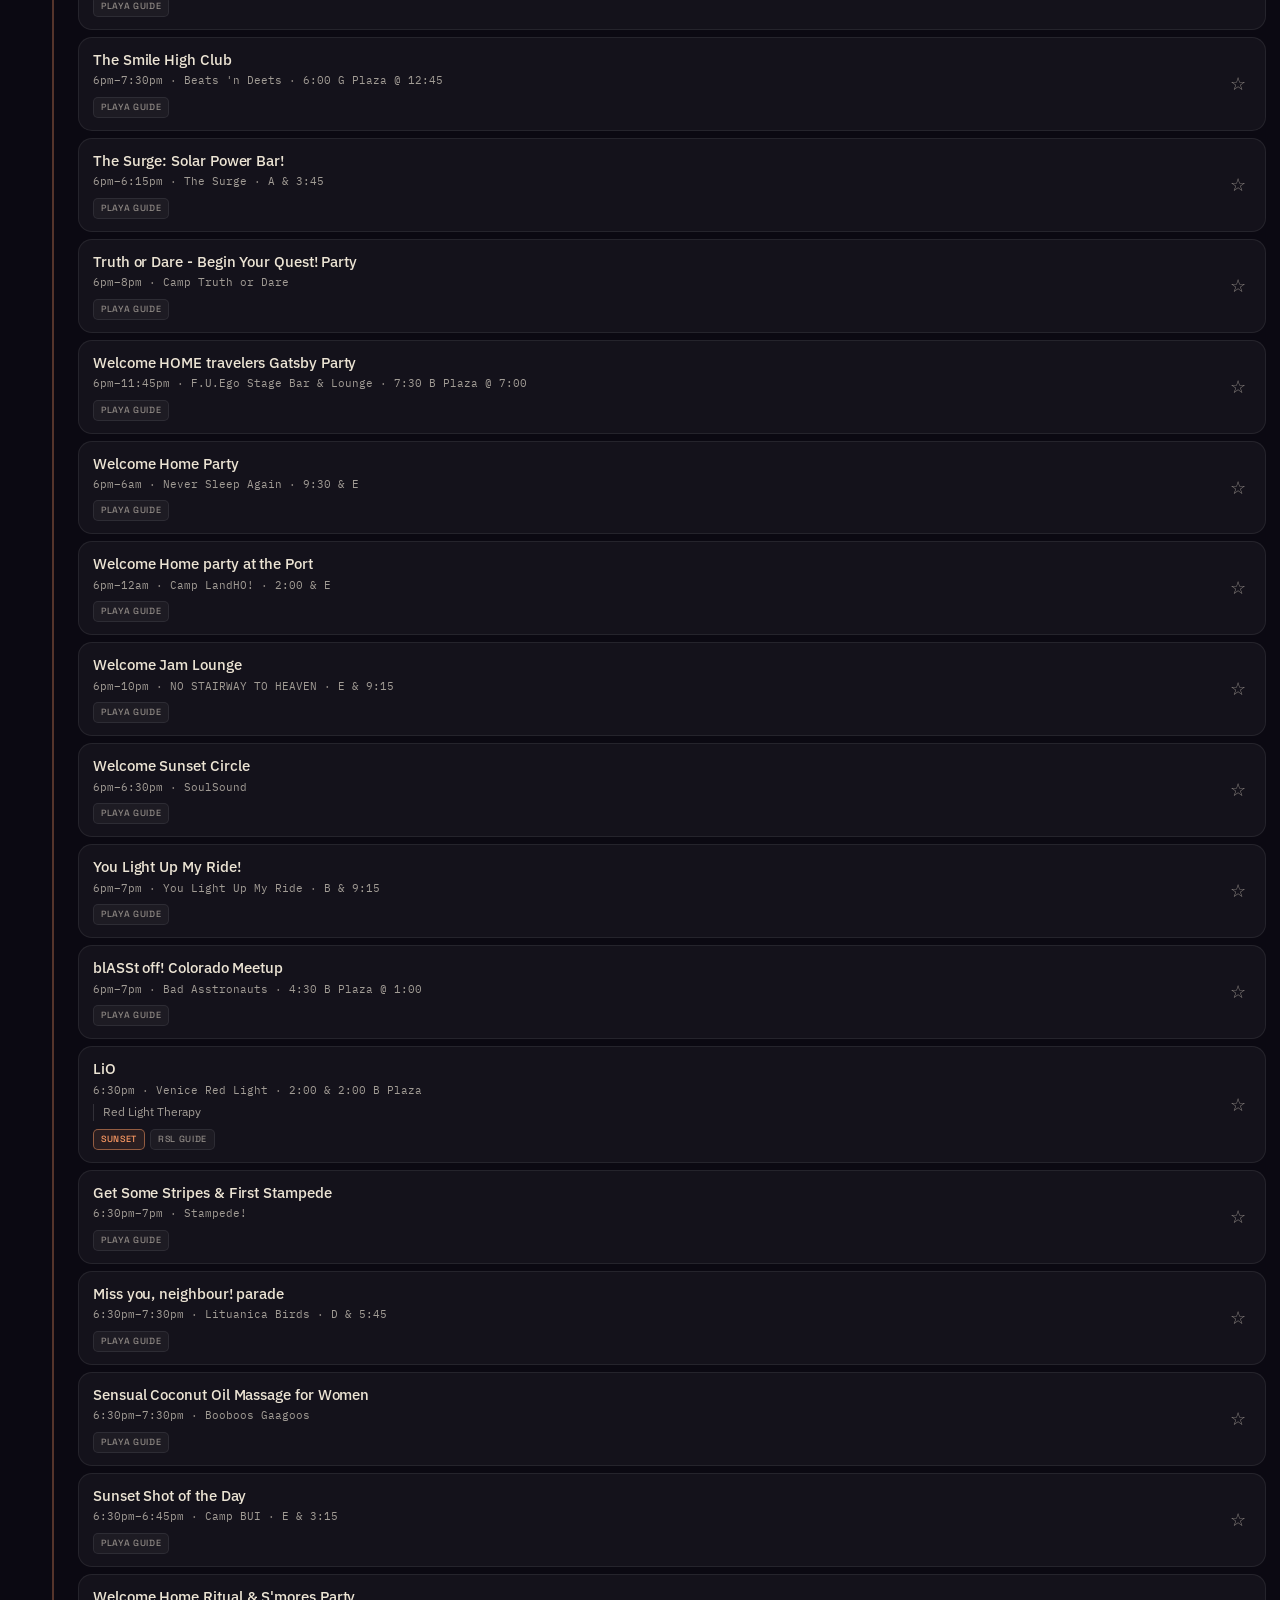
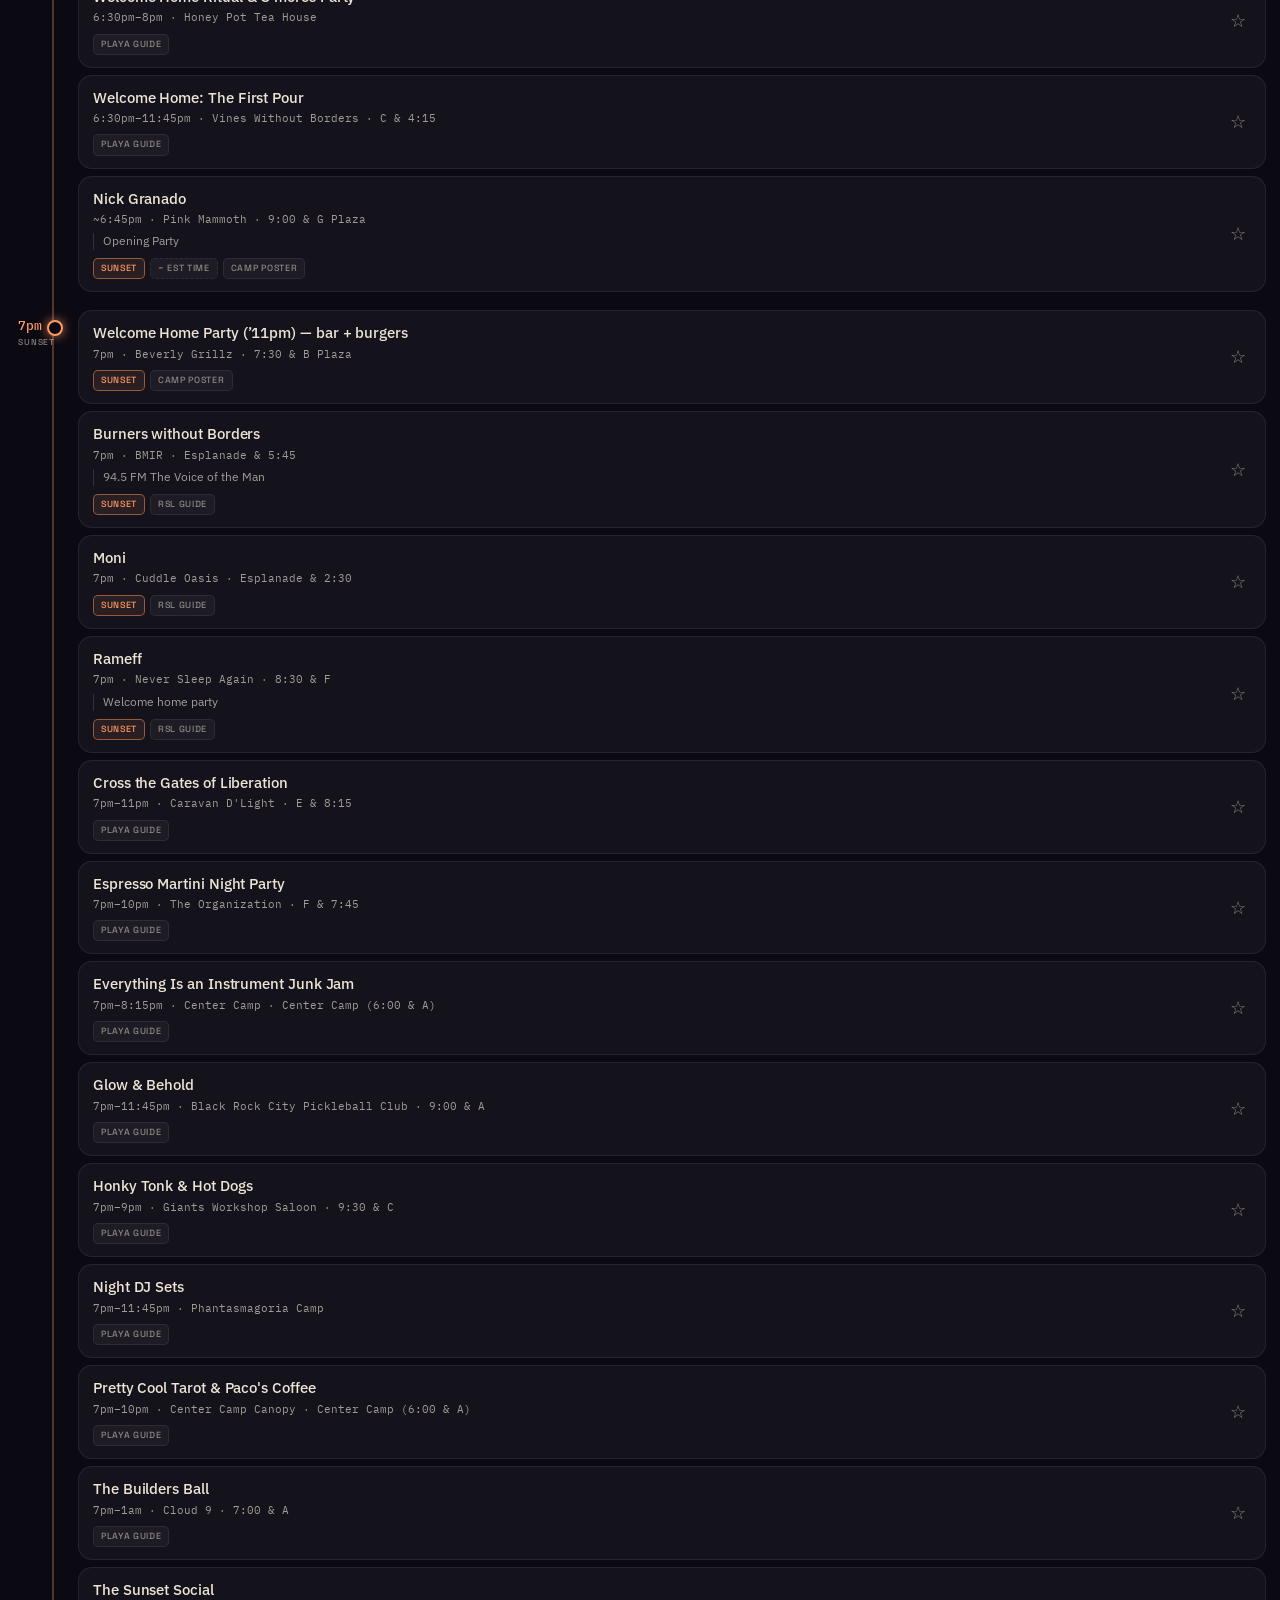
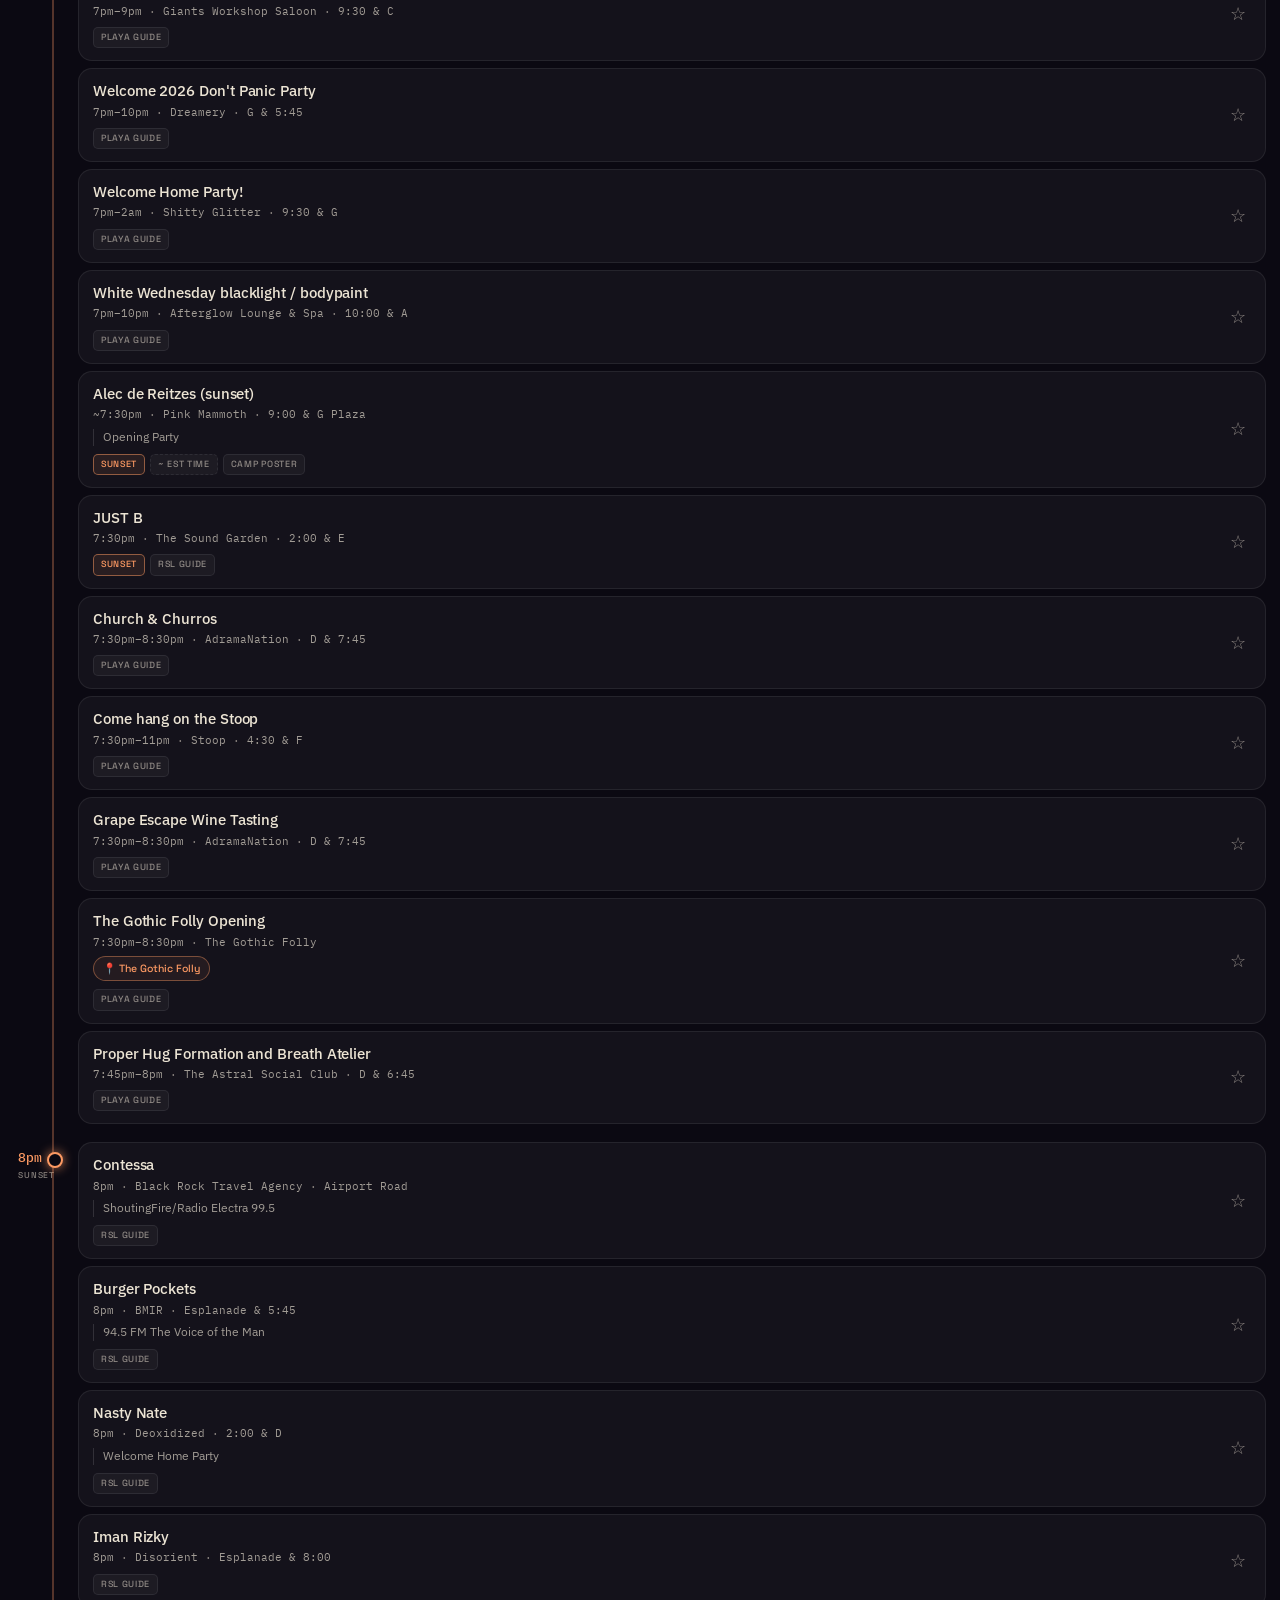
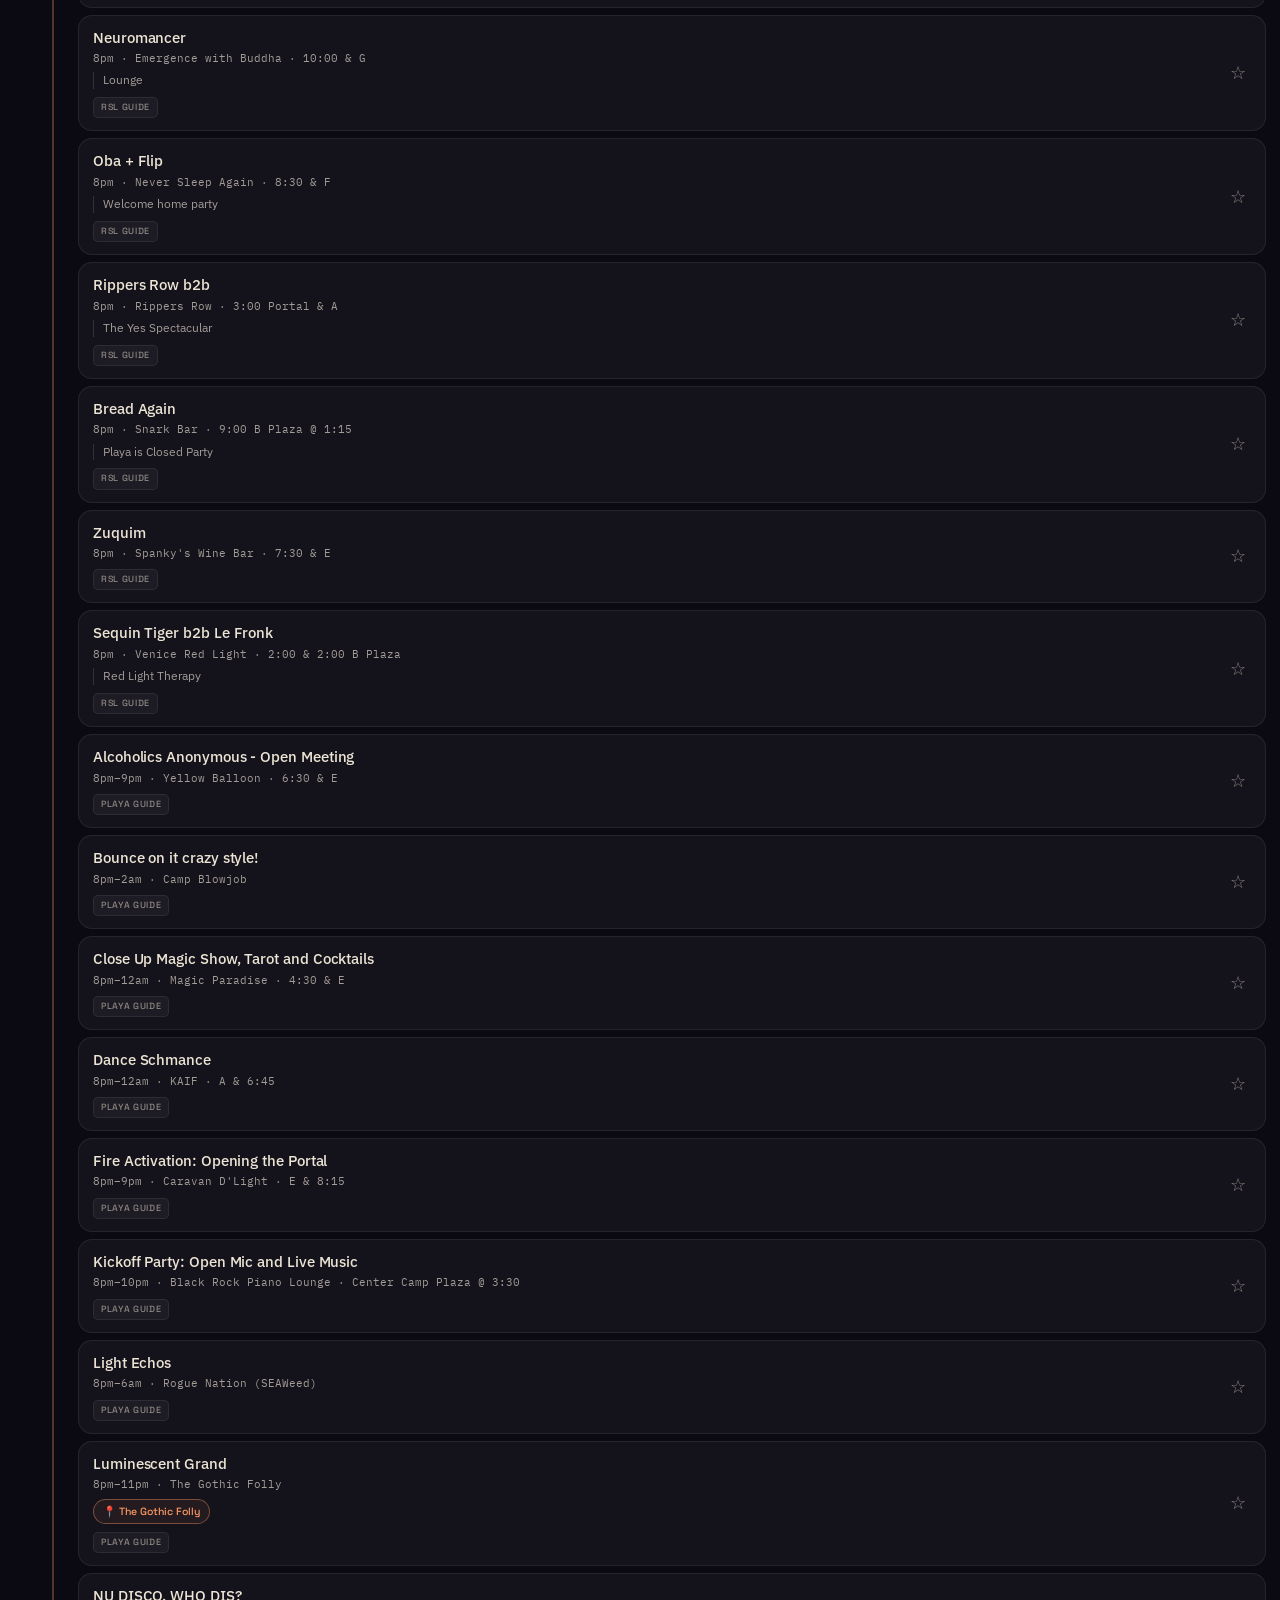
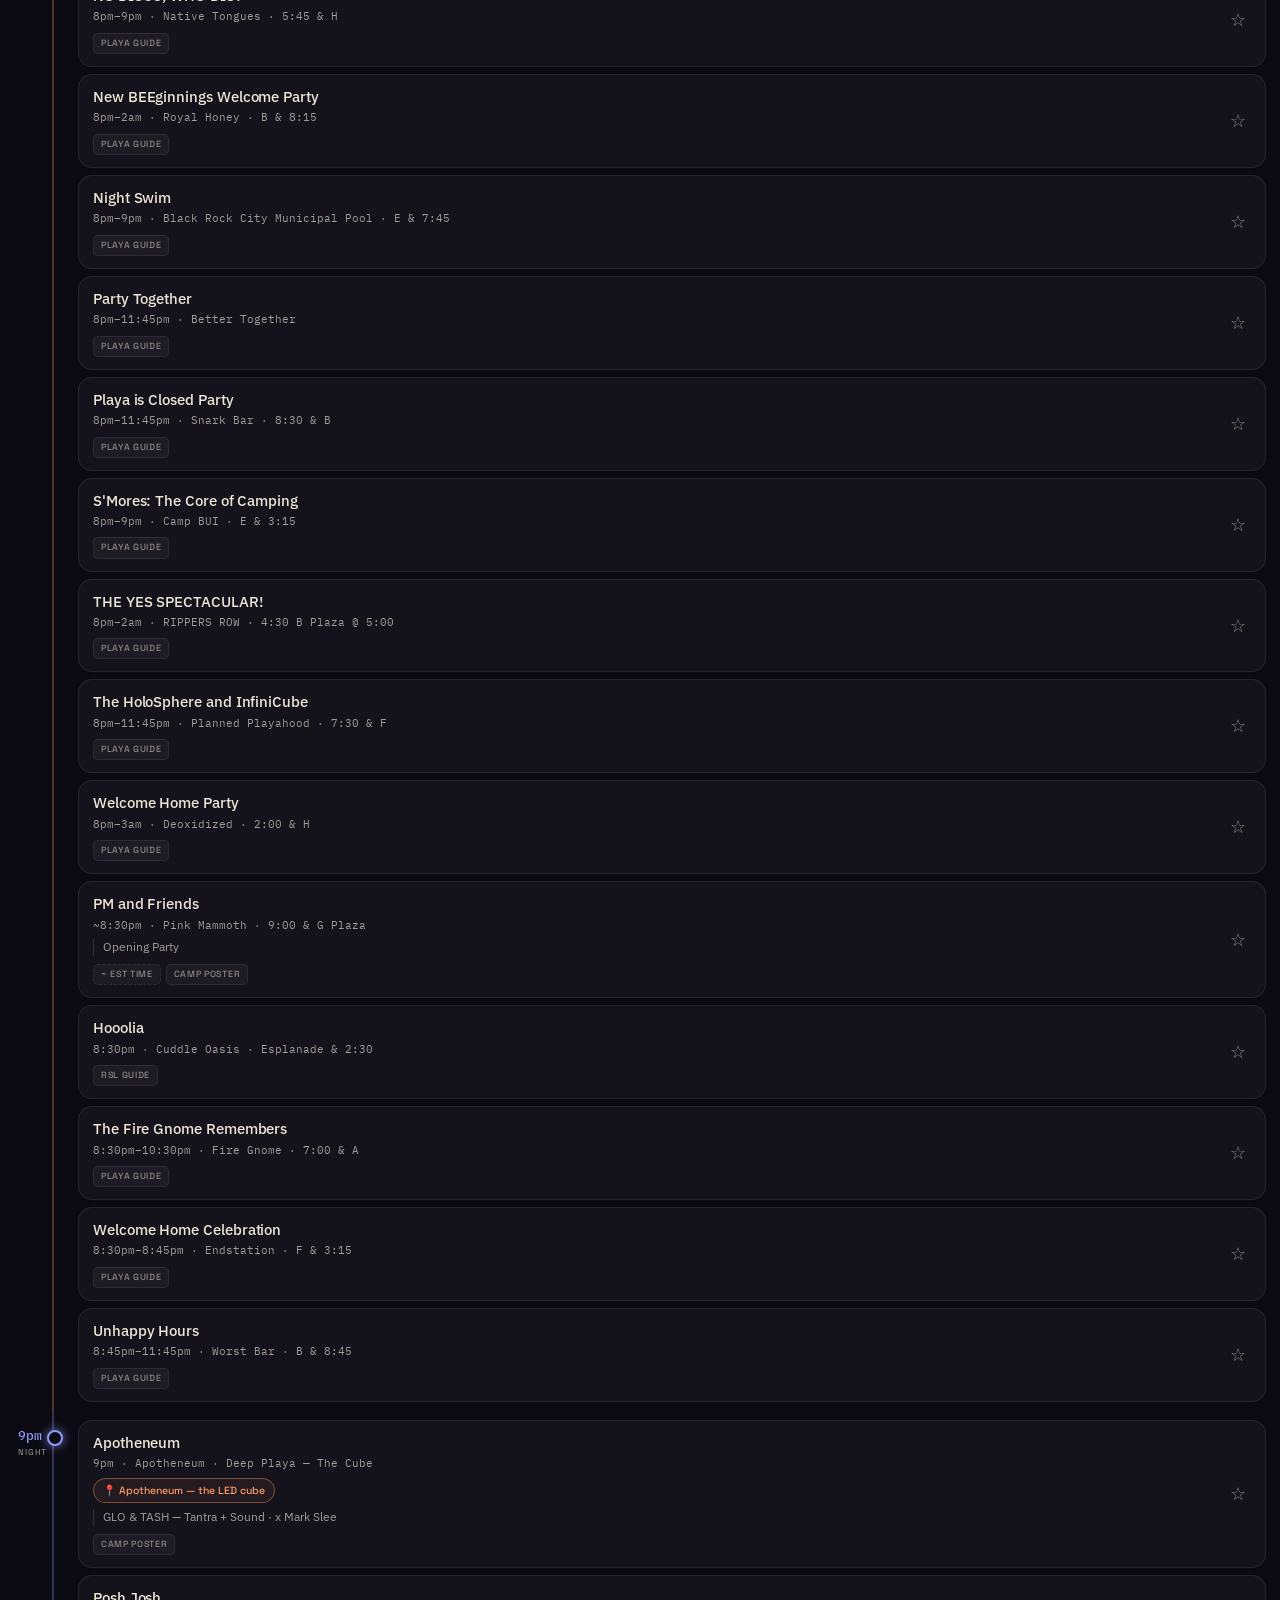
==== commit 7f2356ff: "Guide tab: art cars & landmarks, linked from event cards Co-Authored-By: Claude Opus 5 <noreply@anth" ====
--- a/index.html
+++ b/index.html
@@ -16,7 +16,7 @@
 <link rel="stylesheet" href="app.css">
 </head>
 <body>
-<div class="built">Updated Aug 29, 2026 - 1:14 PM</div>
+<div class="built">Updated Aug 29, 2026 - 1:27 PM</div>
 
 <div class="rail" id="rail" role="tablist" aria-label="Nights"></div>
 <div class="tools" id="tools"></div>
--- a/app.css
+++ b/app.css
@@ -597,7 +597,7 @@
   left: 12px; right: 12px;
   bottom: calc(11px + env(safe-area-inset-bottom, 0px));
   display: grid;
-  grid-template-columns: repeat(3, 1fr);
+  grid-template-columns: repeat(4, 1fr);
   gap: 3px;
   padding: 5px;
   border-radius: 19px;
@@ -688,6 +688,60 @@
 .actions { display: flex; gap: 8px; flex-wrap: wrap; padding: 0 14px 14px; }
 .actions.links { padding-top: 0; }
 a.btn.link { text-decoration: none; display: inline-block; color: var(--ink-2); }
+
+/* ---------- guide links on cards + the Guide tab ---------------------- */
+
+.glinks { display: flex; flex-wrap: wrap; gap: 5px; margin-top: 6px; }
+.gl {
+  font-family: var(--ui);
+  font-size: 10.5px;
+  font-weight: 500;
+  padding: 4px 9px;
+  border-radius: 999px;
+  border: 1px solid rgba(94, 234, 212, .35);
+  color: var(--el);
+  background: rgba(94, 234, 212, .07);
+}
+.gl.art, .gl.place { border-color: rgba(253, 154, 99, .4); color: var(--phase-dusk); background: rgba(253, 154, 99, .07); }
+.chip.gfilter[aria-pressed="true"] { color: #2e1404; background: var(--phase-dusk); border-color: var(--phase-dusk); }
+
+.guide { display: grid; gap: 10px; padding: 8px 14px 6px; }
+.gcard {
+  padding: 14px 16px;
+  border: 1px solid var(--hair);
+  border-radius: var(--r-card);
+  background: var(--s1);
+  scroll-margin-top: 16px;
+  transition: border-color .4s ease, box-shadow .4s ease;
+}
+.gcard.car { border-left: 3px solid rgba(94, 234, 212, .6); }
+.gcard.art, .gcard.place { border-left: 3px solid rgba(253, 154, 99, .6); }
+.gcard.lit { border-color: var(--el); box-shadow: 0 0 0 1px var(--el), 0 8px 30px -10px var(--el); }
+.ghead { display: flex; align-items: baseline; gap: 10px; }
+.ghead h2 {
+  margin: 0;
+  font-family: var(--display);
+  font-size: 26px;
+  letter-spacing: .03em;
+  line-height: 1;
+  color: var(--ink);
+  flex: 1;
+}
+.gcount { font-family: var(--mono); font-size: 10.5px; color: var(--ink-3); white-space: nowrap; }
+.gwhere, .gweek { margin-top: 9px; font-size: 13px; line-height: 1.5; color: var(--ink-2); }
+.glab {
+  display: inline-block;
+  margin-right: 8px;
+  font-family: var(--ui);
+  font-size: 9.5px;
+  font-weight: 700;
+  letter-spacing: .12em;
+  text-transform: uppercase;
+  color: var(--phase-dusk);
+}
+.gcard.car .glab { color: var(--el); }
+.gdesc { margin: 9px 0 0; font-size: 13.5px; line-height: 1.5; color: var(--ink); }
+.gcard .btn { margin-top: 12px; }
 .btn {
   padding: 12px 16px;
   border: 1px solid var(--hair-2);
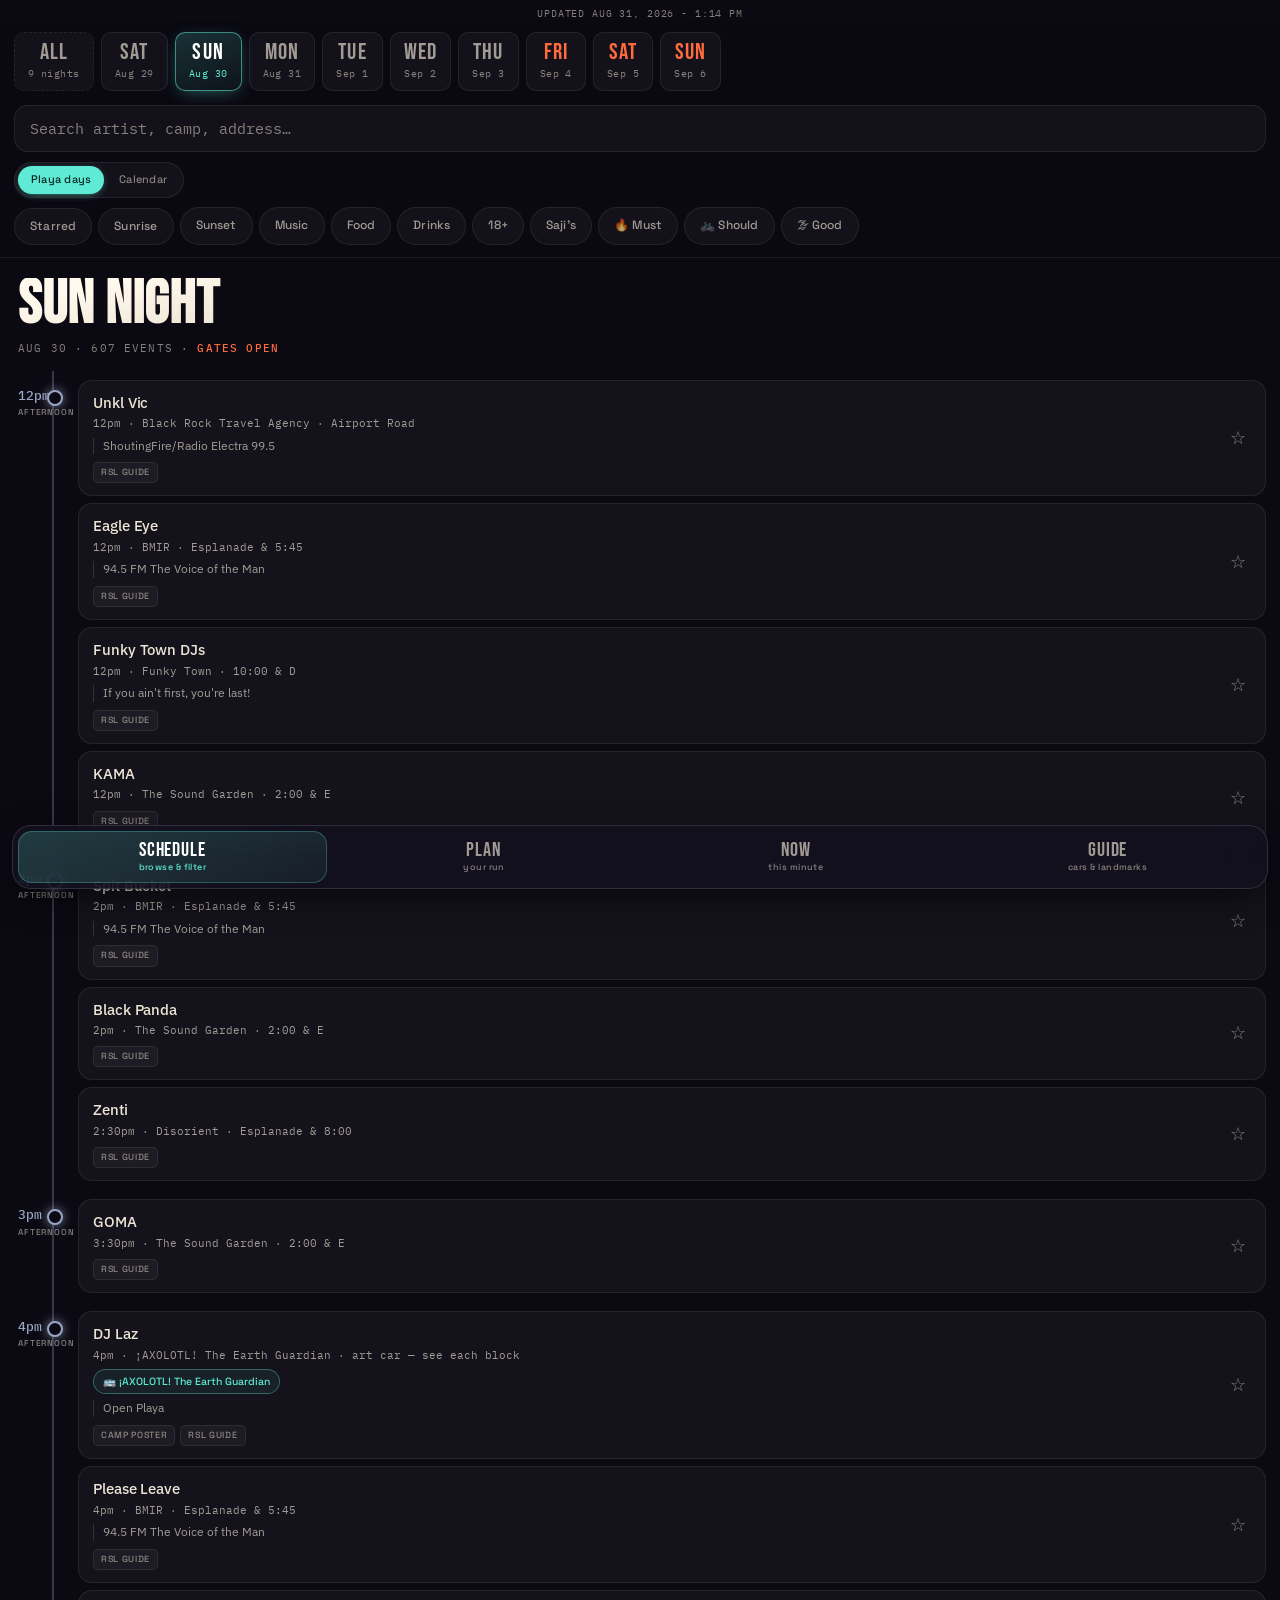
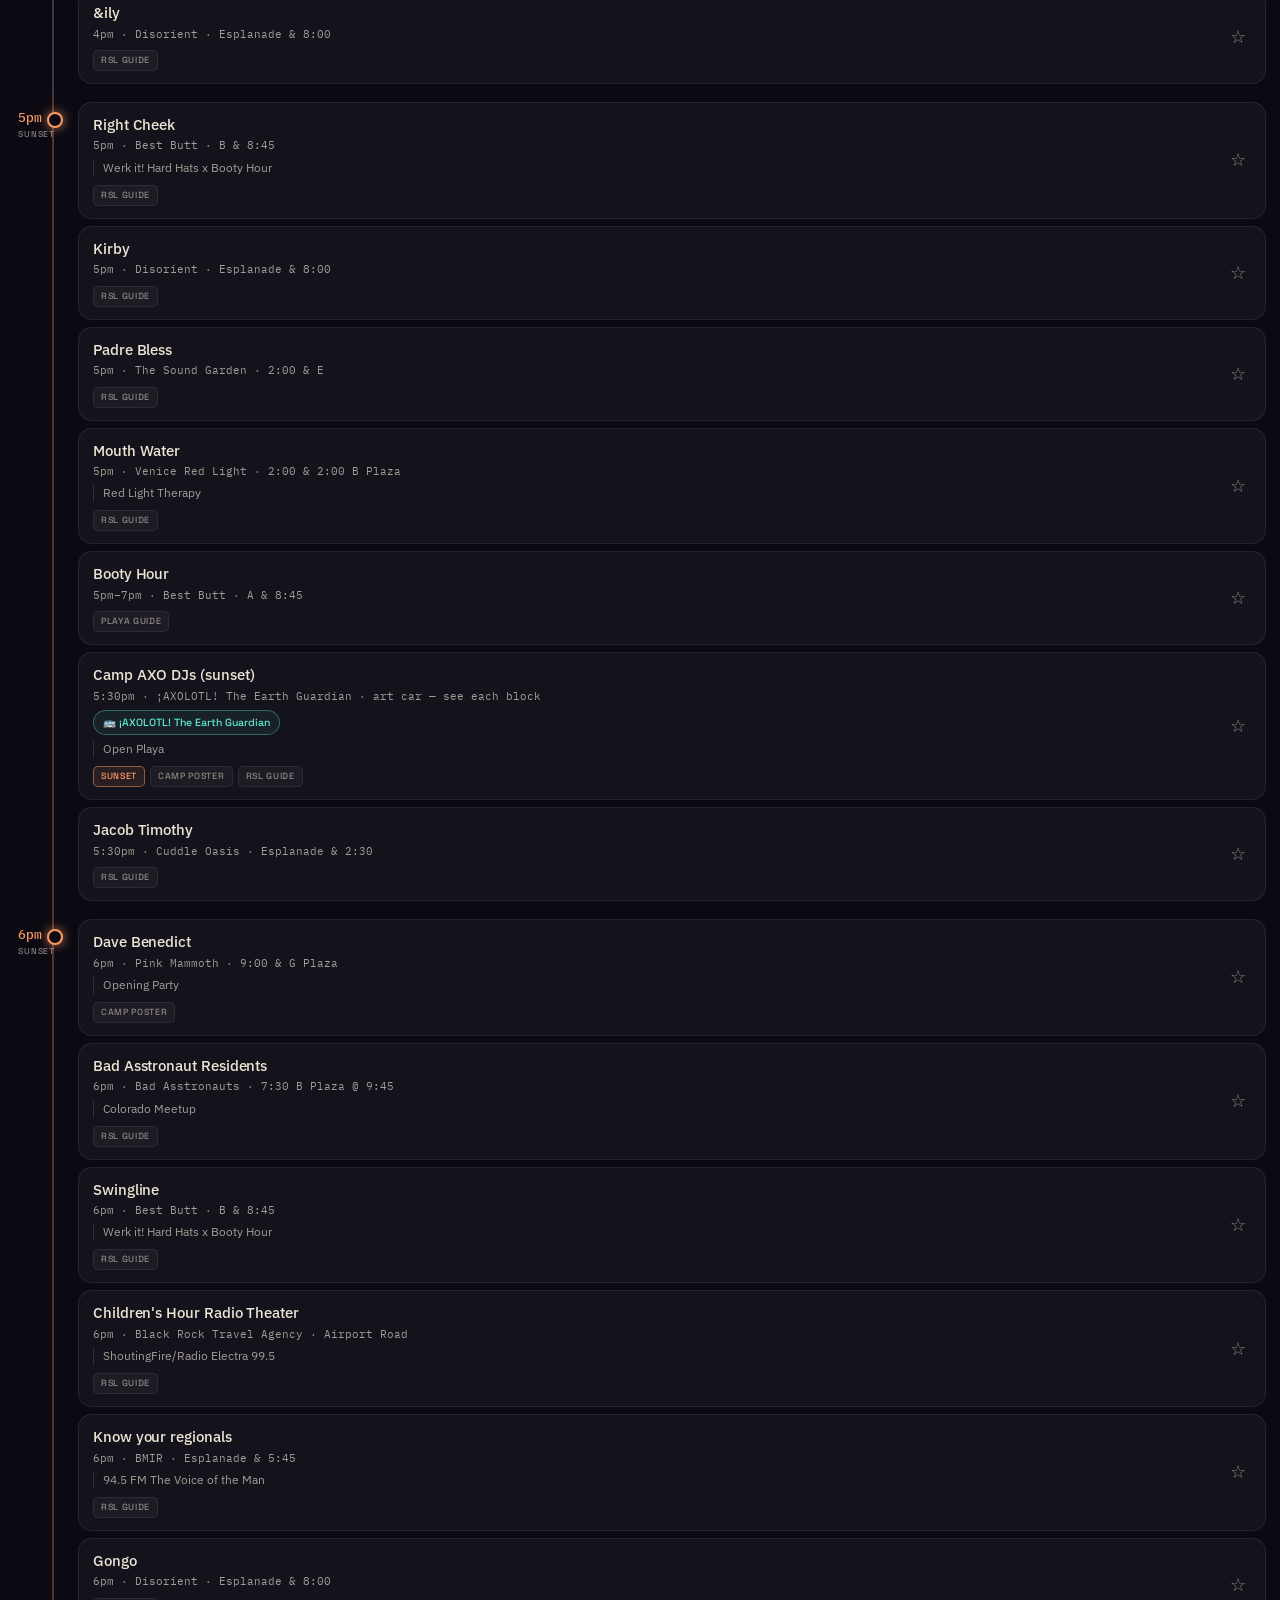
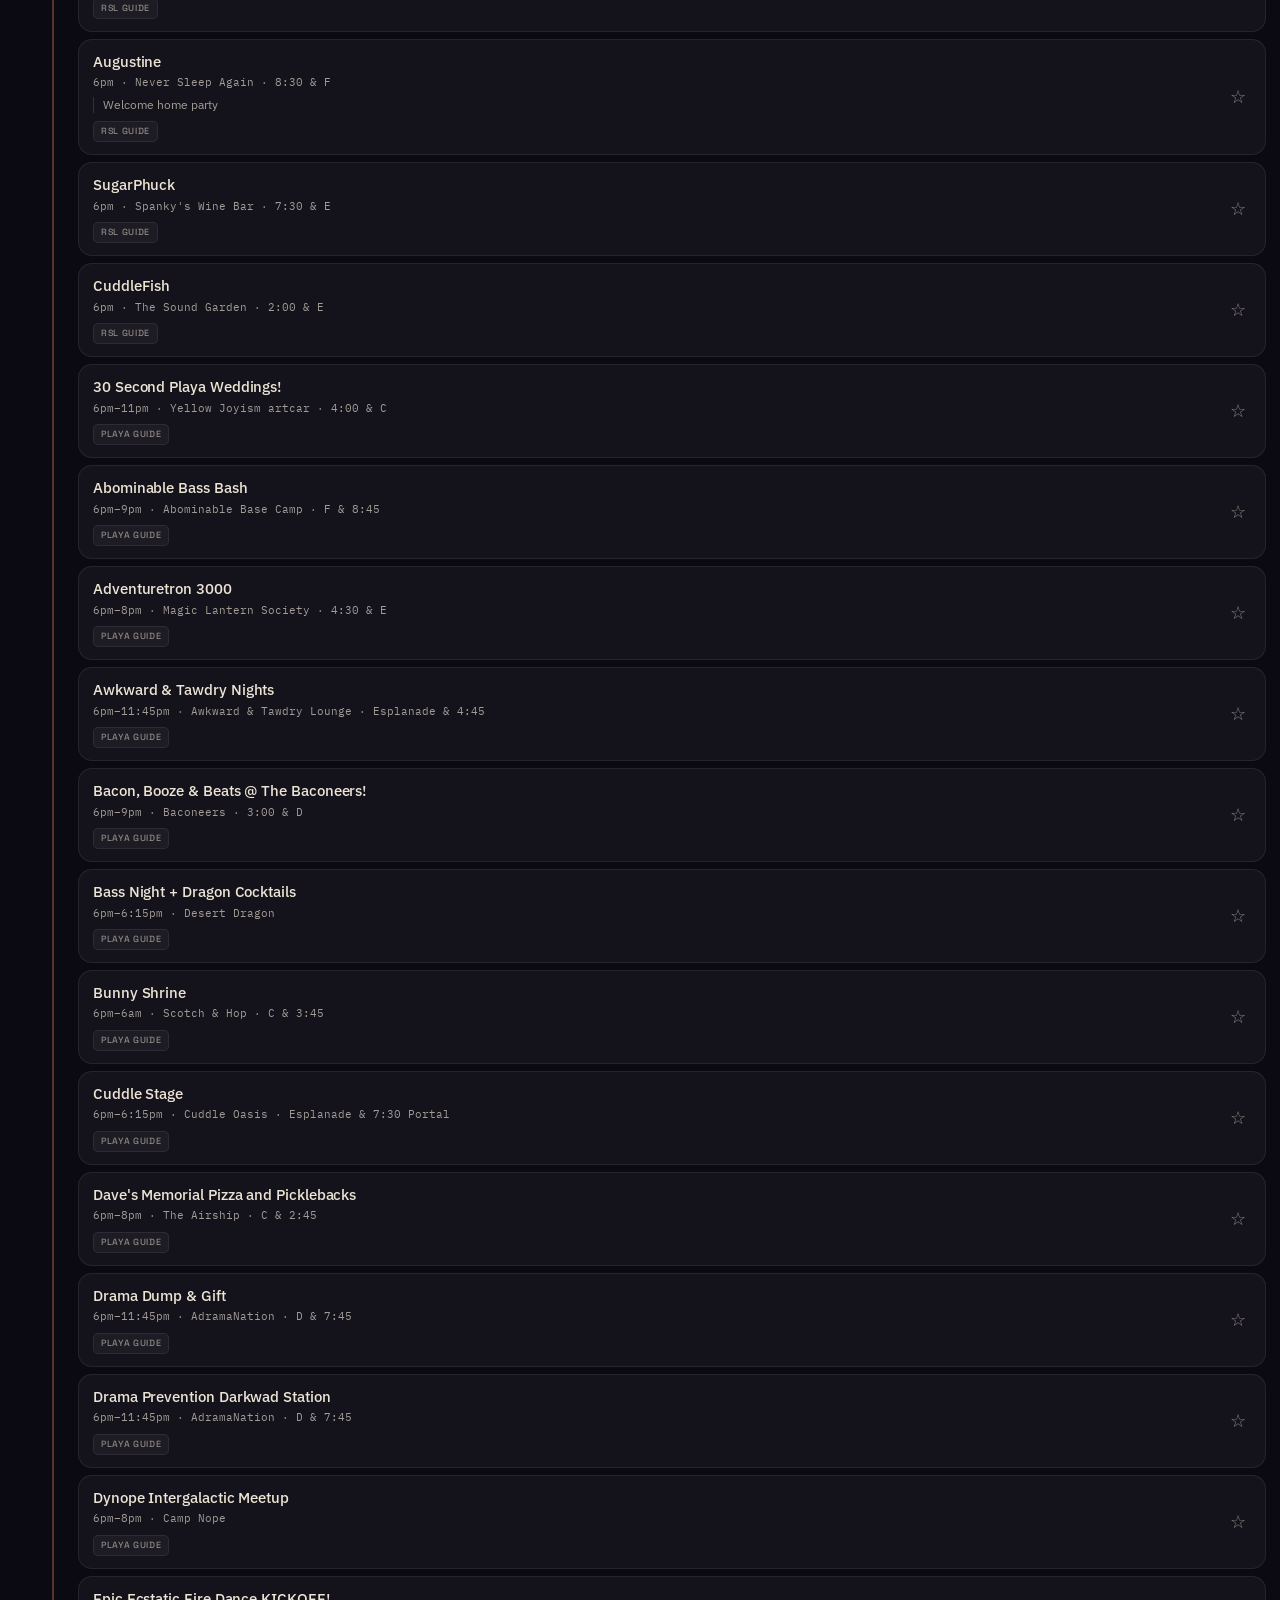
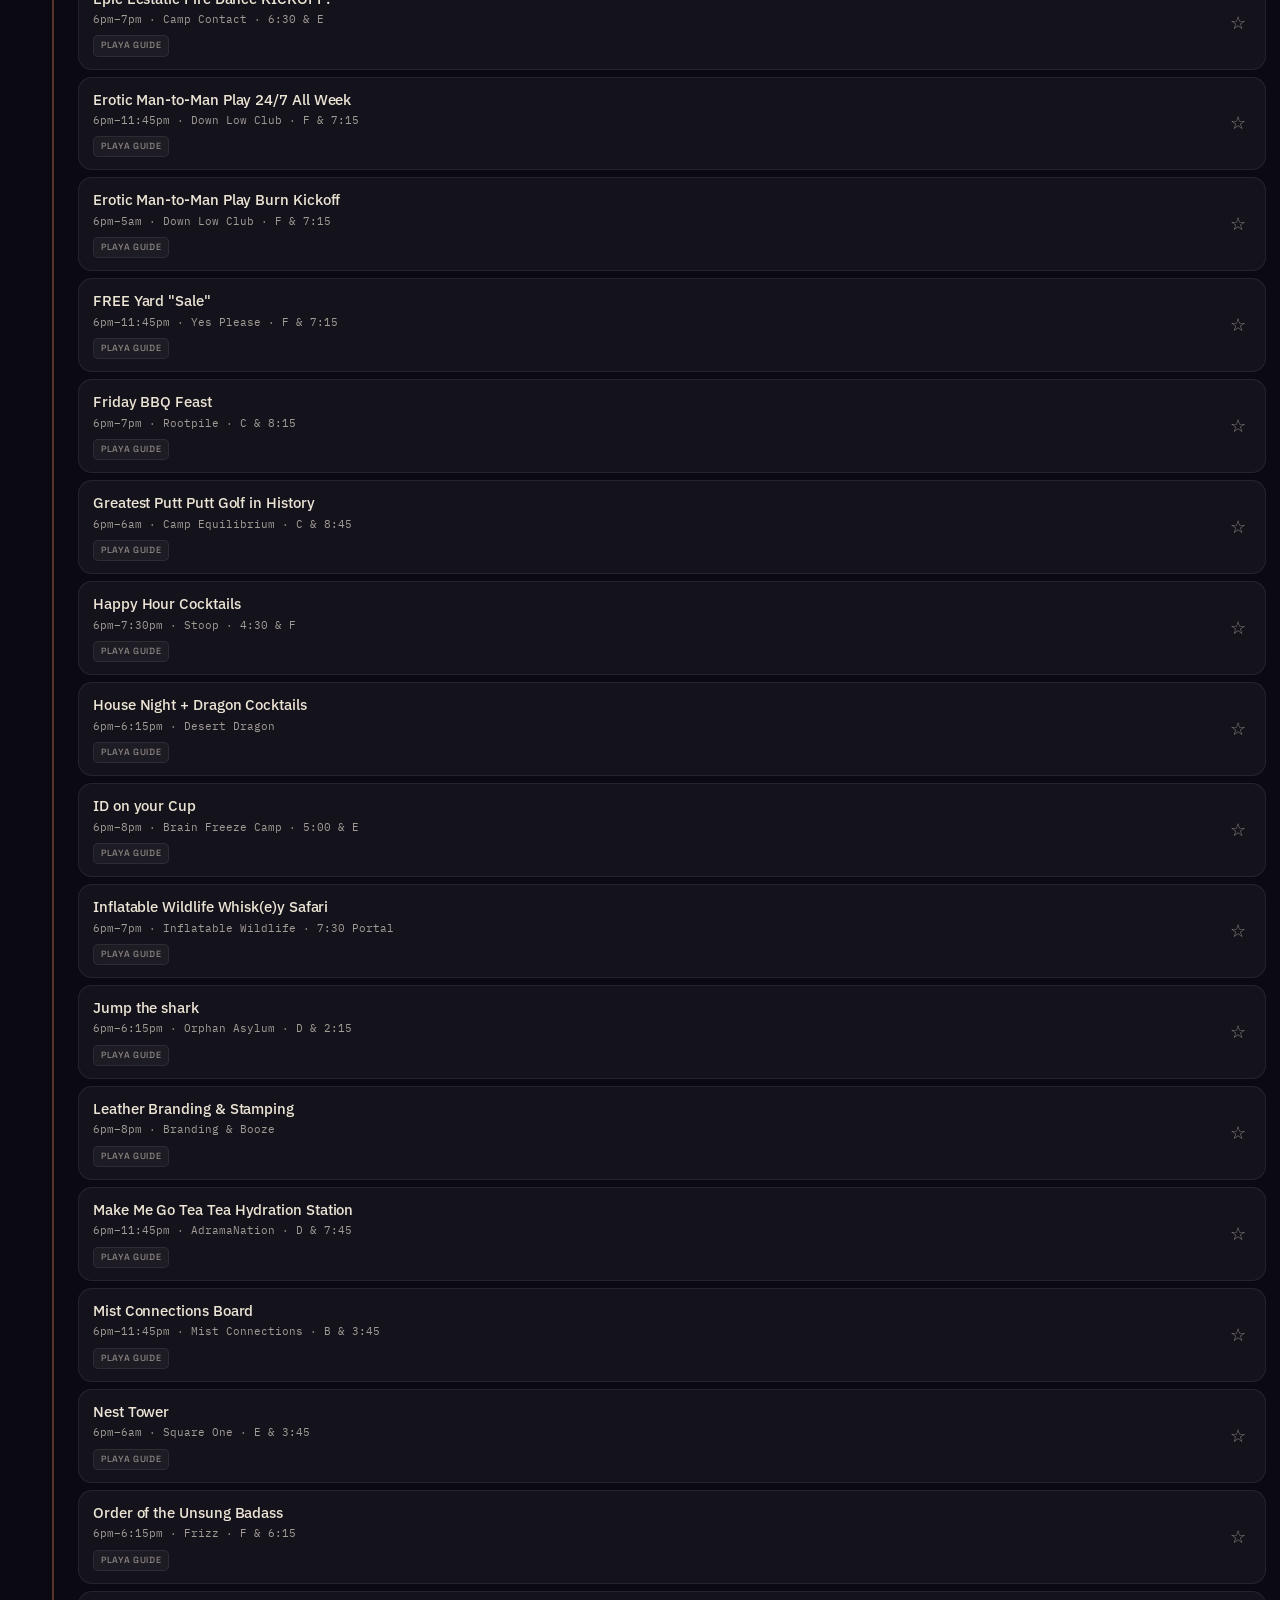
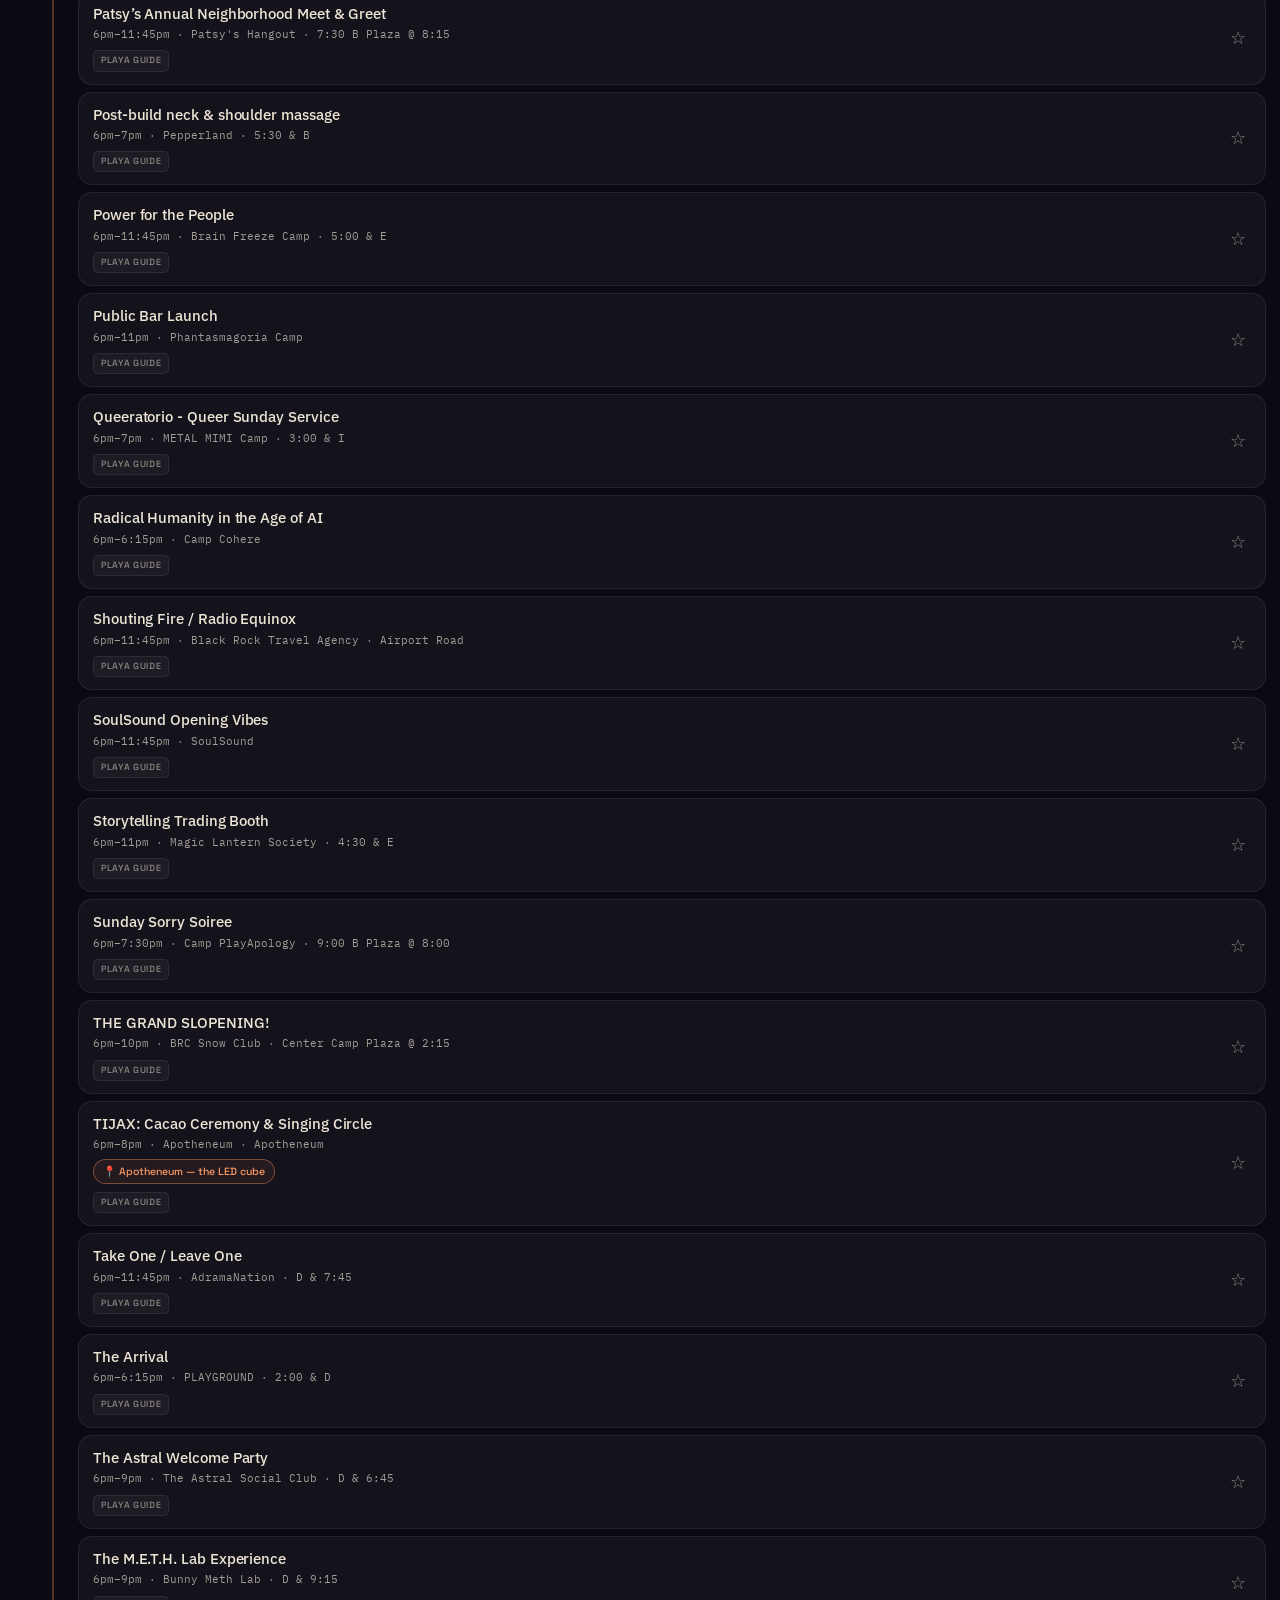
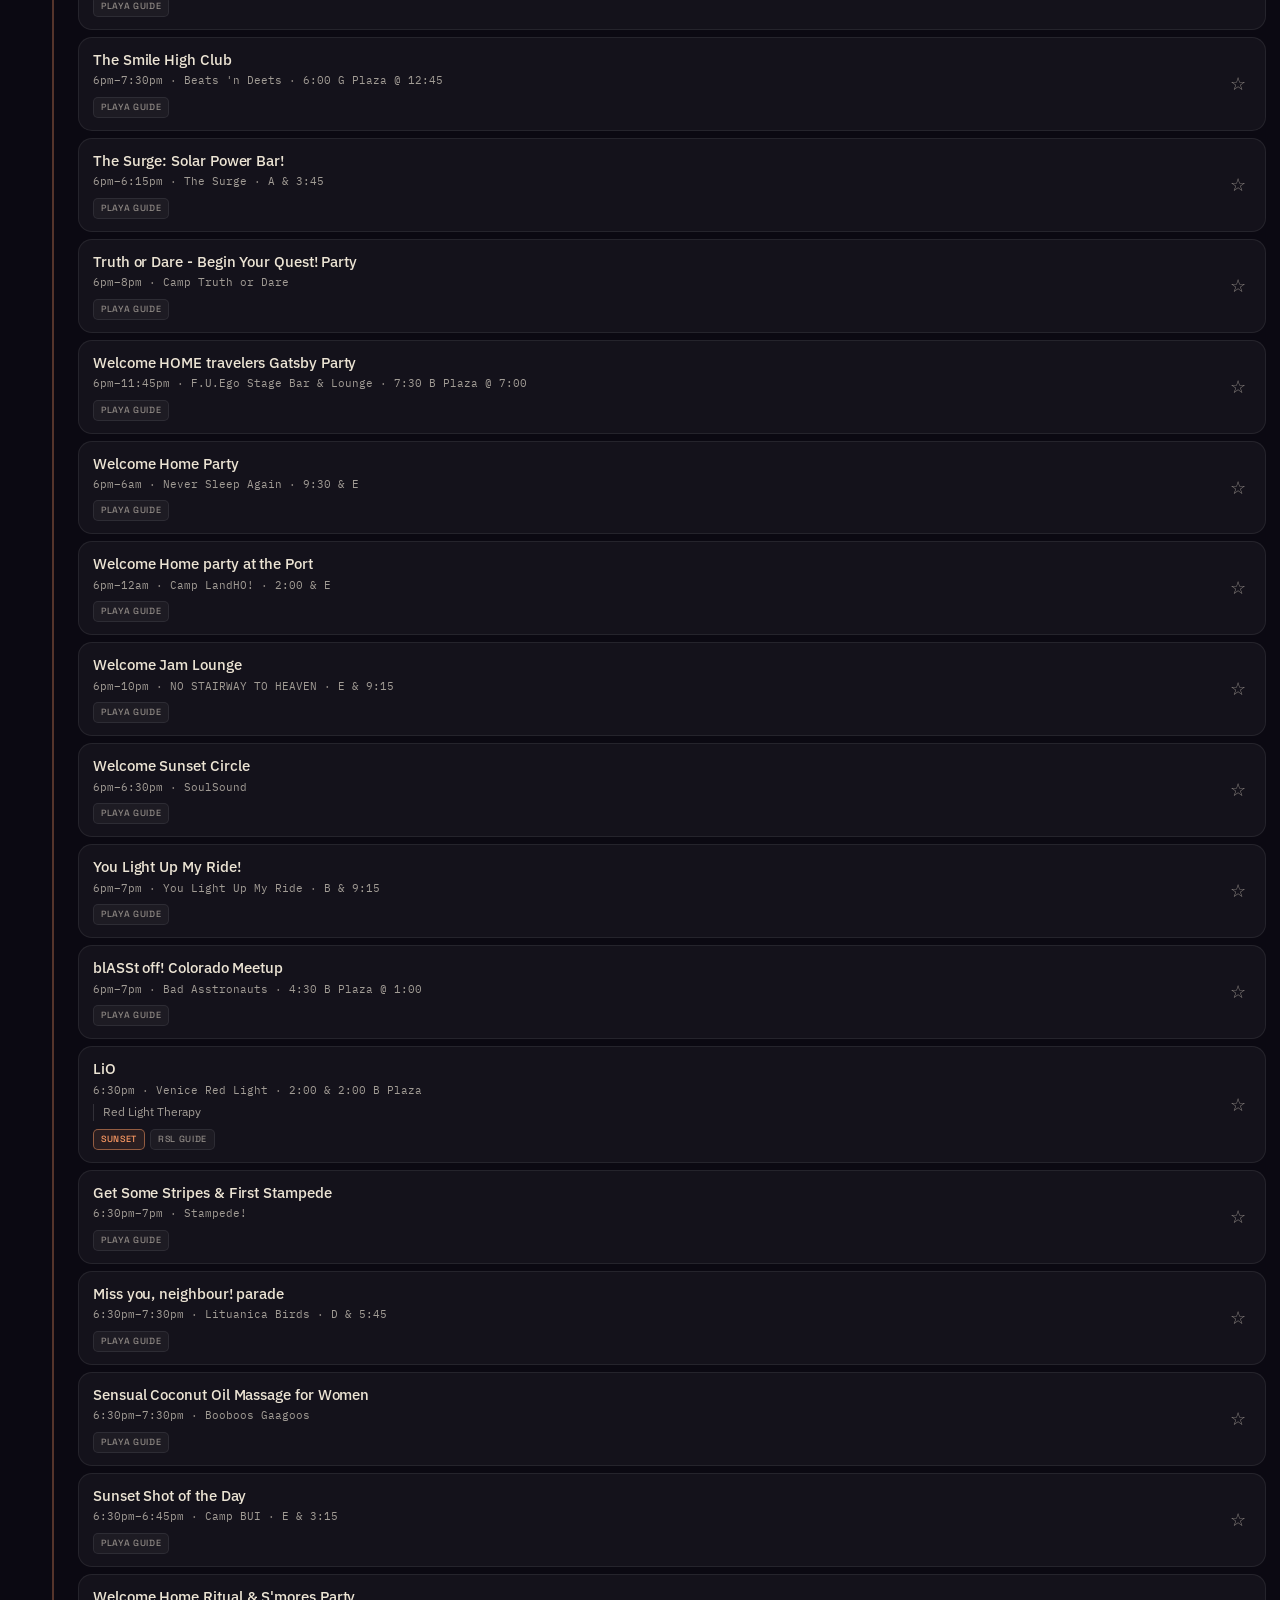
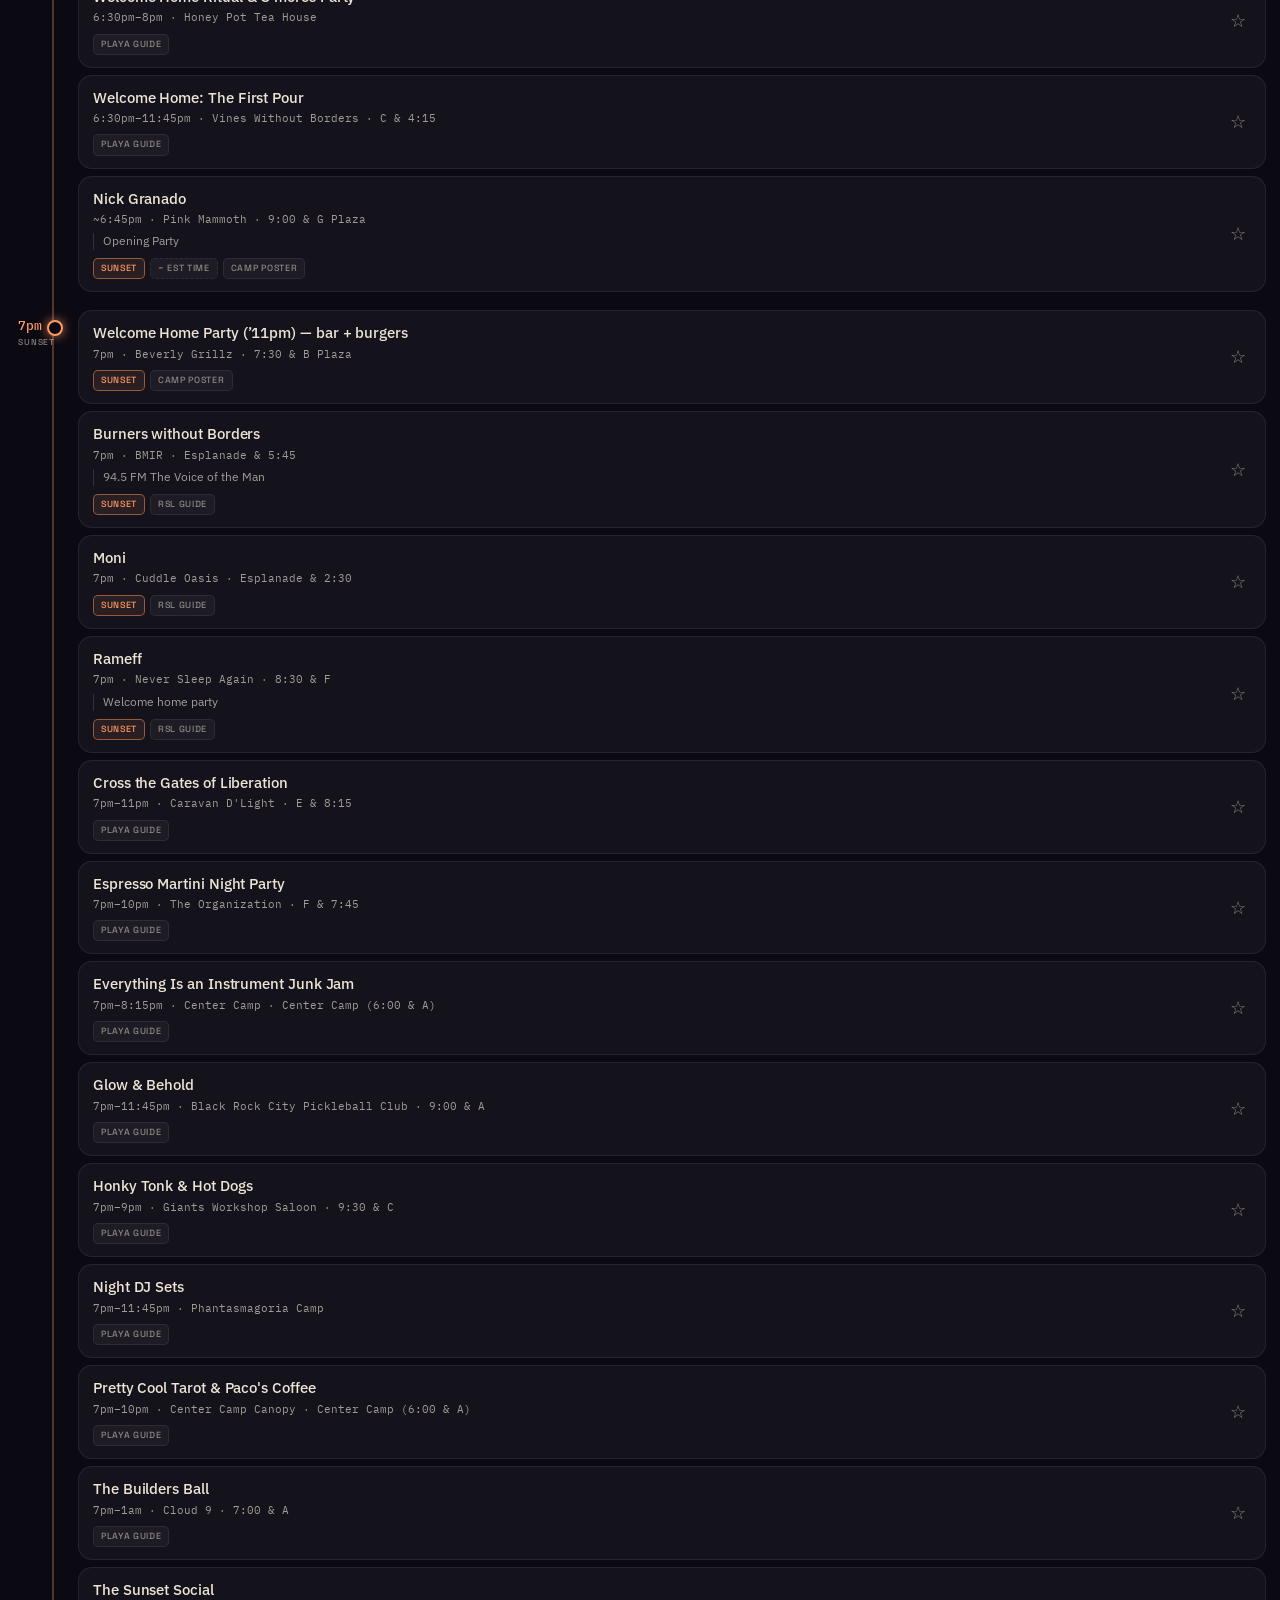
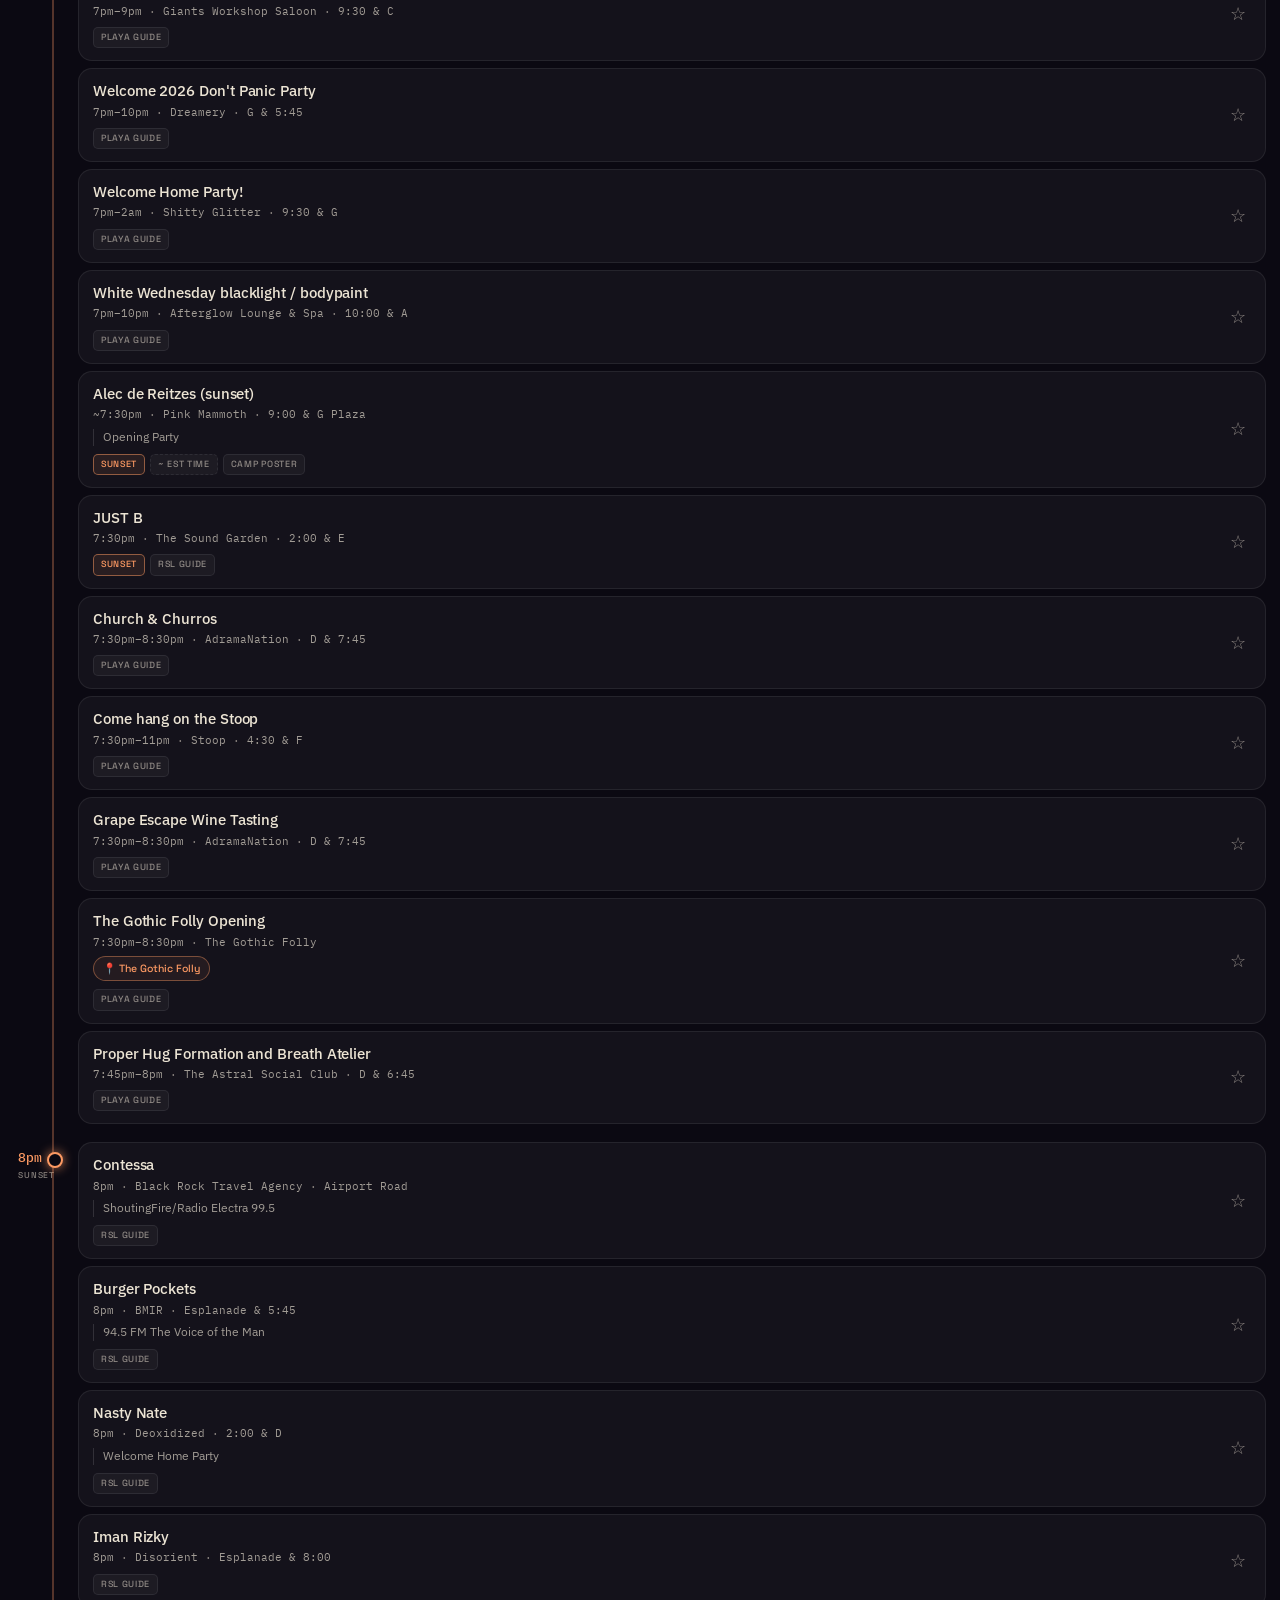
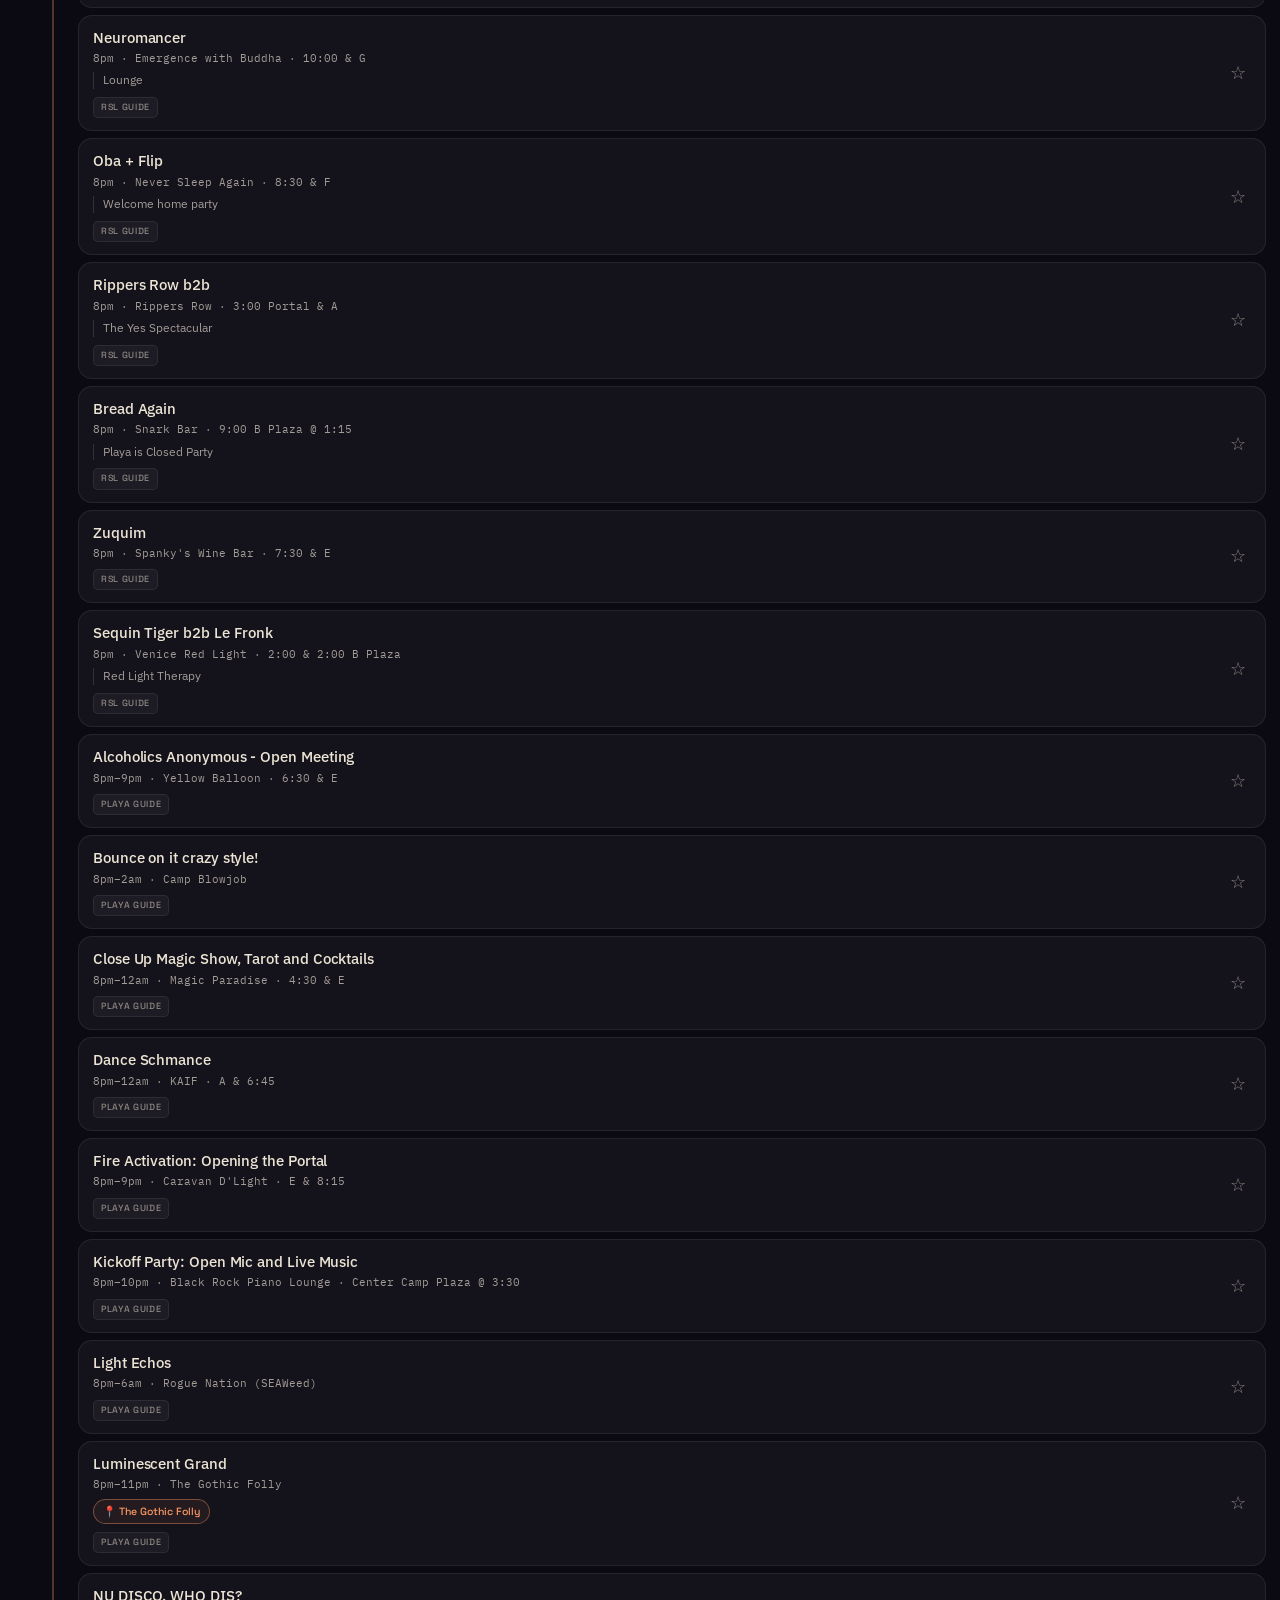
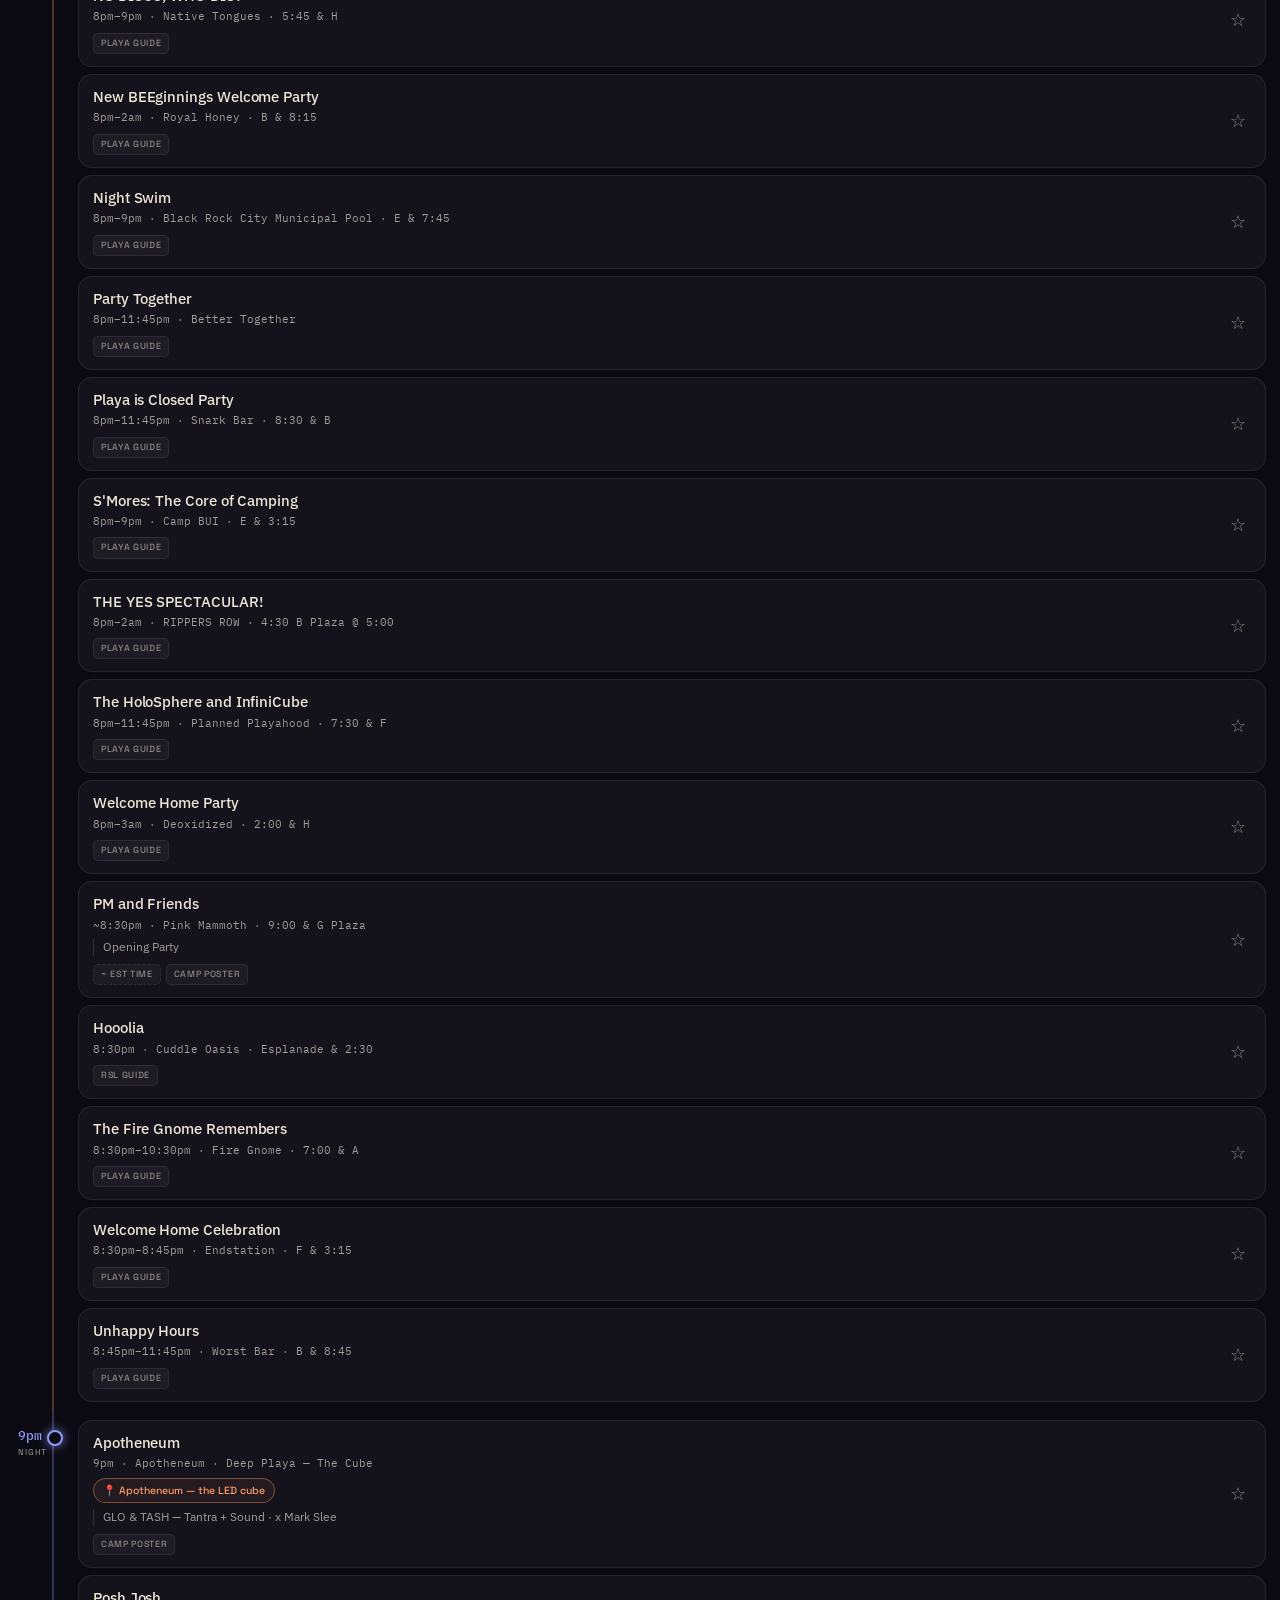
==== commit c835575c: "Fix playa-time day shifts: Marten Lou Bipolar sunrise -> Tue, Long Feng b2b Arodes -> Wed, Opulent T" ====
--- a/index.html
+++ b/index.html
@@ -16,7 +16,7 @@
 <link rel="stylesheet" href="app.css">
 </head>
 <body>
-<div class="built">Updated Aug 29, 2026 - 1:27 PM</div>
+<div class="built">Updated Aug 31, 2026 - 1:14 PM</div>
 
 <div class="rail" id="rail" role="tablist" aria-label="Nights"></div>
 <div class="tools" id="tools"></div>
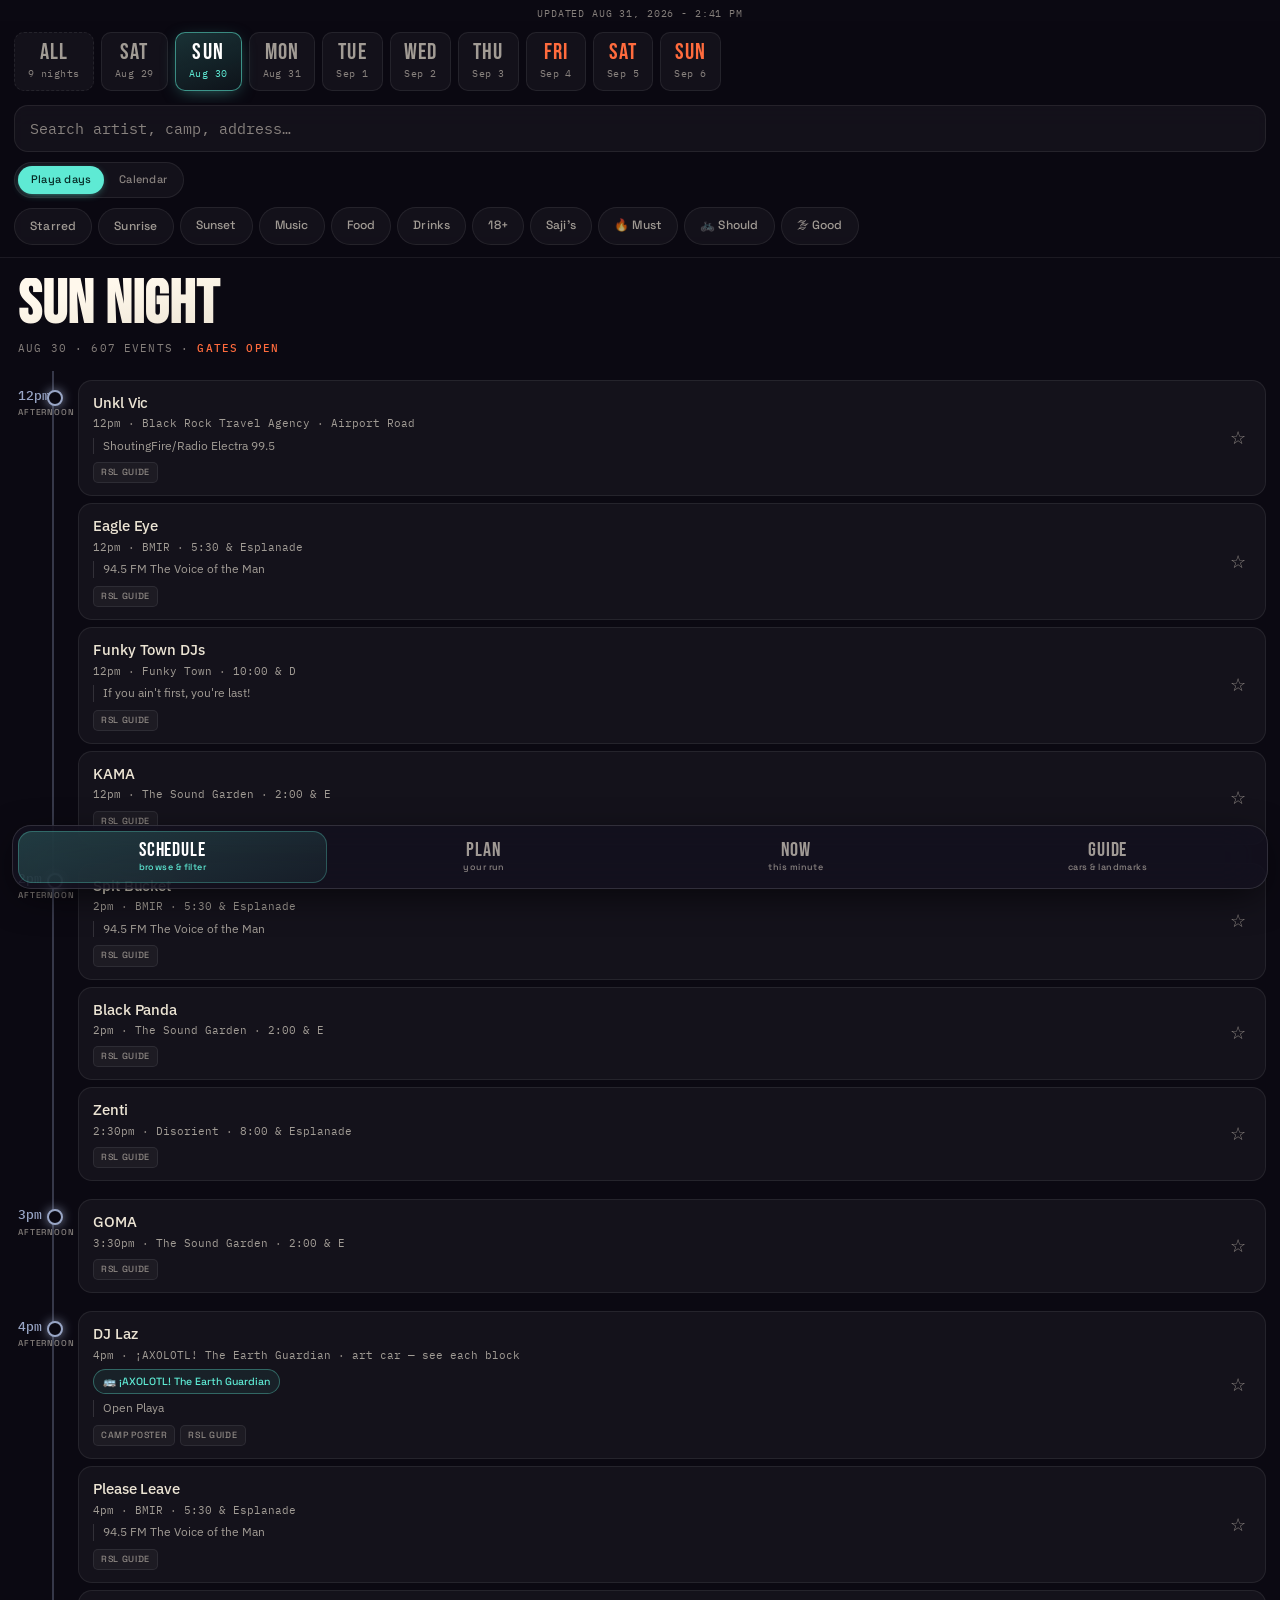
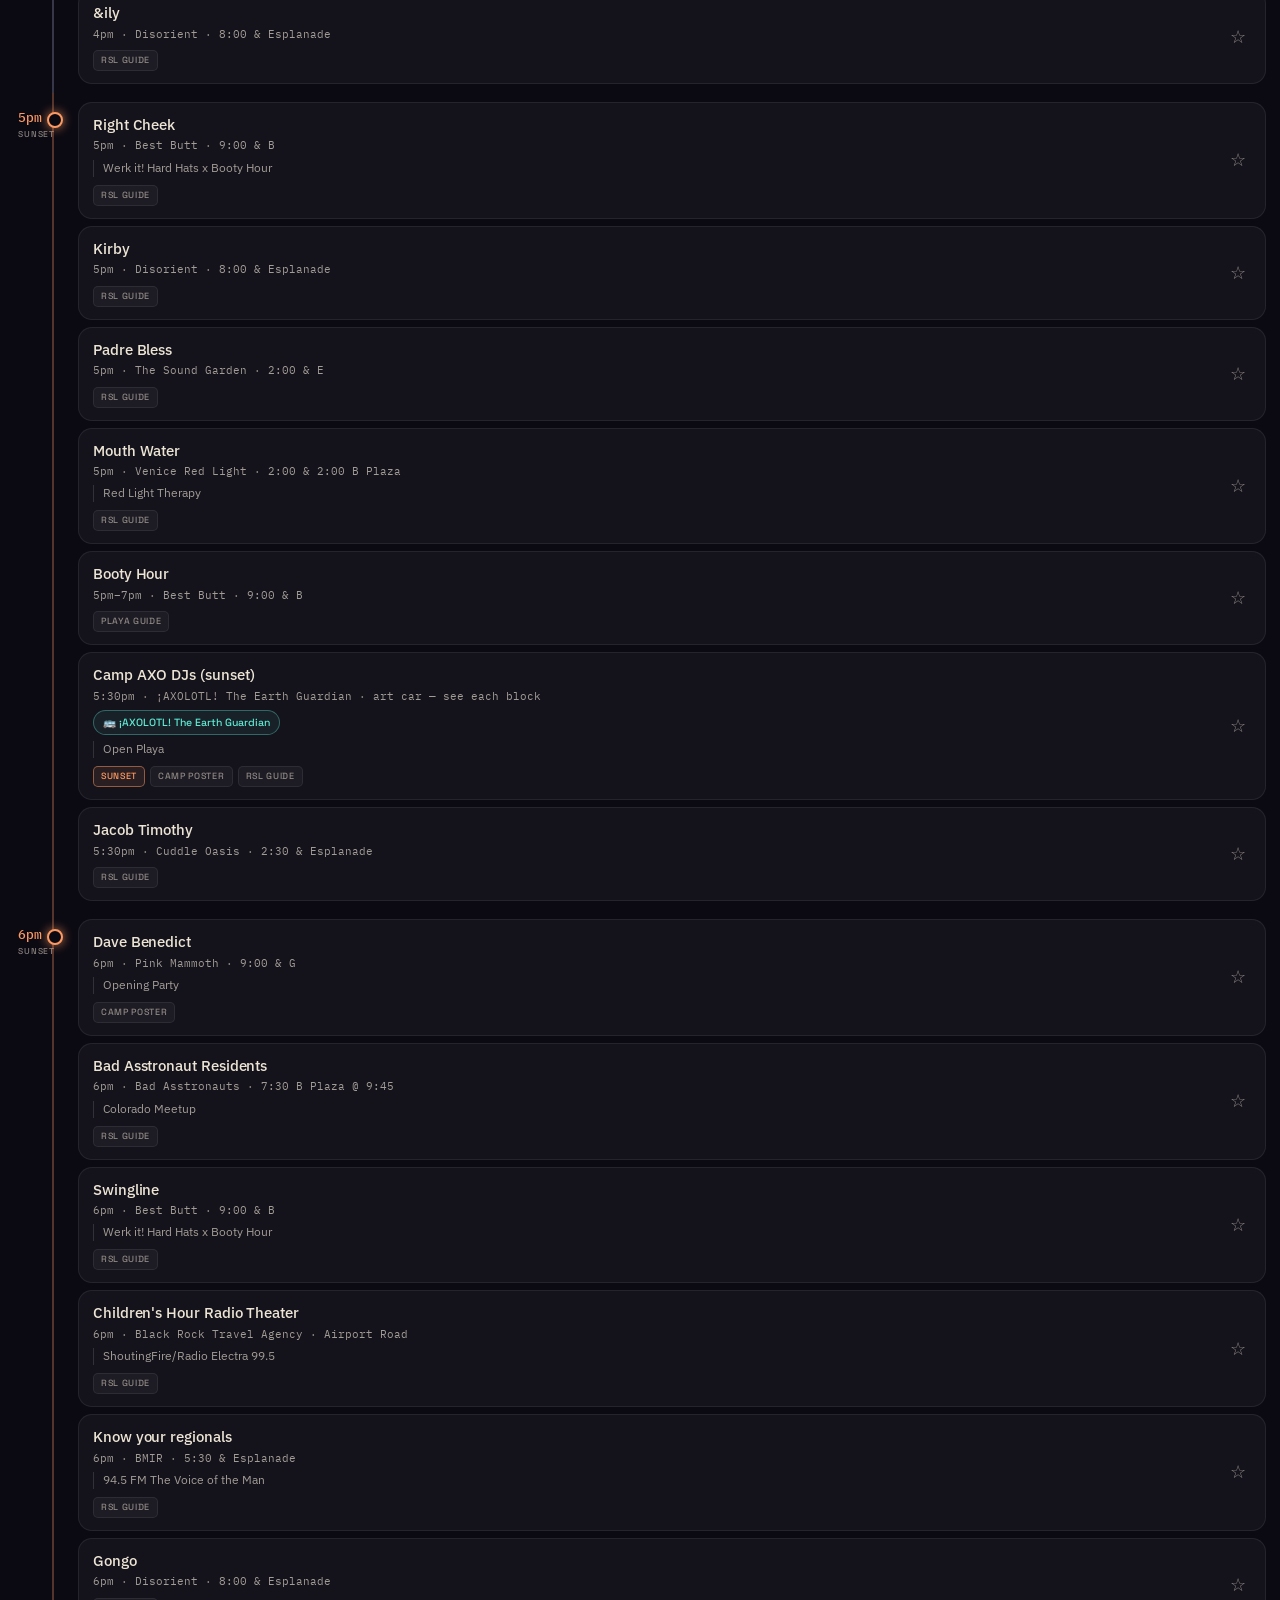
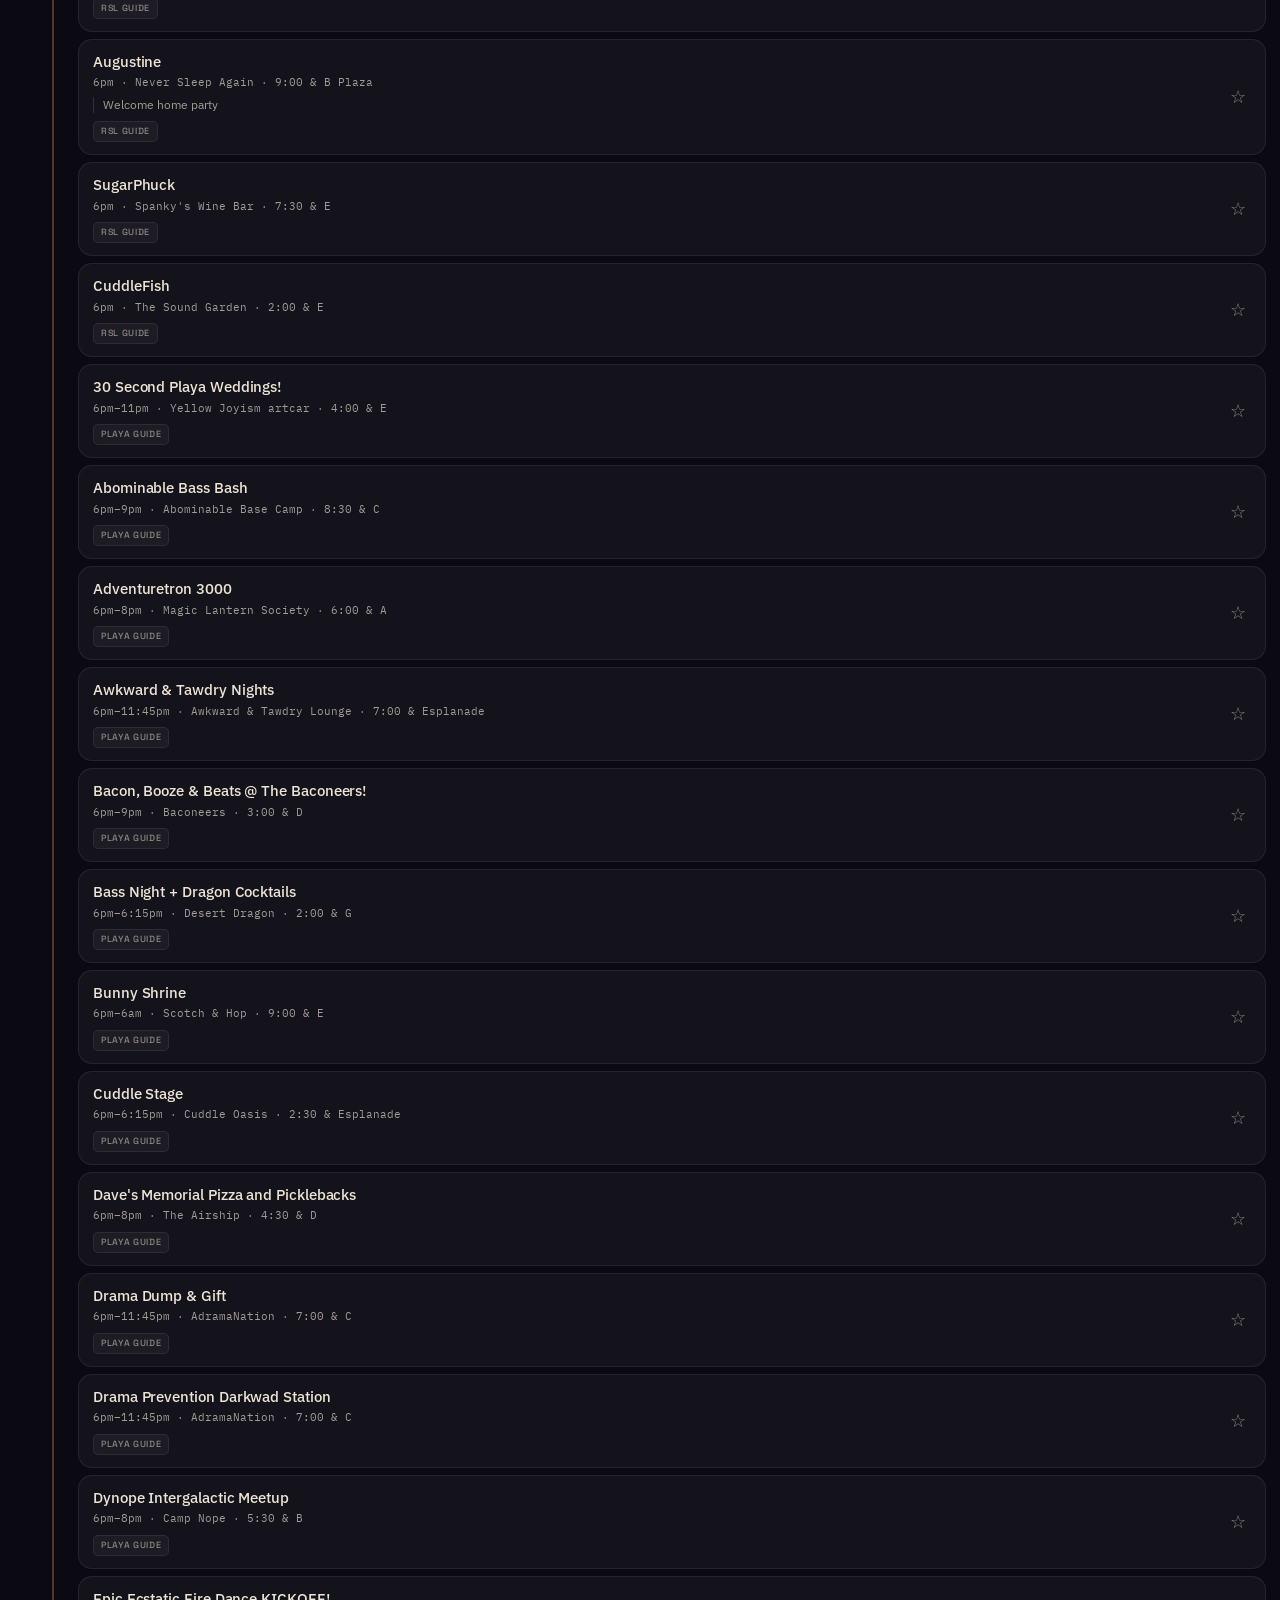
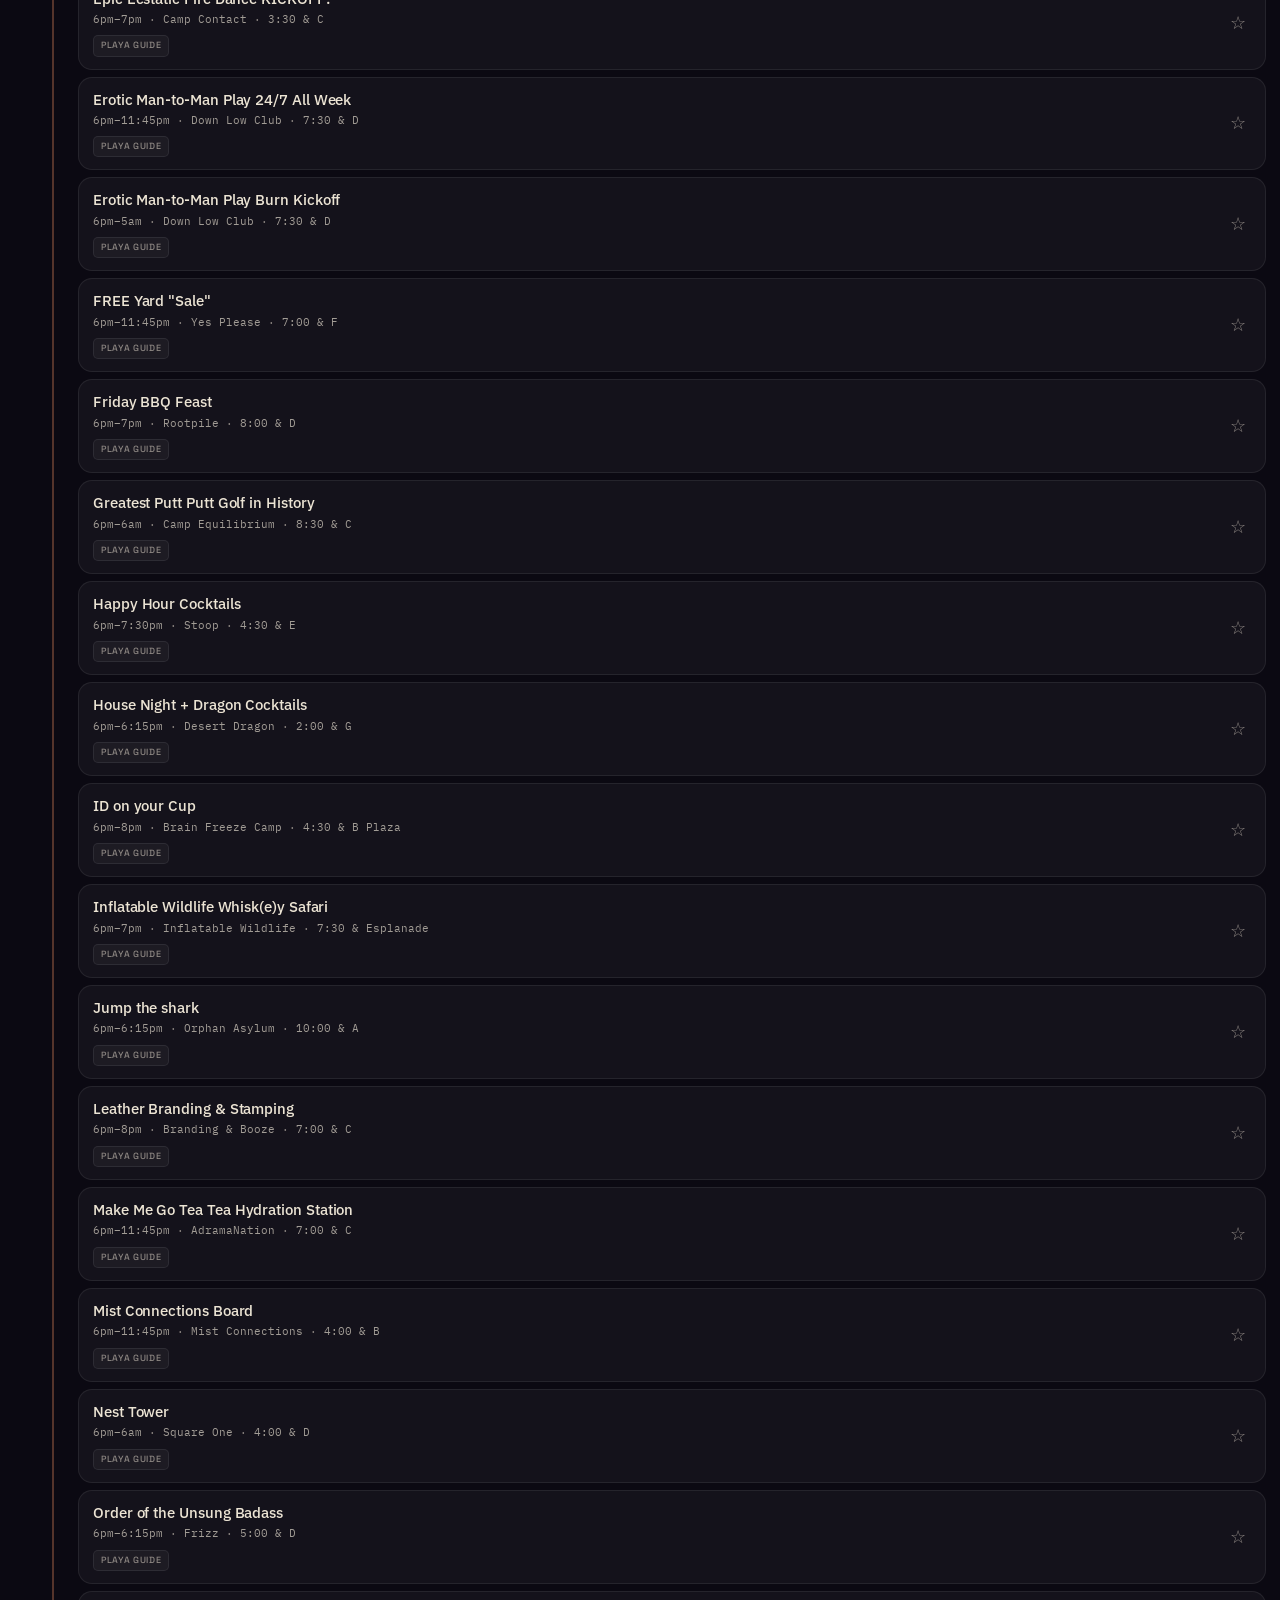
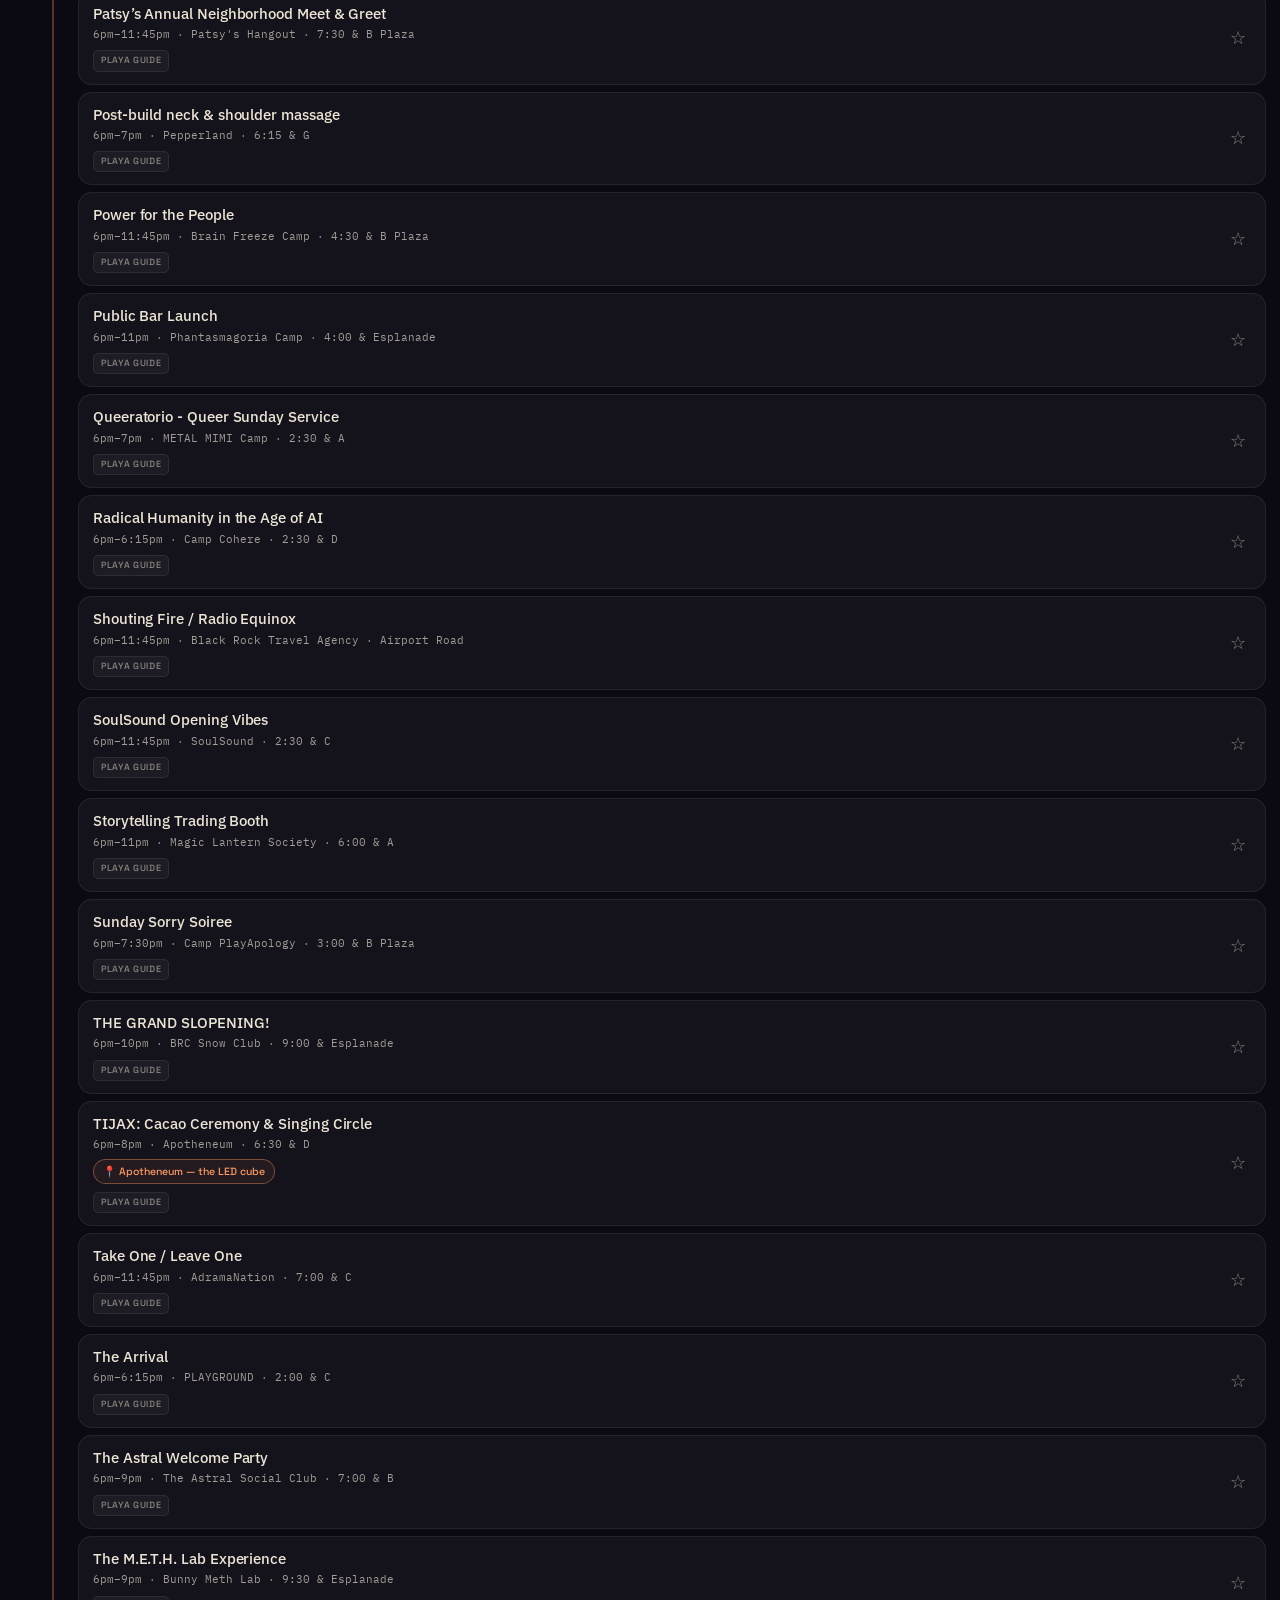
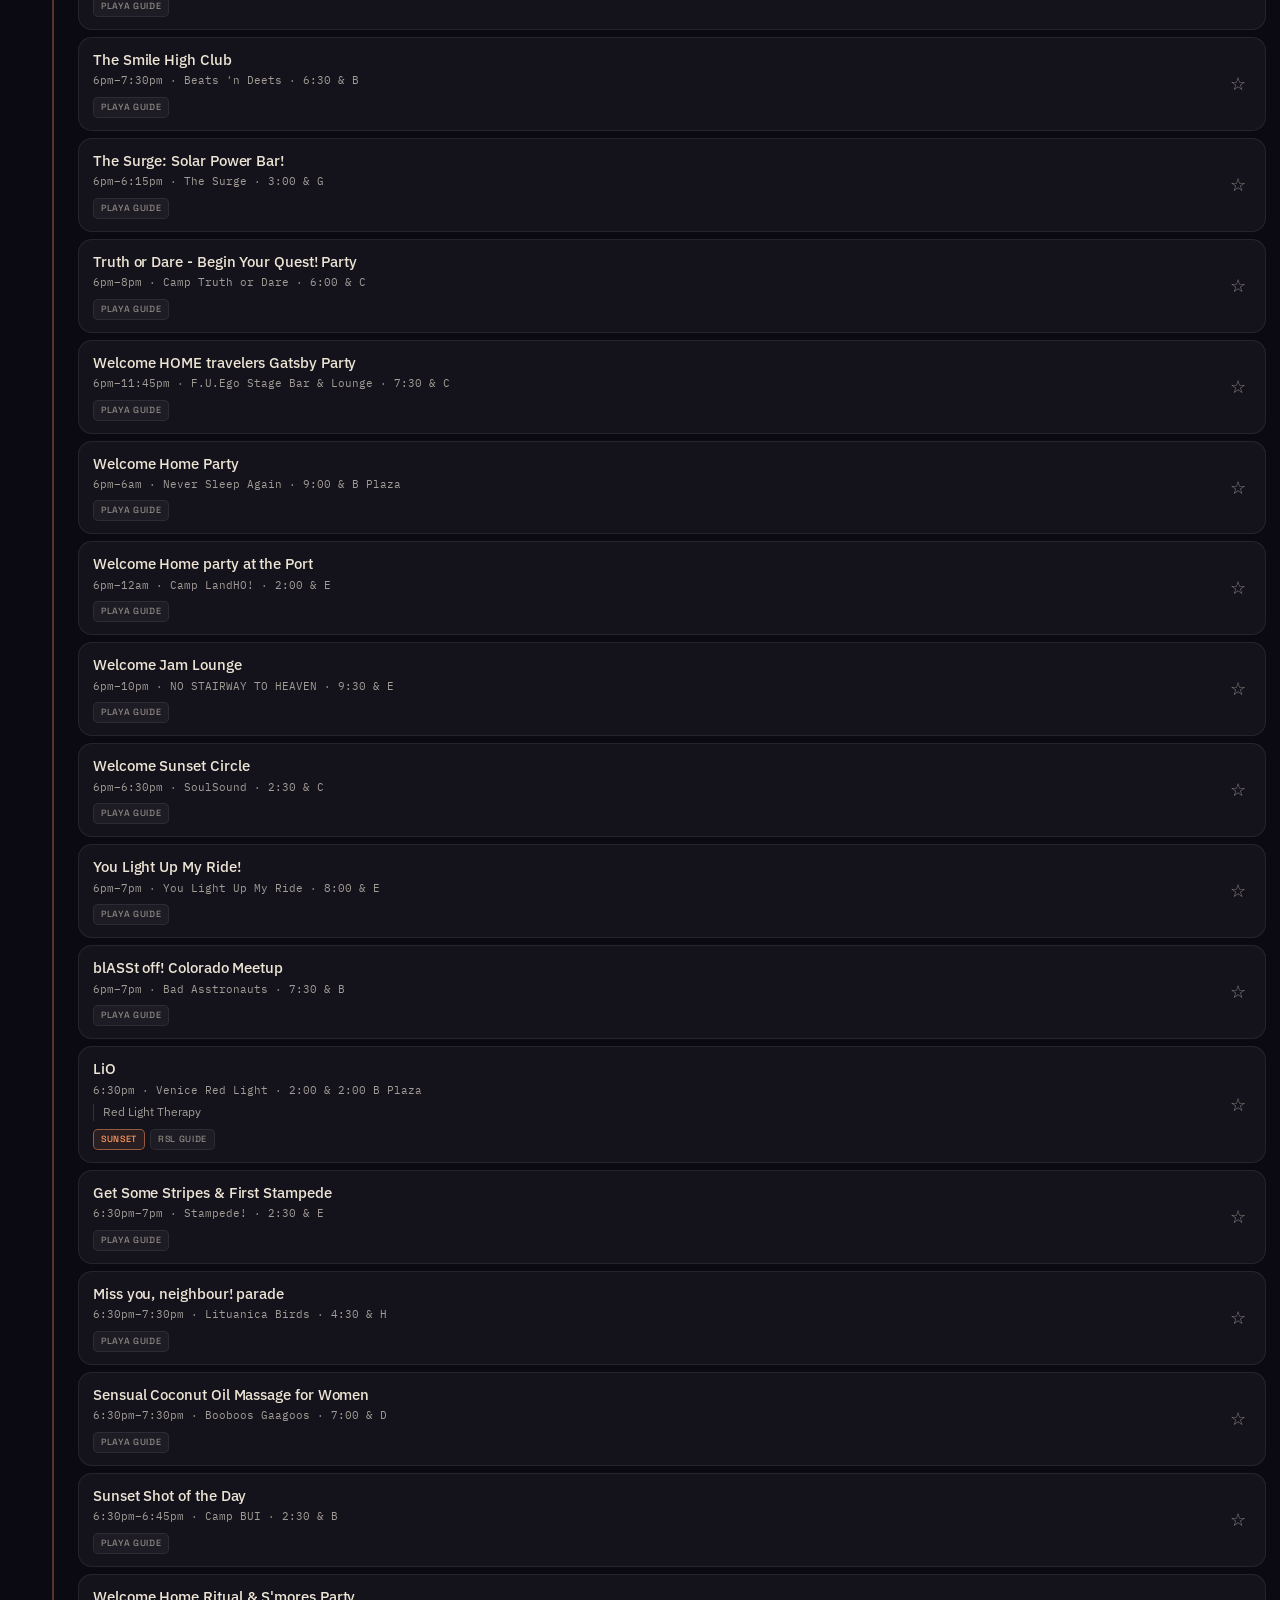
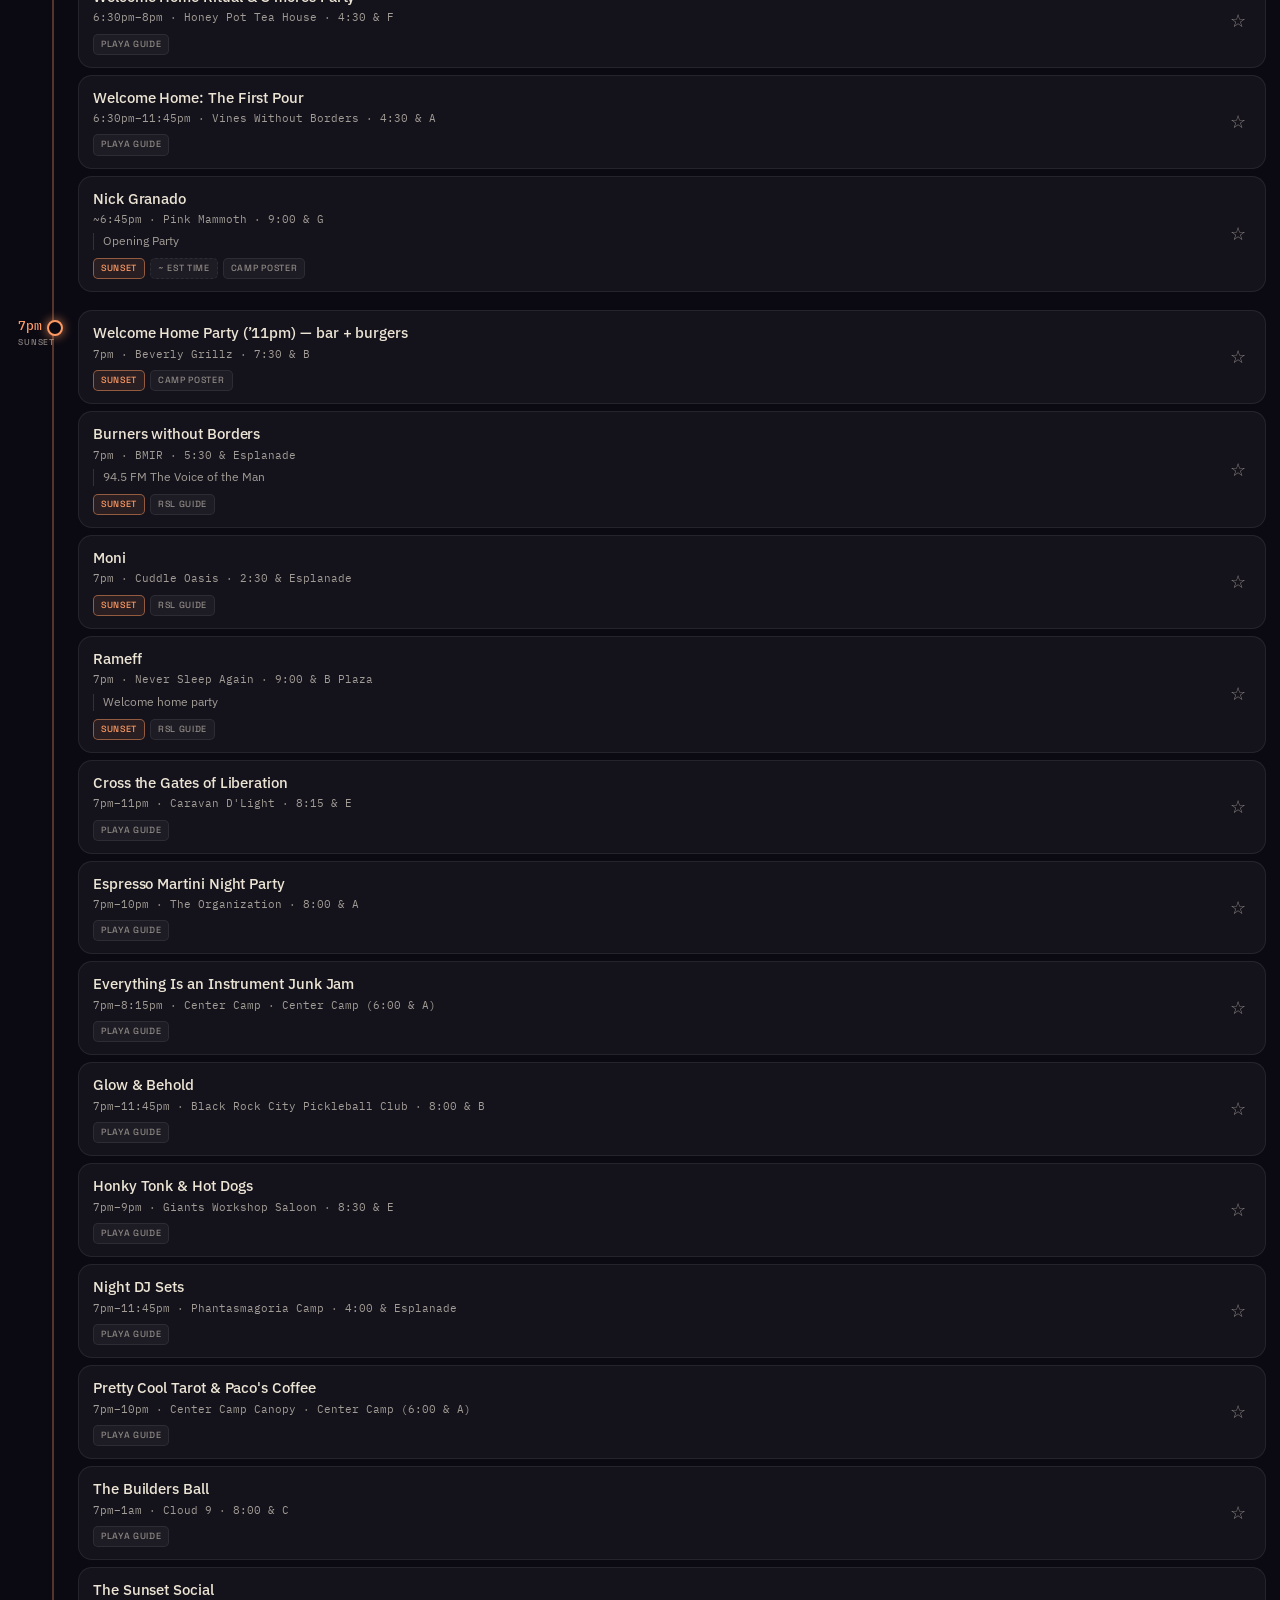
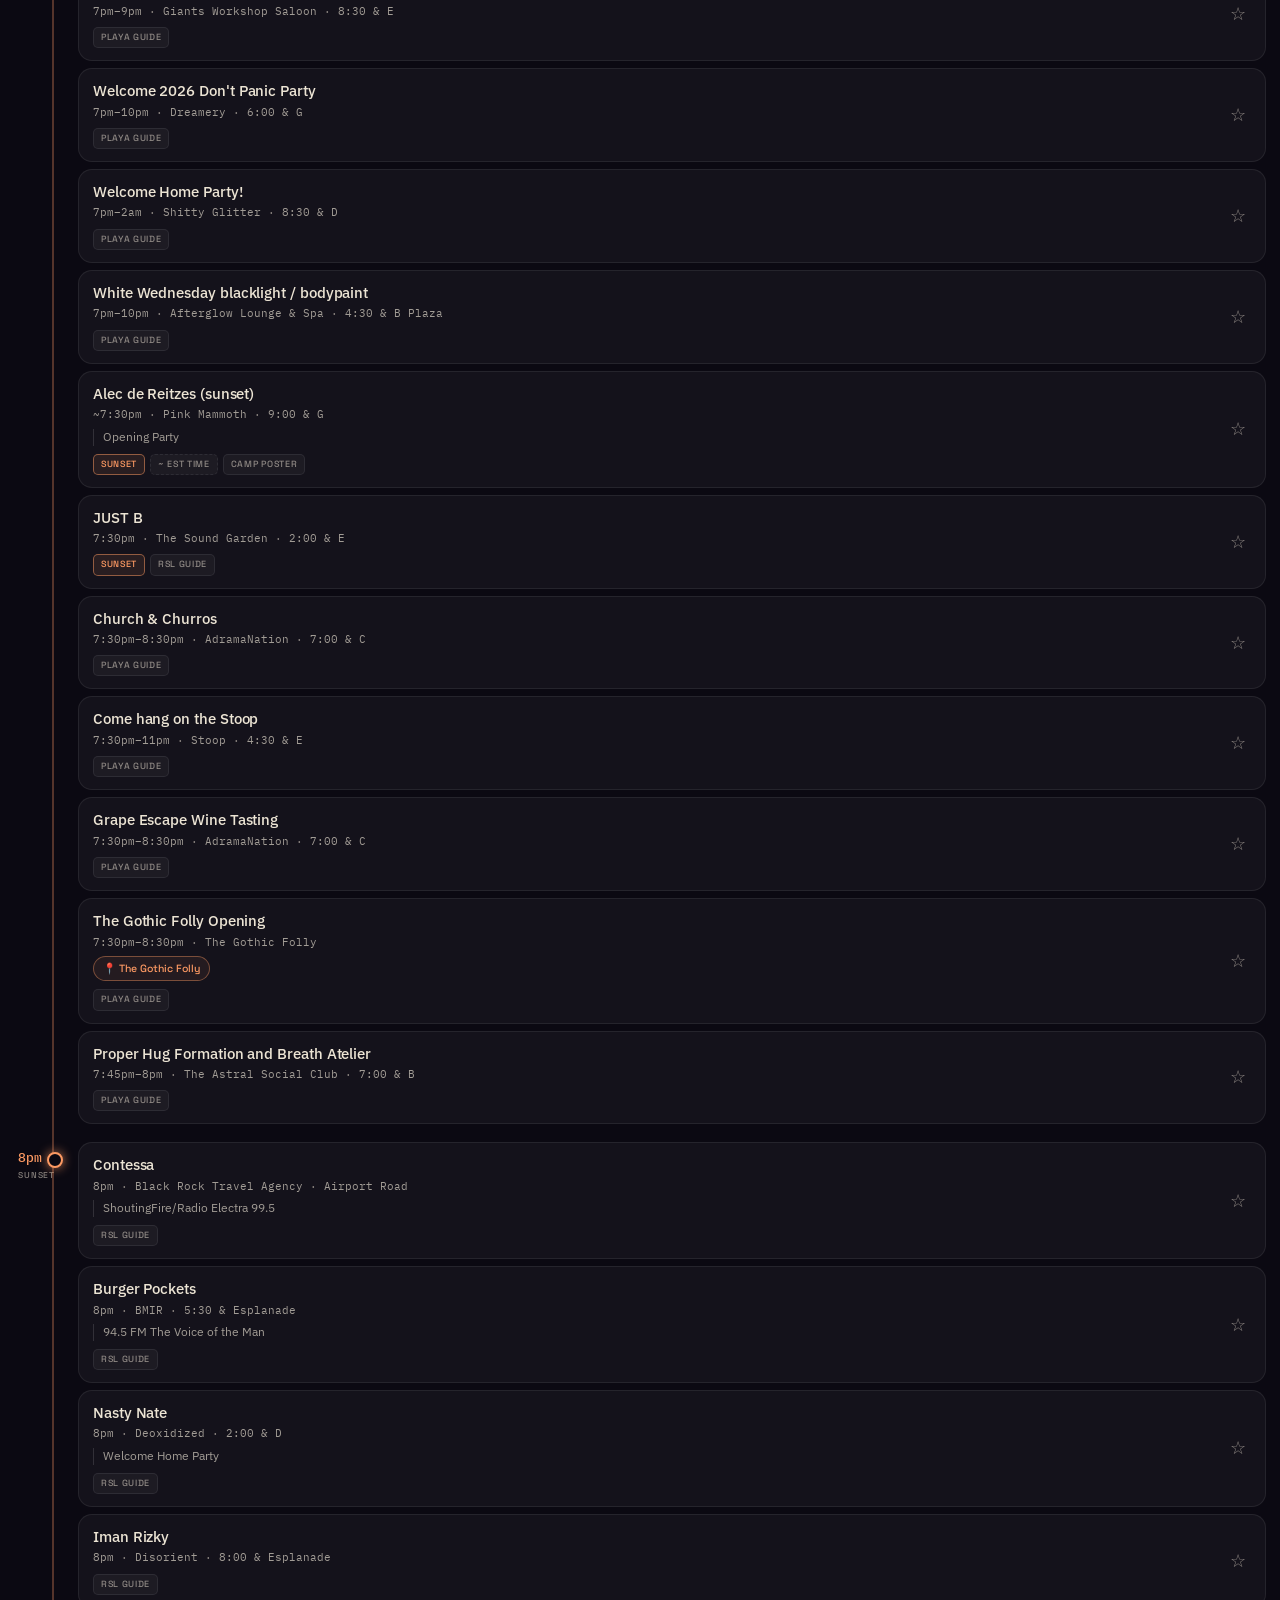
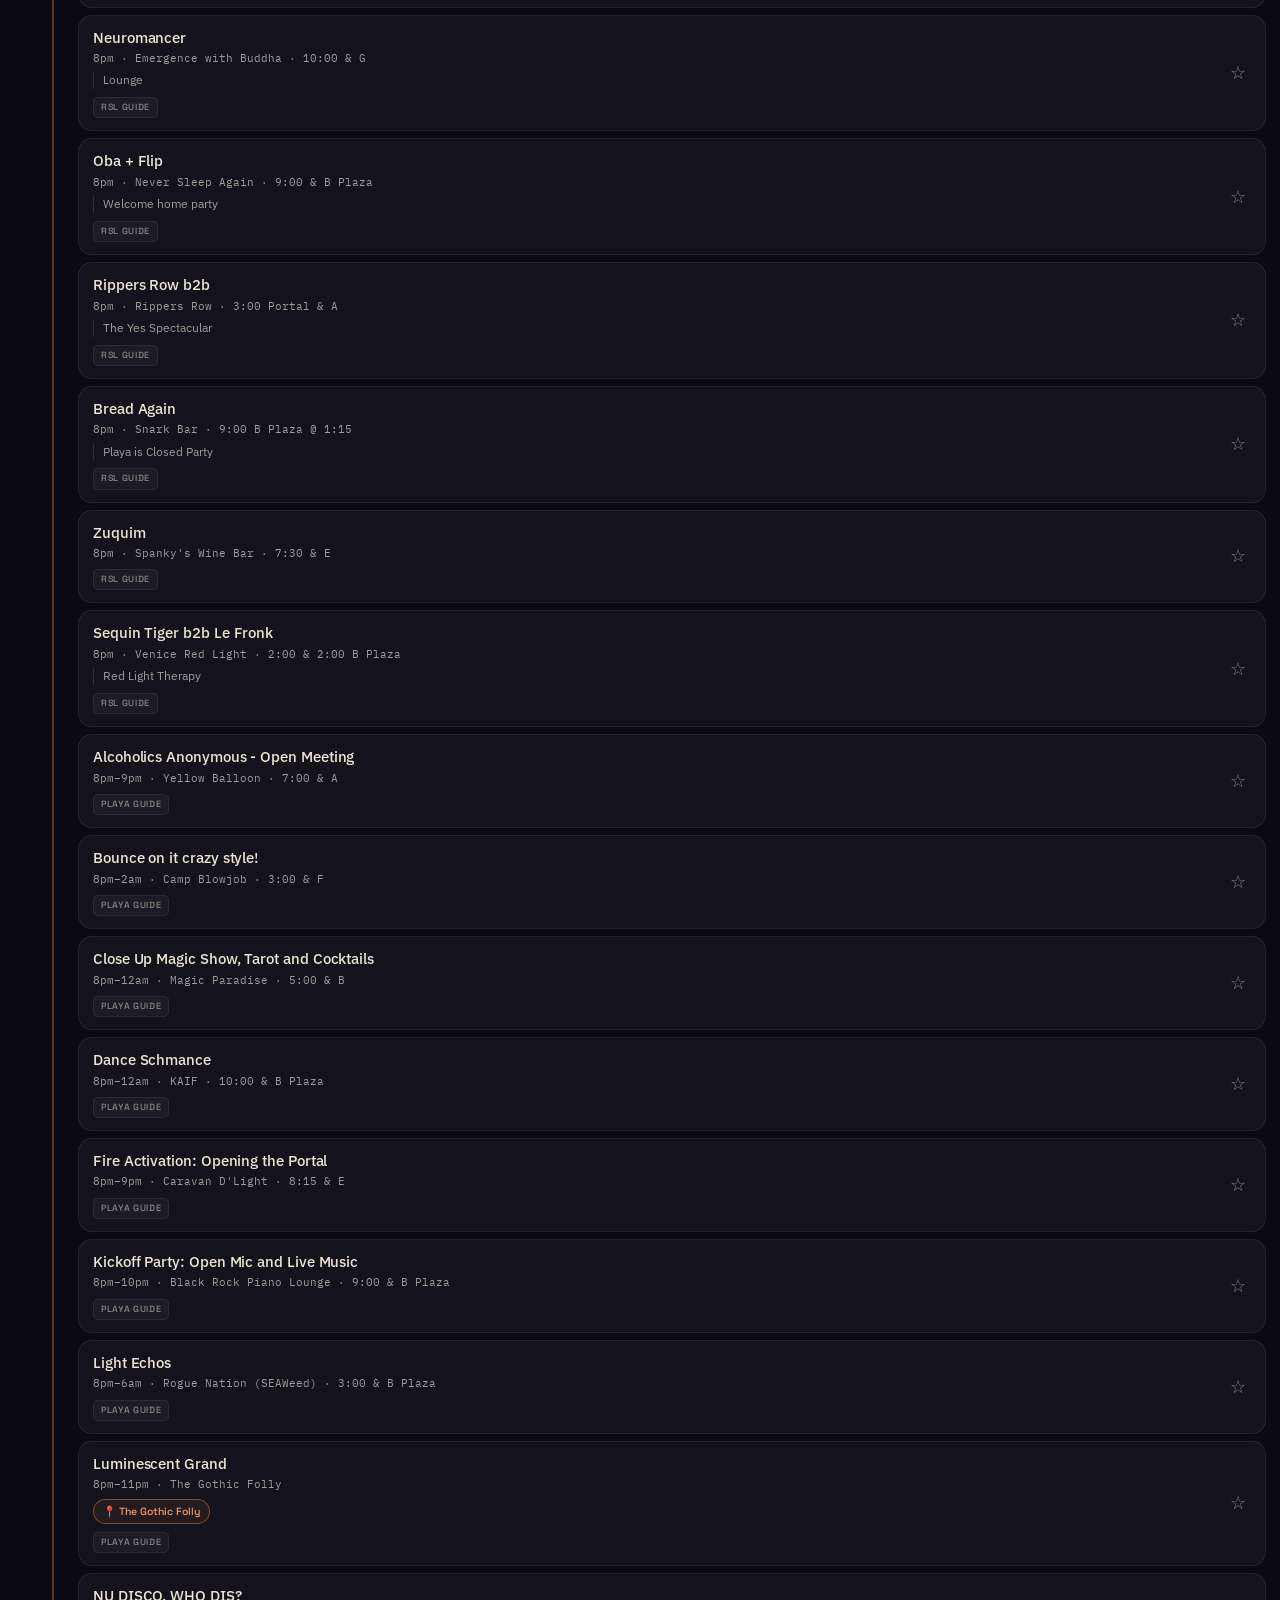
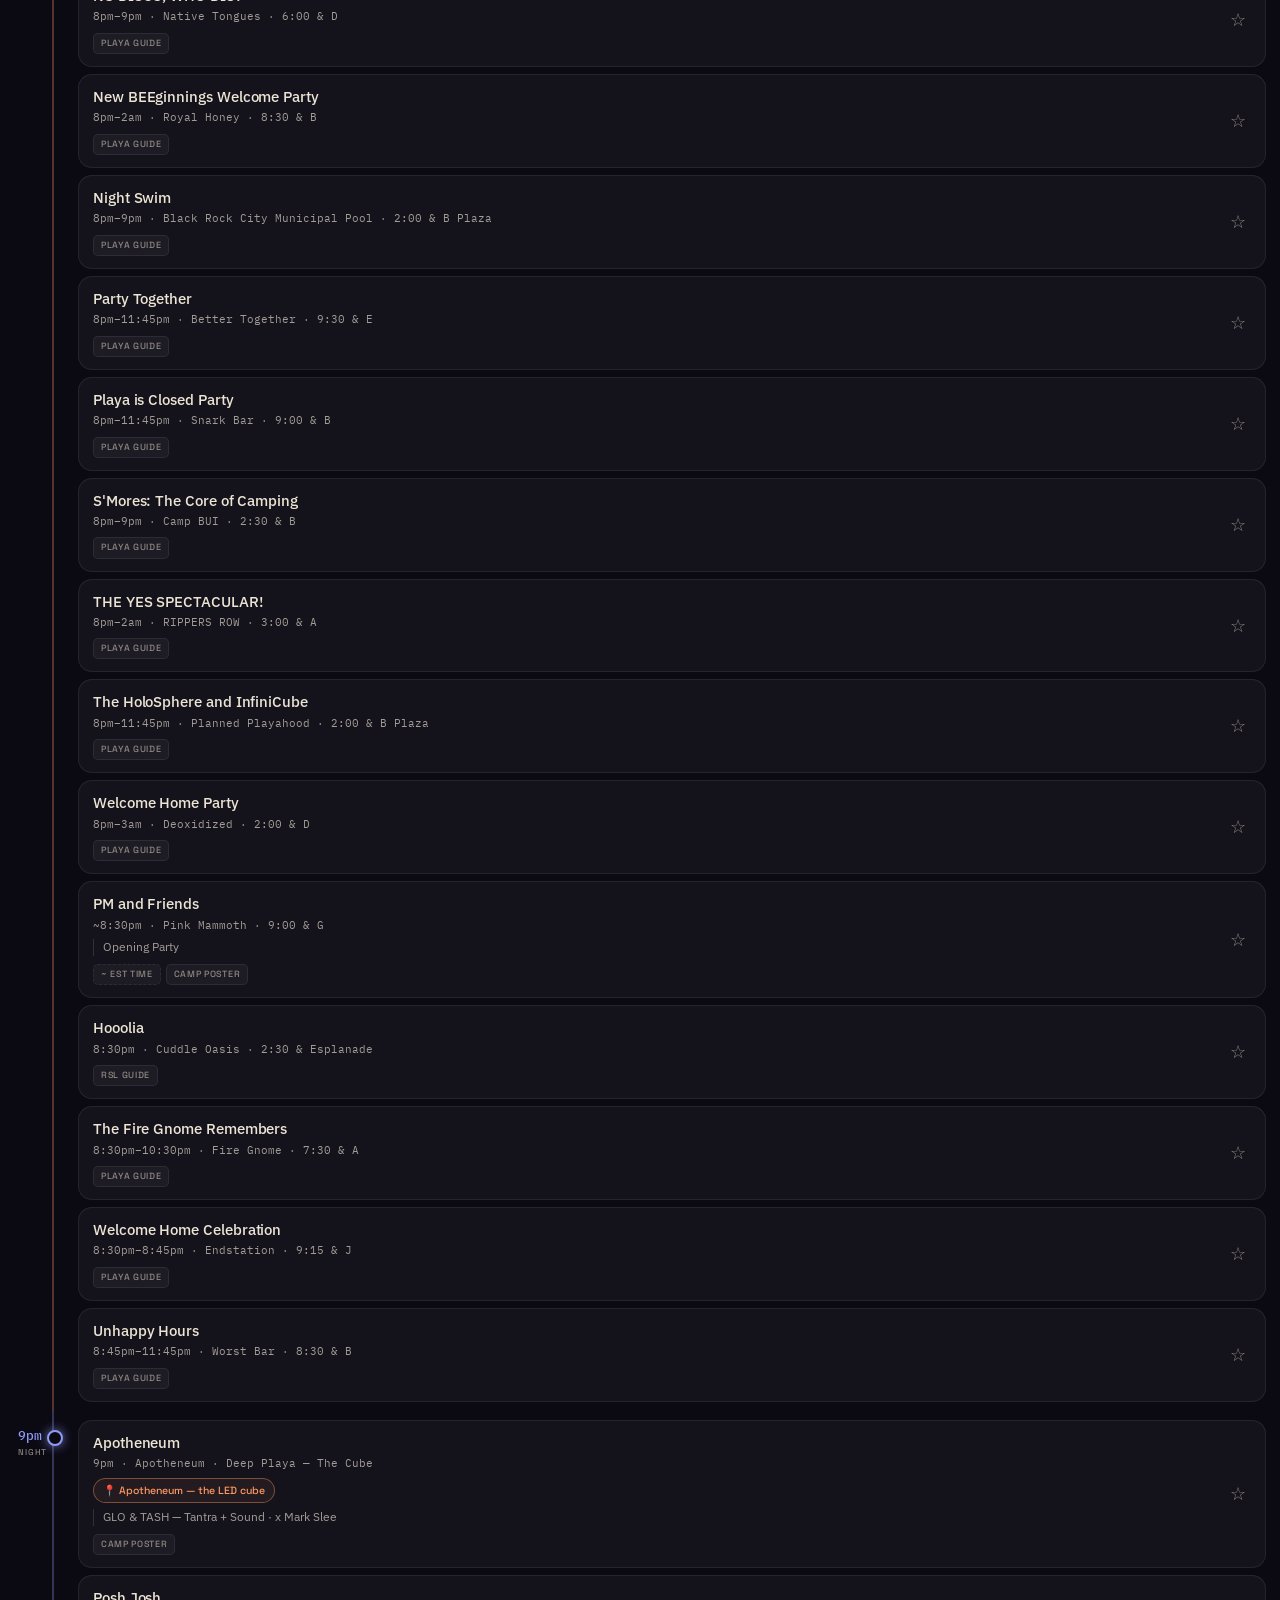
==== commit 5439fa59: "Camp locations from the official 2026 placed-camps map (GeoJSON): 4,800+ corrected, 1,251 gained Co-" ====
--- a/index.html
+++ b/index.html
@@ -16,7 +16,7 @@
 <link rel="stylesheet" href="app.css">
 </head>
 <body>
-<div class="built">Updated Aug 31, 2026 - 1:14 PM</div>
+<div class="built">Updated Aug 31, 2026 - 2:41 PM</div>
 
 <div class="rail" id="rail" role="tablist" aria-label="Nights"></div>
 <div class="tools" id="tools"></div>
